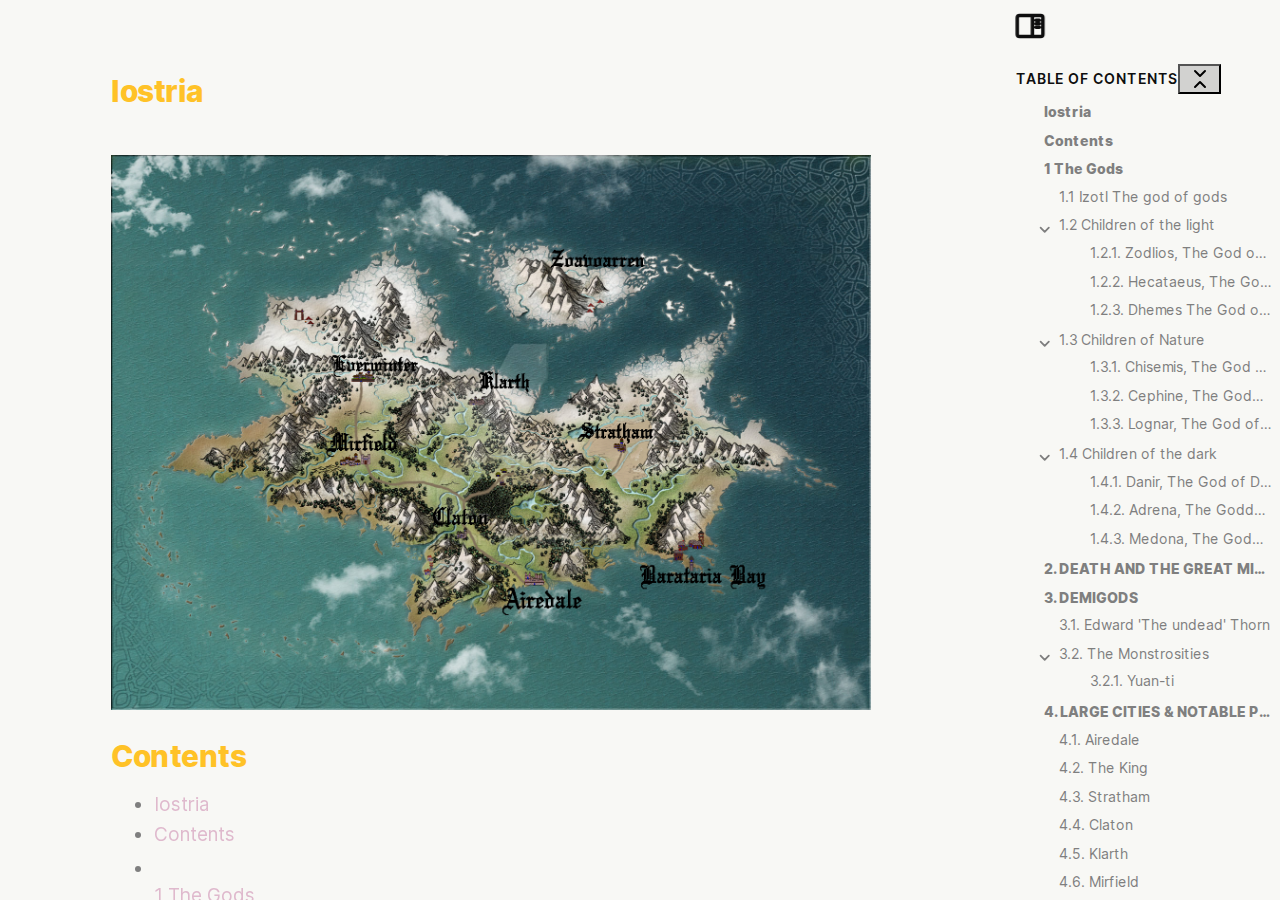
==== html/20-work-n-study/dnd/iostria/index.html @ e1e736df "asd" ====
<!DOCTYPE html> <html><head>
		<title>Iostria</title>
		<base href="..\..\../">
		<meta id="root-path" root-path="..\..\../">
		<meta name="viewport" content="width=device-width, initial-scale=1.0, user-scalable=yes, minimum-scale=1.0, maximum-scale=5.0">
		<meta charset="UTF-8">
		<meta name="description" content="Iostria - Iostria">
		<meta property="og:title" content="Iostria">
		<meta property="og:description" content="Iostria - Iostria">
		<meta property="og:type" content="website">
		<meta property="og:url" content="20-work-n-study/dnd/iostria/index.html">
		<meta property="og:image" content="20-work-n-study\dnd\iostria\dd_kartta_pohja.jpg">
		<meta property="og:site_name" content="Iostria">
		<meta name="author" content="Katacc"><script async="" id="webpage-script" src="lib/scripts/webpage.js" onload="this.onload=null;this.setAttribute(&quot;loaded&quot;, &quot;true&quot;)"></script><link rel="icon" href="lib/media/favicon.png"><style>body{--line-width:40em;--line-width-adaptive:40em;--file-line-width:40em;--sidebar-width:min(20em, 80vw);--collapse-arrow-size:11px;--tree-horizontal-spacing:0.6em;--tree-vertical-spacing:0.6em;--sidebar-margin:12px}.sidebar{height:100%;min-width:calc(var(--sidebar-width) + var(--divider-width-hover));max-width:calc(var(--sidebar-width) + var(--divider-width-hover));font-size:14px;z-index:10;position:relative;overflow:hidden;transition:min-width ease-in-out,max-width ease-in-out;transition-duration:.2s;contain:size}.sidebar-left{left:0}.sidebar-right{right:0}.sidebar.is-collapsed{min-width:0;max-width:0}body.floating-sidebars .sidebar{position:absolute}.sidebar-content{height:100%;min-width:calc(var(--sidebar-width) - var(--divider-width-hover));top:0;padding:var(--sidebar-margin);padding-top:4em;line-height:var(--line-height-tight);background-color:var(--background-secondary);transition:background-color,border-right,border-left,box-shadow;transition-duration:var(--color-fade-speed);transition-timing-function:ease-in-out;position:absolute;display:flex;flex-direction:column}.sidebar:not(.is-collapsed) .sidebar-content{min-width:calc(max(100%,var(--sidebar-width)) - 3px);max-width:calc(max(100%,var(--sidebar-width)) - 3px)}.sidebar-left .sidebar-content{left:0;border-top-right-radius:var(--radius-l);border-bottom-right-radius:var(--radius-l)}.sidebar-right .sidebar-content{right:0;border-top-left-radius:var(--radius-l);border-bottom-left-radius:var(--radius-l)}.sidebar:has(.sidebar-content:empty):has(.topbar-content:empty){display:none}.sidebar-topbar{height:2em;width:var(--sidebar-width);top:var(--sidebar-margin);padding-inline:var(--sidebar-margin);z-index:1;position:fixed;display:flex;align-items:center;transition:width ease-in-out;transition-duration:inherit}.sidebar.is-collapsed .sidebar-topbar{width:calc(2.3em + var(--sidebar-margin) * 2)}.sidebar .sidebar-topbar.is-collapsed{width:0}.sidebar-left .sidebar-topbar{left:0}.sidebar-right .sidebar-topbar{right:0}.topbar-content{overflow:hidden;overflow:clip;width:100%;height:100%;display:flex;align-items:center;transition:inherit}.sidebar.is-collapsed .topbar-content{width:0;transition:inherit}.clickable-icon.sidebar-collapse-icon{background-color:transparent;color:var(--icon-color-focused);padding:0!important;margin:0!important;height:100%!important;width:2.3em!important;margin-inline:0.14em!important;position:absolute}.sidebar-left .clickable-icon.sidebar-collapse-icon{transform:rotateY(180deg);right:var(--sidebar-margin)}.sidebar-right .clickable-icon.sidebar-collapse-icon{transform:rotateY(180deg);left:var(--sidebar-margin)}.clickable-icon.sidebar-collapse-icon svg.svg-icon{width:100%;height:100%}.sidebar-section-header{margin:0 0 1em 0;text-transform:uppercase;letter-spacing:.06em;font-weight:600}body{transition:background-color var(--color-fade-speed) ease-in-out}.webpage-container{display:flex;flex-direction:row;height:100%;width:100%;align-items:stretch;justify-content:center}.document-container{opacity:1;flex-basis:100%;max-width:100%;width:100%;height:100%;display:flex;flex-direction:column;align-items:center;transition:opacity .2s ease-in-out;contain:inline-size}.hide{opacity:0;transition:opacity .2s ease-in-out}.document-container>.markdown-preview-view{margin:var(--sidebar-margin);margin-bottom:0;width:100%;width:-webkit-fill-available;width:-moz-available;width:fill-available;background-color:var(--background-primary);transition:background-color var(--color-fade-speed) ease-in-out;border-top-right-radius:var(--window-radius,var(--radius-m));border-top-left-radius:var(--window-radius,var(--radius-m));overflow-x:hidden!important;overflow-y:auto!important;display:flex!important;flex-direction:column!important;align-items:center!important;contain:inline-size}.document-container>.markdown-preview-view>.markdown-preview-sizer{padding-bottom:80vh!important;width:100%!important;max-width:var(--line-width)!important;flex-basis:var(--line-width)!important;transition:background-color var(--color-fade-speed) ease-in-out;contain:inline-size}.markdown-rendered img:not([width]),.view-content img:not([width]){max-width:100%;outline:0}.document-container>.view-content.embed{display:flex;padding:1em;height:100%;width:100%;align-items:center;justify-content:center}.document-container>.view-content.embed>*{max-width:100%;max-height:100%;object-fit:contain}:has(> :is(.math,table)){overflow-x:auto!important}.document-container>.view-content{overflow-x:auto;contain:content;padding:0;margin:0;height:100%}.scroll-highlight{position:absolute;width:100%;height:100%;pointer-events:none;z-index:1000;background-color:hsla(var(--color-accent-hsl),.25);opacity:0;padding:1em;inset:50%;translate:-50% -50%;border-radius:var(--radius-s)}</style><script defer="">async function loadIncludes(){if("file:"!=location.protocol){let e=document.querySelectorAll("include");for(let t=0;t<e.length;t++){let o=e[t],l=o.getAttribute("src");try{const e=await fetch(l);if(!e.ok){console.log("Could not include file: "+l),o?.remove();continue}let t=await e.text(),n=document.createRange().createContextualFragment(t),i=Array.from(n.children);for(let e of i)e.classList.add("hide"),e.style.transition="opacity 0.5s ease-in-out",setTimeout((()=>{e.classList.remove("hide")}),10);o.before(n),o.remove(),console.log("Included file: "+l)}catch(e){o?.remove(),console.log("Could not include file: "+l,e);continue}}}else{if(document.querySelectorAll("include").length>0){var e=document.createElement("div");e.id="error",e.textContent="Web server exports must be hosted on an http / web server to be viewed correctly.",e.style.position="fixed",e.style.top="50%",e.style.left="50%",e.style.transform="translate(-50%, -50%)",e.style.fontSize="1.5em",e.style.fontWeight="bold",e.style.textAlign="center",document.body.appendChild(e),document.querySelector(".document-container")?.classList.remove("hide")}}}document.addEventListener("DOMContentLoaded",(()=>{loadIncludes()}));let isFileProtocol="file:"==location.protocol;function waitLoadScripts(e,t){let o=e.map((e=>document.getElementById(e+"-script"))),l=0;!function e(){let n=o[l];l++,n&&"true"!=n.getAttribute("loaded")||l<o.length&&e(),l<o.length?n.addEventListener("load",e):t()}()}</script><link rel="stylesheet" href="lib/styles/obsidian.css"><link rel="stylesheet" href="lib/styles/theme.css"><link rel="preload" href="lib/styles/global-variable-styles.css" as="style" onload="this.onload=null;this.rel='stylesheet'"><noscript><link rel="stylesheet" href="lib/styles/global-variable-styles.css"></noscript><link rel="preload" href="lib/styles/supported-plugins.css" as="style" onload="this.onload=null;this.rel='stylesheet'"><noscript><link rel="stylesheet" href="lib/styles/supported-plugins.css"></noscript><link rel="preload" href="lib/styles/main-styles.css" as="style" onload="this.onload=null;this.rel='stylesheet'"><noscript><link rel="stylesheet" href="lib/styles/main-styles.css"></noscript><link rel="preload" href="lib/styles/snippets.css" as="style" onload="this.onload=null;this.rel='stylesheet'"><noscript><link rel="stylesheet" href="lib/styles/snippets.css"></noscript></head><body class="publish css-settings-manager theme-dark show-inline-title show-ribbon color-scheme-options-honey-milk-topaz background-settings-workplace-theme-light-leaf background-settings-workplace-theme-dark-in-the-sky background-image-settings-markdown-page-random-default notebook-liked-markdown-page-grid-notebook-1 panel-page-bg-theme-dark-sea layout-style-options-default font-family-change-to-default bt-default-unordered-list default-ol-list-marker list-vertical-line-one bt-connected-indent-hover unmuted-collapsed-folder remove-file-icons folder-icons remove-arrow bt-toggle-colorful-folder folder-colorful-six table-width-100 tag-default style-options-for-admonition-plugin rainbow-checklist style-options-for-buttons-plugin dataview-list-style-pacman quiet-outline-optimize code-theme-bt-default whole-code-wrap"><script defer="">let theme=localStorage.getItem("theme")||(window.matchMedia("(prefers-color-scheme: dark)").matches?"dark":"light");"dark"==theme?(document.body.classList.add("theme-dark"),document.body.classList.remove("theme-light")):(document.body.classList.add("theme-light"),document.body.classList.remove("theme-dark")),window.innerWidth<480?document.body.classList.add("is-phone"):window.innerWidth<768?document.body.classList.add("is-tablet"):window.innerWidth<1024?document.body.classList.add("is-small-screen"):document.body.classList.add("is-large-screen")</script><div class="webpage-container workspace"><div class="sidebar-left sidebar"><div class="sidebar-handle"></div><div class="sidebar-topbar"><div class="topbar-content"></div><div class="clickable-icon sidebar-collapse-icon"><svg xmlns="http://www.w3.org/2000/svg" width="100%" height="100%" viewBox="0 0 24 24" fill="none" stroke="currentColor" stroke-width="3" stroke-linecap="round" stroke-linejoin="round" class="svg-icon"><path d="M21 3H3C1.89543 3 1 3.89543 1 5V19C1 20.1046 1.89543 21 3 21H21C22.1046 21 23 20.1046 23 19V5C23 3.89543 22.1046 3 21 3Z"></path><path d="M10 4V20"></path><path d="M4 7H7"></path><path d="M4 10H7"></path><path d="M4 13H7"></path></svg></div></div><div class="sidebar-content"></div><script defer="">let ls = document.querySelector(".sidebar-left"); ls.classList.add("is-collapsed"); if (window.innerWidth > 768) ls.classList.remove("is-collapsed"); ls.style.setProperty("--sidebar-width", localStorage.getItem("sidebar-left-width"));</script></div><div class="document-container markdown-reading-view hide"><div class="markdown-preview-view markdown-rendered allow-fold-headings allow-fold-lists is-readable-line-width"><style id="MJX-CHTML-styles"></style><div class="markdown-preview-sizer markdown-preview-section"><h1 class="page-title heading inline-title el-p" id="Iostria" data-tag-name="p"><p dir="auto">Iostria</p></h1><div data-heading="Iostria" data-tag-name="h1" class="el-h1 heading-wrapper"><div class="heading-children"><div data-is-embed="true" data-embed-type="image" class="el-embed-image el-p" data-tag-name="p"><span style="display: block; margin-block-start: var(--p-spacing); margin-block-end: var(--p-spacing);"><div alt="kartta" src="20-work-n-study/dnd/iostria/dd_kartta_pohja.jpg" class="internal-embed media-embed image-embed is-loaded"><img alt="kartta" src="20-work-n-study/dnd/iostria/dd_kartta_pohja.jpg"></div></span></div></div></div><div data-heading="Contents" data-tag-name="h1" class="el-h1 heading-wrapper"><h1 data-heading="Contents" dir="auto" class="heading" id="Contents">Contents</h1><div class="heading-children"><div data-tag-name="p" class="el-p"><p dir="auto" style="display: none;">[TOC]</p><div class="dynamic-toc el-ul" data-tag-name="ul"><ul>
<li dir="auto"><a data-href="#Iostria" href="#Iostria" class="internal-link" target="_self" rel="noopener">Iostria</a></li>
<li dir="auto"><a data-href="#Contents" href="#Contents" class="internal-link" target="_self" rel="noopener">Contents</a></li>
<li dir="auto"><div class="list-collapse-indicator collapse-indicator collapse-icon"><svg xmlns="http://www.w3.org/2000/svg" width="24" height="24" viewBox="0 0 24 24" fill="none" stroke="currentColor" stroke-width="2" stroke-linecap="round" stroke-linejoin="round" class="svg-icon right-triangle"><path d="M3 8L12 17L21 8"></path></svg></div><a data-href="#1 The Gods" href="#1_The_Gods" class="internal-link" target="_self" rel="noopener">1 The Gods</a>
<ul>
<li dir="auto"><a data-href="#1.1 Izotl The god of gods" href="#1.1_Izotl_The_god_of_gods" class="internal-link" target="_self" rel="noopener">1.1 Izotl The god of gods</a></li>
<li dir="auto"><div class="list-collapse-indicator collapse-indicator collapse-icon"><svg xmlns="http://www.w3.org/2000/svg" width="24" height="24" viewBox="0 0 24 24" fill="none" stroke="currentColor" stroke-width="2" stroke-linecap="round" stroke-linejoin="round" class="svg-icon right-triangle"><path d="M3 8L12 17L21 8"></path></svg></div><a data-href="#1.2 Children of the light" href="#1.2_Children_of_the_light" class="internal-link" target="_self" rel="noopener">1.2 Children of the light</a>
<ul>
<li dir="auto"><a data-href="#1.2.1. Zodlios, The God of Justice" href="#1.2.1._Zodlios,_The_God_of_Justice" class="internal-link" target="_self" rel="noopener">1.2.1. Zodlios, The God of Justice</a></li>
<li dir="auto"><a data-href="#1.2.2. Hecataeus, The God of wisdom" href="#1.2.2._Hecataeus,_The_God_of_wisdom" class="internal-link" target="_self" rel="noopener">1.2.2. Hecataeus, The God of wisdom</a></li>
<li dir="auto"><a data-href="#1.2.3. Dhemes The God of madness" href="#1.2.3._Dhemes_The_God_of_madness" class="internal-link" target="_self" rel="noopener">1.2.3. Dhemes The God of madness</a></li>
</ul>
</li>
<li dir="auto"><div class="list-collapse-indicator collapse-indicator collapse-icon"><svg xmlns="http://www.w3.org/2000/svg" width="24" height="24" viewBox="0 0 24 24" fill="none" stroke="currentColor" stroke-width="2" stroke-linecap="round" stroke-linejoin="round" class="svg-icon right-triangle"><path d="M3 8L12 17L21 8"></path></svg></div><a data-href="#1.3 Children of Nature" href="#1.3_Children_of_Nature" class="internal-link" target="_self" rel="noopener">1.3 Children of Nature</a>
<ul>
<li dir="auto"><a data-href="#1.3.1. Chisemis, The God of the earth (rocks, ground etc)" href="#1.3.1._Chisemis,_The_God_of_the_earth_(rocks,_ground_etc)" class="internal-link" target="_self" rel="noopener">1.3.1. Chisemis, The God of the earth (rocks, ground etc)</a></li>
<li dir="auto"><a data-href="#1.3.2. Cephine, The Goddess of the Wilderness (forests, swamps etc)" href="#1.3.2._Cephine,_The_Goddess_of_the_Wilderness_(forests,_swamps_etc)" class="internal-link" target="_self" rel="noopener">1.3.2. Cephine, The Goddess of the Wilderness (forests, swamps etc)</a></li>
<li dir="auto"><a data-href="#1.3.3. Lognar, The God of water and the seas" href="#1.3.3._Lognar,_The_God_of_water_and_the_seas" class="internal-link" target="_self" rel="noopener">1.3.3. Lognar, The God of water and the seas</a></li>
</ul>
</li>
<li dir="auto"><div class="list-collapse-indicator collapse-indicator collapse-icon"><svg xmlns="http://www.w3.org/2000/svg" width="24" height="24" viewBox="0 0 24 24" fill="none" stroke="currentColor" stroke-width="2" stroke-linecap="round" stroke-linejoin="round" class="svg-icon right-triangle"><path d="M3 8L12 17L21 8"></path></svg></div><a data-href="#1.4 Children of the dark" href="#1.4_Children_of_the_dark" class="internal-link" target="_self" rel="noopener">1.4 Children of the dark</a>
<ul>
<li dir="auto"><a data-href="#1.4.1. Danir, The God of Desire" href="#1.4.1._Danir,_The_God_of_Desire" class="internal-link" target="_self" rel="noopener">1.4.1. Danir, The God of Desire</a></li>
<li dir="auto"><a data-href="#1.4.2. Adrena, The Goddess of Kindness" href="#1.4.2._Adrena,_The_Goddess_of_Kindness" class="internal-link" target="_self" rel="noopener">1.4.2. Adrena, The Goddess of Kindness</a></li>
<li dir="auto"><a data-href="#1.4.3. Medona, The Goddess of Joy" href="#1.4.3._Medona,_The_Goddess_of_Joy" class="internal-link" target="_self" rel="noopener">1.4.3. Medona, The Goddess of Joy</a></li>
</ul>
</li>
</ul>
</li>
<li dir="auto"><a data-href="#2. DEATH AND THE GREAT MIST" href="#2._DEATH_AND_THE_GREAT_MIST" class="internal-link" target="_self" rel="noopener">2. DEATH AND THE GREAT MIST</a></li>
<li dir="auto"><div class="list-collapse-indicator collapse-indicator collapse-icon"><svg xmlns="http://www.w3.org/2000/svg" width="24" height="24" viewBox="0 0 24 24" fill="none" stroke="currentColor" stroke-width="2" stroke-linecap="round" stroke-linejoin="round" class="svg-icon right-triangle"><path d="M3 8L12 17L21 8"></path></svg></div><a data-href="#3. DEMIGODS" href="#3._DEMIGODS" class="internal-link" target="_self" rel="noopener">3. DEMIGODS</a>
<ul>
<li dir="auto"><a data-href="#3.1. Edward 'The undead' Thorn" href="#3.1._Edward_'The_undead'_Thorn" class="internal-link" target="_self" rel="noopener">3.1. Edward 'The undead' Thorn</a></li>
<li dir="auto"><div class="list-collapse-indicator collapse-indicator collapse-icon"><svg xmlns="http://www.w3.org/2000/svg" width="24" height="24" viewBox="0 0 24 24" fill="none" stroke="currentColor" stroke-width="2" stroke-linecap="round" stroke-linejoin="round" class="svg-icon right-triangle"><path d="M3 8L12 17L21 8"></path></svg></div><a data-href="#3.2. The Monstrosities" href="#3.2._The_Monstrosities" class="internal-link" target="_self" rel="noopener">3.2. The Monstrosities</a>
<ul>
<li dir="auto"><a data-href="#3.2.1. Yuan-ti" href="#3.2.1._Yuan-ti" class="internal-link" target="_self" rel="noopener">3.2.1. Yuan-ti</a></li>
</ul>
</li>
</ul>
</li>
<li dir="auto"><div class="list-collapse-indicator collapse-indicator collapse-icon"><svg xmlns="http://www.w3.org/2000/svg" width="24" height="24" viewBox="0 0 24 24" fill="none" stroke="currentColor" stroke-width="2" stroke-linecap="round" stroke-linejoin="round" class="svg-icon right-triangle"><path d="M3 8L12 17L21 8"></path></svg></div><a data-href="#4. LARGE CITIES &amp; NOTABLE PLACES" href="#4._LARGE_CITIES_&amp;_NOTABLE_PLACES" class="internal-link" target="_self" rel="noopener">4. LARGE CITIES &amp; NOTABLE PLACES</a>
<ul>
<li dir="auto"><a data-href="#4.1. Airedale" href="#4.1._Airedale" class="internal-link" target="_self" rel="noopener">4.1. Airedale</a></li>
<li dir="auto"><a data-href="#4.2. The King" href="#4.2._The_King" class="internal-link" target="_self" rel="noopener">4.2. The King</a></li>
<li dir="auto"><a data-href="#4.3. Stratham" href="#4.3._Stratham" class="internal-link" target="_self" rel="noopener">4.3. Stratham</a></li>
<li dir="auto"><a data-href="#4.4. Claton" href="#4.4._Claton" class="internal-link" target="_self" rel="noopener">4.4. Claton</a></li>
<li dir="auto"><a data-href="#4.5. Klarth" href="#4.5._Klarth" class="internal-link" target="_self" rel="noopener">4.5. Klarth</a></li>
<li dir="auto"><a data-href="#4.6. Mirfield" href="#4.6._Mirfield" class="internal-link" target="_self" rel="noopener">4.6. Mirfield</a></li>
<li dir="auto"><a data-href="#4.7. Everwinter" href="#4.7._Everwinter" class="internal-link" target="_self" rel="noopener">4.7. Everwinter</a></li>
<li dir="auto"><a data-href="#4.8. Zoavoarren" href="#4.8._Zoavoarren" class="internal-link" target="_self" rel="noopener">4.8. Zoavoarren</a></li>
<li dir="auto"><a data-href="#4.9. The traveler’s path" href="#4.9._The_traveler’s_path" class="internal-link" target="_self" rel="noopener">4.9. The traveler’s path</a></li>
<li dir="auto"><a data-href="#4.10. The phantasmal forest" href="#4.10._The_phantasmal_forest" class="internal-link" target="_self" rel="noopener">4.10. The phantasmal forest</a></li>
<li dir="auto"><a data-href="#4.11. The simmering swamp" href="#4.11._The_simmering_swamp" class="internal-link" target="_self" rel="noopener">4.11. The simmering swamp</a></li>
<li dir="auto"><a data-href="#4.12. The lost desert" href="#4.12._The_lost_desert" class="internal-link" target="_self" rel="noopener">4.12. The lost desert</a></li>
<li dir="auto"><a data-href="#4.13. The tribal valley" href="#4.13._The_tribal_valley" class="internal-link" target="_self" rel="noopener">4.13. The tribal valley</a></li>
<li dir="auto"><a data-href="#4.14. The fishermans bay" href="#4.14._The_fishermans_bay" class="internal-link" target="_self" rel="noopener">4.14. The fishermans bay</a></li>
<li dir="auto"><a data-href="#4.15. Barataria Bay" href="#4.15._Barataria_Bay" class="internal-link" target="_self" rel="noopener">4.15. Barataria Bay</a></li>
</ul>
</li>
<li dir="auto"><div class="list-collapse-indicator collapse-indicator collapse-icon"><svg xmlns="http://www.w3.org/2000/svg" width="24" height="24" viewBox="0 0 24 24" fill="none" stroke="currentColor" stroke-width="2" stroke-linecap="round" stroke-linejoin="round" class="svg-icon right-triangle"><path d="M3 8L12 17L21 8"></path></svg></div><a data-href="#5. Races" href="#5._Races" class="internal-link" target="_self" rel="noopener">5. Races</a>
<ul>
<li dir="auto"><a data-href="#5.1. Human" href="#5.1._Human" class="internal-link" target="_self" rel="noopener">5.1. Human</a></li>
<li dir="auto"><a data-href="#5.2. Hollow one" href="#5.2._Hollow_one" class="internal-link" target="_self" rel="noopener">5.2. Hollow one</a></li>
<li dir="auto"><div class="list-collapse-indicator collapse-indicator collapse-icon"><svg xmlns="http://www.w3.org/2000/svg" width="24" height="24" viewBox="0 0 24 24" fill="none" stroke="currentColor" stroke-width="2" stroke-linecap="round" stroke-linejoin="round" class="svg-icon right-triangle"><path d="M3 8L12 17L21 8"></path></svg></div><a data-href="#5.3. Ashen one" href="#5.3._Ashen_one" class="internal-link" target="_self" rel="noopener">5.3. Ashen one</a>
<ul>
<li dir="auto"><a data-href="#5.3.1. Traits" href="#5.3.1._Traits" class="internal-link" target="_self" rel="noopener">5.3.1. Traits</a></li>
<li dir="auto"><a data-href="#5.3.2. Age" href="#5.3.2._Age" class="internal-link" target="_self" rel="noopener">5.3.2. Age</a></li>
<li dir="auto"><a data-href="#5.3.3. List of abilities available for Ashen ones depending on character class:" href="#5.3.3._List_of_abilities_available_for_Ashen_ones_depending_on_character_class:" class="internal-link" target="_self" rel="noopener">5.3.3. List of abilities available for Ashen ones depending on character class:</a></li>
</ul>
</li>
<li dir="auto"><a data-href="#5.4. Tiefling of Iostria" href="#5.4._Tiefling_of_Iostria" class="internal-link" target="_self" rel="noopener">5.4. Tiefling of Iostria</a></li>
<li dir="auto"><a data-href="#5.5. Dragonborn" href="#5.5._Dragonborn" class="internal-link" target="_self" rel="noopener">5.5. Dragonborn</a></li>
<li dir="auto"><a data-href="#5.6. Warforged" href="#5.6._Warforged" class="internal-link" target="_self" rel="noopener">5.6. Warforged</a></li>
<li dir="auto"><a data-href="#5.7. Dwarf" href="#5.7._Dwarf" class="internal-link" target="_self" rel="noopener">5.7. Dwarf</a></li>
<li dir="auto"><a data-href="#5.8. Elf" href="#5.8._Elf" class="internal-link" target="_self" rel="noopener">5.8. Elf</a></li>
<li dir="auto"><a data-href="#5.9. Firbolg" href="#5.9._Firbolg" class="internal-link" target="_self" rel="noopener">5.9. Firbolg</a></li>
<li dir="auto"><a data-href="#5.10. Gnome" href="#5.10._Gnome" class="internal-link" target="_self" rel="noopener">5.10. Gnome</a></li>
<li dir="auto"><a data-href="#5.11. Goblin" href="#5.11._Goblin" class="internal-link" target="_self" rel="noopener">5.11. Goblin</a></li>
<li dir="auto"><a data-href="#5.12. Half-elf" href="#5.12._Half-elf" class="internal-link" target="_self" rel="noopener">5.12. Half-elf</a></li>
<li dir="auto"><a data-href="#5.13. Half-orc" href="#5.13._Half-orc" class="internal-link" target="_self" rel="noopener">5.13. Half-orc</a></li>
<li dir="auto"><a data-href="#5.14. Halfling" href="#5.14._Halfling" class="internal-link" target="_self" rel="noopener">5.14. Halfling</a></li>
<li dir="auto"><a data-href="#5.15. Kenku" href="#5.15._Kenku" class="internal-link" target="_self" rel="noopener">5.15. Kenku</a></li>
<li dir="auto"><a data-href="#5.16. Tabaxi" href="#5.16._Tabaxi" class="internal-link" target="_self" rel="noopener">5.16. Tabaxi</a></li>
<li dir="auto"><a data-href="#5.17. Tortle" href="#5.17._Tortle" class="internal-link" target="_self" rel="noopener">5.17. Tortle</a></li>
</ul>
</li>
<li dir="auto"><div class="list-collapse-indicator collapse-indicator collapse-icon"><svg xmlns="http://www.w3.org/2000/svg" width="24" height="24" viewBox="0 0 24 24" fill="none" stroke="currentColor" stroke-width="2" stroke-linecap="round" stroke-linejoin="round" class="svg-icon right-triangle"><path d="M3 8L12 17L21 8"></path></svg></div><a data-href="#6. Monsters" href="#6._Monsters" class="internal-link" target="_self" rel="noopener">6. Monsters</a>
<ul>
<li dir="auto"><a data-href="#6.1. Werewolf" href="#6.1._Werewolf" class="internal-link" target="_self" rel="noopener">6.1. Werewolf</a></li>
<li dir="auto"><a data-href="#6.2. Wolf" href="#6.2._Wolf" class="internal-link" target="_self" rel="noopener">6.2. Wolf</a></li>
<li dir="auto"><a data-href="#6.3. Orc" href="#6.3._Orc" class="internal-link" target="_self" rel="noopener">6.3. Orc</a></li>
</ul>
</li>
<li dir="auto"><div class="list-collapse-indicator collapse-indicator collapse-icon"><svg xmlns="http://www.w3.org/2000/svg" width="24" height="24" viewBox="0 0 24 24" fill="none" stroke="currentColor" stroke-width="2" stroke-linecap="round" stroke-linejoin="round" class="svg-icon right-triangle"><path d="M3 8L12 17L21 8"></path></svg></div><a data-href="#7. Mechanics" href="#7._Mechanics" class="internal-link" target="_self" rel="noopener">7. Mechanics</a>
<ul>
<li dir="auto"><a data-href="#7.1. Body decaying" href="#7.1._Body_decaying" class="internal-link" target="_self" rel="noopener">7.1. Body decaying</a></li>
<li dir="auto"><a data-href="#7.2. Drain" href="#7.2._Drain" class="internal-link" target="_self" rel="noopener">7.2. Drain</a></li>
<li dir="auto"><a data-href="#7.3 Marshall clash" href="#7.3_Marshall_clash" class="internal-link" target="_self" rel="noopener">7.3 Marshall clash</a></li>
<li dir="auto"><a data-href="#7.4 Healing potions" href="#7.4_Healing_potions" class="internal-link" target="_self" rel="noopener">7.4 Healing potions</a></li>
</ul>
</li>
<li dir="auto"><div class="list-collapse-indicator collapse-indicator collapse-icon"><svg xmlns="http://www.w3.org/2000/svg" width="24" height="24" viewBox="0 0 24 24" fill="none" stroke="currentColor" stroke-width="2" stroke-linecap="round" stroke-linejoin="round" class="svg-icon right-triangle"><path d="M3 8L12 17L21 8"></path></svg></div><a data-href="#8. Magic Items" href="#8._Magic_Items" class="internal-link" target="_self" rel="noopener">8. Magic Items</a>
<ul>
<li dir="auto"><a data-href="#8.1 Sword of revenance" href="#8.1_Sword_of_revenance" class="internal-link" target="_self" rel="noopener">8.1 Sword of revenance</a></li>
<li dir="auto"><a data-href="#8.2 Longbow of the fallen" href="#8.2_Longbow_of_the_fallen" class="internal-link" target="_self" rel="noopener">8.2 Longbow of the fallen</a></li>
<li dir="auto"><div class="list-collapse-indicator collapse-indicator collapse-icon"><svg xmlns="http://www.w3.org/2000/svg" width="24" height="24" viewBox="0 0 24 24" fill="none" stroke="currentColor" stroke-width="2" stroke-linecap="round" stroke-linejoin="round" class="svg-icon right-triangle"><path d="M3 8L12 17L21 8"></path></svg></div><a data-href="#8.3 Crusader modular maul" href="#8.3_Crusader_modular_maul" class="internal-link" target="_self" rel="noopener">8.3 Crusader modular maul</a>
<ul>
<li dir="auto"><div class="list-collapse-indicator collapse-indicator collapse-icon"><svg xmlns="http://www.w3.org/2000/svg" width="24" height="24" viewBox="0 0 24 24" fill="none" stroke="currentColor" stroke-width="2" stroke-linecap="round" stroke-linejoin="round" class="svg-icon right-triangle"><path d="M3 8L12 17L21 8"></path></svg></div><a data-href="#8.3.1 Maul modules" href="#8.3.1_Maul_modules" class="internal-link" target="_self" rel="noopener">8.3.1 Maul modules</a>
<ul>
<li dir="auto"><a data-href="#8.3.1.1 Heads" href="#8.3.1.1_Heads" class="internal-link" target="_self" rel="noopener">8.3.1.1 Heads</a></li>
<li dir="auto"><a data-href="#8.3.1.2 Engines" href="#8.3.1.2_Engines" class="internal-link" target="_self" rel="noopener">8.3.1.2 Engines</a></li>
</ul>
</li>
</ul>
</li>
</ul>
</li>
<li dir="auto"><div class="list-collapse-indicator collapse-indicator collapse-icon"><svg xmlns="http://www.w3.org/2000/svg" width="24" height="24" viewBox="0 0 24 24" fill="none" stroke="currentColor" stroke-width="2" stroke-linecap="round" stroke-linejoin="round" class="svg-icon right-triangle"><path d="M3 8L12 17L21 8"></path></svg></div><a data-href="#9. Battles and politics" href="#9._Battles_and_politics" class="internal-link" target="_self" rel="noopener">9. Battles and politics</a>
<ul>
<li dir="auto"><a data-href="#9.1 Control of the Traveler's path" href="#9.1_Control_of_the_Traveler's_path" class="internal-link" target="_self" rel="noopener">9.1 Control of the Traveler's path</a></li>
</ul>
</li>
<li dir="auto"><div class="list-collapse-indicator collapse-indicator collapse-icon"><svg xmlns="http://www.w3.org/2000/svg" width="24" height="24" viewBox="0 0 24 24" fill="none" stroke="currentColor" stroke-width="2" stroke-linecap="round" stroke-linejoin="round" class="svg-icon right-triangle"><path d="M3 8L12 17L21 8"></path></svg></div><a data-href="#12. Custom Classes" href="#12._Custom_Classes" class="internal-link" target="_self" rel="noopener">12. Custom Classes</a>
<ul>
<li dir="auto"><div class="list-collapse-indicator collapse-indicator collapse-icon"><svg xmlns="http://www.w3.org/2000/svg" width="24" height="24" viewBox="0 0 24 24" fill="none" stroke="currentColor" stroke-width="2" stroke-linecap="round" stroke-linejoin="round" class="svg-icon right-triangle"><path d="M3 8L12 17L21 8"></path></svg></div><a data-href="#12.1. Elemental Fighter (5e Class)" href="#12.1._Elemental_Fighter_(5e_Class)" class="internal-link" target="_self" rel="noopener">12.1. Elemental Fighter (5e Class)</a>
<ul>
<li dir="auto"><a data-href="#12.1.1. Elemental Fighter" href="#12.1.1._Elemental_Fighter" class="internal-link" target="_self" rel="noopener">12.1.1. Elemental Fighter</a></li>
<li dir="auto"><div class="list-collapse-indicator collapse-indicator collapse-icon"><svg xmlns="http://www.w3.org/2000/svg" width="24" height="24" viewBox="0 0 24 24" fill="none" stroke="currentColor" stroke-width="2" stroke-linecap="round" stroke-linejoin="round" class="svg-icon right-triangle"><path d="M3 8L12 17L21 8"></path></svg></div><a data-href="#12.1.2. Creating an Elemental Fighter" href="#12.1.2._Creating_an_Elemental_Fighter" class="internal-link" target="_self" rel="noopener">12.1.2. Creating an Elemental Fighter</a>
<ul>
<li dir="auto"><a data-href="#12.1.2.1. Quick Build" href="#12.1.2.1._Quick_Build" class="internal-link" target="_self" rel="noopener">12.1.2.1. Quick Build</a></li>
</ul>
</li>
<li dir="auto"><div class="list-collapse-indicator collapse-indicator collapse-icon"><svg xmlns="http://www.w3.org/2000/svg" width="24" height="24" viewBox="0 0 24 24" fill="none" stroke="currentColor" stroke-width="2" stroke-linecap="round" stroke-linejoin="round" class="svg-icon right-triangle"><path d="M3 8L12 17L21 8"></path></svg></div><a data-href="#12.1.3. Class Features" href="#12.1.3._Class_Features" class="internal-link" target="_self" rel="noopener">12.1.3. Class Features</a>
<ul>
<li dir="auto"><a data-href="#12.1.3.1. Hit Points" href="#12.1.3.1._Hit_Points" class="internal-link" target="_self" rel="noopener">12.1.3.1. Hit Points</a></li>
<li dir="auto"><a data-href="#12.1.3.2. Proficiencies" href="#12.1.3.2._Proficiencies" class="internal-link" target="_self" rel="noopener">12.1.3.2. Proficiencies</a></li>
<li dir="auto"><a data-href="#12.1.3.3. Equipment" href="#12.1.3.3._Equipment" class="internal-link" target="_self" rel="noopener">12.1.3.3. Equipment</a></li>
<li dir="auto"><a data-href="#12.1.3.4. Elemental Affinity" href="#12.1.3.4._Elemental_Affinity" class="internal-link" target="_self" rel="noopener">12.1.3.4. Elemental Affinity</a></li>
</ul>
</li>
</ul>
</li>
</ul>
</li>
</ul></div></div></div></div><div data-heading="1 The Gods" data-tag-name="h1" class="el-h1 heading-wrapper"><h1 data-heading="1 The Gods" dir="auto" class="heading" id="1_The_Gods">1 The Gods</h1><div class="heading-children"><div data-tag-name="p" class="el-p"><p dir="auto"><a class="internal-link" data-href="#Contents" href="#Contents" target="_self" rel="noopener">Contents</a></p></div><div data-heading="1.1 Izotl The god of gods" data-tag-name="h2" class="el-h2 heading-wrapper"><h2 data-heading="1.1 Izotl The god of gods" dir="auto" class="heading" id="1.1_Izotl_The_god_of_gods"><div class="heading-collapse-indicator collapse-indicator collapse-icon"><svg xmlns="http://www.w3.org/2000/svg" width="24" height="24" viewBox="0 0 24 24" fill="none" stroke="currentColor" stroke-width="2" stroke-linecap="round" stroke-linejoin="round" class="svg-icon right-triangle"><path d="M3 8L12 17L21 8"></path></svg></div>1.1 Izotl The god of gods</h2><div class="heading-children"><div data-tag-name="p" class="el-p"><p dir="auto">other names: The one above all, The creator<br>
He is the Father of all the other gods.<br>
He ruled Iostria for millennia but has recently dissapeared leaving his seat as the supreme god.<br>
Causing a sort of cold war between the lower gods. These gods are now making alliances and vying for power over each other.</p></div></div></div><div data-heading="1.2 Children of the light" data-tag-name="h2" class="el-h2 heading-wrapper"><h2 data-heading="1.2 Children of the light" dir="auto" class="heading" id="1.2_Children_of_the_light"><div class="heading-collapse-indicator collapse-indicator collapse-icon"><svg xmlns="http://www.w3.org/2000/svg" width="24" height="24" viewBox="0 0 24 24" fill="none" stroke="currentColor" stroke-width="2" stroke-linecap="round" stroke-linejoin="round" class="svg-icon right-triangle"><path d="M3 8L12 17L21 8"></path></svg></div>1.2 Children of the light</h2><div class="heading-children"><div data-tag-name="p" class="el-p"><p dir="auto"><a class="internal-link" data-href="#Contents" href="#Contents" target="_self" rel="noopener">Contents</a></p></div><div data-heading="1.2.1. Zodlios, The God of Justice" data-tag-name="h3" class="el-h3 heading-wrapper"><h3 data-heading="1.2.1. Zodlios, The God of Justice" dir="auto" class="heading" id="1.2.1._Zodlios,_The_God_of_Justice"><div class="heading-collapse-indicator collapse-indicator collapse-icon"><svg xmlns="http://www.w3.org/2000/svg" width="24" height="24" viewBox="0 0 24 24" fill="none" stroke="currentColor" stroke-width="2" stroke-linecap="round" stroke-linejoin="round" class="svg-icon right-triangle"><path d="M3 8L12 17L21 8"></path></svg></div>1.2.1. Zodlios, The God of Justice</h3><div class="heading-children"><div data-tag-name="p" class="el-p"><p dir="auto">Other names: The god of cruelty, The god of strength<br>
Worshipped by the king and is the god of the great kingdom based in Airedale. As such his main temple is also located there.<br>
Holy symbol is the sun held over on the tip of a sword.<br>
He is one of the frontrunners among the gods to attain Izotls old position as a supreme deity.  </p></div><div data-tag-name="p" class="el-p"><p dir="auto">Main codes of conduct;<br>
- The law is absolute.<br>
- You don't get a second chance, once a criminal allways a criminal.<br>
- Be wary of strangers, don't trust people of other faiths.<br>
- Strenght through law &amp; order.<br>
- Creatures with no laws or gods should be treated as subhuman.  </p></div></div></div><div data-heading="1.2.2. Hecataeus, The God of wisdom" data-tag-name="h3" class="el-h3 heading-wrapper"><h3 data-heading="1.2.2. Hecataeus, The God of wisdom" dir="auto" class="heading" id="1.2.2._Hecataeus,_The_God_of_wisdom"><div class="heading-collapse-indicator collapse-indicator collapse-icon"><svg xmlns="http://www.w3.org/2000/svg" width="24" height="24" viewBox="0 0 24 24" fill="none" stroke="currentColor" stroke-width="2" stroke-linecap="round" stroke-linejoin="round" class="svg-icon right-triangle"><path d="M3 8L12 17L21 8"></path></svg></div>1.2.2. Hecataeus, The God of wisdom</h3><div class="heading-children"><div data-tag-name="p" class="el-p"><p dir="auto">Other names: The wise one, The enlightened one<br>
worshipped by most scholars and wizards<br>
Holy symbol is an owl<br>
Most of his worshippers and the main temple of Hecateus are located in Stratham.  </p></div><div data-tag-name="p" class="el-p"><p dir="auto">Main codes of conduct;<br>
- Strive for enlightenment through academics.<br>
- We exist within the boundaries of nature, as such those boundaries should be respected.<br>
- Some things are beyond the understanding of mortals, such things lead a mortal mind to corruption.<br>
- Respect other creatures cultures and their faith.   </p></div></div></div><div data-heading="1.2.3. Dhemes The God of madness" data-tag-name="h3" class="el-h3 heading-wrapper"><h3 data-heading="1.2.3. Dhemes The God of madness" dir="auto" class="heading" id="1.2.3._Dhemes_The_God_of_madness"><div class="heading-collapse-indicator collapse-indicator collapse-icon"><svg xmlns="http://www.w3.org/2000/svg" width="24" height="24" viewBox="0 0 24 24" fill="none" stroke="currentColor" stroke-width="2" stroke-linecap="round" stroke-linejoin="round" class="svg-icon right-triangle"><path d="M3 8L12 17L21 8"></path></svg></div>1.2.3. Dhemes The God of madness</h3><div class="heading-children"><div data-tag-name="p" class="el-p"><p dir="auto">Other names: The mad one, The all knowing one, The father of monsters<br>
Worshipped by those who are obsessed with the acquisition of knowledge to the point of madness and Necromancers<br>
Holy symbol is a celtic kraken<br>
People driven to the brink of their sanity are said to start hearing wispers and voices in their head, this is Dhemes taking advantage of mentally unstable beings to do his bidding.<br>
The exact location of his main temple is not known, but it is said to be located somewhere in the desert surrounding Stratham.  </p></div><div data-tag-name="p" class="el-p"><p dir="auto">Main codes of conduct;<br>
- No such thing as forbidden knowlegde<br>
- Nothing should be treated as an absolute not even death.<br>
- The natural state of the world is chaos, as such strive to create chaos where ever possible.<br>
- Organized civilication is the death of free thinking.  </p></div></div></div></div></div><div data-heading="1.3 Children of Nature" data-tag-name="h2" class="el-h2 heading-wrapper"><h2 data-heading="1.3 Children of Nature" dir="auto" class="heading" id="1.3_Children_of_Nature"><div class="heading-collapse-indicator collapse-indicator collapse-icon"><svg xmlns="http://www.w3.org/2000/svg" width="24" height="24" viewBox="0 0 24 24" fill="none" stroke="currentColor" stroke-width="2" stroke-linecap="round" stroke-linejoin="round" class="svg-icon right-triangle"><path d="M3 8L12 17L21 8"></path></svg></div>1.3 Children of Nature</h2><div class="heading-children"><div data-tag-name="p" class="el-p"><p dir="auto"><a class="internal-link" data-href="#Contents" href="#Contents" target="_self" rel="noopener">Contents</a></p></div><div data-heading="1.3.1. Chisemis, The God of the earth (rocks, ground etc)" data-tag-name="h3" class="el-h3 heading-wrapper"><h3 data-heading="1.3.1. Chisemis, The God of the earth (rocks, ground etc)" dir="auto" class="heading" id="1.3.1._Chisemis,_The_God_of_the_earth_(rocks,_ground_etc)"><div class="heading-collapse-indicator collapse-indicator collapse-icon"><svg xmlns="http://www.w3.org/2000/svg" width="24" height="24" viewBox="0 0 24 24" fill="none" stroke="currentColor" stroke-width="2" stroke-linecap="round" stroke-linejoin="round" class="svg-icon right-triangle"><path d="M3 8L12 17L21 8"></path></svg></div>1.3.1. Chisemis, The God of the earth (rocks, ground etc)</h3><div class="heading-children"><div data-tag-name="p" class="el-p"><p dir="auto">Other names: Father earth<br>
worshipped by the dwarves, rock gnomes and the people of klarth<br>
Holy symbol is a shield with a picture of a mountain.<br>
Main temple is located deep inside a mountain, accesible from Klarth.  </p></div><div data-tag-name="p" class="el-p"><p dir="auto">Main codes of conduct;<br>
-...  </p></div></div></div><div data-heading="1.3.2. Cephine, The Goddess of the Wilderness (forests, swamps etc)" data-tag-name="h3" class="el-h3 heading-wrapper"><h3 data-heading="1.3.2. Cephine, The Goddess of the Wilderness (forests, swamps etc)" dir="auto" class="heading" id="1.3.2._Cephine,_The_Goddess_of_the_Wilderness_(forests,_swamps_etc)"><div class="heading-collapse-indicator collapse-indicator collapse-icon"><svg xmlns="http://www.w3.org/2000/svg" width="24" height="24" viewBox="0 0 24 24" fill="none" stroke="currentColor" stroke-width="2" stroke-linecap="round" stroke-linejoin="round" class="svg-icon right-triangle"><path d="M3 8L12 17L21 8"></path></svg></div>1.3.2. Cephine, The Goddess of the Wilderness (forests, swamps etc)</h3><div class="heading-children"><div data-tag-name="p" class="el-p"><p dir="auto">Other names: Mother nature, Goddess of harvest<br>
worshipped by the wood elves, tree gnomes and the people within The Phantasmal forest and the Simmering swamp.<br>
Holy symbol is a scythe and a stack of hay<br>
Her main temples location is also somewhat a mystery, but it is known that it lies somewhere deep within the Phantasmal forest.  </p></div><div data-tag-name="p" class="el-p"><p dir="auto">Main codes of conduct;<br>
- All things can exist together in harmony  </p></div></div></div><div data-heading="1.3.3. Lognar, The God of water and the seas" data-tag-name="h3" class="el-h3 heading-wrapper"><h3 data-heading="1.3.3. Lognar, The God of water and the seas" dir="auto" class="heading" id="1.3.3._Lognar,_The_God_of_water_and_the_seas"><div class="heading-collapse-indicator collapse-indicator collapse-icon"><svg xmlns="http://www.w3.org/2000/svg" width="24" height="24" viewBox="0 0 24 24" fill="none" stroke="currentColor" stroke-width="2" stroke-linecap="round" stroke-linejoin="round" class="svg-icon right-triangle"><path d="M3 8L12 17L21 8"></path></svg></div>1.3.3. Lognar, The God of water and the seas</h3><div class="heading-children"><div data-tag-name="p" class="el-p"><p dir="auto">Other names: Master of the sea<br>
worshipped by sailors and fishermen.<br>
Holy symbol is a Trident<br>
His main temple is located on an island near the shores of Barataria bay.  </p></div><div data-tag-name="p" class="el-p"><p dir="auto">Main codes of conduct;<br>
-...  </p></div></div></div></div></div><div data-heading="1.4 Children of the dark" data-tag-name="h2" class="el-h2 heading-wrapper"><h2 data-heading="1.4 Children of the dark" dir="auto" class="heading" id="1.4_Children_of_the_dark"><div class="heading-collapse-indicator collapse-indicator collapse-icon"><svg xmlns="http://www.w3.org/2000/svg" width="24" height="24" viewBox="0 0 24 24" fill="none" stroke="currentColor" stroke-width="2" stroke-linecap="round" stroke-linejoin="round" class="svg-icon right-triangle"><path d="M3 8L12 17L21 8"></path></svg></div>1.4 Children of the dark</h2><div class="heading-children"><div data-tag-name="p" class="el-p"><p dir="auto"><a class="internal-link" data-href="#Contents" href="#Contents" target="_self" rel="noopener">Contents</a></p></div><div data-heading="1.4.1. Danir, The God of Desire" data-tag-name="h3" class="el-h3 heading-wrapper"><h3 data-heading="1.4.1. Danir, The God of Desire" dir="auto" class="heading" id="1.4.1._Danir,_The_God_of_Desire"><div class="heading-collapse-indicator collapse-indicator collapse-icon"><svg xmlns="http://www.w3.org/2000/svg" width="24" height="24" viewBox="0 0 24 24" fill="none" stroke="currentColor" stroke-width="2" stroke-linecap="round" stroke-linejoin="round" class="svg-icon right-triangle"><path d="M3 8L12 17L21 8"></path></svg></div>1.4.1. Danir, The God of Desire</h3><div class="heading-children"><div data-tag-name="p" class="el-p"><p dir="auto">Other names:  The god of envy, The god of greed<br>
Mainly worshipped by people that place themselves infront of others, as such most of his followers are Merchants, criminals and others seeking power through wealth.<br>
Holy symbol is a dagger with fancy inlays and jewels<br>
Main temple lies within the city of Mirfield.  </p></div><div data-tag-name="p" class="el-p"><p dir="auto">Main codes of conduct;<br>
- Allways place your own needs above others.<br>
- Gold is power.<br>
- Promises &amp; honor mean nothing if you are dead.<br>
- Don't give people the opportunity to betray you.  </p></div></div></div><div data-heading="1.4.2. Adrena, The Goddess of Kindness" data-tag-name="h3" class="el-h3 heading-wrapper"><h3 data-heading="1.4.2. Adrena, The Goddess of Kindness" dir="auto" class="heading" id="1.4.2._Adrena,_The_Goddess_of_Kindness"><div class="heading-collapse-indicator collapse-indicator collapse-icon"><svg xmlns="http://www.w3.org/2000/svg" width="24" height="24" viewBox="0 0 24 24" fill="none" stroke="currentColor" stroke-width="2" stroke-linecap="round" stroke-linejoin="round" class="svg-icon right-triangle"><path d="M3 8L12 17L21 8"></path></svg></div>1.4.2. Adrena, The Goddess of Kindness</h3><div class="heading-children"><div data-tag-name="p" class="el-p"><p dir="auto">Other names: The goddess of the unwanted, The goddess of charity, The kind one<br>
Worshipped by the poor, the unfortunate and pacifists<br>
Holy symbol is a crescent moon<br>
Main temple is located within the walls of Everwinter  </p></div><div data-tag-name="p" class="el-p"><p dir="auto">Main codes of conduct;<br>
- Never turn your back on someone in need of help<br>
- Everyone deserves a second chance<br>
- Violence is the last option<br>
- Too much of anything is a way to corruption so do not desire what you don’t need<br>
- It is the duty of the strong to protect those weaker then themselves  </p></div></div></div><div data-heading="1.4.3. Medona, The Goddess of Joy" data-tag-name="h3" class="el-h3 heading-wrapper"><h3 data-heading="1.4.3. Medona, The Goddess of Joy" dir="auto" class="heading" id="1.4.3._Medona,_The_Goddess_of_Joy"><div class="heading-collapse-indicator collapse-indicator collapse-icon"><svg xmlns="http://www.w3.org/2000/svg" width="24" height="24" viewBox="0 0 24 24" fill="none" stroke="currentColor" stroke-width="2" stroke-linecap="round" stroke-linejoin="round" class="svg-icon right-triangle"><path d="M3 8L12 17L21 8"></path></svg></div>1.4.3. Medona, The Goddess of Joy</h3><div class="heading-children"><div data-tag-name="p" class="el-p"><p dir="auto">Other names: The goddess of alcohol, goddess of art<br>
Worshipped by most bards, drunks and other performers<br>
Holy symbol is a bottle pouring wine into a chalice<br>
Main temple is located in Mirfield.  </p></div><div data-tag-name="p" class="el-p"><p dir="auto">Main codes of conduct;<br>
- Follow your instincts &amp; do whatever you feel like.<br>
- The show must allways go on.<br>
- Life is better when you are a bit tipsy.  </p></div></div></div></div></div></div></div><div data-heading="2. DEATH AND THE GREAT MIST" data-tag-name="h1" class="el-h1 heading-wrapper"><h1 data-heading="2. DEATH AND THE GREAT MIST" dir="auto" class="heading" id="2._DEATH_AND_THE_GREAT_MIST">2. DEATH AND THE GREAT MIST</h1><div class="heading-children"><div data-tag-name="p" class="el-p"><p dir="auto"><a class="internal-link" data-href="#Contents" href="#Contents" target="_self" rel="noopener">Contents</a></p></div><div data-tag-name="p" class="el-p"><p dir="auto">When a person dies their soul will either be called upon by one of the gods or if none of them accept it, it will wake up and linger in a realm called the Great mist until Death reaps it for himself.</p></div><div data-tag-name="p" class="el-p"><p dir="auto">The great mist is a realm that to the normal soul seems like a vast grey emptiness filled with a thick mist, a sort of purgatory. It is said that the mist is so dense that even the flow of time lost its way, and so it is that time doesn’t flow naturally within the mist, instead it flows randomly in different directions.</p></div><div data-tag-name="p" class="el-p"><p dir="auto">Once a soul is sent there it is destined to wander around aimlessly until it is reaped by Death. There are however other beings that travel the mist for their own reasons, such beings are called “mist walkers” and they are able to interact with these wandering souls. They are usually creatures that have trained their whole life to be able to walk in the mist without getting lost. They are powerful mages and druids.</p></div><div data-tag-name="p" class="el-p"><p dir="auto">Usually mist walkers are wise and careful and manage to return to the realm of the living but sometimes they get lost in the Great mist and become trapped there and once you are lost it is nearly impossible to find a way back. These creatures are forced to travel the mist for eternity's looking for a way out and hiding from Death who also travels in the mist claiming lost souls.</p></div><div data-tag-name="p" class="el-p"><p dir="auto">In Iostria Death is not a god per say but they do possess some god-like powers.<br>
Some call Death a “curse” but some realize that they are a necessity.</p></div><div data-tag-name="p" class="el-p"><p dir="auto">Izotl created Death from the first mortal eons ago. He commanded them to reap the unworthy of their souls until someone strong enough relieved Death of their duties. He made it so that Death is unphased by the passing of time and is not affected by mortal disease, but he is not immortal Death can be killed by means of steel or magic, though only by mortals. Izotl created Death to not be affected by any of the other gods and vice versa Death cannot harm any being of divine origin and they can’t harm him. </p></div><div data-tag-name="p" class="el-p"><p dir="auto">The person to defeat Death in combat will become Death and absorb not only his powers but also the knowledge of all the Deaths that came before. And only by being relieved of their duties can the old Death's soul be released to the great beyond.</p></div><div data-tag-name="p" class="el-p"><p dir="auto">Why someone would want to become Death is for reasons of their own, maybe they seek to free the soul of a loved one or maybe they seek eternal life. </p></div><div data-tag-name="p" class="el-p"><p dir="auto">A person's soul will end up in Death’s realm if it has wandered the great mist for long enough and none of the gods called upon it. Or if it was killed through unnatural ways such as a necromantic ritual which will make the soul invisible to the gods making it impossible for them to see it.</p></div><div data-tag-name="p" class="el-p"><p dir="auto">Once a person is sent to Death’s realm their soul will become apart of the great monstrosity that guards Death and their realm and the only one that can  save a soul that has become one with the monstrosity is Death themselves.</p></div><div data-tag-name="p" class="el-p"><p dir="auto">If a soul is strong enough they might be able to catch Death’s attention before they are consumed by the monstrosity and they  can try to bargain with Death  for their soul, Death can send them back in to the living realm as a hollow one to complete a task for him and upon the completion he can return their soul or grant them power. This is how the great pirate legend Edward 'The undead' Thorn got his status as a sort of demigod.</p></div><div data-tag-name="p" class="el-p"><p dir="auto">The “better” afterlife</p></div><div data-tag-name="p" class="el-p"><p dir="auto">If a person has lived a life that the gods deem worthy, their soul will be called upon after its death to become one with their god's soul. a god's power and their character is defined by the souls they absorb. The more powerful the soul the more impact it has on the gods.</p></div></div></div><div data-heading="3. DEMIGODS" data-tag-name="h1" class="el-h1 heading-wrapper"><h1 data-heading="3. DEMIGODS" dir="auto" class="heading" id="3._DEMIGODS">3. DEMIGODS</h1><div class="heading-children"><div data-tag-name="p" class="el-p"><p dir="auto"><a class="internal-link" data-href="#Contents" href="#Contents" target="_self" rel="noopener">Contents</a></p></div><div data-heading="3.1. Edward 'The undead' Thorn" data-tag-name="h2" class="el-h2 heading-wrapper"><h2 data-heading="3.1. Edward 'The undead' Thorn" dir="auto" class="heading" id="3.1._Edward_'The_undead'_Thorn"><div class="heading-collapse-indicator collapse-indicator collapse-icon"><svg xmlns="http://www.w3.org/2000/svg" width="24" height="24" viewBox="0 0 24 24" fill="none" stroke="currentColor" stroke-width="2" stroke-linecap="round" stroke-linejoin="round" class="svg-icon right-triangle"><path d="M3 8L12 17L21 8"></path></svg></div>3.1. Edward 'The undead' Thorn</h2><div class="heading-children"><div data-tag-name="p" class="el-p"><p dir="auto">Edward was a great pirate lord before he drowned with his ship in a massive storm. He died and was sent to Death’s realm where he was able to strike a deal with death to go back to the living realm and defeat sea monstrosities created by Dhemes. Sherborn was able to complete his mission so in return Death gave him his soul back and he was given immense power making him a “demigod” df<br>
He is worshipped by the pirates of Barataria bay and according to legend he sails the seas even today hunting sea monsters.</p></div></div></div><div data-heading="3.2. The Monstrosities" data-tag-name="h2" class="el-h2 heading-wrapper"><h2 data-heading="3.2. The Monstrosities" dir="auto" class="heading" id="3.2._The_Monstrosities"><div class="heading-collapse-indicator collapse-indicator collapse-icon"><svg xmlns="http://www.w3.org/2000/svg" width="24" height="24" viewBox="0 0 24 24" fill="none" stroke="currentColor" stroke-width="2" stroke-linecap="round" stroke-linejoin="round" class="svg-icon right-triangle"><path d="M3 8L12 17L21 8"></path></svg></div>3.2. The Monstrosities</h2><div class="heading-children"><div data-tag-name="p" class="el-p"><p dir="auto">The monstrosities created by Dhemes are beings of great strength and size, they are unintelligent beings mostly driven by their basic instinct of hunger, they were made by the mad one in some sort of  experiment for unknown reasons.</p></div><div data-tag-name="p" class="el-p"><p dir="auto">It is not known exactly how many of these creatures still exist in Iostria, but every now and then there are stories told in inns across the continent about great beasts wandering the wilderness wreaking havoc on unsuspecting settlements.<br>
Some consider these monstrosities "demigods” because of their raw strength they are worshipped by some orc tribes and barbarians. Killing one of these monstrosities is nearly impossible and is considered a test to becoming a true legend in Iostria.</p></div><div data-heading="3.2.1. Yuan-ti" data-tag-name="h3" class="el-h3 heading-wrapper"><h3 data-heading="3.2.1. Yuan-ti" dir="auto" class="heading" id="3.2.1._Yuan-ti"><div class="heading-collapse-indicator collapse-indicator collapse-icon"><svg xmlns="http://www.w3.org/2000/svg" width="24" height="24" viewBox="0 0 24 24" fill="none" stroke="currentColor" stroke-width="2" stroke-linecap="round" stroke-linejoin="round" class="svg-icon right-triangle"><path d="M3 8L12 17L21 8"></path></svg></div>3.2.1. Yuan-ti</h3><div class="heading-children"><div data-tag-name="p" class="el-p"><p dir="auto">Yuan-ti is a gigantic serpent that's said to live somewhere deep within the phantasmal forest.  It used to wander around devouring entire villages until it took residence in a cave that has now became its lair, some tribes within the phantasmal forest started worshipping the serpent as a god of primal nature unknowing of its true origins.</p></div><div data-tag-name="p" class="el-p"><p dir="auto">These tribes bring sacrifices to the serpent's lair to keep his hunger in check, so that it doesn’t start rampaging once more. These tribes have been worshipping the serpent for many millenium and they have been affected by its powers. Modern tribesmen have been physically deformed by Yuan-ti’s power. They are  somewhere in between human and serpent, they have also lost most of their humanity, mostly acting on their animalistic instincts. They still live in tribes where most of them hunt food and bring it to Yuan-ti’s lair.</p></div><div data-tag-name="p" class="el-p"><p dir="auto"> It is very rare to see one of these tribes' people but they have sometimes been seen on the edges of the phantasmal forest. They are very aggressive towards other creatures and will try to kill and bring back anything living they find.<br>
Tribesman: <a rel="noopener" class="external-link" href="https://www.dndbeyond.com/monsters/17122-yuan-ti-malison" target="_blank">https://www.dndbeyond.com/monsters/17122-yuan-ti-malison</a></p></div></div></div></div></div></div></div><div data-heading="4. LARGE CITIES &amp; NOTABLE PLACES" data-tag-name="h1" class="el-h1 heading-wrapper"><h1 data-heading="4. LARGE CITIES &amp; NOTABLE PLACES" dir="auto" class="heading" id="4._LARGE_CITIES_&amp;_NOTABLE_PLACES">4. LARGE CITIES &amp; NOTABLE PLACES</h1><div class="heading-children"><div data-tag-name="p" class="el-p"><p dir="auto"><a class="internal-link" data-href="#Contents" href="#Contents" target="_self" rel="noopener">Contents</a></p></div><div data-heading="4.1. Airedale" data-tag-name="h2" class="el-h2 heading-wrapper"><h2 data-heading="4.1. Airedale" dir="auto" class="heading" id="4.1._Airedale"><div class="heading-collapse-indicator collapse-indicator collapse-icon"><svg xmlns="http://www.w3.org/2000/svg" width="24" height="24" viewBox="0 0 24 24" fill="none" stroke="currentColor" stroke-width="2" stroke-linecap="round" stroke-linejoin="round" class="svg-icon right-triangle"><path d="M3 8L12 17L21 8"></path></svg></div>4.1. Airedale</h2><div class="heading-children"><div data-tag-name="p" class="el-p"><p dir="auto"><a class="internal-link" data-href="#Contents" href="#Contents" target="_self" rel="noopener">Contents</a></p></div><div data-tag-name="p" class="el-p"><p dir="auto">Is the largest city in Iostria and is the capital of the Kingdom of Oceiros its population is roughly:  30 000, 70% human, around 10% dwarf, 5% elf, 5% halfling and 10% mixed of all the other races. </p></div><div data-tag-name="p" class="el-p"><p dir="auto">Airedale consist of five official districts:<br>
8The inner castle where the extremely wealthy and the important live with the King and the ones near him. The central garrison is also inside the inner castle</p></div><div data-tag-name="p" class="el-p"><p dir="auto">The upper class district (name pending) where the wealthy merchants and other successful business owners live.</p></div><div data-tag-name="p" class="el-p"><p dir="auto">The market district  (name pending) consists of huge market squares, large shop houses and many high quality inns.</p></div><div data-tag-name="p" class="el-p"><p dir="auto">The docks are a massive part of Airedales economy so there are many garrisons filled with guards there. The dock itself is also very large, fitting dozens of massive ships filled with goods. Many nice inns and brothels also exist within the dock district mostly filled with travellers and newcomers and from the other continents.</p></div><div data-tag-name="p" class="el-p"><p dir="auto">The middle class district (name pending) Is mostly full of large buildings with housing for the working class citizens, and some cheap low level taverns and inns.</p></div><div data-tag-name="p" class="el-p"><p dir="auto">The slums exist outside the city walls consisting of many large campsites that move around because settlements outside the city walls are illegal. The people within are largely beggars, workers too poor to afford housing inside the walls or criminals. For obvious reasons the slums are a very dangerous area with little to none city guard presence, so a large part of the city's crime is based here. Once a campsite gets large enough the city guards will come and tear it down trying to get rid of the people that live there, but overtime the people of the slums have learned to keep the campsite moving in the city's surroundings to avoid getting caught.</p></div><div data-tag-name="p" class="el-p"><p dir="auto">The city’s main entrances are either through the docks or the main gate. Both of these ways are always full of travellers and merchants trying to either leave or enter. Both of the official entrances  have heavy guard presence and security checkpoints. There are however other riskier ways into the city through the smugglers that live in the slums outside of the city.</p></div><div data-tag-name="p" class="el-p"><p dir="auto">Airedales economy is based mostly on its large dock district and the exports and imports to and from the other continents. There are also heavy taxes on all sorts of businesses within the city.</p></div><div data-tag-name="p" class="el-p"><p dir="auto">Airedales and the whole kingdom's official religion is to the light pantheon of gods and mostly to Zodlios. Other religions aren’t banned in the kingdom but they are often frowned upon and vandalism of churches and other places of worship to the other gods is not uncommon, also there have been rumours that famous supporters of the dark pantheon have been disappearing without trace. Despite this many underground communities of worship to the other gods exist within Airedale and the whole kingdom.</p></div></div></div><div data-heading="4.2. The King" data-tag-name="h2" class="el-h2 heading-wrapper"><h2 data-heading="4.2. The King" dir="auto" class="heading" id="4.2._The_King"><div class="heading-collapse-indicator collapse-indicator collapse-icon"><svg xmlns="http://www.w3.org/2000/svg" width="24" height="24" viewBox="0 0 24 24" fill="none" stroke="currentColor" stroke-width="2" stroke-linecap="round" stroke-linejoin="round" class="svg-icon right-triangle"><path d="M3 8L12 17L21 8"></path></svg></div>4.2. The King</h2><div class="heading-children"><div data-tag-name="p" class="el-p"><p dir="auto"><a class="internal-link" data-href="#Contents" href="#Contents" target="_self" rel="noopener">Contents</a></p></div><div data-tag-name="p" class="el-p"><p dir="auto">The kingdom was ruled by the old King Artorias V, who was a wise and mostly peaceful ruler. The royal family consisted of King Artorias, Queen Priscilla and their son Prince Artorias VI. When the prince was only four years old the Queen became severely ill and after six months of struggle died of her illness. After a while the King got remarried to Queen Sylvia, and had a second son Prince Oceiros. Things were mostly good and the two Princes grew up together. Prince Artorias grew up a fierce warrior who had the respect of the people and of his father the king. Prince Oceiros grew up living in the shadow of his older half-brother and slowly got tired of his brother always getting all the attention and he started to despise him. People called Artorias the future king and this only helped fuel Oceiros’s  secret hatred for him. The Queen also secretly hated Prince Artorias as he was first in line for the throne but she wanted her son to take the throne instead. </p></div><div data-tag-name="p" class="el-p"><p dir="auto">Once Prince Artorias was around 21 years of age and Oceiros was around 16, The king along with Prince Artorias went on a business trip to Stratham. Seeing the opportunity arise the Queen and the younger Prince decided to act. They hired a group of mercenaries to ambush the King's escort near the entrance of the Phantasmal forest. The mercenaries killed everyone but Prince Artorias who was left alive. When the Prince returned to Airedale to tell the news about the King’s death, he found that the Queen and Prince Oceiros both accused him of murdering his father the King. After the news of the Kings death were out, the Queen temperarily gained control of the throne, and used the power to have Prince Artorias publicly accused and shamed for the murder of the King. After this Prince Artorias was exiled for life and Prince Oceiros was declared the new King.</p></div><div data-tag-name="p" class="el-p"><p dir="auto">Currently King Oceiros has ruled the kingdom for around a year with his mother Sylvia working as his right hand. They have already started making plans to increase the kingdom's influence all over the continent. Unless they are stopped the continent could be consumed by war.</p></div><div data-tag-name="p" class="el-p"><p dir="auto">After Prince Artorias and the men few loyal to him were exiled they have set up a camp near Mirfield and are gathering loyal soldiers to try and overthrow his half-brother. And reclaim his seat as the rightful ruler of the Kingdom. Currently Artorias’s camp is around 500 warriors strong. </p></div></div></div><div data-heading="4.3. Stratham" data-tag-name="h2" class="el-h2 heading-wrapper"><h2 data-heading="4.3. Stratham" dir="auto" class="heading" id="4.3._Stratham"><div class="heading-collapse-indicator collapse-indicator collapse-icon"><svg xmlns="http://www.w3.org/2000/svg" width="24" height="24" viewBox="0 0 24 24" fill="none" stroke="currentColor" stroke-width="2" stroke-linecap="round" stroke-linejoin="round" class="svg-icon right-triangle"><path d="M3 8L12 17L21 8"></path></svg></div>4.3. Stratham</h2><div class="heading-children"><div data-tag-name="p" class="el-p"><p dir="auto"><a class="internal-link" data-href="#Contents" href="#Contents" target="_self" rel="noopener">Contents</a></p></div><div data-tag-name="p" class="el-p"><p dir="auto">Population:<br>
9 000</p></div><div data-tag-name="p" class="el-p"><p dir="auto">Stratham resides in the middle of The lost desert. The city’s population consists mostly of Mages and Sorcerers, but there are some scientists and nobles that live there. Stratham does not have one common god. Everybody believes in what they try to achieve from Magic. Many scientists choose not to believe in any god. Some of them even try to prove that gods don't exist.</p></div><div data-tag-name="p" class="el-p"><p dir="auto">Stratham is led by Arch Mages of Iostria. And their base of operations is Stratham Magic Academy, where Mages, Sorcerers and Scholars study their own arts.</p></div><div data-tag-name="p" class="el-p"><p dir="auto">The city has its own Guard, consisting of mages and sorcerers, which is the reason there are hardly any criminals. </p></div><div data-tag-name="p" class="el-p"><p dir="auto">Stratham does not seize “wrong believers”. There are lots of other scientists that try to bend the laws of physics.</p></div><div data-tag-name="p" class="el-p"><p dir="auto">There are lots of shops and inns in Stratham and you can find every basic equipment. There are some special magic shops and identifiers where you can shop and explore large vast amounts of different magical items and spells.</p></div><div data-tag-name="p" class="el-p"><p dir="auto">Stratham Magic Academy is a large stone castle on the outskirts of the city, with 4 different buildings for magic wielders, all connected to the big main hall where the leaders reside.</p></div><div data-tag-name="p" class="el-p"><p dir="auto">Main Hall<br>
Consist of big catering area, Main hall, Arch mage hall, Big library<br>
Buildings for mages, sorcerers and scholars<br>
Each of them consists of Main hall, Library optimised for their corresponding arts, Lots of classrooms, multiple Training halls and rooms for students.<br>
Research hall and tower<br>
Consists of multiple floors of different kinds of experimenting zones, classrooms, training hall and on top of the tower there is a teleportation experimenting zone.</p></div><div data-tag-name="p" class="el-p"><p dir="auto">The road to Stratham isn’t the easiest. If  you wish to travel to Stratham the only real way is to take one of the many river boats and travel to the edge of the desert. But the hardship doesn't end there. Along the long desert roads there are monsters lurking on the road, trying to survive in the heat of the desert, as well as scammers and robbers trying to get rich, and of course the sandstorms induced by the strong desert winds are easy to get lost in.</p></div></div></div><div data-heading="4.4. Claton" data-tag-name="h2" class="el-h2 heading-wrapper"><h2 data-heading="4.4. Claton" dir="auto" class="heading" id="4.4._Claton"><div class="heading-collapse-indicator collapse-indicator collapse-icon"><svg xmlns="http://www.w3.org/2000/svg" width="24" height="24" viewBox="0 0 24 24" fill="none" stroke="currentColor" stroke-width="2" stroke-linecap="round" stroke-linejoin="round" class="svg-icon right-triangle"><path d="M3 8L12 17L21 8"></path></svg></div>4.4. Claton</h2><div class="heading-children"><div data-tag-name="p" class="el-p"><p dir="auto"><a class="internal-link" data-href="#Contents" href="#Contents" target="_self" rel="noopener">Contents</a></p></div><div data-tag-name="p" class="el-p"><p dir="auto">Is the Kingdom's trade centre and it consists of many towns and villages built around a central city that is a hub for trade. Claton is under the Kingdom's direct command and follows laws set by the Kingdom and pay’s taxes to the Kingdom. Because of this the city guards are a part of the Kingdom's army and there are many garrisons of soldiers in and around Claton.</p></div><div data-tag-name="p" class="el-p"><p dir="auto">Claton’s population is around 16 000 of which 45% are Humans, 10% Halflings, 12% Elves, 5% Tabaxis, 3% Firbolgs, 25% other creatures from the woods.</p></div><div data-tag-name="p" class="el-p"><p dir="auto">Claton is located north-west from Airedale near a crossing point in the traveller’s path in between The phantasmal forest and The fishermans bay, and so it is a place where the kingdom sells its goods to the rest of the continent. It also serves as a waypoint for travellers during their journey.</p></div><div data-tag-name="p" class="el-p"><p dir="auto">Claton is also the largest agricultural city of Iostria with most of the nearby villages consisting of farms growing crops from wheat &amp; barley to cotton &amp; hemp, and everything in between. It is also the closest city to the fishermans bay and so most of the fishermen from the numerous fishing villages come to Claton to sell their catch. Thus the central market square of Claton is the second largest in Iostria losing only to the market located in Mirfield. </p></div><div data-tag-name="p" class="el-p"><p dir="auto">Unlike the capital of Airedale, Claton is not surrounded by walls, so the passage in and out of town is much easier and doesn’t have checkpoints. But still all the merchants that seek to sell their goods in the grand market are required to get a permit from the town hall and pay a percentage of their earnings selling at the market to the Kingdom as tax, also their goods are checked by the city guard every time when they open their stalls.</p></div><div data-tag-name="p" class="el-p"><p dir="auto">Claton’s economy is based mostly on the sales of crops from the farms and the fish sold by the fishermen. It also sells forward the goods imported by the kingdom from other continents, in the market</p></div><div data-tag-name="p" class="el-p"><p dir="auto">Everything basic and less basic can be bought from the numerous shops and stalls around the market square. </p></div></div></div><div data-heading="4.5. Klarth" data-tag-name="h2" class="el-h2 heading-wrapper"><h2 data-heading="4.5. Klarth" dir="auto" class="heading" id="4.5._Klarth"><div class="heading-collapse-indicator collapse-indicator collapse-icon"><svg xmlns="http://www.w3.org/2000/svg" width="24" height="24" viewBox="0 0 24 24" fill="none" stroke="currentColor" stroke-width="2" stroke-linecap="round" stroke-linejoin="round" class="svg-icon right-triangle"><path d="M3 8L12 17L21 8"></path></svg></div>4.5. Klarth</h2><div class="heading-children"><div data-tag-name="p" class="el-p"><p dir="auto"><a class="internal-link" data-href="#Contents" href="#Contents" target="_self" rel="noopener">Contents</a></p></div><div data-tag-name="p" class="el-p"><p dir="auto">Is an ancient city built by dwarves millenia ago. It’s located in northern central Iostria just beyond The tribal valley. Klarth was originally built as a dwarven fortress during ancient times and so half of the city has been carved into the mountainside. Klarth is famous across all the continents for their master smithing work, they forge the best equipment in iostria built from one of the most sought after materials: Dragonium. </p></div><div data-tag-name="p" class="el-p"><p dir="auto">Klarth is the home of around 7000 people of which 80% are dwarves and 20% are other races, most of them being merchants and sailors that export goods from the docks to other parts of Iostria.</p></div><div data-tag-name="p" class="el-p"><p dir="auto">Inside the mountain itself the city has been constructed to dwarven dimensions so the roofs are only about 5 feet high. Most of the city's scholars and the more wealthy live within the mountain as well as the royal family of Klarth. </p></div><div data-tag-name="p" class="el-p"><p dir="auto">Nearly all of Klarth’s economy is based on the export of weapons, armor and other equipment. Though it is well known that the already high price of Klarth forged steel is brought even higher by the fact that the only trading routes to Klarth are either through The tribal valley or by sailing all around Iostria and risking pirates. Both extremely risky and dangerous, but there is a lot of coin to be made, so some merchants still take their chances.</p></div><div data-tag-name="p" class="el-p"><p dir="auto">Getting into Klarth itself is another problem if you even manage to get there. The city is walled off and the entrances are guarded by the royal dwarf army. To get into the city you must have a good reason or a merchants pass. All illegal contraband is seized at the city’s gate, and you are also searched when leaving the city. Once you are inside the city walls Klarth is mostly an accepting place for travellers and merchants. There are even many inns and taverns built for human sized creatures. Getting into the inner city located in the mountainside is nearly impossible if you don’t live there or have an invitation from someone that does. Security at the inner gates is even tighter and civilians aren’t allowed to bring weapons inside the inner city.</p></div></div></div><div data-heading="4.6. Mirfield" data-tag-name="h2" class="el-h2 heading-wrapper"><h2 data-heading="4.6. Mirfield" dir="auto" class="heading" id="4.6._Mirfield"><div class="heading-collapse-indicator collapse-indicator collapse-icon"><svg xmlns="http://www.w3.org/2000/svg" width="24" height="24" viewBox="0 0 24 24" fill="none" stroke="currentColor" stroke-width="2" stroke-linecap="round" stroke-linejoin="round" class="svg-icon right-triangle"><path d="M3 8L12 17L21 8"></path></svg></div>4.6. Mirfield</h2><div class="heading-children"><div data-tag-name="p" class="el-p"><p dir="auto"><a class="internal-link" data-href="#Contents" href="#Contents" target="_self" rel="noopener">Contents</a></p></div><div data-tag-name="p" class="el-p"><p dir="auto">Is the single largest trading post in all of Iostria. Around 11 000 people live within Mirfield and thousands more in the smaller towns around it.</p></div><div data-tag-name="p" class="el-p"><p dir="auto"> Mirfield is the most diverse city in Iostria with around 22% humans, 15% dwarves, 10% halflings, 8% elves,  5% gnomes, 5% tabaxi, 5% tortles, 3% kenkus, 2% tieflings, and the remaining 25% being a mixture of all the other races in Iostria, Mirfield is one of the only large cities where orcs aren’t treated with open hostility and even some orc adventurers can be found in Mirfield.</p></div><div data-tag-name="p" class="el-p"><p dir="auto"> Nearly all of its economy is based on trade and the large corporations that call Mirfield their home. Unlike the other cities Mirfield isn’t confined behind walls or legislations, it is a sort of tax haven where many have made a lot of gold through somewhat shady means.  </p></div><div data-tag-name="p" class="el-p"><p dir="auto">Mirfield is run by a council that consist of the leaders of the largest companies that’s headquarters are within Mirfield. It's not a lawless place by any means, the city guard is a formidable group of mercenaries that defend the city as well as enforce the laws that are set by the council.</p></div><div data-tag-name="p" class="el-p"><p dir="auto">The council rules from the top floor of the largest building in the center of Mirfield. It's a massive trading house with hundreds of different size shops inside it. And just outside is the biggest market square in the continent, with countless rotating merchants from all over Iostria selling goods from their stands. Pretty much anything can be bought here from armor and artifacts to fine wine and childrens toys.</p></div><div data-tag-name="p" class="el-p"><p dir="auto"> Around Mirfield there are many towns both up and down on the traveler's path.</p></div></div></div><div data-heading="4.7. Everwinter" data-tag-name="h2" class="el-h2 heading-wrapper"><h2 data-heading="4.7. Everwinter" dir="auto" class="heading" id="4.7._Everwinter"><div class="heading-collapse-indicator collapse-indicator collapse-icon"><svg xmlns="http://www.w3.org/2000/svg" width="24" height="24" viewBox="0 0 24 24" fill="none" stroke="currentColor" stroke-width="2" stroke-linecap="round" stroke-linejoin="round" class="svg-icon right-triangle"><path d="M3 8L12 17L21 8"></path></svg></div>4.7. Everwinter</h2><div class="heading-children"><div data-tag-name="p" class="el-p"><p dir="auto"><a class="internal-link" data-href="#Contents" href="#Contents" target="_self" rel="noopener">Contents</a></p></div><div data-tag-name="p" class="el-p"><p dir="auto">This scarce and snowy place is the most northern city on the continent. It guards the entrance to the mountains and the wilderness in the north. Everwinter is a mining town with nearly all of its economy being based on the exports of resources.</p></div><div data-tag-name="p" class="el-p"><p dir="auto">The mountains around Everwinter are the most ore rich ground that has been found in Iostria and it contains many rare elements including Dragonium the most sought after metal in Iostria. Other ores can be found in the mountains such as  Iron, copper, Gold, Nickel, Electrum, Silver. Even some gemstones have been found in the mountains.  </p></div><div data-tag-name="p" class="el-p"><p dir="auto">Everwinter has around 12,000 inhabitants, 42% humans, 16% dwarves, 9% half-orcs, 8% thieflings, 5% gnomes, 2% dragonborns, and 18% other races. It has the largest concentration of tieflings and dragonborn on the continent.</p></div></div></div><div data-heading="4.8. Zoavoarren" data-tag-name="h2" class="el-h2 heading-wrapper"><h2 data-heading="4.8. Zoavoarren" dir="auto" class="heading" id="4.8._Zoavoarren"><div class="heading-collapse-indicator collapse-indicator collapse-icon"><svg xmlns="http://www.w3.org/2000/svg" width="24" height="24" viewBox="0 0 24 24" fill="none" stroke="currentColor" stroke-width="2" stroke-linecap="round" stroke-linejoin="round" class="svg-icon right-triangle"><path d="M3 8L12 17L21 8"></path></svg></div>4.8. Zoavoarren</h2><div class="heading-children"><div data-tag-name="p" class="el-p"><p dir="auto"><a class="internal-link" data-href="#Contents" href="#Contents" target="_self" rel="noopener">Contents</a></p></div><div data-tag-name="p" class="el-p"><p dir="auto">City of dragonborn, hidden from everything inside the mountains of the island of the dragons. The mountains hide around 1,300 dragonborn and their ancient civilization runs on the very foundation of our world, magma. The Mountains hide a lot of Dragonium, the rarest metal in the continent.</p></div><div data-tag-name="p" class="el-p"><p dir="auto">The depths of the mountais hides a massive portal between worlds, The portal to <strong>underworld</strong>. A magical barrier splits the over- and underworld and can be clearly seen through. The barriers keeps visitors away from both of the dimensions, but some beings have found a way to go through. One of the heroe's of the overworld, Wrarith, came thought the portal to save the world from a calamity.</p></div></div></div><div data-heading="4.9. The traveler’s path" data-tag-name="h2" class="el-h2 heading-wrapper"><h2 data-heading="4.9. The traveler’s path" dir="auto" class="heading" id="4.9._The_traveler’s_path"><div class="heading-collapse-indicator collapse-indicator collapse-icon"><svg xmlns="http://www.w3.org/2000/svg" width="24" height="24" viewBox="0 0 24 24" fill="none" stroke="currentColor" stroke-width="2" stroke-linecap="round" stroke-linejoin="round" class="svg-icon right-triangle"><path d="M3 8L12 17L21 8"></path></svg></div>4.9. The traveler’s path</h2><div class="heading-children"><div data-tag-name="p" class="el-p"><p dir="auto"><a class="internal-link" data-href="#Contents" href="#Contents" target="_self" rel="noopener">Contents</a></p></div><div data-tag-name="p" class="el-p"><p dir="auto">Is the main road connecting most of Iostria with itself. The name comes from the builders who are believed to have been ancient travelers exploring the continent.  </p></div><div data-tag-name="p" class="el-p"><p dir="auto">Today the path is the busiest trading route in Iostria with many merchants traveling to and from all the major cities and towns. </p></div><div data-tag-name="p" class="el-p"><p dir="auto">Some cities fights for the control of the route.</p></div></div></div><div data-heading="4.10. The phantasmal forest" data-tag-name="h2" class="el-h2 heading-wrapper"><h2 data-heading="4.10. The phantasmal forest" dir="auto" class="heading" id="4.10._The_phantasmal_forest"><div class="heading-collapse-indicator collapse-indicator collapse-icon"><svg xmlns="http://www.w3.org/2000/svg" width="24" height="24" viewBox="0 0 24 24" fill="none" stroke="currentColor" stroke-width="2" stroke-linecap="round" stroke-linejoin="round" class="svg-icon right-triangle"><path d="M3 8L12 17L21 8"></path></svg></div>4.10. The phantasmal forest</h2><div class="heading-children"><div data-tag-name="p" class="el-p"><p dir="auto"><a class="internal-link" data-href="#Contents" href="#Contents" target="_self" rel="noopener">Contents</a></p></div><div data-tag-name="p" class="el-p"><p dir="auto">Is the largest single forest in Iostria, located just north-east of Claton. It's the home to many small villages and even some towns lay hidden in the trees, most of them are “normal” settlements with travelers and merchants visiting the inns and trading with the locals. But some of the villages deep within the woods have no contact with the outside world. They live off the forest eating the many edible plants and the berries or by hunting some of the many animals in the forest.  </p></div><div data-tag-name="p" class="el-p"><p dir="auto">Many races hail from the phantasmal forest such as the Tabaxi, the Firbolgs, the wood elves, and the forest gnomes. Its total population is unknown but at least some thousands of creatures live there. </p></div><div data-tag-name="p" class="el-p"><p dir="auto">A large problem in recent years has been that groups of bandits that hide in the trees in  the forest ambush lone travelers and merchants that walk on the Traveler’s path.</p></div><div data-tag-name="p" class="el-p"><p dir="auto">The phantasmal forest is said to be a magical place with many forest druids practicing their magic there, it's also said to be the home of the first mist walkers.</p></div><div data-tag-name="blockquote" class="el-blockquote"><blockquote dir="auto">
<p>Legend says, that there lies hidden portal to another plane of existence, somewhere deep within Phantasmal Forest</p>
</blockquote></div></div></div><div data-heading="4.11. The simmering swamp" data-tag-name="h2" class="el-h2 heading-wrapper"><h2 data-heading="4.11. The simmering swamp" dir="auto" class="heading" id="4.11._The_simmering_swamp"><div class="heading-collapse-indicator collapse-indicator collapse-icon"><svg xmlns="http://www.w3.org/2000/svg" width="24" height="24" viewBox="0 0 24 24" fill="none" stroke="currentColor" stroke-width="2" stroke-linecap="round" stroke-linejoin="round" class="svg-icon right-triangle"><path d="M3 8L12 17L21 8"></path></svg></div>4.11. The simmering swamp</h2><div class="heading-children"><div data-tag-name="p" class="el-p"><p dir="auto"><a class="internal-link" data-href="#Contents" href="#Contents" target="_self" rel="noopener">Contents</a></p></div><div data-tag-name="p" class="el-p"><p dir="auto">Located in a volcanically active part of  Iostria the simmering swamp lies in between the lost desert and the mountains north of Barataria Bay.</p></div><div data-tag-name="p" class="el-p"><p dir="auto"> Because of its location the waters of the simmering swamp are heated through geothermal geysers. The unfortunate side-effect is that the whole swamp, besides smelling like a swamp, also reeks of sulfur and volcanic fumes. One can get used to the smell as proved by the inhabitants of the simmering swamp. There are many small floating villages that are built on rafts, and they can float around the swamp area if need be. Most of the creatures living in the swamp are tortles but there are also many other races that live among them.</p></div></div></div><div data-heading="4.12. The lost desert" data-tag-name="h2" class="el-h2 heading-wrapper"><h2 data-heading="4.12. The lost desert" dir="auto" class="heading" id="4.12._The_lost_desert"><div class="heading-collapse-indicator collapse-indicator collapse-icon"><svg xmlns="http://www.w3.org/2000/svg" width="24" height="24" viewBox="0 0 24 24" fill="none" stroke="currentColor" stroke-width="2" stroke-linecap="round" stroke-linejoin="round" class="svg-icon right-triangle"><path d="M3 8L12 17L21 8"></path></svg></div>4.12. The lost desert</h2><div class="heading-children"><div data-tag-name="p" class="el-p"><p dir="auto"><a class="internal-link" data-href="#Contents" href="#Contents" target="_self" rel="noopener">Contents</a></p></div><div data-tag-name="p" class="el-p"><p dir="auto">Is known for its many magical treasures found in the many ruins and ancient tombs scattered around the desert. It’s considered the most magically sensitive place in Iostria and so the mage capital of Stratham was built there. </p></div></div></div><div data-heading="4.13. The tribal valley" data-tag-name="h2" class="el-h2 heading-wrapper"><h2 data-heading="4.13. The tribal valley" dir="auto" class="heading" id="4.13._The_tribal_valley"><div class="heading-collapse-indicator collapse-indicator collapse-icon"><svg xmlns="http://www.w3.org/2000/svg" width="24" height="24" viewBox="0 0 24 24" fill="none" stroke="currentColor" stroke-width="2" stroke-linecap="round" stroke-linejoin="round" class="svg-icon right-triangle"><path d="M3 8L12 17L21 8"></path></svg></div>4.13. The tribal valley</h2><div class="heading-children"><div data-tag-name="p" class="el-p"><p dir="auto"><a class="internal-link" data-href="#Contents" href="#Contents" target="_self" rel="noopener">Contents</a></p></div><div data-tag-name="p" class="el-p"><p dir="auto">Is a giant valley in central Iostria that stands before the entrance to Klarth. Most of Iostria’s orcs, giants, goblins and barbarian clans live there, thus most people steer clear of it. </p></div><div data-tag-name="p" class="el-p"><p dir="auto">Many armies have tried to conquer the tribal valley, all of them have failed. Many travellers every year go missing there never to be seen again, most of them searching for the same thing, a safe trade route to Klarth. Every merchant in the continent wants to get their hands on an easier trading route to Klarth, so they could sell the equipment forged by the dwarven master smiths. The only known trade route to Klarth today is by sea and even then you have to risk sailing through pirate waters.</p></div></div></div><div data-heading="4.14. The fishermans bay" data-tag-name="h2" class="el-h2 heading-wrapper"><h2 data-heading="4.14. The fishermans bay" dir="auto" class="heading" id="4.14._The_fishermans_bay"><div class="heading-collapse-indicator collapse-indicator collapse-icon"><svg xmlns="http://www.w3.org/2000/svg" width="24" height="24" viewBox="0 0 24 24" fill="none" stroke="currentColor" stroke-width="2" stroke-linecap="round" stroke-linejoin="round" class="svg-icon right-triangle"><path d="M3 8L12 17L21 8"></path></svg></div>4.14. The fishermans bay</h2><div class="heading-children"><div data-tag-name="p" class="el-p"><p dir="auto"><a class="internal-link" data-href="#Contents" href="#Contents" target="_self" rel="noopener">Contents</a></p></div><div data-tag-name="p" class="el-p"><p dir="auto">Is the bay area located south-west of Claton. It is the most sea life rich place in Iostria. Thus there are numerous towns and villages along the shoreline that live off fishing in these waters.</p></div><div data-tag-name="p" class="el-p"><p dir="auto">Most of the fishermen in these towns travel to Claton to sell their catch. These towns and villages happily accept travelers and most of them have inns and places to spend the night. Some of the other villages along the coast however refuse to trade with the rest of the continent and live a self-sustained life  by fishing and farming for themselves. They are unwelcoming to all travellers and some even might be openly hostile to outsiders.</p></div><div data-tag-name="p" class="el-p"><p dir="auto">It is legend that the reason for the abnormally large amount of fish in these waters is that the remains of one of the sea monstrosities slain by Edward 'The undead' Thorn are located somewhere in the depths of the bay, and all of the sea life thrives either by eating the remains itself, or by hunting the smaller fish that do. This story is unconfirmed however and so it is unknown if it is the actual reason for the rich sea life in the area.</p></div></div></div><div data-heading="4.15. Barataria Bay" data-tag-name="h2" class="el-h2 heading-wrapper"><h2 data-heading="4.15. Barataria Bay" dir="auto" class="heading" id="4.15._Barataria_Bay"><div class="heading-collapse-indicator collapse-indicator collapse-icon"><svg xmlns="http://www.w3.org/2000/svg" width="24" height="24" viewBox="0 0 24 24" fill="none" stroke="currentColor" stroke-width="2" stroke-linecap="round" stroke-linejoin="round" class="svg-icon right-triangle"><path d="M3 8L12 17L21 8"></path></svg></div>4.15. Barataria Bay</h2><div class="heading-children"><div data-tag-name="p" class="el-p"><p dir="auto"><a class="internal-link" data-href="#Contents" href="#Contents" target="_self" rel="noopener">Contents</a></p></div><div data-tag-name="p" class="el-p"><p dir="auto">Barataria Bay is not recognized by the kingdom of Airedale as an official city, but rather as a rebel camp of pirates and outlaws, but in reality it is far from it. Barataria Bay is a collection of large towns and villages with a population of around 9000. It is a semi “lawless place” ruled by a council of democratically elected pirate lords who set the laws and collect taxes.</p></div><div data-tag-name="p" class="el-p"><p dir="auto">There is no limit to how long a person can sit on the council, but whenever a respected member of the community feels that someone on the council is unworthy of the seat they can challenge them to a re-election, where in everyone who is eligible to vote does so, and the winner gets the seat on the council that runs Barataria Bay. Everyone who owns a ship or a business in Barataria Bay has a voting right. </p></div><div data-tag-name="p" class="el-p"><p dir="auto">Barataria Bay is the most diverse place in Iostria since creatures from all walks of life find themselves there for many different reasons. It’s population is 15% human, 15% tortle, 10% dwarf, 10% gnomes, 5% halfling, 5% elf, 5% tabaxi, 3% kenku, 2% tiefling, and the rest 30% of all the other races in Iostria. </p></div><div data-tag-name="p" class="el-p"><p dir="auto">There is no official town guard or police force, since it’s more of a place of passersby, merchants and pirates. But don’t think it’s a place where you can do as you please, while it is true that certain laws are a bit more loose in Barataria Bay the laws set by the council are heavily enforced by everyone that lives there, also pretty much everyone here is armed and knows how to fight with a few exceptions of merchants and other folk.</p></div><div data-tag-name="p" class="el-p"><p dir="auto"> Most of Barataria Bay’s economy is based on piracy and the trade of stolen goods but also the exports of strong liquor made by breweries located in the Barataria Bay area, which are famous across Iostria. Although exports of hard liquor to the Kingdom can be a bit tricky because the Kingdom has banned all trade with the pirate towns. Some merchants get around this by setting up shop in Mirfield or other towns outside the Kingdom and acting as a third party to get the liquors into the cities and towns of the Kingdom.</p></div></div></div></div></div><div data-heading="5. Races" data-tag-name="h1" class="el-h1 heading-wrapper"><h1 data-heading="5. Races" dir="auto" class="heading" id="5._Races">5. Races</h1><div class="heading-children"><div data-tag-name="p" class="el-p"><p dir="auto"><a class="internal-link" data-href="#Contents" href="#Contents" target="_self" rel="noopener">Contents</a></p></div><div data-heading="5.1. Human" data-tag-name="h2" class="el-h2 heading-wrapper"><h2 data-heading="5.1. Human" dir="auto" class="heading" id="5.1._Human"><div class="heading-collapse-indicator collapse-indicator collapse-icon"><svg xmlns="http://www.w3.org/2000/svg" width="24" height="24" viewBox="0 0 24 24" fill="none" stroke="currentColor" stroke-width="2" stroke-linecap="round" stroke-linejoin="round" class="svg-icon right-triangle"><path d="M3 8L12 17L21 8"></path></svg></div>5.1. Human</h2><div class="heading-children"><div data-tag-name="p" class="el-p"><p dir="auto">Humans are the most common race in Iostria being about 40% of the total population. They can be found in most parts of the continent with a few exceptions.</p></div></div></div><div data-heading="5.2. Hollow one" data-tag-name="h2" class="el-h2 heading-wrapper"><h2 data-heading="5.2. Hollow one" dir="auto" class="heading" id="5.2._Hollow_one"><div class="heading-collapse-indicator collapse-indicator collapse-icon"><svg xmlns="http://www.w3.org/2000/svg" width="24" height="24" viewBox="0 0 24 24" fill="none" stroke="currentColor" stroke-width="2" stroke-linecap="round" stroke-linejoin="round" class="svg-icon right-triangle"><path d="M3 8L12 17L21 8"></path></svg></div>5.2. Hollow one</h2><div class="heading-children"><div data-tag-name="p" class="el-p"><p dir="auto">Dead characters may become Hollow ones by attracting Death’s attention and striking themselves a bargain to be freed. If they succeed in time, they might be able to return to their old body. If they take too long or their body is destroyed in the living realm they will return as an Ashen one.<br>
Hollow ones have a shadowy demonic appearance.</p></div><div data-tag-name="p" class="el-p"><p dir="auto">At the end of every month, Roll a d20. If you rolled under 14, add one “Dead” counter. </p></div><div data-tag-name="p" class="el-p"><p dir="auto">Shadowy, Mixture of your previous appearance and demonic appearance<br>
Doesn’t age<br>
Horns  </p></div><div data-tag-name="p" class="el-p"><p dir="auto"><em><strong>Ageless.</strong></em> You don’t age, and effects that would cause you to age don’t work on you.</p></div><div data-tag-name="p" class="el-p"><p dir="auto"><em><strong>Cling to Life.</strong></em> When you make a death saving throw and roll 16 or higher, you regain 1 hit point.</p></div><div data-tag-name="p" class="el-p"><p dir="auto"><em><strong>Revenance.</strong></em> You retain your creature type, yet you register as undead to spells and other effects that detect the presence of the undead creature type.</p></div><div data-tag-name="p" class="el-p"><p dir="auto"><em><strong>Unsettling Presence.</strong></em> As an action, you can unsettle a creature you can see within 15 feet of you. The target rolls Wisdom saving throw, If they fail, you have advantage on the next roll against Unsettled creature in the next minute. Constructs, undead, and creatures that can’t be frightened are immune to this feature. Once you use this feature, you can’t use it again until you finish a long rest.</p></div></div></div><div data-heading="5.3. Ashen one" data-tag-name="h2" class="el-h2 heading-wrapper"><h2 data-heading="5.3. Ashen one" dir="auto" class="heading" id="5.3._Ashen_one"><div class="heading-collapse-indicator collapse-indicator collapse-icon"><svg xmlns="http://www.w3.org/2000/svg" width="24" height="24" viewBox="0 0 24 24" fill="none" stroke="currentColor" stroke-width="2" stroke-linecap="round" stroke-linejoin="round" class="svg-icon right-triangle"><path d="M3 8L12 17L21 8"></path></svg></div>5.3. Ashen one</h2><div class="heading-children"><div data-tag-name="p" class="el-p"><p dir="auto"><a class="internal-link" data-href="#Contents" href="#Contents" target="_self" rel="noopener">Contents</a><br>
An Ashen one is a soul freed from Death's realm that had no body to go to so it manifested itself as a demonic figure, largely recembelling the appearance of a hollow one but more complete and not shadowy.</p></div><div data-heading="5.3.1. Traits" data-tag-name="h3" class="el-h3 heading-wrapper"><h3 data-heading="5.3.1. Traits" dir="auto" class="heading" id="5.3.1._Traits"><div class="heading-collapse-indicator collapse-indicator collapse-icon"><svg xmlns="http://www.w3.org/2000/svg" width="24" height="24" viewBox="0 0 24 24" fill="none" stroke="currentColor" stroke-width="2" stroke-linecap="round" stroke-linejoin="round" class="svg-icon right-triangle"><path d="M3 8L12 17L21 8"></path></svg></div>5.3.1. Traits</h3><div class="heading-children"><div data-tag-name="p" class="el-p"><p dir="auto">Black/purple like demonic appearance<br>
Horns<br>
skin emits ash<br>
Ages normally, but Ashen one can live up to 860 years old.<br>
<em>1d4 + 1d20</em> makes the colour of Ashen one  </p></div><div data-tag-name="ol" class="el-ol"><ol>
<li data-line="0" dir="auto">Black  </li>
<li data-line="1" dir="auto">Black-Purple  (<em>+ 1d20</em>)</li>
<li data-line="2" dir="auto">Purple  </li>
<li data-line="3" dir="auto">Gray<br>
<em>d20</em> is added to let the player decide how much purple will be in black-purple Ashen one<br>
If rolled natural 20 ⇒ Red Ashen one</li>
</ol></div><div data-tag-name="p" class="el-p"><p dir="auto">Overrides your current race. Your stats and knowledge does not change. Ashen One isn’t necessarily Undead, but will be counted as an undead when casting spells against Ashen one (Inspiration can be sacrificed to negate Undead status against one (1) spell or effect).</p></div></div></div><div data-heading="5.3.2. Age" data-tag-name="h3" class="el-h3 heading-wrapper"><h3 data-heading="5.3.2. Age" dir="auto" class="heading" id="5.3.2._Age"><div class="heading-collapse-indicator collapse-indicator collapse-icon"><svg xmlns="http://www.w3.org/2000/svg" width="24" height="24" viewBox="0 0 24 24" fill="none" stroke="currentColor" stroke-width="2" stroke-linecap="round" stroke-linejoin="round" class="svg-icon right-triangle"><path d="M3 8L12 17L21 8"></path></svg></div>5.3.2. Age</h3><div class="heading-children"><div data-tag-name="p" class="el-p"><p dir="auto">Your age at the moment you died + (Roll a d20 at the end of every month you were a hollow one, If under 14 add one “dead” counter) 2 x months spent “dead”</p></div><div data-tag-name="p" class="el-p"><p dir="auto"><em><strong>Cling to Life.</strong></em> When you make a death saving throw and roll 16 or higher, you regain 1 hit point.</p></div><div data-tag-name="p" class="el-p"><p dir="auto"><em><strong>Wish to Death.</strong></em> When becoming Ashen One, Death grants you one (1) special ability depending on your class and slightly upgrades your Unsettling Presence. </p></div><div data-tag-name="p" class="el-p"><p dir="auto"><em><strong>Unsettling Presence.</strong></em> As an action, you can unsettle a creature you can see within 15 feet of you. The target rolls Wisdom saving throw, If they fail, you have advantage on all the rolls against the Unsettled creature for one round. Constructs, undead, and creatures that can’t be frightened are immune to this feature. Once you use this feature, you can’t use it again until you finish a long rest.</p></div></div></div><div data-heading="5.3.3. List of abilities available for Ashen ones depending on character class:" data-tag-name="h3" class="el-h3 heading-wrapper"><h3 data-heading="5.3.3. List of abilities available for Ashen ones depending on character class:" dir="auto" class="heading" id="5.3.3._List_of_abilities_available_for_Ashen_ones_depending_on_character_class:"><div class="heading-collapse-indicator collapse-indicator collapse-icon"><svg xmlns="http://www.w3.org/2000/svg" width="24" height="24" viewBox="0 0 24 24" fill="none" stroke="currentColor" stroke-width="2" stroke-linecap="round" stroke-linejoin="round" class="svg-icon right-triangle"><path d="M3 8L12 17L21 8"></path></svg></div>5.3.3. List of abilities available for Ashen ones depending on character class:</h3><div class="heading-children"><div data-tag-name="ul" class="el-ul"><ul>
<li data-line="0" dir="auto">
<p>Barbarian<br>
<em><strong>Demonic Fury.</strong></em> As a bonus action, you unleash the demonic properties within you and gain +2 attack modifier, +5ft movement speed and your opponent’s gain disadvantage on the attack rolls against you. This effect lasts 2 rounds. Once you use this feature, you can’t use it again until you finish a long rest.</p>
</li>
<li data-line="3" dir="auto">
<p>Bard</p>
</li>
<li data-line="6" dir="auto"><div class="list-collapse-indicator collapse-indicator collapse-icon"><svg xmlns="http://www.w3.org/2000/svg" width="24" height="24" viewBox="0 0 24 24" fill="none" stroke="currentColor" stroke-width="2" stroke-linecap="round" stroke-linejoin="round" class="svg-icon right-triangle"><path d="M3 8L12 17L21 8"></path></svg></div>
<p>Cleric</p>
<ul>
<li data-line="7" dir="auto"><div class="list-collapse-indicator collapse-indicator collapse-icon"><svg xmlns="http://www.w3.org/2000/svg" width="24" height="24" viewBox="0 0 24 24" fill="none" stroke="currentColor" stroke-width="2" stroke-linecap="round" stroke-linejoin="round" class="svg-icon right-triangle"><path d="M3 8L12 17L21 8"></path></svg></div>
<p>If you are a cleric of <strong>Death</strong>.  </p>
<ul>
<li data-line="8" dir="auto"><em><strong>Death us apart.</strong></em> You have made a pact with the Death. Once per week, you can see the way a target creature dies. This does come with consequences. If you try to alter the death of the creature, death will claim something from you... (DM Chooses). You canno't tell anybody of the future of any creature you check. "As you begin to utter the words, you feel death grasp your breath away and torment you untill you stop speaking. Nobody can hear you at this time" .</li>
</ul>
</li>
<li data-line="10" dir="auto">
<p>If you are a cleric of the <strong>Gods</strong>.<br>
<em><strong>Infernal Conflict.</strong></em> Passive ability. As a cleric you have devoted your life to the gods and you have felt their warm embrace, still as an Ashen one you have died and felt the cold hand of death. Because of this you can naturally sense other creature’s alignment.</p>
</li>
</ul>
</li>
<li data-line="14" dir="auto">
<p>Druid<br>
<em><strong>From Ash You Were Born…</strong></em> As an action you commune with nature and target a creature that is downed or has been dead for less than 10 minutes and turn their body into ash. Heal a party member for (x)d4+10, where x is your level. This ability can be used twice per long rest</p>
</li>
<li data-line="17" dir="auto">
<p>Fighter<br>
<em><strong>Rip &amp; Tear.</strong></em> As a bonus action you draw strength from Death itself and give yourself haste. Haste is cast as a concentration spell so any time you take damage roll either a strength or a <em>dexterity</em> saving throw <em>DC 14</em> if you fail you lose haste and can't move or take actions until after your next turn, as a wave of lethargy sweeps over you. This ability can be used once per long rest.</p>
</li>
<li data-line="20" dir="auto">
<p>Monk<br>
<em><strong>One with Death.</strong></em> You meditate on your death and all the experiences that have come after, you feel like you are at peace with death, and you feel this isn’t their time. As an action grant protection from death to one of your party members (the next time they would go down they will instead remain at <em>1hp</em>). This ability will last <em>2 rounds</em>. One with Death can be used once per week.</p>
</li>
<li data-line="23" dir="auto">
<p>Paladin<br>
<em><strong>Death’s chain.</strong></em> As an action, Attach a faint aetherial chain to an enemy you see within 30ft, the linked enemy cannot go 45ft. from you. Link redirects 50% of dmg done to you to the linked enemy. Lasts 2 rounds. 2 stacks, that cannot be active simultaneously. Also there must be at least 1hr between links. Charges recharges when offering lvl/2 x 1d4 hp upon longrest.</p>
</li>
<li data-line="26" dir="auto">
<p>Ranger<br>
<em><strong>Death’s scent.</strong></em> As a bonus action, you can attach death’s scent to anything you touch (can be transferred to target on arrows or weapons). When the target is under this, they cannot conceal themselves from you (You can attack without disadvantage even when the target is hiding). If the target escapes from you, you can track it without additional ability rolls even through difficult terrain or weather. Effect lasts 2 days. Can be used once between rests.</p>
</li>
<li data-line="29" dir="auto">
<p>Rogue</p>
</li>
<li data-line="32" dir="auto">
<p>Sorcerer<br>
<em><strong>You are no match.</strong></em> As a sorcerer you have gained unfathomable strength. You have danced with death and you lived to tell the tale. These weak creatures aren’t worth your time nor effort. As an action choose up to three targets that you can see with less than (Your maxHP/2)  they must make a successful constitution save against your spell dc, should they fail their bodies will be incinerated into ash (Their HP will be reduced to 0). This ability can be used once per long rest</p>
</li>
<li data-line="35" dir="auto">
<p>Warlock</p>
</li>
<li data-line="37" dir="auto">
<p>Wizard<br>
<em><strong>Unholy heal</strong>.</em> As an action, Unleash a red stream of light that seems like blood. Drain (lvl) x 1d6 hp from target enemy. Any overhealing, you can distribute to one (1) nearby target within 15ft.</p>
</li>
<li data-line="40" dir="auto">
<p>Blood hunter</p>
</li>
</ul></div></div></div></div></div><div data-heading="5.4. Tiefling of Iostria" data-tag-name="h2" class="el-h2 heading-wrapper"><h2 data-heading="5.4. Tiefling of Iostria" dir="auto" class="heading" id="5.4._Tiefling_of_Iostria"><div class="heading-collapse-indicator collapse-indicator collapse-icon"><svg xmlns="http://www.w3.org/2000/svg" width="24" height="24" viewBox="0 0 24 24" fill="none" stroke="currentColor" stroke-width="2" stroke-linecap="round" stroke-linejoin="round" class="svg-icon right-triangle"><path d="M3 8L12 17L21 8"></path></svg></div>5.4. Tiefling of Iostria</h2><div class="heading-children"><div data-tag-name="p" class="el-p"><p dir="auto"><a class="internal-link" data-href="#Contents" href="#Contents" target="_self" rel="noopener">Contents</a></p></div><div data-tag-name="p" class="el-p"><p dir="auto">A Tiefling of Iostria is a mixture between a human and an Ashen one. They are considered rare in Iostria and most of them live in Everwinter, but small amounts of Tieflings can be found all over the continent.</p></div><div data-tag-name="p" class="el-p"><p dir="auto">In modern Tieflings there is only a small percentage of ashen one left because of cross breeding. Most Tieflings are colored either: black, grey, purple or black purple, Also a very small % of tieflings are also Red, but they are so rare that most people have only heard of them through stories. It is believed that a tieflings color is based on the color of their ancestral Ashen ones. This has caused some Tieflings to group up based on color and has even led to wars being fought amongst Tieflings of different “races” claiming superiority.</p></div><div data-tag-name="p" class="el-p"><p dir="auto">Shares the stats and traits with Tiefling.</p></div></div></div><div data-heading="5.5. Dragonborn" data-tag-name="h2" class="el-h2 heading-wrapper"><h2 data-heading="5.5. Dragonborn" dir="auto" class="heading" id="5.5._Dragonborn"><div class="heading-collapse-indicator collapse-indicator collapse-icon"><svg xmlns="http://www.w3.org/2000/svg" width="24" height="24" viewBox="0 0 24 24" fill="none" stroke="currentColor" stroke-width="2" stroke-linecap="round" stroke-linejoin="round" class="svg-icon right-triangle"><path d="M3 8L12 17L21 8"></path></svg></div>5.5. Dragonborn</h2><div class="heading-children"><div data-tag-name="p" class="el-p"><p dir="auto"><a class="internal-link" data-href="#Contents" href="#Contents" target="_self" rel="noopener">Contents</a></p></div><div data-tag-name="p" class="el-p"><p dir="auto">Big, standing, Dragon-like creatures, Born from original dragons, Resides on an isolated island called Zoavoarren. They live deep inside the volcanoes, harnessing the power of lava. </p></div></div></div><div data-heading="5.6. Warforged" data-tag-name="h2" class="el-h2 heading-wrapper"><h2 data-heading="5.6. Warforged" dir="auto" class="heading" id="5.6._Warforged"><div class="heading-collapse-indicator collapse-indicator collapse-icon"><svg xmlns="http://www.w3.org/2000/svg" width="24" height="24" viewBox="0 0 24 24" fill="none" stroke="currentColor" stroke-width="2" stroke-linecap="round" stroke-linejoin="round" class="svg-icon right-triangle"><path d="M3 8L12 17L21 8"></path></svg></div>5.6. Warforged</h2><div class="heading-children"><div data-tag-name="p" class="el-p"><p dir="auto"><a class="internal-link" data-href="#Contents" href="#Contents" target="_self" rel="noopener">Contents</a></p></div><div data-tag-name="p" class="el-p"><p dir="auto">Warforged come's from a neighbouring continent and are pretty rare in Iostria. Some old warforged have retired from battling and put up shops and offer services to other warforged.</p></div><div data-tag-name="p" class="el-p"><p dir="auto">Some warforged smiths has acquired the rank of <strong>master of arms</strong>. They can sell and install modules for warforged armoury.</p></div></div></div><div data-heading="5.7. Dwarf" data-tag-name="h2" class="el-h2 heading-wrapper"><h2 data-heading="5.7. Dwarf" dir="auto" class="heading" id="5.7._Dwarf"><div class="heading-collapse-indicator collapse-indicator collapse-icon"><svg xmlns="http://www.w3.org/2000/svg" width="24" height="24" viewBox="0 0 24 24" fill="none" stroke="currentColor" stroke-width="2" stroke-linecap="round" stroke-linejoin="round" class="svg-icon right-triangle"><path d="M3 8L12 17L21 8"></path></svg></div>5.7. Dwarf</h2><div class="heading-children"><div data-tag-name="p" class="el-p"><p dir="auto">Dwarves mostly live in the Klarth, but lot of drawes has come to trading cities.</p></div></div></div><div data-heading="5.8. Elf" data-tag-name="h2" class="el-h2 heading-wrapper"><h2 data-heading="5.8. Elf" dir="auto" class="heading" id="5.8._Elf"><div class="heading-collapse-indicator collapse-indicator collapse-icon"><svg xmlns="http://www.w3.org/2000/svg" width="24" height="24" viewBox="0 0 24 24" fill="none" stroke="currentColor" stroke-width="2" stroke-linecap="round" stroke-linejoin="round" class="svg-icon right-triangle"><path d="M3 8L12 17L21 8"></path></svg></div>5.8. Elf</h2><div class="heading-children"><div data-tag-name="p" class="el-p"><p dir="auto">Most elves lives in the forest right of Claton</p></div></div></div><div data-heading="5.9. Firbolg" data-tag-name="h2" class="el-h2 heading-wrapper"><h2 data-heading="5.9. Firbolg" dir="auto" class="heading" id="5.9._Firbolg"><div class="heading-collapse-indicator collapse-indicator collapse-icon"><svg xmlns="http://www.w3.org/2000/svg" width="24" height="24" viewBox="0 0 24 24" fill="none" stroke="currentColor" stroke-width="2" stroke-linecap="round" stroke-linejoin="round" class="svg-icon right-triangle"><path d="M3 8L12 17L21 8"></path></svg></div>5.9. Firbolg</h2><div class="heading-children"></div></div><div data-heading="5.10. Gnome" data-tag-name="h2" class="el-h2 heading-wrapper"><h2 data-heading="5.10. Gnome" dir="auto" class="heading" id="5.10._Gnome"><div class="heading-collapse-indicator collapse-indicator collapse-icon"><svg xmlns="http://www.w3.org/2000/svg" width="24" height="24" viewBox="0 0 24 24" fill="none" stroke="currentColor" stroke-width="2" stroke-linecap="round" stroke-linejoin="round" class="svg-icon right-triangle"><path d="M3 8L12 17L21 8"></path></svg></div>5.10. Gnome</h2><div class="heading-children"><div data-tag-name="p" class="el-p"><p dir="auto">Gnomes lives in vast majority of places depending on their subrace.</p></div></div></div><div data-heading="5.11. Goblin" data-tag-name="h2" class="el-h2 heading-wrapper"><h2 data-heading="5.11. Goblin" dir="auto" class="heading" id="5.11._Goblin"><div class="heading-collapse-indicator collapse-indicator collapse-icon"><svg xmlns="http://www.w3.org/2000/svg" width="24" height="24" viewBox="0 0 24 24" fill="none" stroke="currentColor" stroke-width="2" stroke-linecap="round" stroke-linejoin="round" class="svg-icon right-triangle"><path d="M3 8L12 17L21 8"></path></svg></div>5.11. Goblin</h2><div class="heading-children"></div></div><div data-heading="5.12. Half-elf" data-tag-name="h2" class="el-h2 heading-wrapper"><h2 data-heading="5.12. Half-elf" dir="auto" class="heading" id="5.12._Half-elf"><div class="heading-collapse-indicator collapse-indicator collapse-icon"><svg xmlns="http://www.w3.org/2000/svg" width="24" height="24" viewBox="0 0 24 24" fill="none" stroke="currentColor" stroke-width="2" stroke-linecap="round" stroke-linejoin="round" class="svg-icon right-triangle"><path d="M3 8L12 17L21 8"></path></svg></div>5.12. Half-elf</h2><div class="heading-children"></div></div><div data-heading="5.13. Half-orc" data-tag-name="h2" class="el-h2 heading-wrapper"><h2 data-heading="5.13. Half-orc" dir="auto" class="heading" id="5.13._Half-orc"><div class="heading-collapse-indicator collapse-indicator collapse-icon"><svg xmlns="http://www.w3.org/2000/svg" width="24" height="24" viewBox="0 0 24 24" fill="none" stroke="currentColor" stroke-width="2" stroke-linecap="round" stroke-linejoin="round" class="svg-icon right-triangle"><path d="M3 8L12 17L21 8"></path></svg></div>5.13. Half-orc</h2><div class="heading-children"></div></div><div data-heading="5.14. Halfling" data-tag-name="h2" class="el-h2 heading-wrapper"><h2 data-heading="5.14. Halfling" dir="auto" class="heading" id="5.14._Halfling"><div class="heading-collapse-indicator collapse-indicator collapse-icon"><svg xmlns="http://www.w3.org/2000/svg" width="24" height="24" viewBox="0 0 24 24" fill="none" stroke="currentColor" stroke-width="2" stroke-linecap="round" stroke-linejoin="round" class="svg-icon right-triangle"><path d="M3 8L12 17L21 8"></path></svg></div>5.14. Halfling</h2><div class="heading-children"></div></div><div data-heading="5.15. Kenku" data-tag-name="h2" class="el-h2 heading-wrapper"><h2 data-heading="5.15. Kenku" dir="auto" class="heading" id="5.15._Kenku"><div class="heading-collapse-indicator collapse-indicator collapse-icon"><svg xmlns="http://www.w3.org/2000/svg" width="24" height="24" viewBox="0 0 24 24" fill="none" stroke="currentColor" stroke-width="2" stroke-linecap="round" stroke-linejoin="round" class="svg-icon right-triangle"><path d="M3 8L12 17L21 8"></path></svg></div>5.15. Kenku</h2><div class="heading-children"></div></div><div data-heading="5.16. Tabaxi" data-tag-name="h2" class="el-h2 heading-wrapper"><h2 data-heading="5.16. Tabaxi" dir="auto" class="heading" id="5.16._Tabaxi"><div class="heading-collapse-indicator collapse-indicator collapse-icon"><svg xmlns="http://www.w3.org/2000/svg" width="24" height="24" viewBox="0 0 24 24" fill="none" stroke="currentColor" stroke-width="2" stroke-linecap="round" stroke-linejoin="round" class="svg-icon right-triangle"><path d="M3 8L12 17L21 8"></path></svg></div>5.16. Tabaxi</h2><div class="heading-children"></div></div><div data-heading="5.17. Tortle" data-tag-name="h2" class="el-h2 heading-wrapper"><h2 data-heading="5.17. Tortle" dir="auto" class="heading" id="5.17._Tortle"><div class="heading-collapse-indicator collapse-indicator collapse-icon"><svg xmlns="http://www.w3.org/2000/svg" width="24" height="24" viewBox="0 0 24 24" fill="none" stroke="currentColor" stroke-width="2" stroke-linecap="round" stroke-linejoin="round" class="svg-icon right-triangle"><path d="M3 8L12 17L21 8"></path></svg></div>5.17. Tortle</h2><div class="heading-children"></div></div></div></div><div data-heading="6. Monsters" data-tag-name="h1" class="el-h1 heading-wrapper"><h1 data-heading="6. Monsters" dir="auto" class="heading" id="6._Monsters">6. Monsters</h1><div class="heading-children"><div data-tag-name="p" class="el-p"><p dir="auto"><a class="internal-link" data-href="#Contents" href="#Contents" target="_self" rel="noopener">Contents</a></p></div><div data-heading="6.1. Werewolf" data-tag-name="h2" class="el-h2 heading-wrapper"><h2 data-heading="6.1. Werewolf" dir="auto" class="heading" id="6.1._Werewolf"><div class="heading-collapse-indicator collapse-indicator collapse-icon"><svg xmlns="http://www.w3.org/2000/svg" width="24" height="24" viewBox="0 0 24 24" fill="none" stroke="currentColor" stroke-width="2" stroke-linecap="round" stroke-linejoin="round" class="svg-icon right-triangle"><path d="M3 8L12 17L21 8"></path></svg></div>6.1. Werewolf</h2><div class="heading-children"></div></div><div data-heading="6.2. Wolf" data-tag-name="h2" class="el-h2 heading-wrapper"><h2 data-heading="6.2. Wolf" dir="auto" class="heading" id="6.2._Wolf"><div class="heading-collapse-indicator collapse-indicator collapse-icon"><svg xmlns="http://www.w3.org/2000/svg" width="24" height="24" viewBox="0 0 24 24" fill="none" stroke="currentColor" stroke-width="2" stroke-linecap="round" stroke-linejoin="round" class="svg-icon right-triangle"><path d="M3 8L12 17L21 8"></path></svg></div>6.2. Wolf</h2><div class="heading-children"></div></div><div data-heading="6.3. Orc" data-tag-name="h2" class="el-h2 heading-wrapper"><h2 data-heading="6.3. Orc" dir="auto" class="heading" id="6.3._Orc"><div class="heading-collapse-indicator collapse-indicator collapse-icon"><svg xmlns="http://www.w3.org/2000/svg" width="24" height="24" viewBox="0 0 24 24" fill="none" stroke="currentColor" stroke-width="2" stroke-linecap="round" stroke-linejoin="round" class="svg-icon right-triangle"><path d="M3 8L12 17L21 8"></path></svg></div>6.3. Orc</h2><div class="heading-children"></div></div></div></div><div data-heading="7. Mechanics" data-tag-name="h1" class="el-h1 heading-wrapper"><h1 data-heading="7. Mechanics" dir="auto" class="heading" id="7._Mechanics">7. Mechanics</h1><div class="heading-children"><div data-tag-name="p" class="el-p"><p dir="auto"><a class="internal-link" data-href="#Contents" href="#Contents" target="_self" rel="noopener">Contents</a></p></div><div data-heading="7.1. Body decaying" data-tag-name="h2" class="el-h2 heading-wrapper"><h2 data-heading="7.1. Body decaying" dir="auto" class="heading" id="7.1._Body_decaying"><div class="heading-collapse-indicator collapse-indicator collapse-icon"><svg xmlns="http://www.w3.org/2000/svg" width="24" height="24" viewBox="0 0 24 24" fill="none" stroke="currentColor" stroke-width="2" stroke-linecap="round" stroke-linejoin="round" class="svg-icon right-triangle"><path d="M3 8L12 17L21 8"></path></svg></div>7.1. Body decaying</h2><div class="heading-children"><div data-tag-name="p" class="el-p"><p dir="auto">Dead body will decay 1d12 (1d6 if the body is stored in cold) % (where the result of the dice is the %) each day. You can restore a body if it remains 10% intact. </p></div></div></div><div data-heading="7.2. Drain" data-tag-name="h2" class="el-h2 heading-wrapper"><h2 data-heading="7.2. Drain" dir="auto" class="heading" id="7.2._Drain"><div class="heading-collapse-indicator collapse-indicator collapse-icon"><svg xmlns="http://www.w3.org/2000/svg" width="24" height="24" viewBox="0 0 24 24" fill="none" stroke="currentColor" stroke-width="2" stroke-linecap="round" stroke-linejoin="round" class="svg-icon right-triangle"><path d="M3 8L12 17L21 8"></path></svg></div>7.2. Drain</h2><div class="heading-children"><div data-tag-name="p" class="el-p"><p dir="auto">When afflicting drain damage, restore the amount of damage done to enemies, as HP for yourself.</p></div></div></div><div data-heading="7.3 Marshall clash" data-tag-name="h2" class="el-h2 heading-wrapper"><h2 data-heading="7.3 Marshall clash" dir="auto" class="heading" id="7.3_Marshall_clash"><div class="heading-collapse-indicator collapse-indicator collapse-icon"><svg xmlns="http://www.w3.org/2000/svg" width="24" height="24" viewBox="0 0 24 24" fill="none" stroke="currentColor" stroke-width="2" stroke-linecap="round" stroke-linejoin="round" class="svg-icon right-triangle"><path d="M3 8L12 17L21 8"></path></svg></div>7.3 Marshall clash</h2><div class="heading-children"><div data-tag-name="p" class="el-p"><p dir="auto">During your attack action, after hitting the target, you may challenge the target to a clash, where both combatants gather all their strenght into one blow and try to down each other. Both comabatants roll <em>1D20</em> without any modifiers. If tied, the attack has no effect. The losing combatant takes permanent damage(debuff) while taking increased amount of damage. This scales with the difference between the dices, were larger difference equals to more damage and more severe after effects. </p></div><div data-tag-name="p" class="el-p"><p dir="auto">You may for example, disable boss abilities or take away enemies body parts. This may happen to you too if you lose.</p></div></div></div><div data-heading="7.4 Healing potions" data-tag-name="h2" class="el-h2 heading-wrapper"><h2 data-heading="7.4 Healing potions" dir="auto" class="heading" id="7.4_Healing_potions"><div class="heading-collapse-indicator collapse-indicator collapse-icon"><svg xmlns="http://www.w3.org/2000/svg" width="24" height="24" viewBox="0 0 24 24" fill="none" stroke="currentColor" stroke-width="2" stroke-linecap="round" stroke-linejoin="round" class="svg-icon right-triangle"><path d="M3 8L12 17L21 8"></path></svg></div>7.4 Healing potions</h2><div class="heading-children"><div data-tag-name="p" class="el-p"><p dir="auto">You have 2 options for using healing potions in combat</p></div><div data-tag-name="ol" class="el-ol"><ol>
<li data-line="0" dir="auto">Take a full action and heal the maximum amount the potion can heal</li>
<li data-line="1" dir="auto">Chug the potion fast using bonus action. Roll healing normally.</li>
</ol></div></div></div></div></div><div data-heading="8. Magic Items" data-tag-name="h1" class="el-h1 heading-wrapper"><h1 data-heading="8. Magic Items" dir="auto" class="heading" id="8._Magic_Items">8. Magic Items</h1><div class="heading-children"><div data-tag-name="p" class="el-p"><p dir="auto"><a class="internal-link" data-href="#Contents" href="#Contents" target="_self" rel="noopener">Contents</a></p></div><div data-heading="8.1 Sword of revenance" data-tag-name="h2" class="el-h2 heading-wrapper"><h2 data-heading="8.1 Sword of revenance" dir="auto" class="heading" id="8.1_Sword_of_revenance"><div class="heading-collapse-indicator collapse-indicator collapse-icon"><svg xmlns="http://www.w3.org/2000/svg" width="24" height="24" viewBox="0 0 24 24" fill="none" stroke="currentColor" stroke-width="2" stroke-linecap="round" stroke-linejoin="round" class="svg-icon right-triangle"><path d="M3 8L12 17L21 8"></path></svg></div>8.1 Sword of revenance</h2><div class="heading-children"><div data-tag-name="p" class="el-p"><p dir="auto">A black longsword-greatsword hybrid, uses the stat sheet of a longsword+1</p></div><div data-tag-name="p" class="el-p"><p dir="auto">Description:<br>
A long, black blade made of unknown material, the hilt is ornate and longer than typical longsword. The guard has a blue gemstone embedded and the guard wraps around the handle like thorns. The long blade emits dim blue light and has a something written in it. Nobody has been able to translate the meaning and the language is unknown. Said to reside in the mountains of Everwinter</p></div><div data-tag-name="p" class="el-p"><p dir="auto">The sword acts as a +1 longsword with special ability:<br>
<em><strong>Revenant glory</strong></em>  the sword has 3 charges that charge during the night, if under the moonlight. You may use charges up to 3 on a attack performed with a sword. The stacks need to be used before the attack is rolled. - Add +1 to attack roll per stack. Allso deal 1d4 per stack extra damage and heal yourself the same amount</p></div></div></div><div data-heading="8.2 Longbow of the fallen" data-tag-name="h2" class="el-h2 heading-wrapper"><h2 data-heading="8.2 Longbow of the fallen" dir="auto" class="heading" id="8.2_Longbow_of_the_fallen"><div class="heading-collapse-indicator collapse-indicator collapse-icon"><svg xmlns="http://www.w3.org/2000/svg" width="24" height="24" viewBox="0 0 24 24" fill="none" stroke="currentColor" stroke-width="2" stroke-linecap="round" stroke-linejoin="round" class="svg-icon right-triangle"><path d="M3 8L12 17L21 8"></path></svg></div>8.2 Longbow of the fallen</h2><div class="heading-children"><div data-tag-name="p" class="el-p"><p dir="auto">Old, ornate longbow. Shares statsheet of +1 longbow</p></div><div data-tag-name="p" class="el-p"><p dir="auto">Description:<br>
Wooden longbow made of oak. The bow is so old that the text and ornating has allready faded a bit and there is strips of cloth hanging from it. The ends of the bow is recurved and has a green stick in the tops.</p></div><div data-tag-name="p" class="el-p"><p dir="auto">The bow acts as a +1 longbow and has a special ability:<br>
<em><strong>Fallen angel</strong></em> Once per longrest, you may call down the angel of Zodlios, igniting your arrow with divine radiance. Your bow grows angel wings and you feel your like someone is helping you draw the bowstring. Add +5 to your next attack action to hit with the bow and deal <em>1d6</em> extra radiant damage and <em>mark</em> your target.</p></div><div data-tag-name="p" class="el-p"><p dir="auto">Marked enemies can be seen through a wall the effect lasts 2 rounds.</p></div></div></div><div data-heading="8.3 Crusader modular maul" data-tag-name="h2" class="el-h2 heading-wrapper"><h2 data-heading="8.3 Crusader modular maul" dir="auto" class="heading" id="8.3_Crusader_modular_maul"><div class="heading-collapse-indicator collapse-indicator collapse-icon"><svg xmlns="http://www.w3.org/2000/svg" width="24" height="24" viewBox="0 0 24 24" fill="none" stroke="currentColor" stroke-width="2" stroke-linecap="round" stroke-linejoin="round" class="svg-icon right-triangle"><path d="M3 8L12 17L21 8"></path></svg></div>8.3 Crusader modular maul</h2><div class="heading-children"><div data-tag-name="p" class="el-p"><p dir="auto"><strong>Damage:</strong> <em>2d6</em> bludgeonin<br>
<strong>Property:</strong> Heavy, two-handed<br>
<strong>weight:</strong> 40 lbs.<br>
<strong>Magic item:</strong> +1  </p></div><div data-tag-name="p" class="el-p"><p dir="auto">Mechanical, made by warforged master (master of arms). +1 maul. Modular maul that can be upgraded with modules made by master warforged smiths. Installing one requires a visit to a master of arms.</p></div><div data-tag-name="p" class="el-p"><p dir="auto"><strong>Max charges:</strong> <em>3</em> charges<br>
<strong>Regain:</strong> <em>1d3</em> charges at dawn  </p></div><div data-tag-name="p" class="el-p"><p dir="auto"><strong>Base model:</strong><br>
Has a impact head and a small jet engine.  </p></div><div data-tag-name="p" class="el-p"><p dir="auto"><strong>Slash:</strong> As an action, expand one charge.<br>
You swing your maul sideways with the help of the jet engine.<br>
each creature in a 5ft cone in front of you takes <em>1d6 impact damage</em>.</p></div><div data-tag-name="p" class="el-p"><p dir="auto"><strong>Uppercut:</strong> As an action, expand one charge.<br>
You swing your maul upwards with the help of the jet engine.<br>
Target creature within 5 feet of you, takes <em>2d8 impact damage</em> and has to succeed a constitution 13 save throw. Failing save stuns the target for one round.</p></div><div data-heading="8.3.1 Maul modules" data-tag-name="h3" class="el-h3 heading-wrapper"><h3 data-heading="8.3.1 Maul modules" dir="auto" class="heading" id="8.3.1_Maul_modules"><div class="heading-collapse-indicator collapse-indicator collapse-icon"><svg xmlns="http://www.w3.org/2000/svg" width="24" height="24" viewBox="0 0 24 24" fill="none" stroke="currentColor" stroke-width="2" stroke-linecap="round" stroke-linejoin="round" class="svg-icon right-triangle"><path d="M3 8L12 17L21 8"></path></svg></div>8.3.1 Maul modules</h3><div class="heading-children"><div data-heading="8.3.1.1 Heads" data-tag-name="h4" class="el-h4 heading-wrapper"><h4 data-heading="8.3.1.1 Heads" dir="auto" class="heading" id="8.3.1.1_Heads"><div class="heading-collapse-indicator collapse-indicator collapse-icon"><svg xmlns="http://www.w3.org/2000/svg" width="24" height="24" viewBox="0 0 24 24" fill="none" stroke="currentColor" stroke-width="2" stroke-linecap="round" stroke-linejoin="round" class="svg-icon right-triangle"><path d="M3 8L12 17L21 8"></path></svg></div>8.3.1.1 Heads</h4><div class="heading-children"><div data-tag-name="p" class="el-p"><p dir="auto"><strong>Impact head:</strong> Base head, turn the damage into impact.<br>
<strong>Slasher head:</strong> A scythe like blade for your maul, turn the damage type into slashing<br>
<strong>Spear head:</strong> A spear head, turns your damage type into piercing<br>
<strong>Molten core:</strong> Changes your head to molten core. changes your melee attack damage to <em>1d6</em>. Additionally: You may attack from range. <em>Attacks hurl a arc made of molten lava towards and enemy</em></p></div><div data-tag-name="p" class="el-p"><p dir="auto"><strong>Ranged stats:</strong><br>
<strong>Range:</strong> 50ft.<br>
<strong>Damage:</strong> <em>2d4</em> magic, single target<br>
Cannot do ranged attack to a target on melee range</p></div></div></div><div data-heading="8.3.1.2 Engines" data-tag-name="h4" class="el-h4 heading-wrapper"><h4 data-heading="8.3.1.2 Engines" dir="auto" class="heading" id="8.3.1.2_Engines"><div class="heading-collapse-indicator collapse-indicator collapse-icon"><svg xmlns="http://www.w3.org/2000/svg" width="24" height="24" viewBox="0 0 24 24" fill="none" stroke="currentColor" stroke-width="2" stroke-linecap="round" stroke-linejoin="round" class="svg-icon right-triangle"><path d="M3 8L12 17L21 8"></path></svg></div>8.3.1.2 Engines</h4><div class="heading-children"><div data-tag-name="p" class="el-p"><p dir="auto"><strong>Small jet engine:</strong> Base engine, capable of assisting swings with the maul.</p></div><div data-tag-name="p" class="el-p"><p dir="auto"><strong>Medium jet engine:</strong> Capable of providing more thrust, you can now attack twice with half of the damage on the second swing.</p></div><div data-tag-name="p" class="el-p"><p dir="auto"><strong>High-powered jet engine:</strong> Allows your maul to thrust you forward and perform an high impact attack.</p></div></div></div></div></div></div></div></div></div><div data-heading="9. Battles and politics" data-tag-name="h1" class="el-h1 heading-wrapper"><h1 data-heading="9. Battles and politics" dir="auto" class="heading" id="9._Battles_and_politics">9. Battles and politics</h1><div class="heading-children"><div data-tag-name="p" class="el-p"><p dir="auto"><a class="internal-link" data-href="#Contents" href="#Contents" target="_self" rel="noopener">Contents</a></p></div><div data-heading="9.1 Control of the Traveler's path" data-tag-name="h2" class="el-h2 heading-wrapper"><h2 data-heading="9.1 Control of the Traveler's path" dir="auto" class="heading" id="9.1_Control_of_the_Traveler's_path"><div class="heading-collapse-indicator collapse-indicator collapse-icon"><svg xmlns="http://www.w3.org/2000/svg" width="24" height="24" viewBox="0 0 24 24" fill="none" stroke="currentColor" stroke-width="2" stroke-linecap="round" stroke-linejoin="round" class="svg-icon right-triangle"><path d="M3 8L12 17L21 8"></path></svg></div>9.1 Control of the Traveler's path</h2><div class="heading-children"><div data-tag-name="p" class="el-p"><p dir="auto">The biggest political fight over territory in Iostria. For decades, Airedale have been trying to get taxation on the whole traveler's path, and Everwinter has been trying to allso get hold of the northern part of the path wich has led to many wars between the cities. Nowadays the direct battling has ceased, but there is still assasinations and tries to destroy the other one by other means. Mirfield has gotten some backslash bc it resides in the middle of the battle</p></div></div></div></div></div><div data-heading="12. Custom Classes" data-tag-name="h1" class="el-h1 heading-wrapper"><h1 data-heading="12. Custom Classes" dir="auto" class="heading" id="12._Custom_Classes">12. Custom Classes</h1><div class="heading-children"><div data-tag-name="p" class="el-p"><p dir="auto"><a class="internal-link" data-href="#Contents" href="#Contents" target="_self" rel="noopener">Contents</a></p></div><div data-heading="12.1. Elemental Fighter (5e Class)" data-tag-name="h2" class="el-h2 heading-wrapper"><h2 data-heading="12.1. Elemental Fighter (5e Class)" dir="auto" class="heading" id="12.1._Elemental_Fighter_(5e_Class)"><div class="heading-collapse-indicator collapse-indicator collapse-icon"><svg xmlns="http://www.w3.org/2000/svg" width="24" height="24" viewBox="0 0 24 24" fill="none" stroke="currentColor" stroke-width="2" stroke-linecap="round" stroke-linejoin="round" class="svg-icon right-triangle"><path d="M3 8L12 17L21 8"></path></svg></div>12.1. Elemental Fighter (5e Class)</h2><div class="heading-children"><div data-heading="12.1.1. Elemental Fighter" data-tag-name="h3" class="el-h3 heading-wrapper"><h3 data-heading="12.1.1. Elemental Fighter" dir="auto" class="heading" id="12.1.1._Elemental_Fighter"><div class="heading-collapse-indicator collapse-indicator collapse-icon"><svg xmlns="http://www.w3.org/2000/svg" width="24" height="24" viewBox="0 0 24 24" fill="none" stroke="currentColor" stroke-width="2" stroke-linecap="round" stroke-linejoin="round" class="svg-icon right-triangle"><path d="M3 8L12 17L21 8"></path></svg></div>12.1.1. Elemental Fighter</h3><div class="heading-children"><div data-tag-name="p" class="el-p"><p dir="auto">Elemental fighters are warriors capable of channeling the power of the elemental planes to enhance their own martial abilities, engulfing weapons in primordial energy and unleashing them onto their opponents.</p></div><div data-tag-name="p" class="el-p"><p dir="auto">The training of Elemental Fighters require an adept understanding of the elements and have a firm grasp on controlling them. Most users and their elements are linked, since each elemental discipline utilities the strengths of different parts of the body more than others and a different personality, leading some to be more tuned to certain elements than other.</p></div></div></div><div data-heading="12.1.2. Creating an Elemental Fighter" data-tag-name="h3" class="el-h3 heading-wrapper"><h3 data-heading="12.1.2. Creating an Elemental Fighter" dir="auto" class="heading" id="12.1.2._Creating_an_Elemental_Fighter"><div class="heading-collapse-indicator collapse-indicator collapse-icon"><svg xmlns="http://www.w3.org/2000/svg" width="24" height="24" viewBox="0 0 24 24" fill="none" stroke="currentColor" stroke-width="2" stroke-linecap="round" stroke-linejoin="round" class="svg-icon right-triangle"><path d="M3 8L12 17L21 8"></path></svg></div>12.1.2. Creating an Elemental Fighter</h3><div class="heading-children"><div data-tag-name="p" class="el-p"><p dir="auto">When creating your elemental fighter, ask yourself how did you developed your ability to control the elements. Have you been touched by an elemental plane and have the power of controlling it tied to your lineage, or is your ability the result of years of study and training to find the connection to the elemental planes?</p></div><div data-heading="12.1.2.1. Quick Build" data-tag-name="h4" class="el-h4 heading-wrapper"><h4 data-heading="12.1.2.1. Quick Build" dir="auto" class="heading" id="12.1.2.1._Quick_Build"><div class="heading-collapse-indicator collapse-indicator collapse-icon"><svg xmlns="http://www.w3.org/2000/svg" width="24" height="24" viewBox="0 0 24 24" fill="none" stroke="currentColor" stroke-width="2" stroke-linecap="round" stroke-linejoin="round" class="svg-icon right-triangle"><path d="M3 8L12 17L21 8"></path></svg></div>12.1.2.1. Quick Build</h4><div class="heading-children"><div data-tag-name="p" class="el-p"><p dir="auto">You can make an Elemental Fighter quickly by following these suggestions. First, make Strength or Dexterity your highest ability score, depending on whether you want to focus on melee weapons or on archery (or finesse weapons). Your next-highest score should be Constitution and Charisma, to enhance the power of some of your class features. Second, choose the Hermit background.</p></div></div></div></div></div><div data-heading="12.1.3. Class Features" data-tag-name="h3" class="el-h3 heading-wrapper"><h3 data-heading="12.1.3. Class Features" dir="auto" class="heading" id="12.1.3._Class_Features"><div class="heading-collapse-indicator collapse-indicator collapse-icon"><svg xmlns="http://www.w3.org/2000/svg" width="24" height="24" viewBox="0 0 24 24" fill="none" stroke="currentColor" stroke-width="2" stroke-linecap="round" stroke-linejoin="round" class="svg-icon right-triangle"><path d="M3 8L12 17L21 8"></path></svg></div>12.1.3. Class Features</h3><div class="heading-children"><div data-tag-name="p" class="el-p"><p dir="auto">As a Elemental Fighter you gain the following class features.</p></div><div data-heading="12.1.3.1. Hit Points" data-tag-name="h4" class="el-h4 heading-wrapper"><h4 data-heading="12.1.3.1. Hit Points" dir="auto" class="heading" id="12.1.3.1._Hit_Points"><div class="heading-collapse-indicator collapse-indicator collapse-icon"><svg xmlns="http://www.w3.org/2000/svg" width="24" height="24" viewBox="0 0 24 24" fill="none" stroke="currentColor" stroke-width="2" stroke-linecap="round" stroke-linejoin="round" class="svg-icon right-triangle"><path d="M3 8L12 17L21 8"></path></svg></div>12.1.3.1. Hit Points</h4><div class="heading-children"><div data-tag-name="p" class="el-p"><p dir="auto">Hit Dice: 1d8 per Elemental Fighter level<br>
Hit Points at 1st Level: 8 + Constitution modifier<br>
Hit Points at Higher Levels: 1d8 (or 5) + Constitution modifier per Elemental Fighter level after 1st</p></div></div></div><div data-heading="12.1.3.2. Proficiencies" data-tag-name="h4" class="el-h4 heading-wrapper"><h4 data-heading="12.1.3.2. Proficiencies" dir="auto" class="heading" id="12.1.3.2._Proficiencies"><div class="heading-collapse-indicator collapse-indicator collapse-icon"><svg xmlns="http://www.w3.org/2000/svg" width="24" height="24" viewBox="0 0 24 24" fill="none" stroke="currentColor" stroke-width="2" stroke-linecap="round" stroke-linejoin="round" class="svg-icon right-triangle"><path d="M3 8L12 17L21 8"></path></svg></div>12.1.3.2. Proficiencies</h4><div class="heading-children"><div data-tag-name="p" class="el-p"><p dir="auto">Armor: Light armor, medium armor<br>
Weapons: All melee weapons<br>
Tools: None<br>
Saving Throws: Strength, Dexterity<br>
Skills: Choose two skills from Acrobatics, Animal Handling, Athletics, History, Insight, Intimidation, Perception, and Survival</p></div></div></div><div data-heading="12.1.3.3. Equipment" data-tag-name="h4" class="el-h4 heading-wrapper"><h4 data-heading="12.1.3.3. Equipment" dir="auto" class="heading" id="12.1.3.3._Equipment"><div class="heading-collapse-indicator collapse-indicator collapse-icon"><svg xmlns="http://www.w3.org/2000/svg" width="24" height="24" viewBox="0 0 24 24" fill="none" stroke="currentColor" stroke-width="2" stroke-linecap="round" stroke-linejoin="round" class="svg-icon right-triangle"><path d="M3 8L12 17L21 8"></path></svg></div>12.1.3.3. Equipment</h4><div class="heading-children"><div data-tag-name="p" class="el-p"><p dir="auto">You start with the following equipment, in addition to the equipment granted by your background:</p></div><div data-tag-name="p" class="el-p"><p dir="auto">(a) Breastplate or (b) Studded leather<br>
(a) A martial weapon and a shield or (b) Two martial weapons<br>
(a) A light crossbow and 20 bolts or (b) Two handaxes<br>
(a) A dungeoneer's pack or (b) An explorer's pack<br>
Table: The Elemental Fighter<br>
Level	Proficiency<br>
Bonus	Features	Harness Element<br>
1st	+2	Primordial Circle	-<br>
2nd	+2	Enhance Energy, Harness Element	1d6<br>
3rd	+2	Primordial Circle	2d6<br>
4th	+2	Ability Score Improvement	2d6<br>
5th	+3	Extra Attack	3d6<br>
6th	+3	Primordial Circle	3d6<br>
7th	+3	Primordial Shield	4d6<br>
8th	+3	Ability Score Improvement	4d6<br>
9th	+4	Outlandish Physiology	5d6<br>
10th	+4	Primordial Circle	5d6<br>
11th	+4	Elemental Strike	6d6<br>
12th	+4	Ability Score Improvement	6d6<br>
13th	+5	Planar Resistance	7d6<br>
14th	+5	Primordial Circle	7d6<br>
15th	+5	Primordial Shield	8d6<br>
16th	+5	Ability Score Improvement	8d6<br>
17th	+6	Piercing Energy	9d6<br>
18th	+6	Primordial Circle	9d6<br>
19th	+6	Ability Score Improvement	10d6<br>
20th	+6	Elemental Mastery	10d6<br>
Primordial Circle<br>
Starting at 1st level, you must choose the planar circle from were you draw your elemental power. You can choose between Fire, Water, Earth and Air circles.</p></div><div data-tag-name="p" class="el-p"><p dir="auto">Your choice grants you features at 1st, 3rd, 6th, 10th, 14th and 18th levels.</p></div></div></div><div data-heading="12.1.3.4. Elemental Affinity" data-tag-name="h4" class="el-h4 heading-wrapper"><h4 data-heading="12.1.3.4. Elemental Affinity" dir="auto" class="heading" id="12.1.3.4._Elemental_Affinity"><div class="heading-collapse-indicator collapse-indicator collapse-icon"><svg xmlns="http://www.w3.org/2000/svg" width="24" height="24" viewBox="0 0 24 24" fill="none" stroke="currentColor" stroke-width="2" stroke-linecap="round" stroke-linejoin="round" class="svg-icon right-triangle"><path d="M3 8L12 17L21 8"></path></svg></div>12.1.3.4. Elemental Affinity</h4><div class="heading-children"><div data-tag-name="p" class="el-p"><p dir="auto">Each circle have a specific elemental affinity attached to it. These are the following:</p></div><div data-tag-name="p" class="el-p"><p dir="auto">Fire: fire damage<br>
Earth: bludgeoning damage<br>
Air: thunder damage<br>
Water: cold damage<br>
Enhance Energy<br>
At 2nd level, you can empower the elemental destruction you deliver. Once in each of your turns when you hit a creature with a acid, cold, fire, lightning, thunder, radiant or necrotic damage, you deal additional 1d4 damage from the chosen type. This damage increases to 1d6 at 5th level and 1d8 at 13th level.</p></div><div data-tag-name="p" class="el-p"><p dir="auto">Harness Element<br>
Also at 2nd level, you learn how to engulf your weapon with elemental power.</p></div><div data-tag-name="p" class="el-p"><p dir="auto">When you roll initiative, your weapon is engulfed by elemental energy. For 1 minute, or until you hit a creature with an attack from the chosen weapon (whichever happens first), you deal additional damage equal to 1d6. The damage type is the same of the damage type on your Primordial Circle. As you gain levels in this class, your additional damage increases as shown on the harness element column on the class table.</p></div><div data-tag-name="p" class="el-p"><p dir="auto">Each turn of combat after that in which you take damage or attack a hostile creature, roll a d6. On a roll of 5 or 6, your the elemental energy recharges.</p></div><div data-tag-name="p" class="el-p"><p dir="auto">Ability Score Improvement<br>
When you reach 4th level, and again at 8th, 12th, 16th, and 19th level, you can increase one ability score of your choice by 2, or you can increase two ability scores of your choice by 1. As normal, you can't increase an ability score above 20 using this feature.</p></div><div data-tag-name="p" class="el-p"><p dir="auto">Extra Attack<br>
Also at 5th level, you can attack twice, instead of once, whenever you take the Attack action on your turn.</p></div><div data-tag-name="p" class="el-p"><p dir="auto">Elemental Hurler<br>
Beginning at 5th level, you can project the elemental energy from your melee attacks. Whenever you add Elemental damage with your Harness Element feature, you gain reach with that attack. All the damage caused is from the same type of your Primordial Circle chosen element.</p></div><div data-tag-name="p" class="el-p"><p dir="auto">In addition, you ignore resistance to the damage type from your chosen Primordial Circle.</p></div><div data-tag-name="p" class="el-p"><p dir="auto">Primordial Shield<br>
At 7th level, whenever you take damage from an elemental attack, you can protect yourself by absorbing that energy. Whenever you take damage from acid, cold, fire, lightning, thunder, necrotic or radiant, you can reduce that damage by half.</p></div><div data-tag-name="p" class="el-p"><p dir="auto">You can use this feature a number of times equal to your proficiency bonus, and regain your uses after a long rest. You can also spend your Harness Energy as a bonus action to recharge this ability.</p></div><div data-tag-name="p" class="el-p"><p dir="auto">Starting at 15th level, whenever you reduce damage in that manner, your Harness Energy recharges.</p></div><div data-tag-name="p" class="el-p"><p dir="auto">Outlandish Physiology<br>
At 9th level, you become immune to poison and disease and to poison damage.</p></div><div data-tag-name="p" class="el-p"><p dir="auto">Elemental Strike<br>
Starting at 11th level, whenever you hit a creature with an attack with a weapon made as part of your Attack action, that creature takes 1d8 additional damage from the type you have affinity with.</p></div><div data-tag-name="p" class="el-p"><p dir="auto">Planar Resistance<br>
At 13th level, you become resistant to the damage type you have affinity with.</p></div><div data-tag-name="p" class="el-p"><p dir="auto">Piercing Energy<br>
Starting at 17th level, your elemental attacks related to the damage type you have affinity with ignore immunity to damage.</p></div><div data-tag-name="p" class="el-p"><p dir="auto">Elemental Mastery<br>
Starting 20th level, whenever you hit a creature with an attack with a weapon made as part of your Attack action, you deal additional damage equal to your Charisma modifier. The damage type is the same from the one you have affinity with.</p></div><div data-tag-name="p" class="el-p"><p dir="auto">Fire<br>
Blazing Trail<br>
At 1st level when you choose this circle, you move trough the battlefield like fire on a dry land. When you roll initiative, you can add your Charisma modifier to the roll.</p></div><div data-tag-name="p" class="el-p"><p dir="auto">Additionally, while you are not wearing any armor, your Armor Class equals 10 + your Dexterity modifier + your Charisma modifier. You can use a shield and still gain this benefit.</p></div><div data-tag-name="p" class="el-p"><p dir="auto">Fiery Personality<br>
At 1st level, your abrasive temperament is the fuel for your flame powers. As a bonus action, you can conduct your inner flames trough a weapon you are wielding. You can use your Charisma, instead of Strength or Dexterity, when making attack and damage rolls with this weapon, if it lacks the heavy or two handed property. Doing so causes wood weapons to burn and be destroyed by your touch, and metal weapons to heat, causing the damage caused by your modifier to be fire, instead of the normal damage for that weapon.</p></div><div data-tag-name="p" class="el-p"><p dir="auto">Immolation<br>
Starting at 3rd level, when you cause fire damage with your Harness Element feature, you set your target on fire. On the start of each of your turns, the target takes additional 1d6 fire damage. This damage lasts for a number of turns equal to your proficiency bonus, ending earlier if your target use its action to put the fires off or if it uses water to douse the flames.</p></div><div data-tag-name="p" class="el-p"><p dir="auto">Burning Hate<br>
At 3rd level, your passions feed the flames you control. Whenever you take damage from an attack or after failing a save, you can choose to let your weapon ignite in flames, recharging your Harness Element.</p></div><div data-tag-name="p" class="el-p"><p dir="auto">You can use this feature a number of times equal to your proficiency bonus, and regain all expended uses when you finish a short or long rest.</p></div><div data-tag-name="p" class="el-p"><p dir="auto">Melting Cut<br>
Starting at 6th level, the flames of your blade make it easier for you to cut trough your opponents flesh and protections. Whenever you deal fire damage with a weapon attack, you score a critical hit on a roll of 19 or 20 on the d20.</p></div><div data-tag-name="p" class="el-p"><p dir="auto">Inferno<br>
At 10th level, whenever you use your Immolation feature, you can also target any creatures of your choice within 5 feet of your target.</p></div><div data-tag-name="p" class="el-p"><p dir="auto">Fiery Surge<br>
At 14th level, whenever you roll initiative, you can force creatures of your choice in a 30-foot radius to make a Dexterity saving throw, or take fire damage equal to your level in this class.</p></div><div data-tag-name="p" class="el-p"><p dir="auto">Controlled Explosion<br>
At 18th level, when you deal you deal additional damage with your Harness Element feature, you can choose to deal the same amount of damage against another creature within 10 feet. You can use this feature a number of times equal to 1 + your Charisma modifier (minimum of twice) and regain your uses of this feature after a short or a long rest.</p></div><div data-tag-name="p" class="el-p"><p dir="auto">Earth<br>
Earthen Toughness<br>
Starting at 1st level, you gain a number of hit points equal to 1, plus 1 for each level you gain in this class.</p></div><div data-tag-name="p" class="el-p"><p dir="auto">In addition, you add your Constitution modifier, instead of your Dexterity, to your AC.</p></div><div data-tag-name="p" class="el-p"><p dir="auto">Bone Shattering<br>
At 1st level, whenever you deal damage to a creature with a weapon attack, you can choose to convert that damage into bludgeoning damage, instead of the normal damage for that weapon.</p></div><div data-tag-name="p" class="el-p"><p dir="auto">Stone Armor<br>
At 3rd level, when you roll initiative, instead of harnessing the elemental energy to a weapon, you can choose to protect a creature with it. Choose one creature, including yourself, that you can see within 30 feet and who is in contact to the ground. Earth and stone from the area raise and engulf that creature, forming a barrier that grants it a number of temporary hit points equal to your Harness Element dice.</p></div><div data-tag-name="p" class="el-p"><p dir="auto">Whenever you recharge your Harness Element, you can choose to give these temporary hit points to a creature, as a bonus action. You must choose in the turn in which you have recharged, or else the armor is formed around you.</p></div><div data-tag-name="p" class="el-p"><p dir="auto">Elemental Channeling<br>
At 6th level, you can use your bonus action to channel the power of the earth elemental on a creature you touch. For 1 minute, the touched creature becomes resistant to bludgeoning, piercing and slashing damage.</p></div><div data-tag-name="p" class="el-p"><p dir="auto">Once you use this ability, you cannot use it again until you finish a short or long rest.</p></div><div data-tag-name="p" class="el-p"><p dir="auto">Spiked Armor<br>
At 10th level, whenever the Stone Armor reduce damage from a melee weapon attack, the attacker takes piercing damage equal to the damage reduced.</p></div><div data-tag-name="p" class="el-p"><p dir="auto">Vital Defense<br>
At 14th level, whenever a creature you can see within 30 feet takes a critical hit, you can cause it to become a normal hit instead, as a reaction.</p></div><div data-tag-name="p" class="el-p"><p dir="auto">Once you use this feature, you can't use it again until you finish a short or long rest.</p></div><div data-tag-name="p" class="el-p"><p dir="auto">Shared Protection<br>
At 18th level, whenever you use your Stone Armor or Elemental Channeling feature to protect another creature, you are also affected by it.</p></div><div data-tag-name="p" class="el-p"><p dir="auto">Water<br>
Flowing River<br>
At 1st level, you gain swimming speed equal to your movement speed and the ability to breathe underwater.</p></div><div data-tag-name="p" class="el-p"><p dir="auto">In addition, your body is coated by a layer of frost, that grants you AC equal to 13 + your Dexterity modifier.</p></div><div data-tag-name="p" class="el-p"><p dir="auto">Biting Ice<br>
When you hit a creature with a weapon attack, you can forgo adding your ability modifier to the damage to, instead, reduce the movement speed of your target in 10 feet until the start of your next turn.</p></div><div data-tag-name="p" class="el-p"><p dir="auto">Freeze<br>
Starting at 3rd level, whenever you deal additional damage with your Harness Element feature, you can use your bonus action to encase that creature in ice. The target must succeed on a Strength saving throw, or is restrained for a number of turns equal to your proficiency bonus. The creature can try again the saving throw at the end of each subsequent turn.</p></div><div data-tag-name="p" class="el-p"><p dir="auto">Font of Life<br>
Also at 3rd level, you can use water to mend the wounds of your allies. If you have a recipient with water on a free hand, you can use your bonus action to pour onto a creature within 5 feet of you. You restore 2d4 + your {{5a|cha}] modifier hit points of the chosen creature. The amount of dice rolled increase to 3d4 at 9th level and 4d4 at 15th level.</p></div><div data-tag-name="p" class="el-p"><p dir="auto">You have a number of uses of this feature equal to your proficiency bonus (rounded up). You regain all expended uses when you finish a short or long rest.</p></div><div data-tag-name="p" class="el-p"><p dir="auto">Control Water<br>
At 6th level, you can control the water present on the environment and even on your enemies, to perform powerful abilities. As a bonus action, you can use one of the following controls:</p></div><div data-tag-name="p" class="el-p"><p dir="auto">Water Lash: If you have a source of water large enough (DM's decision) that you can see within 30 feet, you can raise a lash of water. Make an melee spell attack with this lash, using your Charisma modifier as your spellcasting ability. On a hit, you deal damage equal to 1d6 + your Charisma modifier, and you move the target 10 feet in any direction. The water lash the vanishes in a splash of water.<br>
Water Puppet: You can try to control the water on the body of a creature to control its movements. You can cast command as a bonus action, without the verbal components (but needing somatic components), using your Charisma as your spellcasting ability to calculate DC.<br>
You can use this ability twice, regaining your uses after a short or a long rest.</p></div><div data-tag-name="p" class="el-p"><p dir="auto">Tomb of Frost<br>
At 10th level, whenever a freezed creature with your Freeze ability makes a saving throw, you can use your reaction to impose Disadvantage to it.</p></div><div data-tag-name="p" class="el-p"><p dir="auto">Water Master<br>
Starting at 14th, whenever you roll initiative and have no uses of your Control Water feature, you regain two uses.</p></div><div data-tag-name="p" class="el-p"><p dir="auto">Water Form<br>
At 18th level, you can use your action to assume the shape of water, assuming the form of a Water Elemental for 1 minute. This works as the True Polymorph spell, don't requiring concentration and for the aforementioned duration.</p></div><div data-tag-name="p" class="el-p"><p dir="auto">Once you use this ability, you can't use it again until you finish a short or a long rest.</p></div><div data-tag-name="p" class="el-p"><p dir="auto">Air<br>
Speed of the Wind<br>
At 1st level, you float like wind trough the battlefield. Your movement speed increases in 10 feet while you are in combat.</p></div><div data-tag-name="p" class="el-p"><p dir="auto">In addition, whenever you are hit by a ranged attack, you can reduce the damage taken by an amount equal 1d10 + your Dexterity modifier + your level in this class, as a reaction.</p></div><div data-tag-name="p" class="el-p"><p dir="auto">Windy Strikes<br>
Also at 1st level, whenever you make an attack with a weapon as an action, you can use your bonus action to shove a creature within 30 feet of you.</p></div><div data-tag-name="p" class="el-p"><p dir="auto">In addition, you can use your Dexterity, instead of Strength for your attack rolls with weapons that lack the heavy or two handed properties.</p></div><div data-tag-name="p" class="el-p"><p dir="auto">Storm Blade<br>
At 3rd level, when you roll initiative and wield a metal weapon, you can provoke a thunderous explosion on a target you can see within 30 feet. That target and any creature within 5 feet of it take 1d6 thunder damage.</p></div><div data-tag-name="p" class="el-p"><p dir="auto">Wind Step<br>
Also at 3rd level, you can make yourself lighter than air. You can take the Dash action as a bonus action and your jump distance doubles.</p></div><div data-tag-name="p" class="el-p"><p dir="auto">Shattering Strike<br>
At 6th level, you can make the power of thunder reverberate inside your target's body. When you hit a creature with a weapon attack, you can choose to deal additional thunder damage equal to your Harness Element dice.</p></div><div data-tag-name="p" class="el-p"><p dir="auto">Once you use this feature, you can't use it again until you finish a long rest.</p></div><div data-tag-name="p" class="el-p"><p dir="auto">Gust<br>
At 10th level, whenever you cause damage with your Harness Element feature, you can control the wind around you to move that creature 10 feet to any direction.</p></div><div data-tag-name="p" class="el-p"><p dir="auto">Wind Rider<br>
Starting at 14th level, you can storm trough the battlefield with ease. On your first turn of combat, you can fly with a movement speed equal to twice your movement speed. You must end this movement on the ground, or else you fall aloft.</p></div><div data-tag-name="p" class="el-p"><p dir="auto">In addition, you can cast feather fall on yourself, at will.</p></div><div data-tag-name="p" class="el-p"><p dir="auto">Primordial Self<br>
At 18th level, you can use a bonus action, Dash and Disengage action. When you do so, your jump height is tripled.</p></div><div data-tag-name="p" class="el-p"><p dir="auto">In addition, when you are under the effects of Harness Element, you can choose to be surrounded by violent winds, imposing disadvantage on any attacks made against you until the start of your next turn. You can use this ability a number of times equal to your Charisma modifier, regaining its uses with a short or long rest.</p></div><div class="mod-footer"></div></div></div></div></div></div></div></div></div></div></div></div><div class="sidebar-right sidebar"><div class="sidebar-handle"></div><div class="sidebar-topbar"><div class="topbar-content"></div><div class="clickable-icon sidebar-collapse-icon"><svg xmlns="http://www.w3.org/2000/svg" width="100%" height="100%" viewBox="0 0 24 24" fill="none" stroke="currentColor" stroke-width="3" stroke-linecap="round" stroke-linejoin="round" class="svg-icon"><path d="M21 3H3C1.89543 3 1 3.89543 1 5V19C1 20.1046 1.89543 21 3 21H21C22.1046 21 23 20.1046 23 19V5C23 3.89543 22.1046 3 21 3Z"></path><path d="M10 4V20"></path><path d="M4 7H7"></path><path d="M4 10H7"></path><path d="M4 13H7"></path></svg></div></div><div class="sidebar-content"><div class="tree-container mod-root nav-folder tree-item outline-tree" data-depth="0"><div class="tree-header"><span class="sidebar-section-header">Table Of Contents</span><button class="clickable-icon collapse-tree-button" aria-label="Collapse All"><svg xmlns="http://www.w3.org/2000/svg" width="24" height="24" viewBox="0 0 24 24" fill="none" stroke="currentColor" stroke-width="2" stroke-linecap="round" stroke-linejoin="round"></svg></button></div><div class="tree-scroll-area tree-item-children nav-folder-children"><div class="tree-item mod-tree-folder nav-folder mod-collapsible is-collapsed" style="display: none;"></div><div class="tree-item" data-depth="1"><a class="tree-link" href="20-work-n-study\dnd\iostria\iostria.html#Iostria"><div class="tree-item-contents heading-link" heading-name="Iostria"><span class="tree-item-title el-p" data-tag-name="p">Iostria</span></div></a><div class="tree-item-children nav-folder-children"></div></div><div class="tree-item" data-depth="1"><a class="tree-link" href="20-work-n-study\dnd\iostria\iostria.html#Contents"><div class="tree-item-contents heading-link" heading-name="Contents"><span class="tree-item-title el-p" data-tag-name="p">Contents</span></div></a><div class="tree-item-children nav-folder-children"></div></div><div class="tree-item" data-depth="1"><a class="tree-link" href="20-work-n-study\dnd\iostria\iostria.html#1_The_Gods"><div class="tree-item-contents heading-link" heading-name="1 The Gods"><span class="tree-item-title el-p" data-tag-name="p">1 The Gods</span></div></a><div class="tree-item-children nav-folder-children"><div class="tree-item" data-depth="2"><a class="tree-link" href="20-work-n-study\dnd\iostria\iostria.html#1.1_Izotl_The_god_of_gods"><div class="tree-item-contents heading-link" heading-name="1.1 Izotl The god of gods"><span class="tree-item-title el-p" data-tag-name="p">1.1 Izotl The god of gods</span></div></a><div class="tree-item-children nav-folder-children"></div></div><div class="tree-item mod-collapsible" data-depth="2"><a class="tree-link" href="20-work-n-study\dnd\iostria\iostria.html#1.2_Children_of_the_light"><div class="tree-item-contents heading-link" heading-name="1.2 Children of the light"><div class="collapse-icon"><svg xmlns="http://www.w3.org/2000/svg" width="24" height="24" viewBox="0 0 24 24" fill="none" stroke="currentColor" stroke-width="2" stroke-linecap="round" stroke-linejoin="round" class="svg-icon right-triangle"><path d="M3 8L12 17L21 8"></path></svg></div><span class="tree-item-title el-p" data-tag-name="p">1.2 Children of the light</span></div></a><div class="tree-item-children nav-folder-children"><div class="tree-item" data-depth="3"><a class="tree-link" href="20-work-n-study\dnd\iostria\iostria.html#1.2.1._Zodlios,_The_God_of_Justice"><div class="tree-item-contents heading-link" heading-name="1.2.1. Zodlios, The God of Justice"><span class="tree-item-title el-p" data-tag-name="p">1.2.1. Zodlios, The God of Justice</span></div></a><div class="tree-item-children nav-folder-children"></div></div><div class="tree-item" data-depth="3"><a class="tree-link" href="20-work-n-study\dnd\iostria\iostria.html#1.2.2._Hecataeus,_The_God_of_wisdom"><div class="tree-item-contents heading-link" heading-name="1.2.2. Hecataeus, The God of wisdom"><span class="tree-item-title el-p" data-tag-name="p">1.2.2. Hecataeus, The God of wisdom</span></div></a><div class="tree-item-children nav-folder-children"></div></div><div class="tree-item" data-depth="3"><a class="tree-link" href="20-work-n-study\dnd\iostria\iostria.html#1.2.3._Dhemes_The_God_of_madness"><div class="tree-item-contents heading-link" heading-name="1.2.3. Dhemes The God of madness"><span class="tree-item-title el-p" data-tag-name="p">1.2.3. Dhemes The God of madness</span></div></a><div class="tree-item-children nav-folder-children"></div></div></div></div><div class="tree-item mod-collapsible" data-depth="2"><a class="tree-link" href="20-work-n-study\dnd\iostria\iostria.html#1.3_Children_of_Nature"><div class="tree-item-contents heading-link" heading-name="1.3 Children of Nature"><div class="collapse-icon"><svg xmlns="http://www.w3.org/2000/svg" width="24" height="24" viewBox="0 0 24 24" fill="none" stroke="currentColor" stroke-width="2" stroke-linecap="round" stroke-linejoin="round" class="svg-icon right-triangle"><path d="M3 8L12 17L21 8"></path></svg></div><span class="tree-item-title el-p" data-tag-name="p">1.3 Children of Nature</span></div></a><div class="tree-item-children nav-folder-children"><div class="tree-item" data-depth="3"><a class="tree-link" href="20-work-n-study\dnd\iostria\iostria.html#1.3.1._Chisemis,_The_God_of_the_earth_(rocks,_ground_etc)"><div class="tree-item-contents heading-link" heading-name="1.3.1. Chisemis, The God of the earth (rocks, ground etc)"><span class="tree-item-title el-p" data-tag-name="p">1.3.1. Chisemis, The God of the earth (rocks, ground etc)</span></div></a><div class="tree-item-children nav-folder-children"></div></div><div class="tree-item" data-depth="3"><a class="tree-link" href="20-work-n-study\dnd\iostria\iostria.html#1.3.2._Cephine,_The_Goddess_of_the_Wilderness_(forests,_swamps_etc)"><div class="tree-item-contents heading-link" heading-name="1.3.2. Cephine, The Goddess of the Wilderness (forests, swamps etc)"><span class="tree-item-title el-p" data-tag-name="p">1.3.2. Cephine, The Goddess of the Wilderness (forests, swamps etc)</span></div></a><div class="tree-item-children nav-folder-children"></div></div><div class="tree-item" data-depth="3"><a class="tree-link" href="20-work-n-study\dnd\iostria\iostria.html#1.3.3._Lognar,_The_God_of_water_and_the_seas"><div class="tree-item-contents heading-link" heading-name="1.3.3. Lognar, The God of water and the seas"><span class="tree-item-title el-p" data-tag-name="p">1.3.3. Lognar, The God of water and the seas</span></div></a><div class="tree-item-children nav-folder-children"></div></div></div></div><div class="tree-item mod-collapsible" data-depth="2"><a class="tree-link" href="20-work-n-study\dnd\iostria\iostria.html#1.4_Children_of_the_dark"><div class="tree-item-contents heading-link" heading-name="1.4 Children of the dark"><div class="collapse-icon"><svg xmlns="http://www.w3.org/2000/svg" width="24" height="24" viewBox="0 0 24 24" fill="none" stroke="currentColor" stroke-width="2" stroke-linecap="round" stroke-linejoin="round" class="svg-icon right-triangle"><path d="M3 8L12 17L21 8"></path></svg></div><span class="tree-item-title el-p" data-tag-name="p">1.4 Children of the dark</span></div></a><div class="tree-item-children nav-folder-children"><div class="tree-item" data-depth="3"><a class="tree-link" href="20-work-n-study\dnd\iostria\iostria.html#1.4.1._Danir,_The_God_of_Desire"><div class="tree-item-contents heading-link" heading-name="1.4.1. Danir, The God of Desire"><span class="tree-item-title el-p" data-tag-name="p">1.4.1. Danir, The God of Desire</span></div></a><div class="tree-item-children nav-folder-children"></div></div><div class="tree-item" data-depth="3"><a class="tree-link" href="20-work-n-study\dnd\iostria\iostria.html#1.4.2._Adrena,_The_Goddess_of_Kindness"><div class="tree-item-contents heading-link" heading-name="1.4.2. Adrena, The Goddess of Kindness"><span class="tree-item-title el-p" data-tag-name="p">1.4.2. Adrena, The Goddess of Kindness</span></div></a><div class="tree-item-children nav-folder-children"></div></div><div class="tree-item" data-depth="3"><a class="tree-link" href="20-work-n-study\dnd\iostria\iostria.html#1.4.3._Medona,_The_Goddess_of_Joy"><div class="tree-item-contents heading-link" heading-name="1.4.3. Medona, The Goddess of Joy"><span class="tree-item-title el-p" data-tag-name="p">1.4.3. Medona, The Goddess of Joy</span></div></a><div class="tree-item-children nav-folder-children"></div></div></div></div></div></div><div class="tree-item" data-depth="1"><a class="tree-link" href="20-work-n-study\dnd\iostria\iostria.html#2._DEATH_AND_THE_GREAT_MIST"><div class="tree-item-contents heading-link" heading-name="2. DEATH AND THE GREAT MIST"><span class="tree-item-title el-ol" data-tag-name="ol">2. 
DEATH AND THE GREAT MIST
</span></div></a><div class="tree-item-children nav-folder-children"></div></div><div class="tree-item" data-depth="1"><a class="tree-link" href="20-work-n-study\dnd\iostria\iostria.html#3._DEMIGODS"><div class="tree-item-contents heading-link" heading-name="3. DEMIGODS"><span class="tree-item-title el-ol" data-tag-name="ol">3. 
DEMIGODS
</span></div></a><div class="tree-item-children nav-folder-children"><div class="tree-item" data-depth="2"><a class="tree-link" href="20-work-n-study\dnd\iostria\iostria.html#3.1._Edward_'The_undead'_Thorn"><div class="tree-item-contents heading-link" heading-name="3.1. Edward 'The undead' Thorn"><span class="tree-item-title el-p" data-tag-name="p">3.1. Edward 'The undead' Thorn</span></div></a><div class="tree-item-children nav-folder-children"></div></div><div class="tree-item mod-collapsible" data-depth="2"><a class="tree-link" href="20-work-n-study\dnd\iostria\iostria.html#3.2._The_Monstrosities"><div class="tree-item-contents heading-link" heading-name="3.2. The Monstrosities"><div class="collapse-icon"><svg xmlns="http://www.w3.org/2000/svg" width="24" height="24" viewBox="0 0 24 24" fill="none" stroke="currentColor" stroke-width="2" stroke-linecap="round" stroke-linejoin="round" class="svg-icon right-triangle"><path d="M3 8L12 17L21 8"></path></svg></div><span class="tree-item-title el-p" data-tag-name="p">3.2. The Monstrosities</span></div></a><div class="tree-item-children nav-folder-children"><div class="tree-item" data-depth="3"><a class="tree-link" href="20-work-n-study\dnd\iostria\iostria.html#3.2.1._Yuan-ti"><div class="tree-item-contents heading-link" heading-name="3.2.1. Yuan-ti"><span class="tree-item-title el-p" data-tag-name="p">3.2.1. Yuan-ti</span></div></a><div class="tree-item-children nav-folder-children"></div></div></div></div></div></div><div class="tree-item" data-depth="1"><a class="tree-link" href="20-work-n-study\dnd\iostria\iostria.html#4._LARGE_CITIES_&amp;_NOTABLE_PLACES"><div class="tree-item-contents heading-link" heading-name="4. LARGE CITIES &amp; NOTABLE PLACES"><span class="tree-item-title el-ol" data-tag-name="ol">4. 
LARGE CITIES &amp; NOTABLE PLACES
</span></div></a><div class="tree-item-children nav-folder-children"><div class="tree-item" data-depth="2"><a class="tree-link" href="20-work-n-study\dnd\iostria\iostria.html#4.1._Airedale"><div class="tree-item-contents heading-link" heading-name="4.1. Airedale"><span class="tree-item-title el-p" data-tag-name="p">4.1. Airedale</span></div></a><div class="tree-item-children nav-folder-children"></div></div><div class="tree-item" data-depth="2"><a class="tree-link" href="20-work-n-study\dnd\iostria\iostria.html#4.2._The_King"><div class="tree-item-contents heading-link" heading-name="4.2. The King"><span class="tree-item-title el-p" data-tag-name="p">4.2. The King</span></div></a><div class="tree-item-children nav-folder-children"></div></div><div class="tree-item" data-depth="2"><a class="tree-link" href="20-work-n-study\dnd\iostria\iostria.html#4.3._Stratham"><div class="tree-item-contents heading-link" heading-name="4.3. Stratham"><span class="tree-item-title el-p" data-tag-name="p">4.3. Stratham</span></div></a><div class="tree-item-children nav-folder-children"></div></div><div class="tree-item" data-depth="2"><a class="tree-link" href="20-work-n-study\dnd\iostria\iostria.html#4.4._Claton"><div class="tree-item-contents heading-link" heading-name="4.4. Claton"><span class="tree-item-title el-p" data-tag-name="p">4.4. Claton</span></div></a><div class="tree-item-children nav-folder-children"></div></div><div class="tree-item" data-depth="2"><a class="tree-link" href="20-work-n-study\dnd\iostria\iostria.html#4.5._Klarth"><div class="tree-item-contents heading-link" heading-name="4.5. Klarth"><span class="tree-item-title el-p" data-tag-name="p">4.5. Klarth</span></div></a><div class="tree-item-children nav-folder-children"></div></div><div class="tree-item" data-depth="2"><a class="tree-link" href="20-work-n-study\dnd\iostria\iostria.html#4.6._Mirfield"><div class="tree-item-contents heading-link" heading-name="4.6. Mirfield"><span class="tree-item-title el-p" data-tag-name="p">4.6. Mirfield</span></div></a><div class="tree-item-children nav-folder-children"></div></div><div class="tree-item" data-depth="2"><a class="tree-link" href="20-work-n-study\dnd\iostria\iostria.html#4.7._Everwinter"><div class="tree-item-contents heading-link" heading-name="4.7. Everwinter"><span class="tree-item-title el-p" data-tag-name="p">4.7. Everwinter</span></div></a><div class="tree-item-children nav-folder-children"></div></div><div class="tree-item" data-depth="2"><a class="tree-link" href="20-work-n-study\dnd\iostria\iostria.html#4.8._Zoavoarren"><div class="tree-item-contents heading-link" heading-name="4.8. Zoavoarren"><span class="tree-item-title el-p" data-tag-name="p">4.8. Zoavoarren</span></div></a><div class="tree-item-children nav-folder-children"></div></div><div class="tree-item" data-depth="2"><a class="tree-link" href="20-work-n-study\dnd\iostria\iostria.html#4.9._The_traveler’s_path"><div class="tree-item-contents heading-link" heading-name="4.9. The traveler’s path"><span class="tree-item-title el-p" data-tag-name="p">4.9. The traveler’s path</span></div></a><div class="tree-item-children nav-folder-children"></div></div><div class="tree-item" data-depth="2"><a class="tree-link" href="20-work-n-study\dnd\iostria\iostria.html#4.10._The_phantasmal_forest"><div class="tree-item-contents heading-link" heading-name="4.10. The phantasmal forest"><span class="tree-item-title el-p" data-tag-name="p">4.10. The phantasmal forest</span></div></a><div class="tree-item-children nav-folder-children"></div></div><div class="tree-item" data-depth="2"><a class="tree-link" href="20-work-n-study\dnd\iostria\iostria.html#4.11._The_simmering_swamp"><div class="tree-item-contents heading-link" heading-name="4.11. The simmering swamp"><span class="tree-item-title el-p" data-tag-name="p">4.11. The simmering swamp</span></div></a><div class="tree-item-children nav-folder-children"></div></div><div class="tree-item" data-depth="2"><a class="tree-link" href="20-work-n-study\dnd\iostria\iostria.html#4.12._The_lost_desert"><div class="tree-item-contents heading-link" heading-name="4.12. The lost desert"><span class="tree-item-title el-p" data-tag-name="p">4.12. The lost desert</span></div></a><div class="tree-item-children nav-folder-children"></div></div><div class="tree-item" data-depth="2"><a class="tree-link" href="20-work-n-study\dnd\iostria\iostria.html#4.13._The_tribal_valley"><div class="tree-item-contents heading-link" heading-name="4.13. The tribal valley"><span class="tree-item-title el-p" data-tag-name="p">4.13. The tribal valley</span></div></a><div class="tree-item-children nav-folder-children"></div></div><div class="tree-item" data-depth="2"><a class="tree-link" href="20-work-n-study\dnd\iostria\iostria.html#4.14._The_fishermans_bay"><div class="tree-item-contents heading-link" heading-name="4.14. The fishermans bay"><span class="tree-item-title el-p" data-tag-name="p">4.14. The fishermans bay</span></div></a><div class="tree-item-children nav-folder-children"></div></div><div class="tree-item" data-depth="2"><a class="tree-link" href="20-work-n-study\dnd\iostria\iostria.html#4.15._Barataria_Bay"><div class="tree-item-contents heading-link" heading-name="4.15. Barataria Bay"><span class="tree-item-title el-p" data-tag-name="p">4.15. Barataria Bay</span></div></a><div class="tree-item-children nav-folder-children"></div></div></div></div><div class="tree-item" data-depth="1"><a class="tree-link" href="20-work-n-study\dnd\iostria\iostria.html#5._Races"><div class="tree-item-contents heading-link" heading-name="5. Races"><span class="tree-item-title el-ol" data-tag-name="ol">5. 
Races
</span></div></a><div class="tree-item-children nav-folder-children"><div class="tree-item" data-depth="2"><a class="tree-link" href="20-work-n-study\dnd\iostria\iostria.html#5.1._Human"><div class="tree-item-contents heading-link" heading-name="5.1. Human"><span class="tree-item-title el-p" data-tag-name="p">5.1. Human</span></div></a><div class="tree-item-children nav-folder-children"></div></div><div class="tree-item" data-depth="2"><a class="tree-link" href="20-work-n-study\dnd\iostria\iostria.html#5.2._Hollow_one"><div class="tree-item-contents heading-link" heading-name="5.2. Hollow one"><span class="tree-item-title el-p" data-tag-name="p">5.2. Hollow one</span></div></a><div class="tree-item-children nav-folder-children"></div></div><div class="tree-item mod-collapsible" data-depth="2"><a class="tree-link" href="20-work-n-study\dnd\iostria\iostria.html#5.3._Ashen_one"><div class="tree-item-contents heading-link" heading-name="5.3. Ashen one"><div class="collapse-icon"><svg xmlns="http://www.w3.org/2000/svg" width="24" height="24" viewBox="0 0 24 24" fill="none" stroke="currentColor" stroke-width="2" stroke-linecap="round" stroke-linejoin="round" class="svg-icon right-triangle"><path d="M3 8L12 17L21 8"></path></svg></div><span class="tree-item-title el-p" data-tag-name="p">5.3. Ashen one</span></div></a><div class="tree-item-children nav-folder-children"><div class="tree-item" data-depth="3"><a class="tree-link" href="20-work-n-study\dnd\iostria\iostria.html#5.3.1._Traits"><div class="tree-item-contents heading-link" heading-name="5.3.1. Traits"><span class="tree-item-title el-p" data-tag-name="p">5.3.1. Traits</span></div></a><div class="tree-item-children nav-folder-children"></div></div><div class="tree-item" data-depth="3"><a class="tree-link" href="20-work-n-study\dnd\iostria\iostria.html#5.3.2._Age"><div class="tree-item-contents heading-link" heading-name="5.3.2. Age"><span class="tree-item-title el-p" data-tag-name="p">5.3.2. Age</span></div></a><div class="tree-item-children nav-folder-children"></div></div><div class="tree-item" data-depth="3"><a class="tree-link" href="20-work-n-study\dnd\iostria\iostria.html#5.3.3._List_of_abilities_available_for_Ashen_ones_depending_on_character_class:"><div class="tree-item-contents heading-link" heading-name="5.3.3. List of abilities available for Ashen ones depending on character class:"><span class="tree-item-title el-p" data-tag-name="p">5.3.3. List of abilities available for Ashen ones depending on character class:</span></div></a><div class="tree-item-children nav-folder-children"></div></div></div></div><div class="tree-item" data-depth="2"><a class="tree-link" href="20-work-n-study\dnd\iostria\iostria.html#5.4._Tiefling_of_Iostria"><div class="tree-item-contents heading-link" heading-name="5.4. Tiefling of Iostria"><span class="tree-item-title el-p" data-tag-name="p">5.4. Tiefling of Iostria</span></div></a><div class="tree-item-children nav-folder-children"></div></div><div class="tree-item" data-depth="2"><a class="tree-link" href="20-work-n-study\dnd\iostria\iostria.html#5.5._Dragonborn"><div class="tree-item-contents heading-link" heading-name="5.5. Dragonborn"><span class="tree-item-title el-p" data-tag-name="p">5.5. Dragonborn</span></div></a><div class="tree-item-children nav-folder-children"></div></div><div class="tree-item" data-depth="2"><a class="tree-link" href="20-work-n-study\dnd\iostria\iostria.html#5.6._Warforged"><div class="tree-item-contents heading-link" heading-name="5.6. Warforged"><span class="tree-item-title el-p" data-tag-name="p">5.6. Warforged</span></div></a><div class="tree-item-children nav-folder-children"></div></div><div class="tree-item" data-depth="2"><a class="tree-link" href="20-work-n-study\dnd\iostria\iostria.html#5.7._Dwarf"><div class="tree-item-contents heading-link" heading-name="5.7. Dwarf"><span class="tree-item-title el-p" data-tag-name="p">5.7. Dwarf</span></div></a><div class="tree-item-children nav-folder-children"></div></div><div class="tree-item" data-depth="2"><a class="tree-link" href="20-work-n-study\dnd\iostria\iostria.html#5.8._Elf"><div class="tree-item-contents heading-link" heading-name="5.8. Elf"><span class="tree-item-title el-p" data-tag-name="p">5.8. Elf</span></div></a><div class="tree-item-children nav-folder-children"></div></div><div class="tree-item" data-depth="2"><a class="tree-link" href="20-work-n-study\dnd\iostria\iostria.html#5.9._Firbolg"><div class="tree-item-contents heading-link" heading-name="5.9. Firbolg"><span class="tree-item-title el-p" data-tag-name="p">5.9. Firbolg</span></div></a><div class="tree-item-children nav-folder-children"></div></div><div class="tree-item" data-depth="2"><a class="tree-link" href="20-work-n-study\dnd\iostria\iostria.html#5.10._Gnome"><div class="tree-item-contents heading-link" heading-name="5.10. Gnome"><span class="tree-item-title el-p" data-tag-name="p">5.10. Gnome</span></div></a><div class="tree-item-children nav-folder-children"></div></div><div class="tree-item" data-depth="2"><a class="tree-link" href="20-work-n-study\dnd\iostria\iostria.html#5.11._Goblin"><div class="tree-item-contents heading-link" heading-name="5.11. Goblin"><span class="tree-item-title el-p" data-tag-name="p">5.11. Goblin</span></div></a><div class="tree-item-children nav-folder-children"></div></div><div class="tree-item" data-depth="2"><a class="tree-link" href="20-work-n-study\dnd\iostria\iostria.html#5.12._Half-elf"><div class="tree-item-contents heading-link" heading-name="5.12. Half-elf"><span class="tree-item-title el-p" data-tag-name="p">5.12. Half-elf</span></div></a><div class="tree-item-children nav-folder-children"></div></div><div class="tree-item" data-depth="2"><a class="tree-link" href="20-work-n-study\dnd\iostria\iostria.html#5.13._Half-orc"><div class="tree-item-contents heading-link" heading-name="5.13. Half-orc"><span class="tree-item-title el-p" data-tag-name="p">5.13. Half-orc</span></div></a><div class="tree-item-children nav-folder-children"></div></div><div class="tree-item" data-depth="2"><a class="tree-link" href="20-work-n-study\dnd\iostria\iostria.html#5.14._Halfling"><div class="tree-item-contents heading-link" heading-name="5.14. Halfling"><span class="tree-item-title el-p" data-tag-name="p">5.14. Halfling</span></div></a><div class="tree-item-children nav-folder-children"></div></div><div class="tree-item" data-depth="2"><a class="tree-link" href="20-work-n-study\dnd\iostria\iostria.html#5.15._Kenku"><div class="tree-item-contents heading-link" heading-name="5.15. Kenku"><span class="tree-item-title el-p" data-tag-name="p">5.15. Kenku</span></div></a><div class="tree-item-children nav-folder-children"></div></div><div class="tree-item" data-depth="2"><a class="tree-link" href="20-work-n-study\dnd\iostria\iostria.html#5.16._Tabaxi"><div class="tree-item-contents heading-link" heading-name="5.16. Tabaxi"><span class="tree-item-title el-p" data-tag-name="p">5.16. Tabaxi</span></div></a><div class="tree-item-children nav-folder-children"></div></div><div class="tree-item" data-depth="2"><a class="tree-link" href="20-work-n-study\dnd\iostria\iostria.html#5.17._Tortle"><div class="tree-item-contents heading-link" heading-name="5.17. Tortle"><span class="tree-item-title el-p" data-tag-name="p">5.17. Tortle</span></div></a><div class="tree-item-children nav-folder-children"></div></div></div></div><div class="tree-item" data-depth="1"><a class="tree-link" href="20-work-n-study\dnd\iostria\iostria.html#6._Monsters"><div class="tree-item-contents heading-link" heading-name="6. Monsters"><span class="tree-item-title el-ol" data-tag-name="ol">6. 
Monsters
</span></div></a><div class="tree-item-children nav-folder-children"><div class="tree-item" data-depth="2"><a class="tree-link" href="20-work-n-study\dnd\iostria\iostria.html#6.1._Werewolf"><div class="tree-item-contents heading-link" heading-name="6.1. Werewolf"><span class="tree-item-title el-p" data-tag-name="p">6.1. Werewolf</span></div></a><div class="tree-item-children nav-folder-children"></div></div><div class="tree-item" data-depth="2"><a class="tree-link" href="20-work-n-study\dnd\iostria\iostria.html#6.2._Wolf"><div class="tree-item-contents heading-link" heading-name="6.2. Wolf"><span class="tree-item-title el-p" data-tag-name="p">6.2. Wolf</span></div></a><div class="tree-item-children nav-folder-children"></div></div><div class="tree-item" data-depth="2"><a class="tree-link" href="20-work-n-study\dnd\iostria\iostria.html#6.3._Orc"><div class="tree-item-contents heading-link" heading-name="6.3. Orc"><span class="tree-item-title el-p" data-tag-name="p">6.3. Orc</span></div></a><div class="tree-item-children nav-folder-children"></div></div></div></div><div class="tree-item" data-depth="1"><a class="tree-link" href="20-work-n-study\dnd\iostria\iostria.html#7._Mechanics"><div class="tree-item-contents heading-link" heading-name="7. Mechanics"><span class="tree-item-title el-ol" data-tag-name="ol">7. 
Mechanics
</span></div></a><div class="tree-item-children nav-folder-children"><div class="tree-item" data-depth="2"><a class="tree-link" href="20-work-n-study\dnd\iostria\iostria.html#7.1._Body_decaying"><div class="tree-item-contents heading-link" heading-name="7.1. Body decaying"><span class="tree-item-title el-p" data-tag-name="p">7.1. Body decaying</span></div></a><div class="tree-item-children nav-folder-children"></div></div><div class="tree-item" data-depth="2"><a class="tree-link" href="20-work-n-study\dnd\iostria\iostria.html#7.2._Drain"><div class="tree-item-contents heading-link" heading-name="7.2. Drain"><span class="tree-item-title el-p" data-tag-name="p">7.2. Drain</span></div></a><div class="tree-item-children nav-folder-children"></div></div><div class="tree-item" data-depth="2"><a class="tree-link" href="20-work-n-study\dnd\iostria\iostria.html#7.3_Marshall_clash"><div class="tree-item-contents heading-link" heading-name="7.3 Marshall clash"><span class="tree-item-title el-p" data-tag-name="p">7.3 Marshall clash</span></div></a><div class="tree-item-children nav-folder-children"></div></div><div class="tree-item" data-depth="2"><a class="tree-link" href="20-work-n-study\dnd\iostria\iostria.html#7.4_Healing_potions"><div class="tree-item-contents heading-link" heading-name="7.4 Healing potions"><span class="tree-item-title el-p" data-tag-name="p">7.4 Healing potions</span></div></a><div class="tree-item-children nav-folder-children"></div></div></div></div><div class="tree-item" data-depth="1"><a class="tree-link" href="20-work-n-study\dnd\iostria\iostria.html#8._Magic_Items"><div class="tree-item-contents heading-link" heading-name="8. Magic Items"><span class="tree-item-title el-ol" data-tag-name="ol">8. 
Magic Items
</span></div></a><div class="tree-item-children nav-folder-children"><div class="tree-item" data-depth="2"><a class="tree-link" href="20-work-n-study\dnd\iostria\iostria.html#8.1_Sword_of_revenance"><div class="tree-item-contents heading-link" heading-name="8.1 Sword of revenance"><span class="tree-item-title el-p" data-tag-name="p">8.1 Sword of revenance</span></div></a><div class="tree-item-children nav-folder-children"></div></div><div class="tree-item" data-depth="2"><a class="tree-link" href="20-work-n-study\dnd\iostria\iostria.html#8.2_Longbow_of_the_fallen"><div class="tree-item-contents heading-link" heading-name="8.2 Longbow of the fallen"><span class="tree-item-title el-p" data-tag-name="p">8.2 Longbow of the fallen</span></div></a><div class="tree-item-children nav-folder-children"></div></div><div class="tree-item mod-collapsible" data-depth="2"><a class="tree-link" href="20-work-n-study\dnd\iostria\iostria.html#8.3_Crusader_modular_maul"><div class="tree-item-contents heading-link" heading-name="8.3 Crusader modular maul"><div class="collapse-icon"><svg xmlns="http://www.w3.org/2000/svg" width="24" height="24" viewBox="0 0 24 24" fill="none" stroke="currentColor" stroke-width="2" stroke-linecap="round" stroke-linejoin="round" class="svg-icon right-triangle"><path d="M3 8L12 17L21 8"></path></svg></div><span class="tree-item-title el-p" data-tag-name="p">8.3 Crusader modular maul</span></div></a><div class="tree-item-children nav-folder-children"><div class="tree-item mod-collapsible" data-depth="3"><a class="tree-link" href="20-work-n-study\dnd\iostria\iostria.html#8.3.1_Maul_modules"><div class="tree-item-contents heading-link" heading-name="8.3.1 Maul modules"><div class="collapse-icon"><svg xmlns="http://www.w3.org/2000/svg" width="24" height="24" viewBox="0 0 24 24" fill="none" stroke="currentColor" stroke-width="2" stroke-linecap="round" stroke-linejoin="round" class="svg-icon right-triangle"><path d="M3 8L12 17L21 8"></path></svg></div><span class="tree-item-title el-p" data-tag-name="p">8.3.1 Maul modules</span></div></a><div class="tree-item-children nav-folder-children"><div class="tree-item" data-depth="4"><a class="tree-link" href="20-work-n-study\dnd\iostria\iostria.html#8.3.1.1_Heads"><div class="tree-item-contents heading-link" heading-name="8.3.1.1 Heads"><span class="tree-item-title el-p" data-tag-name="p">8.3.1.1 Heads</span></div></a><div class="tree-item-children nav-folder-children"></div></div><div class="tree-item" data-depth="4"><a class="tree-link" href="20-work-n-study\dnd\iostria\iostria.html#8.3.1.2_Engines"><div class="tree-item-contents heading-link" heading-name="8.3.1.2 Engines"><span class="tree-item-title el-p" data-tag-name="p">8.3.1.2 Engines</span></div></a><div class="tree-item-children nav-folder-children"></div></div></div></div></div></div></div></div><div class="tree-item" data-depth="1"><a class="tree-link" href="20-work-n-study\dnd\iostria\iostria.html#9._Battles_and_politics"><div class="tree-item-contents heading-link" heading-name="9. Battles and politics"><span class="tree-item-title el-ol" data-tag-name="ol">9. 
Battles and politics
</span></div></a><div class="tree-item-children nav-folder-children"><div class="tree-item" data-depth="2"><a class="tree-link" href="20-work-n-study\dnd\iostria\iostria.html#9.1_Control_of_the_Traveler's_path"><div class="tree-item-contents heading-link" heading-name="9.1 Control of the Traveler's path"><span class="tree-item-title el-p" data-tag-name="p">9.1 Control of the Traveler's path</span></div></a><div class="tree-item-children nav-folder-children"></div></div></div></div><div class="tree-item" data-depth="1"><a class="tree-link" href="20-work-n-study\dnd\iostria\iostria.html#12._Custom_Classes"><div class="tree-item-contents heading-link" heading-name="12. Custom Classes"><span class="tree-item-title el-ol" data-tag-name="ol">12. 
Custom Classes
</span></div></a><div class="tree-item-children nav-folder-children"><div class="tree-item mod-collapsible" data-depth="2"><a class="tree-link" href="20-work-n-study\dnd\iostria\iostria.html#12.1._Elemental_Fighter_(5e_Class)"><div class="tree-item-contents heading-link" heading-name="12.1. Elemental Fighter (5e Class)"><div class="collapse-icon"><svg xmlns="http://www.w3.org/2000/svg" width="24" height="24" viewBox="0 0 24 24" fill="none" stroke="currentColor" stroke-width="2" stroke-linecap="round" stroke-linejoin="round" class="svg-icon right-triangle"><path d="M3 8L12 17L21 8"></path></svg></div><span class="tree-item-title el-p" data-tag-name="p">12.1. Elemental Fighter (5e Class)</span></div></a><div class="tree-item-children nav-folder-children"><div class="tree-item" data-depth="3"><a class="tree-link" href="20-work-n-study\dnd\iostria\iostria.html#12.1.1._Elemental_Fighter"><div class="tree-item-contents heading-link" heading-name="12.1.1. Elemental Fighter"><span class="tree-item-title el-p" data-tag-name="p">12.1.1. Elemental Fighter</span></div></a><div class="tree-item-children nav-folder-children"></div></div><div class="tree-item mod-collapsible" data-depth="3"><a class="tree-link" href="20-work-n-study\dnd\iostria\iostria.html#12.1.2._Creating_an_Elemental_Fighter"><div class="tree-item-contents heading-link" heading-name="12.1.2. Creating an Elemental Fighter"><div class="collapse-icon"><svg xmlns="http://www.w3.org/2000/svg" width="24" height="24" viewBox="0 0 24 24" fill="none" stroke="currentColor" stroke-width="2" stroke-linecap="round" stroke-linejoin="round" class="svg-icon right-triangle"><path d="M3 8L12 17L21 8"></path></svg></div><span class="tree-item-title el-p" data-tag-name="p">12.1.2. Creating an Elemental Fighter</span></div></a><div class="tree-item-children nav-folder-children"><div class="tree-item" data-depth="4"><a class="tree-link" href="20-work-n-study\dnd\iostria\iostria.html#12.1.2.1._Quick_Build"><div class="tree-item-contents heading-link" heading-name="12.1.2.1. Quick Build"><span class="tree-item-title el-p" data-tag-name="p">12.1.2.1. Quick Build</span></div></a><div class="tree-item-children nav-folder-children"></div></div></div></div><div class="tree-item mod-collapsible" data-depth="3"><a class="tree-link" href="20-work-n-study\dnd\iostria\iostria.html#12.1.3._Class_Features"><div class="tree-item-contents heading-link" heading-name="12.1.3. Class Features"><div class="collapse-icon"><svg xmlns="http://www.w3.org/2000/svg" width="24" height="24" viewBox="0 0 24 24" fill="none" stroke="currentColor" stroke-width="2" stroke-linecap="round" stroke-linejoin="round" class="svg-icon right-triangle"><path d="M3 8L12 17L21 8"></path></svg></div><span class="tree-item-title el-p" data-tag-name="p">12.1.3. Class Features</span></div></a><div class="tree-item-children nav-folder-children"><div class="tree-item" data-depth="4"><a class="tree-link" href="20-work-n-study\dnd\iostria\iostria.html#12.1.3.1._Hit_Points"><div class="tree-item-contents heading-link" heading-name="12.1.3.1. Hit Points"><span class="tree-item-title el-p" data-tag-name="p">12.1.3.1. Hit Points</span></div></a><div class="tree-item-children nav-folder-children"></div></div><div class="tree-item" data-depth="4"><a class="tree-link" href="20-work-n-study\dnd\iostria\iostria.html#12.1.3.2._Proficiencies"><div class="tree-item-contents heading-link" heading-name="12.1.3.2. Proficiencies"><span class="tree-item-title el-p" data-tag-name="p">12.1.3.2. Proficiencies</span></div></a><div class="tree-item-children nav-folder-children"></div></div><div class="tree-item" data-depth="4"><a class="tree-link" href="20-work-n-study\dnd\iostria\iostria.html#12.1.3.3._Equipment"><div class="tree-item-contents heading-link" heading-name="12.1.3.3. Equipment"><span class="tree-item-title el-p" data-tag-name="p">12.1.3.3. Equipment</span></div></a><div class="tree-item-children nav-folder-children"></div></div><div class="tree-item" data-depth="4"><a class="tree-link" href="20-work-n-study\dnd\iostria\iostria.html#12.1.3.4._Elemental_Affinity"><div class="tree-item-contents heading-link" heading-name="12.1.3.4. Elemental Affinity"><span class="tree-item-title el-p" data-tag-name="p">12.1.3.4. Elemental Affinity</span></div></a><div class="tree-item-children nav-folder-children"></div></div></div></div></div></div></div></div></div></div></div><script defer="">let rs = document.querySelector(".sidebar-right"); rs.classList.add("is-collapsed"); if (window.innerWidth > 768) rs.classList.remove("is-collapsed"); rs.style.setProperty("--sidebar-width", localStorage.getItem("sidebar-right-width"));</script></div></div></body></html>
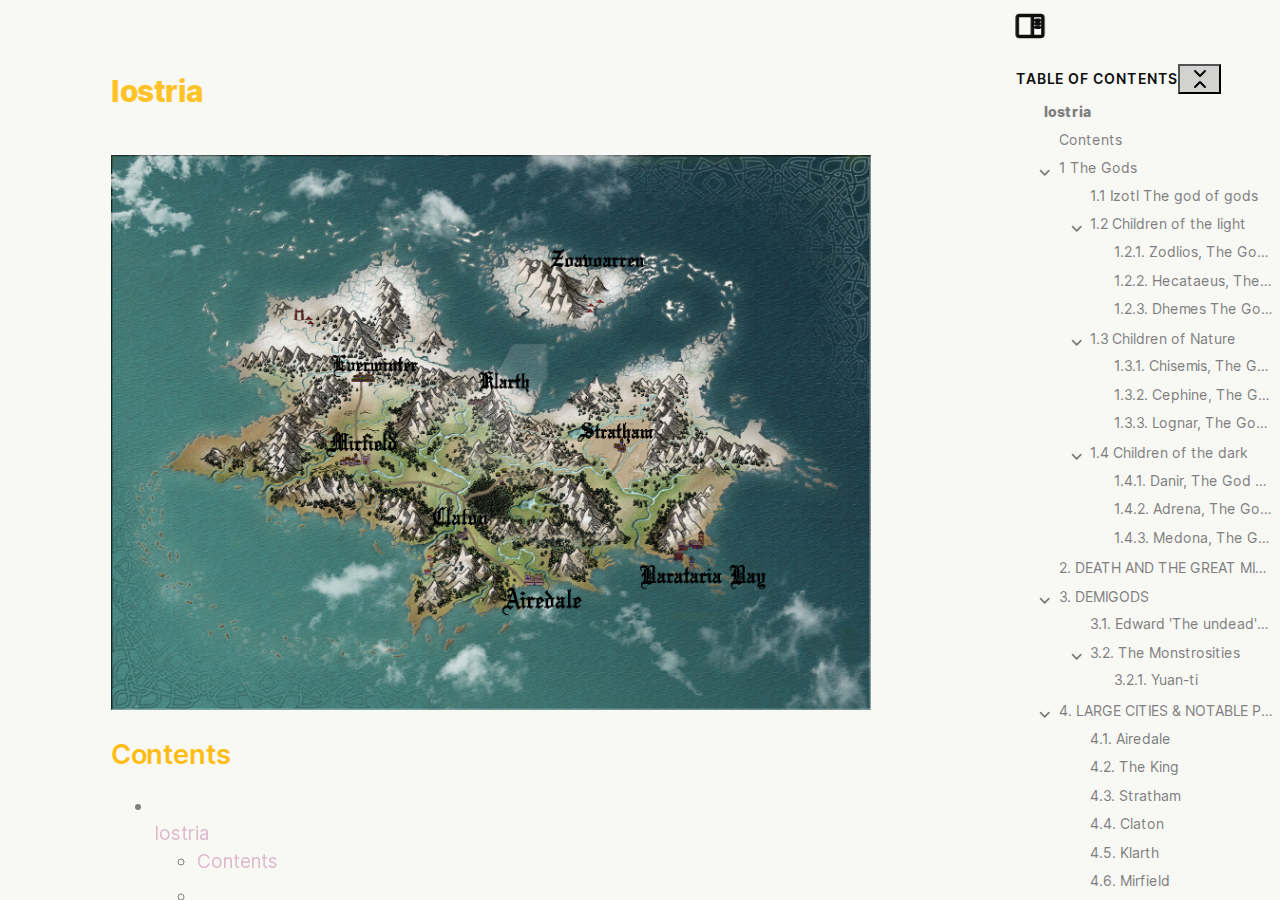
==== commit fd5a1c41: "asd" ====
--- a/html/20-work-n-study/dnd/iostria/index.html
+++ b/html/20-work-n-study/dnd/iostria/index.html
@@ -8,11 +8,12 @@
 		<meta property="og:title" content="Iostria">
 		<meta property="og:description" content="Iostria - Iostria">
 		<meta property="og:type" content="website">
-		<meta property="og:url" content="20-work-n-study/dnd/iostria/index.html">
+		<meta property="og:url" content="20-work-n-study/dnd/iostria/iostria.html">
 		<meta property="og:image" content="20-work-n-study\dnd\iostria\dd_kartta_pohja.jpg">
 		<meta property="og:site_name" content="Iostria">
-		<meta name="author" content="Katacc"><script async="" id="webpage-script" src="lib/scripts/webpage.js" onload="this.onload=null;this.setAttribute(&quot;loaded&quot;, &quot;true&quot;)"></script><link rel="icon" href="lib/media/favicon.png"><style>body{--line-width:40em;--line-width-adaptive:40em;--file-line-width:40em;--sidebar-width:min(20em, 80vw);--collapse-arrow-size:11px;--tree-horizontal-spacing:0.6em;--tree-vertical-spacing:0.6em;--sidebar-margin:12px}.sidebar{height:100%;min-width:calc(var(--sidebar-width) + var(--divider-width-hover));max-width:calc(var(--sidebar-width) + var(--divider-width-hover));font-size:14px;z-index:10;position:relative;overflow:hidden;transition:min-width ease-in-out,max-width ease-in-out;transition-duration:.2s;contain:size}.sidebar-left{left:0}.sidebar-right{right:0}.sidebar.is-collapsed{min-width:0;max-width:0}body.floating-sidebars .sidebar{position:absolute}.sidebar-content{height:100%;min-width:calc(var(--sidebar-width) - var(--divider-width-hover));top:0;padding:var(--sidebar-margin);padding-top:4em;line-height:var(--line-height-tight);background-color:var(--background-secondary);transition:background-color,border-right,border-left,box-shadow;transition-duration:var(--color-fade-speed);transition-timing-function:ease-in-out;position:absolute;display:flex;flex-direction:column}.sidebar:not(.is-collapsed) .sidebar-content{min-width:calc(max(100%,var(--sidebar-width)) - 3px);max-width:calc(max(100%,var(--sidebar-width)) - 3px)}.sidebar-left .sidebar-content{left:0;border-top-right-radius:var(--radius-l);border-bottom-right-radius:var(--radius-l)}.sidebar-right .sidebar-content{right:0;border-top-left-radius:var(--radius-l);border-bottom-left-radius:var(--radius-l)}.sidebar:has(.sidebar-content:empty):has(.topbar-content:empty){display:none}.sidebar-topbar{height:2em;width:var(--sidebar-width);top:var(--sidebar-margin);padding-inline:var(--sidebar-margin);z-index:1;position:fixed;display:flex;align-items:center;transition:width ease-in-out;transition-duration:inherit}.sidebar.is-collapsed .sidebar-topbar{width:calc(2.3em + var(--sidebar-margin) * 2)}.sidebar .sidebar-topbar.is-collapsed{width:0}.sidebar-left .sidebar-topbar{left:0}.sidebar-right .sidebar-topbar{right:0}.topbar-content{overflow:hidden;overflow:clip;width:100%;height:100%;display:flex;align-items:center;transition:inherit}.sidebar.is-collapsed .topbar-content{width:0;transition:inherit}.clickable-icon.sidebar-collapse-icon{background-color:transparent;color:var(--icon-color-focused);padding:0!important;margin:0!important;height:100%!important;width:2.3em!important;margin-inline:0.14em!important;position:absolute}.sidebar-left .clickable-icon.sidebar-collapse-icon{transform:rotateY(180deg);right:var(--sidebar-margin)}.sidebar-right .clickable-icon.sidebar-collapse-icon{transform:rotateY(180deg);left:var(--sidebar-margin)}.clickable-icon.sidebar-collapse-icon svg.svg-icon{width:100%;height:100%}.sidebar-section-header{margin:0 0 1em 0;text-transform:uppercase;letter-spacing:.06em;font-weight:600}body{transition:background-color var(--color-fade-speed) ease-in-out}.webpage-container{display:flex;flex-direction:row;height:100%;width:100%;align-items:stretch;justify-content:center}.document-container{opacity:1;flex-basis:100%;max-width:100%;width:100%;height:100%;display:flex;flex-direction:column;align-items:center;transition:opacity .2s ease-in-out;contain:inline-size}.hide{opacity:0;transition:opacity .2s ease-in-out}.document-container>.markdown-preview-view{margin:var(--sidebar-margin);margin-bottom:0;width:100%;width:-webkit-fill-available;width:-moz-available;width:fill-available;background-color:var(--background-primary);transition:background-color var(--color-fade-speed) ease-in-out;border-top-right-radius:var(--window-radius,var(--radius-m));border-top-left-radius:var(--window-radius,var(--radius-m));overflow-x:hidden!important;overflow-y:auto!important;display:flex!important;flex-direction:column!important;align-items:center!important;contain:inline-size}.document-container>.markdown-preview-view>.markdown-preview-sizer{padding-bottom:80vh!important;width:100%!important;max-width:var(--line-width)!important;flex-basis:var(--line-width)!important;transition:background-color var(--color-fade-speed) ease-in-out;contain:inline-size}.markdown-rendered img:not([width]),.view-content img:not([width]){max-width:100%;outline:0}.document-container>.view-content.embed{display:flex;padding:1em;height:100%;width:100%;align-items:center;justify-content:center}.document-container>.view-content.embed>*{max-width:100%;max-height:100%;object-fit:contain}:has(> :is(.math,table)){overflow-x:auto!important}.document-container>.view-content{overflow-x:auto;contain:content;padding:0;margin:0;height:100%}.scroll-highlight{position:absolute;width:100%;height:100%;pointer-events:none;z-index:1000;background-color:hsla(var(--color-accent-hsl),.25);opacity:0;padding:1em;inset:50%;translate:-50% -50%;border-radius:var(--radius-s)}</style><script defer="">async function loadIncludes(){if("file:"!=location.protocol){let e=document.querySelectorAll("include");for(let t=0;t<e.length;t++){let o=e[t],l=o.getAttribute("src");try{const e=await fetch(l);if(!e.ok){console.log("Could not include file: "+l),o?.remove();continue}let t=await e.text(),n=document.createRange().createContextualFragment(t),i=Array.from(n.children);for(let e of i)e.classList.add("hide"),e.style.transition="opacity 0.5s ease-in-out",setTimeout((()=>{e.classList.remove("hide")}),10);o.before(n),o.remove(),console.log("Included file: "+l)}catch(e){o?.remove(),console.log("Could not include file: "+l,e);continue}}}else{if(document.querySelectorAll("include").length>0){var e=document.createElement("div");e.id="error",e.textContent="Web server exports must be hosted on an http / web server to be viewed correctly.",e.style.position="fixed",e.style.top="50%",e.style.left="50%",e.style.transform="translate(-50%, -50%)",e.style.fontSize="1.5em",e.style.fontWeight="bold",e.style.textAlign="center",document.body.appendChild(e),document.querySelector(".document-container")?.classList.remove("hide")}}}document.addEventListener("DOMContentLoaded",(()=>{loadIncludes()}));let isFileProtocol="file:"==location.protocol;function waitLoadScripts(e,t){let o=e.map((e=>document.getElementById(e+"-script"))),l=0;!function e(){let n=o[l];l++,n&&"true"!=n.getAttribute("loaded")||l<o.length&&e(),l<o.length?n.addEventListener("load",e):t()}()}</script><link rel="stylesheet" href="lib/styles/obsidian.css"><link rel="stylesheet" href="lib/styles/theme.css"><link rel="preload" href="lib/styles/global-variable-styles.css" as="style" onload="this.onload=null;this.rel='stylesheet'"><noscript><link rel="stylesheet" href="lib/styles/global-variable-styles.css"></noscript><link rel="preload" href="lib/styles/supported-plugins.css" as="style" onload="this.onload=null;this.rel='stylesheet'"><noscript><link rel="stylesheet" href="lib/styles/supported-plugins.css"></noscript><link rel="preload" href="lib/styles/main-styles.css" as="style" onload="this.onload=null;this.rel='stylesheet'"><noscript><link rel="stylesheet" href="lib/styles/main-styles.css"></noscript><link rel="preload" href="lib/styles/snippets.css" as="style" onload="this.onload=null;this.rel='stylesheet'"><noscript><link rel="stylesheet" href="lib/styles/snippets.css"></noscript></head><body class="publish css-settings-manager theme-dark show-inline-title show-ribbon color-scheme-options-honey-milk-topaz background-settings-workplace-theme-light-leaf background-settings-workplace-theme-dark-in-the-sky background-image-settings-markdown-page-random-default notebook-liked-markdown-page-grid-notebook-1 panel-page-bg-theme-dark-sea layout-style-options-default font-family-change-to-default bt-default-unordered-list default-ol-list-marker list-vertical-line-one bt-connected-indent-hover unmuted-collapsed-folder remove-file-icons folder-icons remove-arrow bt-toggle-colorful-folder folder-colorful-six table-width-100 tag-default style-options-for-admonition-plugin rainbow-checklist style-options-for-buttons-plugin dataview-list-style-pacman quiet-outline-optimize code-theme-bt-default whole-code-wrap"><script defer="">let theme=localStorage.getItem("theme")||(window.matchMedia("(prefers-color-scheme: dark)").matches?"dark":"light");"dark"==theme?(document.body.classList.add("theme-dark"),document.body.classList.remove("theme-light")):(document.body.classList.add("theme-light"),document.body.classList.remove("theme-dark")),window.innerWidth<480?document.body.classList.add("is-phone"):window.innerWidth<768?document.body.classList.add("is-tablet"):window.innerWidth<1024?document.body.classList.add("is-small-screen"):document.body.classList.add("is-large-screen")</script><div class="webpage-container workspace"><div class="sidebar-left sidebar"><div class="sidebar-handle"></div><div class="sidebar-topbar"><div class="topbar-content"></div><div class="clickable-icon sidebar-collapse-icon"><svg xmlns="http://www.w3.org/2000/svg" width="100%" height="100%" viewBox="0 0 24 24" fill="none" stroke="currentColor" stroke-width="3" stroke-linecap="round" stroke-linejoin="round" class="svg-icon"><path d="M21 3H3C1.89543 3 1 3.89543 1 5V19C1 20.1046 1.89543 21 3 21H21C22.1046 21 23 20.1046 23 19V5C23 3.89543 22.1046 3 21 3Z"></path><path d="M10 4V20"></path><path d="M4 7H7"></path><path d="M4 10H7"></path><path d="M4 13H7"></path></svg></div></div><div class="sidebar-content"></div><script defer="">let ls = document.querySelector(".sidebar-left"); ls.classList.add("is-collapsed"); if (window.innerWidth > 768) ls.classList.remove("is-collapsed"); ls.style.setProperty("--sidebar-width", localStorage.getItem("sidebar-left-width"));</script></div><div class="document-container markdown-reading-view hide"><div class="markdown-preview-view markdown-rendered allow-fold-headings allow-fold-lists is-readable-line-width"><style id="MJX-CHTML-styles"></style><div class="markdown-preview-sizer markdown-preview-section"><h1 class="page-title heading inline-title el-p" id="Iostria" data-tag-name="p"><p dir="auto">Iostria</p></h1><div data-heading="Iostria" data-tag-name="h1" class="el-h1 heading-wrapper"><div class="heading-children"><div data-is-embed="true" data-embed-type="image" class="el-embed-image el-p" data-tag-name="p"><span style="display: block; margin-block-start: var(--p-spacing); margin-block-end: var(--p-spacing);"><div alt="kartta" src="20-work-n-study/dnd/iostria/dd_kartta_pohja.jpg" class="internal-embed media-embed image-embed is-loaded"><img alt="kartta" src="20-work-n-study/dnd/iostria/dd_kartta_pohja.jpg"></div></span></div></div></div><div data-heading="Contents" data-tag-name="h1" class="el-h1 heading-wrapper"><h1 data-heading="Contents" dir="auto" class="heading" id="Contents">Contents</h1><div class="heading-children"><div data-tag-name="p" class="el-p"><p dir="auto" style="display: none;">[TOC]</p><div class="dynamic-toc el-ul" data-tag-name="ul"><ul>
-<li dir="auto"><a data-href="#Iostria" href="#Iostria" class="internal-link" target="_self" rel="noopener">Iostria</a></li>
+		<meta name="author" content="Katacc"><script async="" id="webpage-script" src="lib/scripts/webpage.js" onload="this.onload=null;this.setAttribute(&quot;loaded&quot;, &quot;true&quot;)"></script><link rel="icon" href="lib/media/favicon.png"><style>body{--line-width:40em;--line-width-adaptive:40em;--file-line-width:40em;--sidebar-width:min(20em, 80vw);--collapse-arrow-size:11px;--tree-horizontal-spacing:0.6em;--tree-vertical-spacing:0.6em;--sidebar-margin:12px}.sidebar{height:100%;min-width:calc(var(--sidebar-width) + var(--divider-width-hover));max-width:calc(var(--sidebar-width) + var(--divider-width-hover));font-size:14px;z-index:10;position:relative;overflow:hidden;transition:min-width ease-in-out,max-width ease-in-out;transition-duration:.2s;contain:size}.sidebar-left{left:0}.sidebar-right{right:0}.sidebar.is-collapsed{min-width:0;max-width:0}body.floating-sidebars .sidebar{position:absolute}.sidebar-content{height:100%;min-width:calc(var(--sidebar-width) - var(--divider-width-hover));top:0;padding:var(--sidebar-margin);padding-top:4em;line-height:var(--line-height-tight);background-color:var(--background-secondary);transition:background-color,border-right,border-left,box-shadow;transition-duration:var(--color-fade-speed);transition-timing-function:ease-in-out;position:absolute;display:flex;flex-direction:column}.sidebar:not(.is-collapsed) .sidebar-content{min-width:calc(max(100%,var(--sidebar-width)) - 3px);max-width:calc(max(100%,var(--sidebar-width)) - 3px)}.sidebar-left .sidebar-content{left:0;border-top-right-radius:var(--radius-l);border-bottom-right-radius:var(--radius-l)}.sidebar-right .sidebar-content{right:0;border-top-left-radius:var(--radius-l);border-bottom-left-radius:var(--radius-l)}.sidebar:has(.sidebar-content:empty):has(.topbar-content:empty){display:none}.sidebar-topbar{height:2em;width:var(--sidebar-width);top:var(--sidebar-margin);padding-inline:var(--sidebar-margin);z-index:1;position:fixed;display:flex;align-items:center;transition:width ease-in-out;transition-duration:inherit}.sidebar.is-collapsed .sidebar-topbar{width:calc(2.3em + var(--sidebar-margin) * 2)}.sidebar .sidebar-topbar.is-collapsed{width:0}.sidebar-left .sidebar-topbar{left:0}.sidebar-right .sidebar-topbar{right:0}.topbar-content{overflow:hidden;overflow:clip;width:100%;height:100%;display:flex;align-items:center;transition:inherit}.sidebar.is-collapsed .topbar-content{width:0;transition:inherit}.clickable-icon.sidebar-collapse-icon{background-color:transparent;color:var(--icon-color-focused);padding:0!important;margin:0!important;height:100%!important;width:2.3em!important;margin-inline:0.14em!important;position:absolute}.sidebar-left .clickable-icon.sidebar-collapse-icon{transform:rotateY(180deg);right:var(--sidebar-margin)}.sidebar-right .clickable-icon.sidebar-collapse-icon{transform:rotateY(180deg);left:var(--sidebar-margin)}.clickable-icon.sidebar-collapse-icon svg.svg-icon{width:100%;height:100%}.sidebar-section-header{margin:0 0 1em 0;text-transform:uppercase;letter-spacing:.06em;font-weight:600}body{transition:background-color var(--color-fade-speed) ease-in-out}.webpage-container{display:flex;flex-direction:row;height:100%;width:100%;align-items:stretch;justify-content:center}.document-container{opacity:1;flex-basis:100%;max-width:100%;width:100%;height:100%;display:flex;flex-direction:column;align-items:center;transition:opacity .2s ease-in-out;contain:inline-size}.hide{opacity:0;transition:opacity .2s ease-in-out}.document-container>.markdown-preview-view{margin:var(--sidebar-margin);margin-bottom:0;width:100%;width:-webkit-fill-available;width:-moz-available;width:fill-available;background-color:var(--background-primary);transition:background-color var(--color-fade-speed) ease-in-out;border-top-right-radius:var(--window-radius,var(--radius-m));border-top-left-radius:var(--window-radius,var(--radius-m));overflow-x:hidden!important;overflow-y:auto!important;display:flex!important;flex-direction:column!important;align-items:center!important;contain:inline-size}.document-container>.markdown-preview-view>.markdown-preview-sizer{padding-bottom:80vh!important;width:100%!important;max-width:var(--line-width)!important;flex-basis:var(--line-width)!important;transition:background-color var(--color-fade-speed) ease-in-out;contain:inline-size}.markdown-rendered img:not([width]),.view-content img:not([width]){max-width:100%;outline:0}.document-container>.view-content.embed{display:flex;padding:1em;height:100%;width:100%;align-items:center;justify-content:center}.document-container>.view-content.embed>*{max-width:100%;max-height:100%;object-fit:contain}:has(> :is(.math,table)){overflow-x:auto!important}.document-container>.view-content{overflow-x:auto;contain:content;padding:0;margin:0;height:100%}.scroll-highlight{position:absolute;width:100%;height:100%;pointer-events:none;z-index:1000;background-color:hsla(var(--color-accent-hsl),.25);opacity:0;padding:1em;inset:50%;translate:-50% -50%;border-radius:var(--radius-s)}</style><script defer="">async function loadIncludes(){if("file:"!=location.protocol){let e=document.querySelectorAll("include");for(let t=0;t<e.length;t++){let o=e[t],l=o.getAttribute("src");try{const e=await fetch(l);if(!e.ok){console.log("Could not include file: "+l),o?.remove();continue}let t=await e.text(),n=document.createRange().createContextualFragment(t),i=Array.from(n.children);for(let e of i)e.classList.add("hide"),e.style.transition="opacity 0.5s ease-in-out",setTimeout((()=>{e.classList.remove("hide")}),10);o.before(n),o.remove(),console.log("Included file: "+l)}catch(e){o?.remove(),console.log("Could not include file: "+l,e);continue}}}else{if(document.querySelectorAll("include").length>0){var e=document.createElement("div");e.id="error",e.textContent="Web server exports must be hosted on an http / web server to be viewed correctly.",e.style.position="fixed",e.style.top="50%",e.style.left="50%",e.style.transform="translate(-50%, -50%)",e.style.fontSize="1.5em",e.style.fontWeight="bold",e.style.textAlign="center",document.body.appendChild(e),document.querySelector(".document-container")?.classList.remove("hide")}}}document.addEventListener("DOMContentLoaded",(()=>{loadIncludes()}));let isFileProtocol="file:"==location.protocol;function waitLoadScripts(e,t){let o=e.map((e=>document.getElementById(e+"-script"))),l=0;!function e(){let n=o[l];l++,n&&"true"!=n.getAttribute("loaded")||l<o.length&&e(),l<o.length?n.addEventListener("load",e):t()}()}</script><link rel="stylesheet" href="lib/styles/obsidian.css"><link rel="stylesheet" href="lib/styles/theme.css"><link rel="preload" href="lib/styles/global-variable-styles.css" as="style" onload="this.onload=null;this.rel='stylesheet'"><noscript><link rel="stylesheet" href="lib/styles/global-variable-styles.css"></noscript><link rel="preload" href="lib/styles/supported-plugins.css" as="style" onload="this.onload=null;this.rel='stylesheet'"><noscript><link rel="stylesheet" href="lib/styles/supported-plugins.css"></noscript><link rel="preload" href="lib/styles/main-styles.css" as="style" onload="this.onload=null;this.rel='stylesheet'"><noscript><link rel="stylesheet" href="lib/styles/main-styles.css"></noscript><link rel="preload" href="lib/styles/snippets.css" as="style" onload="this.onload=null;this.rel='stylesheet'"><noscript><link rel="stylesheet" href="lib/styles/snippets.css"></noscript></head><body class="publish css-settings-manager theme-dark show-inline-title show-ribbon color-scheme-options-honey-milk-topaz background-settings-workplace-theme-light-leaf background-settings-workplace-theme-dark-in-the-sky background-image-settings-markdown-page-random-default notebook-liked-markdown-page-grid-notebook-1 panel-page-bg-theme-dark-sea layout-style-options-default font-family-change-to-default bt-default-unordered-list default-ol-list-marker list-vertical-line-one bt-connected-indent-hover unmuted-collapsed-folder remove-file-icons folder-icons remove-arrow bt-toggle-colorful-folder folder-colorful-six table-width-100 tag-default style-options-for-admonition-plugin rainbow-checklist style-options-for-buttons-plugin dataview-list-style-pacman quiet-outline-optimize code-theme-bt-default whole-code-wrap"><script defer="">let theme=localStorage.getItem("theme")||(window.matchMedia("(prefers-color-scheme: dark)").matches?"dark":"light");"dark"==theme?(document.body.classList.add("theme-dark"),document.body.classList.remove("theme-light")):(document.body.classList.add("theme-light"),document.body.classList.remove("theme-dark")),window.innerWidth<480?document.body.classList.add("is-phone"):window.innerWidth<768?document.body.classList.add("is-tablet"):window.innerWidth<1024?document.body.classList.add("is-small-screen"):document.body.classList.add("is-large-screen")</script><div class="webpage-container workspace"><div class="sidebar-left sidebar"><div class="sidebar-handle"></div><div class="sidebar-topbar"><div class="topbar-content"></div><div class="clickable-icon sidebar-collapse-icon"><svg xmlns="http://www.w3.org/2000/svg" width="100%" height="100%" viewBox="0 0 24 24" fill="none" stroke="currentColor" stroke-width="3" stroke-linecap="round" stroke-linejoin="round" class="svg-icon"><path d="M21 3H3C1.89543 3 1 3.89543 1 5V19C1 20.1046 1.89543 21 3 21H21C22.1046 21 23 20.1046 23 19V5C23 3.89543 22.1046 3 21 3Z"></path><path d="M10 4V20"></path><path d="M4 7H7"></path><path d="M4 10H7"></path><path d="M4 13H7"></path></svg></div></div><div class="sidebar-content"></div><script defer="">let ls = document.querySelector(".sidebar-left"); ls.classList.add("is-collapsed"); if (window.innerWidth > 768) ls.classList.remove("is-collapsed"); ls.style.setProperty("--sidebar-width", localStorage.getItem("sidebar-left-width"));</script></div><div class="document-container markdown-reading-view hide"><div class="markdown-preview-view markdown-rendered allow-fold-headings allow-fold-lists is-readable-line-width"><style id="MJX-CHTML-styles"></style><div class="markdown-preview-sizer markdown-preview-section"><h1 class="page-title heading inline-title el-p" id="Iostria" data-tag-name="p"><p dir="auto">Iostria</p></h1><div data-heading="Iostria" data-tag-name="h1" class="el-h1 heading-wrapper"><div class="heading-children"><div data-is-embed="true" data-embed-type="image" class="el-embed-image el-p" data-tag-name="p"><span style="display: block; margin-block-start: var(--p-spacing); margin-block-end: var(--p-spacing);"><div alt="kartta" src="20-work-n-study/dnd/iostria/dd_kartta_pohja.jpg" class="internal-embed media-embed image-embed is-loaded"><img alt="kartta" src="20-work-n-study/dnd/iostria/dd_kartta_pohja.jpg"></div></span></div><div data-heading="Contents" data-tag-name="h2" class="el-h2 heading-wrapper"><h2 data-heading="Contents" dir="auto" class="heading" id="Contents"><div class="heading-collapse-indicator collapse-indicator collapse-icon"><svg xmlns="http://www.w3.org/2000/svg" width="24" height="24" viewBox="0 0 24 24" fill="none" stroke="currentColor" stroke-width="2" stroke-linecap="round" stroke-linejoin="round" class="svg-icon right-triangle"><path d="M3 8L12 17L21 8"></path></svg></div>Contents</h2><div class="heading-children"><div data-tag-name="p" class="el-p"><p dir="auto" style="display: none;">[TOC]</p><div class="dynamic-toc el-ul" data-tag-name="ul"><ul>
+<li dir="auto"><div class="list-collapse-indicator collapse-indicator collapse-icon"><svg xmlns="http://www.w3.org/2000/svg" width="24" height="24" viewBox="0 0 24 24" fill="none" stroke="currentColor" stroke-width="2" stroke-linecap="round" stroke-linejoin="round" class="svg-icon right-triangle"><path d="M3 8L12 17L21 8"></path></svg></div><a data-href="#Iostria" href="#Iostria" class="internal-link" target="_self" rel="noopener">Iostria</a>
+<ul>
 <li dir="auto"><a data-href="#Contents" href="#Contents" class="internal-link" target="_self" rel="noopener">Contents</a></li>
 <li dir="auto"><div class="list-collapse-indicator collapse-indicator collapse-icon"><svg xmlns="http://www.w3.org/2000/svg" width="24" height="24" viewBox="0 0 24 24" fill="none" stroke="currentColor" stroke-width="2" stroke-linecap="round" stroke-linejoin="round" class="svg-icon right-triangle"><path d="M3 8L12 17L21 8"></path></svg></div><a data-href="#1 The Gods" href="#1_The_Gods" class="internal-link" target="_self" rel="noopener">1 The Gods</a>
 <ul>
@@ -133,32 +134,13 @@
 <li dir="auto"><a data-href="#9.1 Control of the Traveler's path" href="#9.1_Control_of_the_Traveler's_path" class="internal-link" target="_self" rel="noopener">9.1 Control of the Traveler's path</a></li>
 </ul>
 </li>
-<li dir="auto"><div class="list-collapse-indicator collapse-indicator collapse-icon"><svg xmlns="http://www.w3.org/2000/svg" width="24" height="24" viewBox="0 0 24 24" fill="none" stroke="currentColor" stroke-width="2" stroke-linecap="round" stroke-linejoin="round" class="svg-icon right-triangle"><path d="M3 8L12 17L21 8"></path></svg></div><a data-href="#12. Custom Classes" href="#12._Custom_Classes" class="internal-link" target="_self" rel="noopener">12. Custom Classes</a>
-<ul>
-<li dir="auto"><div class="list-collapse-indicator collapse-indicator collapse-icon"><svg xmlns="http://www.w3.org/2000/svg" width="24" height="24" viewBox="0 0 24 24" fill="none" stroke="currentColor" stroke-width="2" stroke-linecap="round" stroke-linejoin="round" class="svg-icon right-triangle"><path d="M3 8L12 17L21 8"></path></svg></div><a data-href="#12.1. Elemental Fighter (5e Class)" href="#12.1._Elemental_Fighter_(5e_Class)" class="internal-link" target="_self" rel="noopener">12.1. Elemental Fighter (5e Class)</a>
-<ul>
-<li dir="auto"><a data-href="#12.1.1. Elemental Fighter" href="#12.1.1._Elemental_Fighter" class="internal-link" target="_self" rel="noopener">12.1.1. Elemental Fighter</a></li>
-<li dir="auto"><div class="list-collapse-indicator collapse-indicator collapse-icon"><svg xmlns="http://www.w3.org/2000/svg" width="24" height="24" viewBox="0 0 24 24" fill="none" stroke="currentColor" stroke-width="2" stroke-linecap="round" stroke-linejoin="round" class="svg-icon right-triangle"><path d="M3 8L12 17L21 8"></path></svg></div><a data-href="#12.1.2. Creating an Elemental Fighter" href="#12.1.2._Creating_an_Elemental_Fighter" class="internal-link" target="_self" rel="noopener">12.1.2. Creating an Elemental Fighter</a>
-<ul>
-<li dir="auto"><a data-href="#12.1.2.1. Quick Build" href="#12.1.2.1._Quick_Build" class="internal-link" target="_self" rel="noopener">12.1.2.1. Quick Build</a></li>
-</ul>
-</li>
-<li dir="auto"><div class="list-collapse-indicator collapse-indicator collapse-icon"><svg xmlns="http://www.w3.org/2000/svg" width="24" height="24" viewBox="0 0 24 24" fill="none" stroke="currentColor" stroke-width="2" stroke-linecap="round" stroke-linejoin="round" class="svg-icon right-triangle"><path d="M3 8L12 17L21 8"></path></svg></div><a data-href="#12.1.3. Class Features" href="#12.1.3._Class_Features" class="internal-link" target="_self" rel="noopener">12.1.3. Class Features</a>
-<ul>
-<li dir="auto"><a data-href="#12.1.3.1. Hit Points" href="#12.1.3.1._Hit_Points" class="internal-link" target="_self" rel="noopener">12.1.3.1. Hit Points</a></li>
-<li dir="auto"><a data-href="#12.1.3.2. Proficiencies" href="#12.1.3.2._Proficiencies" class="internal-link" target="_self" rel="noopener">12.1.3.2. Proficiencies</a></li>
-<li dir="auto"><a data-href="#12.1.3.3. Equipment" href="#12.1.3.3._Equipment" class="internal-link" target="_self" rel="noopener">12.1.3.3. Equipment</a></li>
-<li dir="auto"><a data-href="#12.1.3.4. Elemental Affinity" href="#12.1.3.4._Elemental_Affinity" class="internal-link" target="_self" rel="noopener">12.1.3.4. Elemental Affinity</a></li>
-</ul>
-</li>
-</ul>
-</li>
-</ul>
-</li>
-</ul></div></div></div></div><div data-heading="1 The Gods" data-tag-name="h1" class="el-h1 heading-wrapper"><h1 data-heading="1 The Gods" dir="auto" class="heading" id="1_The_Gods">1 The Gods</h1><div class="heading-children"><div data-tag-name="p" class="el-p"><p dir="auto"><a class="internal-link" data-href="#Contents" href="#Contents" target="_self" rel="noopener">Contents</a></p></div><div data-heading="1.1 Izotl The god of gods" data-tag-name="h2" class="el-h2 heading-wrapper"><h2 data-heading="1.1 Izotl The god of gods" dir="auto" class="heading" id="1.1_Izotl_The_god_of_gods"><div class="heading-collapse-indicator collapse-indicator collapse-icon"><svg xmlns="http://www.w3.org/2000/svg" width="24" height="24" viewBox="0 0 24 24" fill="none" stroke="currentColor" stroke-width="2" stroke-linecap="round" stroke-linejoin="round" class="svg-icon right-triangle"><path d="M3 8L12 17L21 8"></path></svg></div>1.1 Izotl The god of gods</h2><div class="heading-children"><div data-tag-name="p" class="el-p"><p dir="auto">other names: The one above all, The creator<br>
+<li dir="auto"><a data-href="#12. Custom Classes" href="#12._Custom_Classes" class="internal-link" target="_self" rel="noopener">12. Custom Classes</a></li>
+</ul>
+</li>
+</ul></div></div></div></div><div data-heading="1 The Gods" data-tag-name="h2" class="el-h2 heading-wrapper"><h2 data-heading="1 The Gods" dir="auto" class="heading" id="1_The_Gods"><div class="heading-collapse-indicator collapse-indicator collapse-icon"><svg xmlns="http://www.w3.org/2000/svg" width="24" height="24" viewBox="0 0 24 24" fill="none" stroke="currentColor" stroke-width="2" stroke-linecap="round" stroke-linejoin="round" class="svg-icon right-triangle"><path d="M3 8L12 17L21 8"></path></svg></div>1 The Gods</h2><div class="heading-children"><div data-tag-name="p" class="el-p"><p dir="auto"><a class="internal-link" data-href="#Contents" href="#Contents" target="_self" rel="noopener">Contents</a></p></div><div data-heading="1.1 Izotl The god of gods" data-tag-name="h3" class="el-h3 heading-wrapper"><h3 data-heading="1.1 Izotl The god of gods" dir="auto" class="heading" id="1.1_Izotl_The_god_of_gods"><div class="heading-collapse-indicator collapse-indicator collapse-icon"><svg xmlns="http://www.w3.org/2000/svg" width="24" height="24" viewBox="0 0 24 24" fill="none" stroke="currentColor" stroke-width="2" stroke-linecap="round" stroke-linejoin="round" class="svg-icon right-triangle"><path d="M3 8L12 17L21 8"></path></svg></div>1.1 Izotl The god of gods</h3><div class="heading-children"><div data-tag-name="p" class="el-p"><p dir="auto">other names: The one above all, The creator<br>
 He is the Father of all the other gods.<br>
 He ruled Iostria for millennia but has recently dissapeared leaving his seat as the supreme god.<br>
-Causing a sort of cold war between the lower gods. These gods are now making alliances and vying for power over each other.</p></div></div></div><div data-heading="1.2 Children of the light" data-tag-name="h2" class="el-h2 heading-wrapper"><h2 data-heading="1.2 Children of the light" dir="auto" class="heading" id="1.2_Children_of_the_light"><div class="heading-collapse-indicator collapse-indicator collapse-icon"><svg xmlns="http://www.w3.org/2000/svg" width="24" height="24" viewBox="0 0 24 24" fill="none" stroke="currentColor" stroke-width="2" stroke-linecap="round" stroke-linejoin="round" class="svg-icon right-triangle"><path d="M3 8L12 17L21 8"></path></svg></div>1.2 Children of the light</h2><div class="heading-children"><div data-tag-name="p" class="el-p"><p dir="auto"><a class="internal-link" data-href="#Contents" href="#Contents" target="_self" rel="noopener">Contents</a></p></div><div data-heading="1.2.1. Zodlios, The God of Justice" data-tag-name="h3" class="el-h3 heading-wrapper"><h3 data-heading="1.2.1. Zodlios, The God of Justice" dir="auto" class="heading" id="1.2.1._Zodlios,_The_God_of_Justice"><div class="heading-collapse-indicator collapse-indicator collapse-icon"><svg xmlns="http://www.w3.org/2000/svg" width="24" height="24" viewBox="0 0 24 24" fill="none" stroke="currentColor" stroke-width="2" stroke-linecap="round" stroke-linejoin="round" class="svg-icon right-triangle"><path d="M3 8L12 17L21 8"></path></svg></div>1.2.1. Zodlios, The God of Justice</h3><div class="heading-children"><div data-tag-name="p" class="el-p"><p dir="auto">Other names: The god of cruelty, The god of strength<br>
+Causing a sort of cold war between the lower gods. These gods are now making alliances and vying for power over each other.</p></div></div></div><div data-heading="1.2 Children of the light" data-tag-name="h3" class="el-h3 heading-wrapper"><h3 data-heading="1.2 Children of the light" dir="auto" class="heading" id="1.2_Children_of_the_light"><div class="heading-collapse-indicator collapse-indicator collapse-icon"><svg xmlns="http://www.w3.org/2000/svg" width="24" height="24" viewBox="0 0 24 24" fill="none" stroke="currentColor" stroke-width="2" stroke-linecap="round" stroke-linejoin="round" class="svg-icon right-triangle"><path d="M3 8L12 17L21 8"></path></svg></div>1.2 Children of the light</h3><div class="heading-children"><div data-tag-name="p" class="el-p"><p dir="auto"><a class="internal-link" data-href="#Contents" href="#Contents" target="_self" rel="noopener">Contents</a></p></div><div data-heading="1.2.1. Zodlios, The God of Justice" data-tag-name="h4" class="el-h4 heading-wrapper"><h4 data-heading="1.2.1. Zodlios, The God of Justice" dir="auto" class="heading" id="1.2.1._Zodlios,_The_God_of_Justice"><div class="heading-collapse-indicator collapse-indicator collapse-icon"><svg xmlns="http://www.w3.org/2000/svg" width="24" height="24" viewBox="0 0 24 24" fill="none" stroke="currentColor" stroke-width="2" stroke-linecap="round" stroke-linejoin="round" class="svg-icon right-triangle"><path d="M3 8L12 17L21 8"></path></svg></div>1.2.1. Zodlios, The God of Justice</h4><div class="heading-children"><div data-tag-name="p" class="el-p"><p dir="auto">Other names: The god of cruelty, The god of strength<br>
 Worshipped by the king and is the god of the great kingdom based in Airedale. As such his main temple is also located there.<br>
 Holy symbol is the sun held over on the tip of a sword.<br>
 He is one of the frontrunners among the gods to attain Izotls old position as a supreme deity.  </p></div><div data-tag-name="p" class="el-p"><p dir="auto">Main codes of conduct;<br>
@@ -166,14 +148,14 @@
 - You don't get a second chance, once a criminal allways a criminal.<br>
 - Be wary of strangers, don't trust people of other faiths.<br>
 - Strenght through law &amp; order.<br>
-- Creatures with no laws or gods should be treated as subhuman.  </p></div></div></div><div data-heading="1.2.2. Hecataeus, The God of wisdom" data-tag-name="h3" class="el-h3 heading-wrapper"><h3 data-heading="1.2.2. Hecataeus, The God of wisdom" dir="auto" class="heading" id="1.2.2._Hecataeus,_The_God_of_wisdom"><div class="heading-collapse-indicator collapse-indicator collapse-icon"><svg xmlns="http://www.w3.org/2000/svg" width="24" height="24" viewBox="0 0 24 24" fill="none" stroke="currentColor" stroke-width="2" stroke-linecap="round" stroke-linejoin="round" class="svg-icon right-triangle"><path d="M3 8L12 17L21 8"></path></svg></div>1.2.2. Hecataeus, The God of wisdom</h3><div class="heading-children"><div data-tag-name="p" class="el-p"><p dir="auto">Other names: The wise one, The enlightened one<br>
+- Creatures with no laws or gods should be treated as subhuman.  </p></div></div></div><div data-heading="1.2.2. Hecataeus, The God of wisdom" data-tag-name="h4" class="el-h4 heading-wrapper"><h4 data-heading="1.2.2. Hecataeus, The God of wisdom" dir="auto" class="heading" id="1.2.2._Hecataeus,_The_God_of_wisdom"><div class="heading-collapse-indicator collapse-indicator collapse-icon"><svg xmlns="http://www.w3.org/2000/svg" width="24" height="24" viewBox="0 0 24 24" fill="none" stroke="currentColor" stroke-width="2" stroke-linecap="round" stroke-linejoin="round" class="svg-icon right-triangle"><path d="M3 8L12 17L21 8"></path></svg></div>1.2.2. Hecataeus, The God of wisdom</h4><div class="heading-children"><div data-tag-name="p" class="el-p"><p dir="auto">Other names: The wise one, The enlightened one<br>
 worshipped by most scholars and wizards<br>
 Holy symbol is an owl<br>
 Most of his worshippers and the main temple of Hecateus are located in Stratham.  </p></div><div data-tag-name="p" class="el-p"><p dir="auto">Main codes of conduct;<br>
 - Strive for enlightenment through academics.<br>
 - We exist within the boundaries of nature, as such those boundaries should be respected.<br>
 - Some things are beyond the understanding of mortals, such things lead a mortal mind to corruption.<br>
-- Respect other creatures cultures and their faith.   </p></div></div></div><div data-heading="1.2.3. Dhemes The God of madness" data-tag-name="h3" class="el-h3 heading-wrapper"><h3 data-heading="1.2.3. Dhemes The God of madness" dir="auto" class="heading" id="1.2.3._Dhemes_The_God_of_madness"><div class="heading-collapse-indicator collapse-indicator collapse-icon"><svg xmlns="http://www.w3.org/2000/svg" width="24" height="24" viewBox="0 0 24 24" fill="none" stroke="currentColor" stroke-width="2" stroke-linecap="round" stroke-linejoin="round" class="svg-icon right-triangle"><path d="M3 8L12 17L21 8"></path></svg></div>1.2.3. Dhemes The God of madness</h3><div class="heading-children"><div data-tag-name="p" class="el-p"><p dir="auto">Other names: The mad one, The all knowing one, The father of monsters<br>
+- Respect other creatures cultures and their faith.   </p></div></div></div><div data-heading="1.2.3. Dhemes The God of madness" data-tag-name="h4" class="el-h4 heading-wrapper"><h4 data-heading="1.2.3. Dhemes The God of madness" dir="auto" class="heading" id="1.2.3._Dhemes_The_God_of_madness"><div class="heading-collapse-indicator collapse-indicator collapse-icon"><svg xmlns="http://www.w3.org/2000/svg" width="24" height="24" viewBox="0 0 24 24" fill="none" stroke="currentColor" stroke-width="2" stroke-linecap="round" stroke-linejoin="round" class="svg-icon right-triangle"><path d="M3 8L12 17L21 8"></path></svg></div>1.2.3. Dhemes The God of madness</h4><div class="heading-children"><div data-tag-name="p" class="el-p"><p dir="auto">Other names: The mad one, The all knowing one, The father of monsters<br>
 Worshipped by those who are obsessed with the acquisition of knowledge to the point of madness and Necromancers<br>
 Holy symbol is a celtic kraken<br>
 People driven to the brink of their sanity are said to start hearing wispers and voices in their head, this is Dhemes taking advantage of mentally unstable beings to do his bidding.<br>
@@ -181,26 +163,26 @@
 - No such thing as forbidden knowlegde<br>
 - Nothing should be treated as an absolute not even death.<br>
 - The natural state of the world is chaos, as such strive to create chaos where ever possible.<br>
-- Organized civilication is the death of free thinking.  </p></div></div></div></div></div><div data-heading="1.3 Children of Nature" data-tag-name="h2" class="el-h2 heading-wrapper"><h2 data-heading="1.3 Children of Nature" dir="auto" class="heading" id="1.3_Children_of_Nature"><div class="heading-collapse-indicator collapse-indicator collapse-icon"><svg xmlns="http://www.w3.org/2000/svg" width="24" height="24" viewBox="0 0 24 24" fill="none" stroke="currentColor" stroke-width="2" stroke-linecap="round" stroke-linejoin="round" class="svg-icon right-triangle"><path d="M3 8L12 17L21 8"></path></svg></div>1.3 Children of Nature</h2><div class="heading-children"><div data-tag-name="p" class="el-p"><p dir="auto"><a class="internal-link" data-href="#Contents" href="#Contents" target="_self" rel="noopener">Contents</a></p></div><div data-heading="1.3.1. Chisemis, The God of the earth (rocks, ground etc)" data-tag-name="h3" class="el-h3 heading-wrapper"><h3 data-heading="1.3.1. Chisemis, The God of the earth (rocks, ground etc)" dir="auto" class="heading" id="1.3.1._Chisemis,_The_God_of_the_earth_(rocks,_ground_etc)"><div class="heading-collapse-indicator collapse-indicator collapse-icon"><svg xmlns="http://www.w3.org/2000/svg" width="24" height="24" viewBox="0 0 24 24" fill="none" stroke="currentColor" stroke-width="2" stroke-linecap="round" stroke-linejoin="round" class="svg-icon right-triangle"><path d="M3 8L12 17L21 8"></path></svg></div>1.3.1. Chisemis, The God of the earth (rocks, ground etc)</h3><div class="heading-children"><div data-tag-name="p" class="el-p"><p dir="auto">Other names: Father earth<br>
+- Organized civilication is the death of free thinking.  </p></div></div></div></div></div><div data-heading="1.3 Children of Nature" data-tag-name="h3" class="el-h3 heading-wrapper"><h3 data-heading="1.3 Children of Nature" dir="auto" class="heading" id="1.3_Children_of_Nature"><div class="heading-collapse-indicator collapse-indicator collapse-icon"><svg xmlns="http://www.w3.org/2000/svg" width="24" height="24" viewBox="0 0 24 24" fill="none" stroke="currentColor" stroke-width="2" stroke-linecap="round" stroke-linejoin="round" class="svg-icon right-triangle"><path d="M3 8L12 17L21 8"></path></svg></div>1.3 Children of Nature</h3><div class="heading-children"><div data-tag-name="p" class="el-p"><p dir="auto"><a class="internal-link" data-href="#Contents" href="#Contents" target="_self" rel="noopener">Contents</a></p></div><div data-heading="1.3.1. Chisemis, The God of the earth (rocks, ground etc)" data-tag-name="h4" class="el-h4 heading-wrapper"><h4 data-heading="1.3.1. Chisemis, The God of the earth (rocks, ground etc)" dir="auto" class="heading" id="1.3.1._Chisemis,_The_God_of_the_earth_(rocks,_ground_etc)"><div class="heading-collapse-indicator collapse-indicator collapse-icon"><svg xmlns="http://www.w3.org/2000/svg" width="24" height="24" viewBox="0 0 24 24" fill="none" stroke="currentColor" stroke-width="2" stroke-linecap="round" stroke-linejoin="round" class="svg-icon right-triangle"><path d="M3 8L12 17L21 8"></path></svg></div>1.3.1. Chisemis, The God of the earth (rocks, ground etc)</h4><div class="heading-children"><div data-tag-name="p" class="el-p"><p dir="auto">Other names: Father earth<br>
 worshipped by the dwarves, rock gnomes and the people of klarth<br>
 Holy symbol is a shield with a picture of a mountain.<br>
 Main temple is located deep inside a mountain, accesible from Klarth.  </p></div><div data-tag-name="p" class="el-p"><p dir="auto">Main codes of conduct;<br>
--...  </p></div></div></div><div data-heading="1.3.2. Cephine, The Goddess of the Wilderness (forests, swamps etc)" data-tag-name="h3" class="el-h3 heading-wrapper"><h3 data-heading="1.3.2. Cephine, The Goddess of the Wilderness (forests, swamps etc)" dir="auto" class="heading" id="1.3.2._Cephine,_The_Goddess_of_the_Wilderness_(forests,_swamps_etc)"><div class="heading-collapse-indicator collapse-indicator collapse-icon"><svg xmlns="http://www.w3.org/2000/svg" width="24" height="24" viewBox="0 0 24 24" fill="none" stroke="currentColor" stroke-width="2" stroke-linecap="round" stroke-linejoin="round" class="svg-icon right-triangle"><path d="M3 8L12 17L21 8"></path></svg></div>1.3.2. Cephine, The Goddess of the Wilderness (forests, swamps etc)</h3><div class="heading-children"><div data-tag-name="p" class="el-p"><p dir="auto">Other names: Mother nature, Goddess of harvest<br>
+-...  </p></div></div></div><div data-heading="1.3.2. Cephine, The Goddess of the Wilderness (forests, swamps etc)" data-tag-name="h4" class="el-h4 heading-wrapper"><h4 data-heading="1.3.2. Cephine, The Goddess of the Wilderness (forests, swamps etc)" dir="auto" class="heading" id="1.3.2._Cephine,_The_Goddess_of_the_Wilderness_(forests,_swamps_etc)"><div class="heading-collapse-indicator collapse-indicator collapse-icon"><svg xmlns="http://www.w3.org/2000/svg" width="24" height="24" viewBox="0 0 24 24" fill="none" stroke="currentColor" stroke-width="2" stroke-linecap="round" stroke-linejoin="round" class="svg-icon right-triangle"><path d="M3 8L12 17L21 8"></path></svg></div>1.3.2. Cephine, The Goddess of the Wilderness (forests, swamps etc)</h4><div class="heading-children"><div data-tag-name="p" class="el-p"><p dir="auto">Other names: Mother nature, Goddess of harvest<br>
 worshipped by the wood elves, tree gnomes and the people within The Phantasmal forest and the Simmering swamp.<br>
 Holy symbol is a scythe and a stack of hay<br>
 Her main temples location is also somewhat a mystery, but it is known that it lies somewhere deep within the Phantasmal forest.  </p></div><div data-tag-name="p" class="el-p"><p dir="auto">Main codes of conduct;<br>
-- All things can exist together in harmony  </p></div></div></div><div data-heading="1.3.3. Lognar, The God of water and the seas" data-tag-name="h3" class="el-h3 heading-wrapper"><h3 data-heading="1.3.3. Lognar, The God of water and the seas" dir="auto" class="heading" id="1.3.3._Lognar,_The_God_of_water_and_the_seas"><div class="heading-collapse-indicator collapse-indicator collapse-icon"><svg xmlns="http://www.w3.org/2000/svg" width="24" height="24" viewBox="0 0 24 24" fill="none" stroke="currentColor" stroke-width="2" stroke-linecap="round" stroke-linejoin="round" class="svg-icon right-triangle"><path d="M3 8L12 17L21 8"></path></svg></div>1.3.3. Lognar, The God of water and the seas</h3><div class="heading-children"><div data-tag-name="p" class="el-p"><p dir="auto">Other names: Master of the sea<br>
+- All things can exist together in harmony  </p></div></div></div><div data-heading="1.3.3. Lognar, The God of water and the seas" data-tag-name="h4" class="el-h4 heading-wrapper"><h4 data-heading="1.3.3. Lognar, The God of water and the seas" dir="auto" class="heading" id="1.3.3._Lognar,_The_God_of_water_and_the_seas"><div class="heading-collapse-indicator collapse-indicator collapse-icon"><svg xmlns="http://www.w3.org/2000/svg" width="24" height="24" viewBox="0 0 24 24" fill="none" stroke="currentColor" stroke-width="2" stroke-linecap="round" stroke-linejoin="round" class="svg-icon right-triangle"><path d="M3 8L12 17L21 8"></path></svg></div>1.3.3. Lognar, The God of water and the seas</h4><div class="heading-children"><div data-tag-name="p" class="el-p"><p dir="auto">Other names: Master of the sea<br>
 worshipped by sailors and fishermen.<br>
 Holy symbol is a Trident<br>
 His main temple is located on an island near the shores of Barataria bay.  </p></div><div data-tag-name="p" class="el-p"><p dir="auto">Main codes of conduct;<br>
--...  </p></div></div></div></div></div><div data-heading="1.4 Children of the dark" data-tag-name="h2" class="el-h2 heading-wrapper"><h2 data-heading="1.4 Children of the dark" dir="auto" class="heading" id="1.4_Children_of_the_dark"><div class="heading-collapse-indicator collapse-indicator collapse-icon"><svg xmlns="http://www.w3.org/2000/svg" width="24" height="24" viewBox="0 0 24 24" fill="none" stroke="currentColor" stroke-width="2" stroke-linecap="round" stroke-linejoin="round" class="svg-icon right-triangle"><path d="M3 8L12 17L21 8"></path></svg></div>1.4 Children of the dark</h2><div class="heading-children"><div data-tag-name="p" class="el-p"><p dir="auto"><a class="internal-link" data-href="#Contents" href="#Contents" target="_self" rel="noopener">Contents</a></p></div><div data-heading="1.4.1. Danir, The God of Desire" data-tag-name="h3" class="el-h3 heading-wrapper"><h3 data-heading="1.4.1. Danir, The God of Desire" dir="auto" class="heading" id="1.4.1._Danir,_The_God_of_Desire"><div class="heading-collapse-indicator collapse-indicator collapse-icon"><svg xmlns="http://www.w3.org/2000/svg" width="24" height="24" viewBox="0 0 24 24" fill="none" stroke="currentColor" stroke-width="2" stroke-linecap="round" stroke-linejoin="round" class="svg-icon right-triangle"><path d="M3 8L12 17L21 8"></path></svg></div>1.4.1. Danir, The God of Desire</h3><div class="heading-children"><div data-tag-name="p" class="el-p"><p dir="auto">Other names:  The god of envy, The god of greed<br>
+-...  </p></div></div></div></div></div><div data-heading="1.4 Children of the dark" data-tag-name="h3" class="el-h3 heading-wrapper"><h3 data-heading="1.4 Children of the dark" dir="auto" class="heading" id="1.4_Children_of_the_dark"><div class="heading-collapse-indicator collapse-indicator collapse-icon"><svg xmlns="http://www.w3.org/2000/svg" width="24" height="24" viewBox="0 0 24 24" fill="none" stroke="currentColor" stroke-width="2" stroke-linecap="round" stroke-linejoin="round" class="svg-icon right-triangle"><path d="M3 8L12 17L21 8"></path></svg></div>1.4 Children of the dark</h3><div class="heading-children"><div data-tag-name="p" class="el-p"><p dir="auto"><a class="internal-link" data-href="#Contents" href="#Contents" target="_self" rel="noopener">Contents</a></p></div><div data-heading="1.4.1. Danir, The God of Desire" data-tag-name="h4" class="el-h4 heading-wrapper"><h4 data-heading="1.4.1. Danir, The God of Desire" dir="auto" class="heading" id="1.4.1._Danir,_The_God_of_Desire"><div class="heading-collapse-indicator collapse-indicator collapse-icon"><svg xmlns="http://www.w3.org/2000/svg" width="24" height="24" viewBox="0 0 24 24" fill="none" stroke="currentColor" stroke-width="2" stroke-linecap="round" stroke-linejoin="round" class="svg-icon right-triangle"><path d="M3 8L12 17L21 8"></path></svg></div>1.4.1. Danir, The God of Desire</h4><div class="heading-children"><div data-tag-name="p" class="el-p"><p dir="auto">Other names:  The god of envy, The god of greed<br>
 Mainly worshipped by people that place themselves infront of others, as such most of his followers are Merchants, criminals and others seeking power through wealth.<br>
 Holy symbol is a dagger with fancy inlays and jewels<br>
 Main temple lies within the city of Mirfield.  </p></div><div data-tag-name="p" class="el-p"><p dir="auto">Main codes of conduct;<br>
 - Allways place your own needs above others.<br>
 - Gold is power.<br>
 - Promises &amp; honor mean nothing if you are dead.<br>
-- Don't give people the opportunity to betray you.  </p></div></div></div><div data-heading="1.4.2. Adrena, The Goddess of Kindness" data-tag-name="h3" class="el-h3 heading-wrapper"><h3 data-heading="1.4.2. Adrena, The Goddess of Kindness" dir="auto" class="heading" id="1.4.2._Adrena,_The_Goddess_of_Kindness"><div class="heading-collapse-indicator collapse-indicator collapse-icon"><svg xmlns="http://www.w3.org/2000/svg" width="24" height="24" viewBox="0 0 24 24" fill="none" stroke="currentColor" stroke-width="2" stroke-linecap="round" stroke-linejoin="round" class="svg-icon right-triangle"><path d="M3 8L12 17L21 8"></path></svg></div>1.4.2. Adrena, The Goddess of Kindness</h3><div class="heading-children"><div data-tag-name="p" class="el-p"><p dir="auto">Other names: The goddess of the unwanted, The goddess of charity, The kind one<br>
+- Don't give people the opportunity to betray you.  </p></div></div></div><div data-heading="1.4.2. Adrena, The Goddess of Kindness" data-tag-name="h4" class="el-h4 heading-wrapper"><h4 data-heading="1.4.2. Adrena, The Goddess of Kindness" dir="auto" class="heading" id="1.4.2._Adrena,_The_Goddess_of_Kindness"><div class="heading-collapse-indicator collapse-indicator collapse-icon"><svg xmlns="http://www.w3.org/2000/svg" width="24" height="24" viewBox="0 0 24 24" fill="none" stroke="currentColor" stroke-width="2" stroke-linecap="round" stroke-linejoin="round" class="svg-icon right-triangle"><path d="M3 8L12 17L21 8"></path></svg></div>1.4.2. Adrena, The Goddess of Kindness</h4><div class="heading-children"><div data-tag-name="p" class="el-p"><p dir="auto">Other names: The goddess of the unwanted, The goddess of charity, The kind one<br>
 Worshipped by the poor, the unfortunate and pacifists<br>
 Holy symbol is a crescent moon<br>
 Main temple is located within the walls of Everwinter  </p></div><div data-tag-name="p" class="el-p"><p dir="auto">Main codes of conduct;<br>
@@ -208,30 +190,30 @@
 - Everyone deserves a second chance<br>
 - Violence is the last option<br>
 - Too much of anything is a way to corruption so do not desire what you don’t need<br>
-- It is the duty of the strong to protect those weaker then themselves  </p></div></div></div><div data-heading="1.4.3. Medona, The Goddess of Joy" data-tag-name="h3" class="el-h3 heading-wrapper"><h3 data-heading="1.4.3. Medona, The Goddess of Joy" dir="auto" class="heading" id="1.4.3._Medona,_The_Goddess_of_Joy"><div class="heading-collapse-indicator collapse-indicator collapse-icon"><svg xmlns="http://www.w3.org/2000/svg" width="24" height="24" viewBox="0 0 24 24" fill="none" stroke="currentColor" stroke-width="2" stroke-linecap="round" stroke-linejoin="round" class="svg-icon right-triangle"><path d="M3 8L12 17L21 8"></path></svg></div>1.4.3. Medona, The Goddess of Joy</h3><div class="heading-children"><div data-tag-name="p" class="el-p"><p dir="auto">Other names: The goddess of alcohol, goddess of art<br>
+- It is the duty of the strong to protect those weaker then themselves  </p></div></div></div><div data-heading="1.4.3. Medona, The Goddess of Joy" data-tag-name="h4" class="el-h4 heading-wrapper"><h4 data-heading="1.4.3. Medona, The Goddess of Joy" dir="auto" class="heading" id="1.4.3._Medona,_The_Goddess_of_Joy"><div class="heading-collapse-indicator collapse-indicator collapse-icon"><svg xmlns="http://www.w3.org/2000/svg" width="24" height="24" viewBox="0 0 24 24" fill="none" stroke="currentColor" stroke-width="2" stroke-linecap="round" stroke-linejoin="round" class="svg-icon right-triangle"><path d="M3 8L12 17L21 8"></path></svg></div>1.4.3. Medona, The Goddess of Joy</h4><div class="heading-children"><div data-tag-name="p" class="el-p"><p dir="auto">Other names: The goddess of alcohol, goddess of art<br>
 Worshipped by most bards, drunks and other performers<br>
 Holy symbol is a bottle pouring wine into a chalice<br>
 Main temple is located in Mirfield.  </p></div><div data-tag-name="p" class="el-p"><p dir="auto">Main codes of conduct;<br>
 - Follow your instincts &amp; do whatever you feel like.<br>
 - The show must allways go on.<br>
-- Life is better when you are a bit tipsy.  </p></div></div></div></div></div></div></div><div data-heading="2. DEATH AND THE GREAT MIST" data-tag-name="h1" class="el-h1 heading-wrapper"><h1 data-heading="2. DEATH AND THE GREAT MIST" dir="auto" class="heading" id="2._DEATH_AND_THE_GREAT_MIST">2. DEATH AND THE GREAT MIST</h1><div class="heading-children"><div data-tag-name="p" class="el-p"><p dir="auto"><a class="internal-link" data-href="#Contents" href="#Contents" target="_self" rel="noopener">Contents</a></p></div><div data-tag-name="p" class="el-p"><p dir="auto">When a person dies their soul will either be called upon by one of the gods or if none of them accept it, it will wake up and linger in a realm called the Great mist until Death reaps it for himself.</p></div><div data-tag-name="p" class="el-p"><p dir="auto">The great mist is a realm that to the normal soul seems like a vast grey emptiness filled with a thick mist, a sort of purgatory. It is said that the mist is so dense that even the flow of time lost its way, and so it is that time doesn’t flow naturally within the mist, instead it flows randomly in different directions.</p></div><div data-tag-name="p" class="el-p"><p dir="auto">Once a soul is sent there it is destined to wander around aimlessly until it is reaped by Death. There are however other beings that travel the mist for their own reasons, such beings are called “mist walkers” and they are able to interact with these wandering souls. They are usually creatures that have trained their whole life to be able to walk in the mist without getting lost. They are powerful mages and druids.</p></div><div data-tag-name="p" class="el-p"><p dir="auto">Usually mist walkers are wise and careful and manage to return to the realm of the living but sometimes they get lost in the Great mist and become trapped there and once you are lost it is nearly impossible to find a way back. These creatures are forced to travel the mist for eternity's looking for a way out and hiding from Death who also travels in the mist claiming lost souls.</p></div><div data-tag-name="p" class="el-p"><p dir="auto">In Iostria Death is not a god per say but they do possess some god-like powers.<br>
-Some call Death a “curse” but some realize that they are a necessity.</p></div><div data-tag-name="p" class="el-p"><p dir="auto">Izotl created Death from the first mortal eons ago. He commanded them to reap the unworthy of their souls until someone strong enough relieved Death of their duties. He made it so that Death is unphased by the passing of time and is not affected by mortal disease, but he is not immortal Death can be killed by means of steel or magic, though only by mortals. Izotl created Death to not be affected by any of the other gods and vice versa Death cannot harm any being of divine origin and they can’t harm him. </p></div><div data-tag-name="p" class="el-p"><p dir="auto">The person to defeat Death in combat will become Death and absorb not only his powers but also the knowledge of all the Deaths that came before. And only by being relieved of their duties can the old Death's soul be released to the great beyond.</p></div><div data-tag-name="p" class="el-p"><p dir="auto">Why someone would want to become Death is for reasons of their own, maybe they seek to free the soul of a loved one or maybe they seek eternal life. </p></div><div data-tag-name="p" class="el-p"><p dir="auto">A person's soul will end up in Death’s realm if it has wandered the great mist for long enough and none of the gods called upon it. Or if it was killed through unnatural ways such as a necromantic ritual which will make the soul invisible to the gods making it impossible for them to see it.</p></div><div data-tag-name="p" class="el-p"><p dir="auto">Once a person is sent to Death’s realm their soul will become apart of the great monstrosity that guards Death and their realm and the only one that can  save a soul that has become one with the monstrosity is Death themselves.</p></div><div data-tag-name="p" class="el-p"><p dir="auto">If a soul is strong enough they might be able to catch Death’s attention before they are consumed by the monstrosity and they  can try to bargain with Death  for their soul, Death can send them back in to the living realm as a hollow one to complete a task for him and upon the completion he can return their soul or grant them power. This is how the great pirate legend Edward 'The undead' Thorn got his status as a sort of demigod.</p></div><div data-tag-name="p" class="el-p"><p dir="auto">The “better” afterlife</p></div><div data-tag-name="p" class="el-p"><p dir="auto">If a person has lived a life that the gods deem worthy, their soul will be called upon after its death to become one with their god's soul. a god's power and their character is defined by the souls they absorb. The more powerful the soul the more impact it has on the gods.</p></div></div></div><div data-heading="3. DEMIGODS" data-tag-name="h1" class="el-h1 heading-wrapper"><h1 data-heading="3. DEMIGODS" dir="auto" class="heading" id="3._DEMIGODS">3. DEMIGODS</h1><div class="heading-children"><div data-tag-name="p" class="el-p"><p dir="auto"><a class="internal-link" data-href="#Contents" href="#Contents" target="_self" rel="noopener">Contents</a></p></div><div data-heading="3.1. Edward 'The undead' Thorn" data-tag-name="h2" class="el-h2 heading-wrapper"><h2 data-heading="3.1. Edward 'The undead' Thorn" dir="auto" class="heading" id="3.1._Edward_'The_undead'_Thorn"><div class="heading-collapse-indicator collapse-indicator collapse-icon"><svg xmlns="http://www.w3.org/2000/svg" width="24" height="24" viewBox="0 0 24 24" fill="none" stroke="currentColor" stroke-width="2" stroke-linecap="round" stroke-linejoin="round" class="svg-icon right-triangle"><path d="M3 8L12 17L21 8"></path></svg></div>3.1. Edward 'The undead' Thorn</h2><div class="heading-children"><div data-tag-name="p" class="el-p"><p dir="auto">Edward was a great pirate lord before he drowned with his ship in a massive storm. He died and was sent to Death’s realm where he was able to strike a deal with death to go back to the living realm and defeat sea monstrosities created by Dhemes. Sherborn was able to complete his mission so in return Death gave him his soul back and he was given immense power making him a “demigod” df<br>
-He is worshipped by the pirates of Barataria bay and according to legend he sails the seas even today hunting sea monsters.</p></div></div></div><div data-heading="3.2. The Monstrosities" data-tag-name="h2" class="el-h2 heading-wrapper"><h2 data-heading="3.2. The Monstrosities" dir="auto" class="heading" id="3.2._The_Monstrosities"><div class="heading-collapse-indicator collapse-indicator collapse-icon"><svg xmlns="http://www.w3.org/2000/svg" width="24" height="24" viewBox="0 0 24 24" fill="none" stroke="currentColor" stroke-width="2" stroke-linecap="round" stroke-linejoin="round" class="svg-icon right-triangle"><path d="M3 8L12 17L21 8"></path></svg></div>3.2. The Monstrosities</h2><div class="heading-children"><div data-tag-name="p" class="el-p"><p dir="auto">The monstrosities created by Dhemes are beings of great strength and size, they are unintelligent beings mostly driven by their basic instinct of hunger, they were made by the mad one in some sort of  experiment for unknown reasons.</p></div><div data-tag-name="p" class="el-p"><p dir="auto">It is not known exactly how many of these creatures still exist in Iostria, but every now and then there are stories told in inns across the continent about great beasts wandering the wilderness wreaking havoc on unsuspecting settlements.<br>
-Some consider these monstrosities "demigods” because of their raw strength they are worshipped by some orc tribes and barbarians. Killing one of these monstrosities is nearly impossible and is considered a test to becoming a true legend in Iostria.</p></div><div data-heading="3.2.1. Yuan-ti" data-tag-name="h3" class="el-h3 heading-wrapper"><h3 data-heading="3.2.1. Yuan-ti" dir="auto" class="heading" id="3.2.1._Yuan-ti"><div class="heading-collapse-indicator collapse-indicator collapse-icon"><svg xmlns="http://www.w3.org/2000/svg" width="24" height="24" viewBox="0 0 24 24" fill="none" stroke="currentColor" stroke-width="2" stroke-linecap="round" stroke-linejoin="round" class="svg-icon right-triangle"><path d="M3 8L12 17L21 8"></path></svg></div>3.2.1. Yuan-ti</h3><div class="heading-children"><div data-tag-name="p" class="el-p"><p dir="auto">Yuan-ti is a gigantic serpent that's said to live somewhere deep within the phantasmal forest.  It used to wander around devouring entire villages until it took residence in a cave that has now became its lair, some tribes within the phantasmal forest started worshipping the serpent as a god of primal nature unknowing of its true origins.</p></div><div data-tag-name="p" class="el-p"><p dir="auto">These tribes bring sacrifices to the serpent's lair to keep his hunger in check, so that it doesn’t start rampaging once more. These tribes have been worshipping the serpent for many millenium and they have been affected by its powers. Modern tribesmen have been physically deformed by Yuan-ti’s power. They are  somewhere in between human and serpent, they have also lost most of their humanity, mostly acting on their animalistic instincts. They still live in tribes where most of them hunt food and bring it to Yuan-ti’s lair.</p></div><div data-tag-name="p" class="el-p"><p dir="auto"> It is very rare to see one of these tribes' people but they have sometimes been seen on the edges of the phantasmal forest. They are very aggressive towards other creatures and will try to kill and bring back anything living they find.<br>
-Tribesman: <a rel="noopener" class="external-link" href="https://www.dndbeyond.com/monsters/17122-yuan-ti-malison" target="_blank">https://www.dndbeyond.com/monsters/17122-yuan-ti-malison</a></p></div></div></div></div></div></div></div><div data-heading="4. LARGE CITIES &amp; NOTABLE PLACES" data-tag-name="h1" class="el-h1 heading-wrapper"><h1 data-heading="4. LARGE CITIES &amp; NOTABLE PLACES" dir="auto" class="heading" id="4._LARGE_CITIES_&amp;_NOTABLE_PLACES">4. LARGE CITIES &amp; NOTABLE PLACES</h1><div class="heading-children"><div data-tag-name="p" class="el-p"><p dir="auto"><a class="internal-link" data-href="#Contents" href="#Contents" target="_self" rel="noopener">Contents</a></p></div><div data-heading="4.1. Airedale" data-tag-name="h2" class="el-h2 heading-wrapper"><h2 data-heading="4.1. Airedale" dir="auto" class="heading" id="4.1._Airedale"><div class="heading-collapse-indicator collapse-indicator collapse-icon"><svg xmlns="http://www.w3.org/2000/svg" width="24" height="24" viewBox="0 0 24 24" fill="none" stroke="currentColor" stroke-width="2" stroke-linecap="round" stroke-linejoin="round" class="svg-icon right-triangle"><path d="M3 8L12 17L21 8"></path></svg></div>4.1. Airedale</h2><div class="heading-children"><div data-tag-name="p" class="el-p"><p dir="auto"><a class="internal-link" data-href="#Contents" href="#Contents" target="_self" rel="noopener">Contents</a></p></div><div data-tag-name="p" class="el-p"><p dir="auto">Is the largest city in Iostria and is the capital of the Kingdom of Oceiros its population is roughly:  30 000, 70% human, around 10% dwarf, 5% elf, 5% halfling and 10% mixed of all the other races. </p></div><div data-tag-name="p" class="el-p"><p dir="auto">Airedale consist of five official districts:<br>
-8The inner castle where the extremely wealthy and the important live with the King and the ones near him. The central garrison is also inside the inner castle</p></div><div data-tag-name="p" class="el-p"><p dir="auto">The upper class district (name pending) where the wealthy merchants and other successful business owners live.</p></div><div data-tag-name="p" class="el-p"><p dir="auto">The market district  (name pending) consists of huge market squares, large shop houses and many high quality inns.</p></div><div data-tag-name="p" class="el-p"><p dir="auto">The docks are a massive part of Airedales economy so there are many garrisons filled with guards there. The dock itself is also very large, fitting dozens of massive ships filled with goods. Many nice inns and brothels also exist within the dock district mostly filled with travellers and newcomers and from the other continents.</p></div><div data-tag-name="p" class="el-p"><p dir="auto">The middle class district (name pending) Is mostly full of large buildings with housing for the working class citizens, and some cheap low level taverns and inns.</p></div><div data-tag-name="p" class="el-p"><p dir="auto">The slums exist outside the city walls consisting of many large campsites that move around because settlements outside the city walls are illegal. The people within are largely beggars, workers too poor to afford housing inside the walls or criminals. For obvious reasons the slums are a very dangerous area with little to none city guard presence, so a large part of the city's crime is based here. Once a campsite gets large enough the city guards will come and tear it down trying to get rid of the people that live there, but overtime the people of the slums have learned to keep the campsite moving in the city's surroundings to avoid getting caught.</p></div><div data-tag-name="p" class="el-p"><p dir="auto">The city’s main entrances are either through the docks or the main gate. Both of these ways are always full of travellers and merchants trying to either leave or enter. Both of the official entrances  have heavy guard presence and security checkpoints. There are however other riskier ways into the city through the smugglers that live in the slums outside of the city.</p></div><div data-tag-name="p" class="el-p"><p dir="auto">Airedales economy is based mostly on its large dock district and the exports and imports to and from the other continents. There are also heavy taxes on all sorts of businesses within the city.</p></div><div data-tag-name="p" class="el-p"><p dir="auto">Airedales and the whole kingdom's official religion is to the light pantheon of gods and mostly to Zodlios. Other religions aren’t banned in the kingdom but they are often frowned upon and vandalism of churches and other places of worship to the other gods is not uncommon, also there have been rumours that famous supporters of the dark pantheon have been disappearing without trace. Despite this many underground communities of worship to the other gods exist within Airedale and the whole kingdom.</p></div></div></div><div data-heading="4.2. The King" data-tag-name="h2" class="el-h2 heading-wrapper"><h2 data-heading="4.2. The King" dir="auto" class="heading" id="4.2._The_King"><div class="heading-collapse-indicator collapse-indicator collapse-icon"><svg xmlns="http://www.w3.org/2000/svg" width="24" height="24" viewBox="0 0 24 24" fill="none" stroke="currentColor" stroke-width="2" stroke-linecap="round" stroke-linejoin="round" class="svg-icon right-triangle"><path d="M3 8L12 17L21 8"></path></svg></div>4.2. The King</h2><div class="heading-children"><div data-tag-name="p" class="el-p"><p dir="auto"><a class="internal-link" data-href="#Contents" href="#Contents" target="_self" rel="noopener">Contents</a></p></div><div data-tag-name="p" class="el-p"><p dir="auto">The kingdom was ruled by the old King Artorias V, who was a wise and mostly peaceful ruler. The royal family consisted of King Artorias, Queen Priscilla and their son Prince Artorias VI. When the prince was only four years old the Queen became severely ill and after six months of struggle died of her illness. After a while the King got remarried to Queen Sylvia, and had a second son Prince Oceiros. Things were mostly good and the two Princes grew up together. Prince Artorias grew up a fierce warrior who had the respect of the people and of his father the king. Prince Oceiros grew up living in the shadow of his older half-brother and slowly got tired of his brother always getting all the attention and he started to despise him. People called Artorias the future king and this only helped fuel Oceiros’s  secret hatred for him. The Queen also secretly hated Prince Artorias as he was first in line for the throne but she wanted her son to take the throne instead. </p></div><div data-tag-name="p" class="el-p"><p dir="auto">Once Prince Artorias was around 21 years of age and Oceiros was around 16, The king along with Prince Artorias went on a business trip to Stratham. Seeing the opportunity arise the Queen and the younger Prince decided to act. They hired a group of mercenaries to ambush the King's escort near the entrance of the Phantasmal forest. The mercenaries killed everyone but Prince Artorias who was left alive. When the Prince returned to Airedale to tell the news about the King’s death, he found that the Queen and Prince Oceiros both accused him of murdering his father the King. After the news of the Kings death were out, the Queen temperarily gained control of the throne, and used the power to have Prince Artorias publicly accused and shamed for the murder of the King. After this Prince Artorias was exiled for life and Prince Oceiros was declared the new King.</p></div><div data-tag-name="p" class="el-p"><p dir="auto">Currently King Oceiros has ruled the kingdom for around a year with his mother Sylvia working as his right hand. They have already started making plans to increase the kingdom's influence all over the continent. Unless they are stopped the continent could be consumed by war.</p></div><div data-tag-name="p" class="el-p"><p dir="auto">After Prince Artorias and the men few loyal to him were exiled they have set up a camp near Mirfield and are gathering loyal soldiers to try and overthrow his half-brother. And reclaim his seat as the rightful ruler of the Kingdom. Currently Artorias’s camp is around 500 warriors strong. </p></div></div></div><div data-heading="4.3. Stratham" data-tag-name="h2" class="el-h2 heading-wrapper"><h2 data-heading="4.3. Stratham" dir="auto" class="heading" id="4.3._Stratham"><div class="heading-collapse-indicator collapse-indicator collapse-icon"><svg xmlns="http://www.w3.org/2000/svg" width="24" height="24" viewBox="0 0 24 24" fill="none" stroke="currentColor" stroke-width="2" stroke-linecap="round" stroke-linejoin="round" class="svg-icon right-triangle"><path d="M3 8L12 17L21 8"></path></svg></div>4.3. Stratham</h2><div class="heading-children"><div data-tag-name="p" class="el-p"><p dir="auto"><a class="internal-link" data-href="#Contents" href="#Contents" target="_self" rel="noopener">Contents</a></p></div><div data-tag-name="p" class="el-p"><p dir="auto">Population:<br>
+- Life is better when you are a bit tipsy.  </p></div></div></div></div></div></div></div><div data-heading="2. DEATH AND THE GREAT MIST" data-tag-name="h2" class="el-h2 heading-wrapper"><h2 data-heading="2. DEATH AND THE GREAT MIST" dir="auto" class="heading" id="2._DEATH_AND_THE_GREAT_MIST"><div class="heading-collapse-indicator collapse-indicator collapse-icon"><svg xmlns="http://www.w3.org/2000/svg" width="24" height="24" viewBox="0 0 24 24" fill="none" stroke="currentColor" stroke-width="2" stroke-linecap="round" stroke-linejoin="round" class="svg-icon right-triangle"><path d="M3 8L12 17L21 8"></path></svg></div>2. DEATH AND THE GREAT MIST</h2><div class="heading-children"><div data-tag-name="p" class="el-p"><p dir="auto"><a class="internal-link" data-href="#Contents" href="#Contents" target="_self" rel="noopener">Contents</a></p></div><div data-tag-name="p" class="el-p"><p dir="auto">When a person dies their soul will either be called upon by one of the gods or if none of them accept it, it will wake up and linger in a realm called the Great mist until Death reaps it for himself.</p></div><div data-tag-name="p" class="el-p"><p dir="auto">The great mist is a realm that to the normal soul seems like a vast grey emptiness filled with a thick mist, a sort of purgatory. It is said that the mist is so dense that even the flow of time lost its way, and so it is that time doesn’t flow naturally within the mist, instead it flows randomly in different directions.</p></div><div data-tag-name="p" class="el-p"><p dir="auto">Once a soul is sent there it is destined to wander around aimlessly until it is reaped by Death. There are however other beings that travel the mist for their own reasons, such beings are called “mist walkers” and they are able to interact with these wandering souls. They are usually creatures that have trained their whole life to be able to walk in the mist without getting lost. They are powerful mages and druids.</p></div><div data-tag-name="p" class="el-p"><p dir="auto">Usually mist walkers are wise and careful and manage to return to the realm of the living but sometimes they get lost in the Great mist and become trapped there and once you are lost it is nearly impossible to find a way back. These creatures are forced to travel the mist for eternity's looking for a way out and hiding from Death who also travels in the mist claiming lost souls.</p></div><div data-tag-name="p" class="el-p"><p dir="auto">In Iostria Death is not a god per say but they do possess some god-like powers.<br>
+Some call Death a “curse” but some realize that they are a necessity.</p></div><div data-tag-name="p" class="el-p"><p dir="auto">Izotl created Death from the first mortal eons ago. He commanded them to reap the unworthy of their souls until someone strong enough relieved Death of their duties. He made it so that Death is unphased by the passing of time and is not affected by mortal disease, but he is not immortal Death can be killed by means of steel or magic, though only by mortals. Izotl created Death to not be affected by any of the other gods and vice versa Death cannot harm any being of divine origin and they can’t harm him. </p></div><div data-tag-name="p" class="el-p"><p dir="auto">The person to defeat Death in combat will become Death and absorb not only his powers but also the knowledge of all the Deaths that came before. And only by being relieved of their duties can the old Death's soul be released to the great beyond.</p></div><div data-tag-name="p" class="el-p"><p dir="auto">Why someone would want to become Death is for reasons of their own, maybe they seek to free the soul of a loved one or maybe they seek eternal life. </p></div><div data-tag-name="p" class="el-p"><p dir="auto">A person's soul will end up in Death’s realm if it has wandered the great mist for long enough and none of the gods called upon it. Or if it was killed through unnatural ways such as a necromantic ritual which will make the soul invisible to the gods making it impossible for them to see it.</p></div><div data-tag-name="p" class="el-p"><p dir="auto">Once a person is sent to Death’s realm their soul will become apart of the great monstrosity that guards Death and their realm and the only one that can  save a soul that has become one with the monstrosity is Death themselves.</p></div><div data-tag-name="p" class="el-p"><p dir="auto">If a soul is strong enough they might be able to catch Death’s attention before they are consumed by the monstrosity and they  can try to bargain with Death  for their soul, Death can send them back in to the living realm as a hollow one to complete a task for him and upon the completion he can return their soul or grant them power. This is how the great pirate legend Edward 'The undead' Thorn got his status as a sort of demigod.</p></div><div data-tag-name="p" class="el-p"><p dir="auto">The “better” afterlife</p></div><div data-tag-name="p" class="el-p"><p dir="auto">If a person has lived a life that the gods deem worthy, their soul will be called upon after its death to become one with their god's soul. a god's power and their character is defined by the souls they absorb. The more powerful the soul the more impact it has on the gods.</p></div></div></div><div data-heading="3. DEMIGODS" data-tag-name="h2" class="el-h2 heading-wrapper"><h2 data-heading="3. DEMIGODS" dir="auto" class="heading" id="3._DEMIGODS"><div class="heading-collapse-indicator collapse-indicator collapse-icon"><svg xmlns="http://www.w3.org/2000/svg" width="24" height="24" viewBox="0 0 24 24" fill="none" stroke="currentColor" stroke-width="2" stroke-linecap="round" stroke-linejoin="round" class="svg-icon right-triangle"><path d="M3 8L12 17L21 8"></path></svg></div>3. DEMIGODS</h2><div class="heading-children"><div data-tag-name="p" class="el-p"><p dir="auto"><a class="internal-link" data-href="#Contents" href="#Contents" target="_self" rel="noopener">Contents</a></p></div><div data-heading="3.1. Edward 'The undead' Thorn" data-tag-name="h3" class="el-h3 heading-wrapper"><h3 data-heading="3.1. Edward 'The undead' Thorn" dir="auto" class="heading" id="3.1._Edward_'The_undead'_Thorn"><div class="heading-collapse-indicator collapse-indicator collapse-icon"><svg xmlns="http://www.w3.org/2000/svg" width="24" height="24" viewBox="0 0 24 24" fill="none" stroke="currentColor" stroke-width="2" stroke-linecap="round" stroke-linejoin="round" class="svg-icon right-triangle"><path d="M3 8L12 17L21 8"></path></svg></div>3.1. Edward 'The undead' Thorn</h3><div class="heading-children"><div data-tag-name="p" class="el-p"><p dir="auto">Edward was a great pirate lord before he drowned with his ship in a massive storm. He died and was sent to Death’s realm where he was able to strike a deal with death to go back to the living realm and defeat sea monstrosities created by Dhemes. Sherborn was able to complete his mission so in return Death gave him his soul back and he was given immense power making him a “demigod” df<br>
+He is worshipped by the pirates of Barataria bay and according to legend he sails the seas even today hunting sea monsters.</p></div></div></div><div data-heading="3.2. The Monstrosities" data-tag-name="h3" class="el-h3 heading-wrapper"><h3 data-heading="3.2. The Monstrosities" dir="auto" class="heading" id="3.2._The_Monstrosities"><div class="heading-collapse-indicator collapse-indicator collapse-icon"><svg xmlns="http://www.w3.org/2000/svg" width="24" height="24" viewBox="0 0 24 24" fill="none" stroke="currentColor" stroke-width="2" stroke-linecap="round" stroke-linejoin="round" class="svg-icon right-triangle"><path d="M3 8L12 17L21 8"></path></svg></div>3.2. The Monstrosities</h3><div class="heading-children"><div data-tag-name="p" class="el-p"><p dir="auto">The monstrosities created by Dhemes are beings of great strength and size, they are unintelligent beings mostly driven by their basic instinct of hunger, they were made by the mad one in some sort of  experiment for unknown reasons.</p></div><div data-tag-name="p" class="el-p"><p dir="auto">It is not known exactly how many of these creatures still exist in Iostria, but every now and then there are stories told in inns across the continent about great beasts wandering the wilderness wreaking havoc on unsuspecting settlements.<br>
+Some consider these monstrosities "demigods” because of their raw strength they are worshipped by some orc tribes and barbarians. Killing one of these monstrosities is nearly impossible and is considered a test to becoming a true legend in Iostria.</p></div><div data-heading="3.2.1. Yuan-ti" data-tag-name="h4" class="el-h4 heading-wrapper"><h4 data-heading="3.2.1. Yuan-ti" dir="auto" class="heading" id="3.2.1._Yuan-ti"><div class="heading-collapse-indicator collapse-indicator collapse-icon"><svg xmlns="http://www.w3.org/2000/svg" width="24" height="24" viewBox="0 0 24 24" fill="none" stroke="currentColor" stroke-width="2" stroke-linecap="round" stroke-linejoin="round" class="svg-icon right-triangle"><path d="M3 8L12 17L21 8"></path></svg></div>3.2.1. Yuan-ti</h4><div class="heading-children"><div data-tag-name="p" class="el-p"><p dir="auto">Yuan-ti is a gigantic serpent that's said to live somewhere deep within the phantasmal forest.  It used to wander around devouring entire villages until it took residence in a cave that has now became its lair, some tribes within the phantasmal forest started worshipping the serpent as a god of primal nature unknowing of its true origins.</p></div><div data-tag-name="p" class="el-p"><p dir="auto">These tribes bring sacrifices to the serpent's lair to keep his hunger in check, so that it doesn’t start rampaging once more. These tribes have been worshipping the serpent for many millenium and they have been affected by its powers. Modern tribesmen have been physically deformed by Yuan-ti’s power. They are  somewhere in between human and serpent, they have also lost most of their humanity, mostly acting on their animalistic instincts. They still live in tribes where most of them hunt food and bring it to Yuan-ti’s lair.</p></div><div data-tag-name="p" class="el-p"><p dir="auto"> It is very rare to see one of these tribes' people but they have sometimes been seen on the edges of the phantasmal forest. They are very aggressive towards other creatures and will try to kill and bring back anything living they find.<br>
+Tribesman: <a rel="noopener" class="external-link" href="https://www.dndbeyond.com/monsters/17122-yuan-ti-malison" target="_blank">https://www.dndbeyond.com/monsters/17122-yuan-ti-malison</a></p></div></div></div></div></div></div></div><div data-heading="4. LARGE CITIES &amp; NOTABLE PLACES" data-tag-name="h2" class="el-h2 heading-wrapper"><h2 data-heading="4. LARGE CITIES &amp; NOTABLE PLACES" dir="auto" class="heading" id="4._LARGE_CITIES_&amp;_NOTABLE_PLACES"><div class="heading-collapse-indicator collapse-indicator collapse-icon"><svg xmlns="http://www.w3.org/2000/svg" width="24" height="24" viewBox="0 0 24 24" fill="none" stroke="currentColor" stroke-width="2" stroke-linecap="round" stroke-linejoin="round" class="svg-icon right-triangle"><path d="M3 8L12 17L21 8"></path></svg></div>4. LARGE CITIES &amp; NOTABLE PLACES</h2><div class="heading-children"><div data-tag-name="p" class="el-p"><p dir="auto"><a class="internal-link" data-href="#Contents" href="#Contents" target="_self" rel="noopener">Contents</a></p></div><div data-heading="4.1. Airedale" data-tag-name="h3" class="el-h3 heading-wrapper"><h3 data-heading="4.1. Airedale" dir="auto" class="heading" id="4.1._Airedale"><div class="heading-collapse-indicator collapse-indicator collapse-icon"><svg xmlns="http://www.w3.org/2000/svg" width="24" height="24" viewBox="0 0 24 24" fill="none" stroke="currentColor" stroke-width="2" stroke-linecap="round" stroke-linejoin="round" class="svg-icon right-triangle"><path d="M3 8L12 17L21 8"></path></svg></div>4.1. Airedale</h3><div class="heading-children"><div data-tag-name="p" class="el-p"><p dir="auto"><a class="internal-link" data-href="#Contents" href="#Contents" target="_self" rel="noopener">Contents</a></p></div><div data-tag-name="p" class="el-p"><p dir="auto">Is the largest city in Iostria and is the capital of the Kingdom of Oceiros its population is roughly:  30 000, 70% human, around 10% dwarf, 5% elf, 5% halfling and 10% mixed of all the other races. </p></div><div data-tag-name="p" class="el-p"><p dir="auto">Airedale consist of five official districts:<br>
+8The inner castle where the extremely wealthy and the important live with the King and the ones near him. The central garrison is also inside the inner castle</p></div><div data-tag-name="p" class="el-p"><p dir="auto">The upper class district (name pending) where the wealthy merchants and other successful business owners live.</p></div><div data-tag-name="p" class="el-p"><p dir="auto">The market district  (name pending) consists of huge market squares, large shop houses and many high quality inns.</p></div><div data-tag-name="p" class="el-p"><p dir="auto">The docks are a massive part of Airedales economy so there are many garrisons filled with guards there. The dock itself is also very large, fitting dozens of massive ships filled with goods. Many nice inns and brothels also exist within the dock district mostly filled with travellers and newcomers and from the other continents.</p></div><div data-tag-name="p" class="el-p"><p dir="auto">The middle class district (name pending) Is mostly full of large buildings with housing for the working class citizens, and some cheap low level taverns and inns.</p></div><div data-tag-name="p" class="el-p"><p dir="auto">The slums exist outside the city walls consisting of many large campsites that move around because settlements outside the city walls are illegal. The people within are largely beggars, workers too poor to afford housing inside the walls or criminals. For obvious reasons the slums are a very dangerous area with little to none city guard presence, so a large part of the city's crime is based here. Once a campsite gets large enough the city guards will come and tear it down trying to get rid of the people that live there, but overtime the people of the slums have learned to keep the campsite moving in the city's surroundings to avoid getting caught.</p></div><div data-tag-name="p" class="el-p"><p dir="auto">The city’s main entrances are either through the docks or the main gate. Both of these ways are always full of travellers and merchants trying to either leave or enter. Both of the official entrances  have heavy guard presence and security checkpoints. There are however other riskier ways into the city through the smugglers that live in the slums outside of the city.</p></div><div data-tag-name="p" class="el-p"><p dir="auto">Airedales economy is based mostly on its large dock district and the exports and imports to and from the other continents. There are also heavy taxes on all sorts of businesses within the city.</p></div><div data-tag-name="p" class="el-p"><p dir="auto">Airedales and the whole kingdom's official religion is to the light pantheon of gods and mostly to Zodlios. Other religions aren’t banned in the kingdom but they are often frowned upon and vandalism of churches and other places of worship to the other gods is not uncommon, also there have been rumours that famous supporters of the dark pantheon have been disappearing without trace. Despite this many underground communities of worship to the other gods exist within Airedale and the whole kingdom.</p></div></div></div><div data-heading="4.2. The King" data-tag-name="h3" class="el-h3 heading-wrapper"><h3 data-heading="4.2. The King" dir="auto" class="heading" id="4.2._The_King"><div class="heading-collapse-indicator collapse-indicator collapse-icon"><svg xmlns="http://www.w3.org/2000/svg" width="24" height="24" viewBox="0 0 24 24" fill="none" stroke="currentColor" stroke-width="2" stroke-linecap="round" stroke-linejoin="round" class="svg-icon right-triangle"><path d="M3 8L12 17L21 8"></path></svg></div>4.2. The King</h3><div class="heading-children"><div data-tag-name="p" class="el-p"><p dir="auto"><a class="internal-link" data-href="#Contents" href="#Contents" target="_self" rel="noopener">Contents</a></p></div><div data-tag-name="p" class="el-p"><p dir="auto">The kingdom was ruled by the old King Artorias V, who was a wise and mostly peaceful ruler. The royal family consisted of King Artorias, Queen Priscilla and their son Prince Artorias VI. When the prince was only four years old the Queen became severely ill and after six months of struggle died of her illness. After a while the King got remarried to Queen Sylvia, and had a second son Prince Oceiros. Things were mostly good and the two Princes grew up together. Prince Artorias grew up a fierce warrior who had the respect of the people and of his father the king. Prince Oceiros grew up living in the shadow of his older half-brother and slowly got tired of his brother always getting all the attention and he started to despise him. People called Artorias the future king and this only helped fuel Oceiros’s  secret hatred for him. The Queen also secretly hated Prince Artorias as he was first in line for the throne but she wanted her son to take the throne instead. </p></div><div data-tag-name="p" class="el-p"><p dir="auto">Once Prince Artorias was around 21 years of age and Oceiros was around 16, The king along with Prince Artorias went on a business trip to Stratham. Seeing the opportunity arise the Queen and the younger Prince decided to act. They hired a group of mercenaries to ambush the King's escort near the entrance of the Phantasmal forest. The mercenaries killed everyone but Prince Artorias who was left alive. When the Prince returned to Airedale to tell the news about the King’s death, he found that the Queen and Prince Oceiros both accused him of murdering his father the King. After the news of the Kings death were out, the Queen temperarily gained control of the throne, and used the power to have Prince Artorias publicly accused and shamed for the murder of the King. After this Prince Artorias was exiled for life and Prince Oceiros was declared the new King.</p></div><div data-tag-name="p" class="el-p"><p dir="auto">Currently King Oceiros has ruled the kingdom for around a year with his mother Sylvia working as his right hand. They have already started making plans to increase the kingdom's influence all over the continent. Unless they are stopped the continent could be consumed by war.</p></div><div data-tag-name="p" class="el-p"><p dir="auto">After Prince Artorias and the men few loyal to him were exiled they have set up a camp near Mirfield and are gathering loyal soldiers to try and overthrow his half-brother. And reclaim his seat as the rightful ruler of the Kingdom. Currently Artorias’s camp is around 500 warriors strong. </p></div></div></div><div data-heading="4.3. Stratham" data-tag-name="h3" class="el-h3 heading-wrapper"><h3 data-heading="4.3. Stratham" dir="auto" class="heading" id="4.3._Stratham"><div class="heading-collapse-indicator collapse-indicator collapse-icon"><svg xmlns="http://www.w3.org/2000/svg" width="24" height="24" viewBox="0 0 24 24" fill="none" stroke="currentColor" stroke-width="2" stroke-linecap="round" stroke-linejoin="round" class="svg-icon right-triangle"><path d="M3 8L12 17L21 8"></path></svg></div>4.3. Stratham</h3><div class="heading-children"><div data-tag-name="p" class="el-p"><p dir="auto"><a class="internal-link" data-href="#Contents" href="#Contents" target="_self" rel="noopener">Contents</a></p></div><div data-tag-name="p" class="el-p"><p dir="auto">Population:<br>
 9 000</p></div><div data-tag-name="p" class="el-p"><p dir="auto">Stratham resides in the middle of The lost desert. The city’s population consists mostly of Mages and Sorcerers, but there are some scientists and nobles that live there. Stratham does not have one common god. Everybody believes in what they try to achieve from Magic. Many scientists choose not to believe in any god. Some of them even try to prove that gods don't exist.</p></div><div data-tag-name="p" class="el-p"><p dir="auto">Stratham is led by Arch Mages of Iostria. And their base of operations is Stratham Magic Academy, where Mages, Sorcerers and Scholars study their own arts.</p></div><div data-tag-name="p" class="el-p"><p dir="auto">The city has its own Guard, consisting of mages and sorcerers, which is the reason there are hardly any criminals. </p></div><div data-tag-name="p" class="el-p"><p dir="auto">Stratham does not seize “wrong believers”. There are lots of other scientists that try to bend the laws of physics.</p></div><div data-tag-name="p" class="el-p"><p dir="auto">There are lots of shops and inns in Stratham and you can find every basic equipment. There are some special magic shops and identifiers where you can shop and explore large vast amounts of different magical items and spells.</p></div><div data-tag-name="p" class="el-p"><p dir="auto">Stratham Magic Academy is a large stone castle on the outskirts of the city, with 4 different buildings for magic wielders, all connected to the big main hall where the leaders reside.</p></div><div data-tag-name="p" class="el-p"><p dir="auto">Main Hall<br>
 Consist of big catering area, Main hall, Arch mage hall, Big library<br>
 Buildings for mages, sorcerers and scholars<br>
 Each of them consists of Main hall, Library optimised for their corresponding arts, Lots of classrooms, multiple Training halls and rooms for students.<br>
 Research hall and tower<br>
-Consists of multiple floors of different kinds of experimenting zones, classrooms, training hall and on top of the tower there is a teleportation experimenting zone.</p></div><div data-tag-name="p" class="el-p"><p dir="auto">The road to Stratham isn’t the easiest. If  you wish to travel to Stratham the only real way is to take one of the many river boats and travel to the edge of the desert. But the hardship doesn't end there. Along the long desert roads there are monsters lurking on the road, trying to survive in the heat of the desert, as well as scammers and robbers trying to get rich, and of course the sandstorms induced by the strong desert winds are easy to get lost in.</p></div></div></div><div data-heading="4.4. Claton" data-tag-name="h2" class="el-h2 heading-wrapper"><h2 data-heading="4.4. Claton" dir="auto" class="heading" id="4.4._Claton"><div class="heading-collapse-indicator collapse-indicator collapse-icon"><svg xmlns="http://www.w3.org/2000/svg" width="24" height="24" viewBox="0 0 24 24" fill="none" stroke="currentColor" stroke-width="2" stroke-linecap="round" stroke-linejoin="round" class="svg-icon right-triangle"><path d="M3 8L12 17L21 8"></path></svg></div>4.4. Claton</h2><div class="heading-children"><div data-tag-name="p" class="el-p"><p dir="auto"><a class="internal-link" data-href="#Contents" href="#Contents" target="_self" rel="noopener">Contents</a></p></div><div data-tag-name="p" class="el-p"><p dir="auto">Is the Kingdom's trade centre and it consists of many towns and villages built around a central city that is a hub for trade. Claton is under the Kingdom's direct command and follows laws set by the Kingdom and pay’s taxes to the Kingdom. Because of this the city guards are a part of the Kingdom's army and there are many garrisons of soldiers in and around Claton.</p></div><div data-tag-name="p" class="el-p"><p dir="auto">Claton’s population is around 16 000 of which 45% are Humans, 10% Halflings, 12% Elves, 5% Tabaxis, 3% Firbolgs, 25% other creatures from the woods.</p></div><div data-tag-name="p" class="el-p"><p dir="auto">Claton is located north-west from Airedale near a crossing point in the traveller’s path in between The phantasmal forest and The fishermans bay, and so it is a place where the kingdom sells its goods to the rest of the continent. It also serves as a waypoint for travellers during their journey.</p></div><div data-tag-name="p" class="el-p"><p dir="auto">Claton is also the largest agricultural city of Iostria with most of the nearby villages consisting of farms growing crops from wheat &amp; barley to cotton &amp; hemp, and everything in between. It is also the closest city to the fishermans bay and so most of the fishermen from the numerous fishing villages come to Claton to sell their catch. Thus the central market square of Claton is the second largest in Iostria losing only to the market located in Mirfield. </p></div><div data-tag-name="p" class="el-p"><p dir="auto">Unlike the capital of Airedale, Claton is not surrounded by walls, so the passage in and out of town is much easier and doesn’t have checkpoints. But still all the merchants that seek to sell their goods in the grand market are required to get a permit from the town hall and pay a percentage of their earnings selling at the market to the Kingdom as tax, also their goods are checked by the city guard every time when they open their stalls.</p></div><div data-tag-name="p" class="el-p"><p dir="auto">Claton’s economy is based mostly on the sales of crops from the farms and the fish sold by the fishermen. It also sells forward the goods imported by the kingdom from other continents, in the market</p></div><div data-tag-name="p" class="el-p"><p dir="auto">Everything basic and less basic can be bought from the numerous shops and stalls around the market square. </p></div></div></div><div data-heading="4.5. Klarth" data-tag-name="h2" class="el-h2 heading-wrapper"><h2 data-heading="4.5. Klarth" dir="auto" class="heading" id="4.5._Klarth"><div class="heading-collapse-indicator collapse-indicator collapse-icon"><svg xmlns="http://www.w3.org/2000/svg" width="24" height="24" viewBox="0 0 24 24" fill="none" stroke="currentColor" stroke-width="2" stroke-linecap="round" stroke-linejoin="round" class="svg-icon right-triangle"><path d="M3 8L12 17L21 8"></path></svg></div>4.5. Klarth</h2><div class="heading-children"><div data-tag-name="p" class="el-p"><p dir="auto"><a class="internal-link" data-href="#Contents" href="#Contents" target="_self" rel="noopener">Contents</a></p></div><div data-tag-name="p" class="el-p"><p dir="auto">Is an ancient city built by dwarves millenia ago. It’s located in northern central Iostria just beyond The tribal valley. Klarth was originally built as a dwarven fortress during ancient times and so half of the city has been carved into the mountainside. Klarth is famous across all the continents for their master smithing work, they forge the best equipment in iostria built from one of the most sought after materials: Dragonium. </p></div><div data-tag-name="p" class="el-p"><p dir="auto">Klarth is the home of around 7000 people of which 80% are dwarves and 20% are other races, most of them being merchants and sailors that export goods from the docks to other parts of Iostria.</p></div><div data-tag-name="p" class="el-p"><p dir="auto">Inside the mountain itself the city has been constructed to dwarven dimensions so the roofs are only about 5 feet high. Most of the city's scholars and the more wealthy live within the mountain as well as the royal family of Klarth. </p></div><div data-tag-name="p" class="el-p"><p dir="auto">Nearly all of Klarth’s economy is based on the export of weapons, armor and other equipment. Though it is well known that the already high price of Klarth forged steel is brought even higher by the fact that the only trading routes to Klarth are either through The tribal valley or by sailing all around Iostria and risking pirates. Both extremely risky and dangerous, but there is a lot of coin to be made, so some merchants still take their chances.</p></div><div data-tag-name="p" class="el-p"><p dir="auto">Getting into Klarth itself is another problem if you even manage to get there. The city is walled off and the entrances are guarded by the royal dwarf army. To get into the city you must have a good reason or a merchants pass. All illegal contraband is seized at the city’s gate, and you are also searched when leaving the city. Once you are inside the city walls Klarth is mostly an accepting place for travellers and merchants. There are even many inns and taverns built for human sized creatures. Getting into the inner city located in the mountainside is nearly impossible if you don’t live there or have an invitation from someone that does. Security at the inner gates is even tighter and civilians aren’t allowed to bring weapons inside the inner city.</p></div></div></div><div data-heading="4.6. Mirfield" data-tag-name="h2" class="el-h2 heading-wrapper"><h2 data-heading="4.6. Mirfield" dir="auto" class="heading" id="4.6._Mirfield"><div class="heading-collapse-indicator collapse-indicator collapse-icon"><svg xmlns="http://www.w3.org/2000/svg" width="24" height="24" viewBox="0 0 24 24" fill="none" stroke="currentColor" stroke-width="2" stroke-linecap="round" stroke-linejoin="round" class="svg-icon right-triangle"><path d="M3 8L12 17L21 8"></path></svg></div>4.6. Mirfield</h2><div class="heading-children"><div data-tag-name="p" class="el-p"><p dir="auto"><a class="internal-link" data-href="#Contents" href="#Contents" target="_self" rel="noopener">Contents</a></p></div><div data-tag-name="p" class="el-p"><p dir="auto">Is the single largest trading post in all of Iostria. Around 11 000 people live within Mirfield and thousands more in the smaller towns around it.</p></div><div data-tag-name="p" class="el-p"><p dir="auto"> Mirfield is the most diverse city in Iostria with around 22% humans, 15% dwarves, 10% halflings, 8% elves,  5% gnomes, 5% tabaxi, 5% tortles, 3% kenkus, 2% tieflings, and the remaining 25% being a mixture of all the other races in Iostria, Mirfield is one of the only large cities where orcs aren’t treated with open hostility and even some orc adventurers can be found in Mirfield.</p></div><div data-tag-name="p" class="el-p"><p dir="auto"> Nearly all of its economy is based on trade and the large corporations that call Mirfield their home. Unlike the other cities Mirfield isn’t confined behind walls or legislations, it is a sort of tax haven where many have made a lot of gold through somewhat shady means.  </p></div><div data-tag-name="p" class="el-p"><p dir="auto">Mirfield is run by a council that consist of the leaders of the largest companies that’s headquarters are within Mirfield. It's not a lawless place by any means, the city guard is a formidable group of mercenaries that defend the city as well as enforce the laws that are set by the council.</p></div><div data-tag-name="p" class="el-p"><p dir="auto">The council rules from the top floor of the largest building in the center of Mirfield. It's a massive trading house with hundreds of different size shops inside it. And just outside is the biggest market square in the continent, with countless rotating merchants from all over Iostria selling goods from their stands. Pretty much anything can be bought here from armor and artifacts to fine wine and childrens toys.</p></div><div data-tag-name="p" class="el-p"><p dir="auto"> Around Mirfield there are many towns both up and down on the traveler's path.</p></div></div></div><div data-heading="4.7. Everwinter" data-tag-name="h2" class="el-h2 heading-wrapper"><h2 data-heading="4.7. Everwinter" dir="auto" class="heading" id="4.7._Everwinter"><div class="heading-collapse-indicator collapse-indicator collapse-icon"><svg xmlns="http://www.w3.org/2000/svg" width="24" height="24" viewBox="0 0 24 24" fill="none" stroke="currentColor" stroke-width="2" stroke-linecap="round" stroke-linejoin="round" class="svg-icon right-triangle"><path d="M3 8L12 17L21 8"></path></svg></div>4.7. Everwinter</h2><div class="heading-children"><div data-tag-name="p" class="el-p"><p dir="auto"><a class="internal-link" data-href="#Contents" href="#Contents" target="_self" rel="noopener">Contents</a></p></div><div data-tag-name="p" class="el-p"><p dir="auto">This scarce and snowy place is the most northern city on the continent. It guards the entrance to the mountains and the wilderness in the north. Everwinter is a mining town with nearly all of its economy being based on the exports of resources.</p></div><div data-tag-name="p" class="el-p"><p dir="auto">The mountains around Everwinter are the most ore rich ground that has been found in Iostria and it contains many rare elements including Dragonium the most sought after metal in Iostria. Other ores can be found in the mountains such as  Iron, copper, Gold, Nickel, Electrum, Silver. Even some gemstones have been found in the mountains.  </p></div><div data-tag-name="p" class="el-p"><p dir="auto">Everwinter has around 12,000 inhabitants, 42% humans, 16% dwarves, 9% half-orcs, 8% thieflings, 5% gnomes, 2% dragonborns, and 18% other races. It has the largest concentration of tieflings and dragonborn on the continent.</p></div></div></div><div data-heading="4.8. Zoavoarren" data-tag-name="h2" class="el-h2 heading-wrapper"><h2 data-heading="4.8. Zoavoarren" dir="auto" class="heading" id="4.8._Zoavoarren"><div class="heading-collapse-indicator collapse-indicator collapse-icon"><svg xmlns="http://www.w3.org/2000/svg" width="24" height="24" viewBox="0 0 24 24" fill="none" stroke="currentColor" stroke-width="2" stroke-linecap="round" stroke-linejoin="round" class="svg-icon right-triangle"><path d="M3 8L12 17L21 8"></path></svg></div>4.8. Zoavoarren</h2><div class="heading-children"><div data-tag-name="p" class="el-p"><p dir="auto"><a class="internal-link" data-href="#Contents" href="#Contents" target="_self" rel="noopener">Contents</a></p></div><div data-tag-name="p" class="el-p"><p dir="auto">City of dragonborn, hidden from everything inside the mountains of the island of the dragons. The mountains hide around 1,300 dragonborn and their ancient civilization runs on the very foundation of our world, magma. The Mountains hide a lot of Dragonium, the rarest metal in the continent.</p></div><div data-tag-name="p" class="el-p"><p dir="auto">The depths of the mountais hides a massive portal between worlds, The portal to <strong>underworld</strong>. A magical barrier splits the over- and underworld and can be clearly seen through. The barriers keeps visitors away from both of the dimensions, but some beings have found a way to go through. One of the heroe's of the overworld, Wrarith, came thought the portal to save the world from a calamity.</p></div></div></div><div data-heading="4.9. The traveler’s path" data-tag-name="h2" class="el-h2 heading-wrapper"><h2 data-heading="4.9. The traveler’s path" dir="auto" class="heading" id="4.9._The_traveler’s_path"><div class="heading-collapse-indicator collapse-indicator collapse-icon"><svg xmlns="http://www.w3.org/2000/svg" width="24" height="24" viewBox="0 0 24 24" fill="none" stroke="currentColor" stroke-width="2" stroke-linecap="round" stroke-linejoin="round" class="svg-icon right-triangle"><path d="M3 8L12 17L21 8"></path></svg></div>4.9. The traveler’s path</h2><div class="heading-children"><div data-tag-name="p" class="el-p"><p dir="auto"><a class="internal-link" data-href="#Contents" href="#Contents" target="_self" rel="noopener">Contents</a></p></div><div data-tag-name="p" class="el-p"><p dir="auto">Is the main road connecting most of Iostria with itself. The name comes from the builders who are believed to have been ancient travelers exploring the continent.  </p></div><div data-tag-name="p" class="el-p"><p dir="auto">Today the path is the busiest trading route in Iostria with many merchants traveling to and from all the major cities and towns. </p></div><div data-tag-name="p" class="el-p"><p dir="auto">Some cities fights for the control of the route.</p></div></div></div><div data-heading="4.10. The phantasmal forest" data-tag-name="h2" class="el-h2 heading-wrapper"><h2 data-heading="4.10. The phantasmal forest" dir="auto" class="heading" id="4.10._The_phantasmal_forest"><div class="heading-collapse-indicator collapse-indicator collapse-icon"><svg xmlns="http://www.w3.org/2000/svg" width="24" height="24" viewBox="0 0 24 24" fill="none" stroke="currentColor" stroke-width="2" stroke-linecap="round" stroke-linejoin="round" class="svg-icon right-triangle"><path d="M3 8L12 17L21 8"></path></svg></div>4.10. The phantasmal forest</h2><div class="heading-children"><div data-tag-name="p" class="el-p"><p dir="auto"><a class="internal-link" data-href="#Contents" href="#Contents" target="_self" rel="noopener">Contents</a></p></div><div data-tag-name="p" class="el-p"><p dir="auto">Is the largest single forest in Iostria, located just north-east of Claton. It's the home to many small villages and even some towns lay hidden in the trees, most of them are “normal” settlements with travelers and merchants visiting the inns and trading with the locals. But some of the villages deep within the woods have no contact with the outside world. They live off the forest eating the many edible plants and the berries or by hunting some of the many animals in the forest.  </p></div><div data-tag-name="p" class="el-p"><p dir="auto">Many races hail from the phantasmal forest such as the Tabaxi, the Firbolgs, the wood elves, and the forest gnomes. Its total population is unknown but at least some thousands of creatures live there. </p></div><div data-tag-name="p" class="el-p"><p dir="auto">A large problem in recent years has been that groups of bandits that hide in the trees in  the forest ambush lone travelers and merchants that walk on the Traveler’s path.</p></div><div data-tag-name="p" class="el-p"><p dir="auto">The phantasmal forest is said to be a magical place with many forest druids practicing their magic there, it's also said to be the home of the first mist walkers.</p></div><div data-tag-name="blockquote" class="el-blockquote"><blockquote dir="auto">
+Consists of multiple floors of different kinds of experimenting zones, classrooms, training hall and on top of the tower there is a teleportation experimenting zone.</p></div><div data-tag-name="p" class="el-p"><p dir="auto">The road to Stratham isn’t the easiest. If  you wish to travel to Stratham the only real way is to take one of the many river boats and travel to the edge of the desert. But the hardship doesn't end there. Along the long desert roads there are monsters lurking on the road, trying to survive in the heat of the desert, as well as scammers and robbers trying to get rich, and of course the sandstorms induced by the strong desert winds are easy to get lost in.</p></div></div></div><div data-heading="4.4. Claton" data-tag-name="h3" class="el-h3 heading-wrapper"><h3 data-heading="4.4. Claton" dir="auto" class="heading" id="4.4._Claton"><div class="heading-collapse-indicator collapse-indicator collapse-icon"><svg xmlns="http://www.w3.org/2000/svg" width="24" height="24" viewBox="0 0 24 24" fill="none" stroke="currentColor" stroke-width="2" stroke-linecap="round" stroke-linejoin="round" class="svg-icon right-triangle"><path d="M3 8L12 17L21 8"></path></svg></div>4.4. Claton</h3><div class="heading-children"><div data-tag-name="p" class="el-p"><p dir="auto"><a class="internal-link" data-href="#Contents" href="#Contents" target="_self" rel="noopener">Contents</a></p></div><div data-tag-name="p" class="el-p"><p dir="auto">Is the Kingdom's trade centre and it consists of many towns and villages built around a central city that is a hub for trade. Claton is under the Kingdom's direct command and follows laws set by the Kingdom and pay’s taxes to the Kingdom. Because of this the city guards are a part of the Kingdom's army and there are many garrisons of soldiers in and around Claton.</p></div><div data-tag-name="p" class="el-p"><p dir="auto">Claton’s population is around 16 000 of which 45% are Humans, 10% Halflings, 12% Elves, 5% Tabaxis, 3% Firbolgs, 25% other creatures from the woods.</p></div><div data-tag-name="p" class="el-p"><p dir="auto">Claton is located north-west from Airedale near a crossing point in the traveller’s path in between The phantasmal forest and The fishermans bay, and so it is a place where the kingdom sells its goods to the rest of the continent. It also serves as a waypoint for travellers during their journey.</p></div><div data-tag-name="p" class="el-p"><p dir="auto">Claton is also the largest agricultural city of Iostria with most of the nearby villages consisting of farms growing crops from wheat &amp; barley to cotton &amp; hemp, and everything in between. It is also the closest city to the fishermans bay and so most of the fishermen from the numerous fishing villages come to Claton to sell their catch. Thus the central market square of Claton is the second largest in Iostria losing only to the market located in Mirfield. </p></div><div data-tag-name="p" class="el-p"><p dir="auto">Unlike the capital of Airedale, Claton is not surrounded by walls, so the passage in and out of town is much easier and doesn’t have checkpoints. But still all the merchants that seek to sell their goods in the grand market are required to get a permit from the town hall and pay a percentage of their earnings selling at the market to the Kingdom as tax, also their goods are checked by the city guard every time when they open their stalls.</p></div><div data-tag-name="p" class="el-p"><p dir="auto">Claton’s economy is based mostly on the sales of crops from the farms and the fish sold by the fishermen. It also sells forward the goods imported by the kingdom from other continents, in the market</p></div><div data-tag-name="p" class="el-p"><p dir="auto">Everything basic and less basic can be bought from the numerous shops and stalls around the market square. </p></div></div></div><div data-heading="4.5. Klarth" data-tag-name="h3" class="el-h3 heading-wrapper"><h3 data-heading="4.5. Klarth" dir="auto" class="heading" id="4.5._Klarth"><div class="heading-collapse-indicator collapse-indicator collapse-icon"><svg xmlns="http://www.w3.org/2000/svg" width="24" height="24" viewBox="0 0 24 24" fill="none" stroke="currentColor" stroke-width="2" stroke-linecap="round" stroke-linejoin="round" class="svg-icon right-triangle"><path d="M3 8L12 17L21 8"></path></svg></div>4.5. Klarth</h3><div class="heading-children"><div data-tag-name="p" class="el-p"><p dir="auto"><a class="internal-link" data-href="#Contents" href="#Contents" target="_self" rel="noopener">Contents</a></p></div><div data-tag-name="p" class="el-p"><p dir="auto">Is an ancient city built by dwarves millenia ago. It’s located in northern central Iostria just beyond The tribal valley. Klarth was originally built as a dwarven fortress during ancient times and so half of the city has been carved into the mountainside. Klarth is famous across all the continents for their master smithing work, they forge the best equipment in iostria built from one of the most sought after materials: Dragonium. </p></div><div data-tag-name="p" class="el-p"><p dir="auto">Klarth is the home of around 7000 people of which 80% are dwarves and 20% are other races, most of them being merchants and sailors that export goods from the docks to other parts of Iostria.</p></div><div data-tag-name="p" class="el-p"><p dir="auto">Inside the mountain itself the city has been constructed to dwarven dimensions so the roofs are only about 5 feet high. Most of the city's scholars and the more wealthy live within the mountain as well as the royal family of Klarth. </p></div><div data-tag-name="p" class="el-p"><p dir="auto">Nearly all of Klarth’s economy is based on the export of weapons, armor and other equipment. Though it is well known that the already high price of Klarth forged steel is brought even higher by the fact that the only trading routes to Klarth are either through The tribal valley or by sailing all around Iostria and risking pirates. Both extremely risky and dangerous, but there is a lot of coin to be made, so some merchants still take their chances.</p></div><div data-tag-name="p" class="el-p"><p dir="auto">Getting into Klarth itself is another problem if you even manage to get there. The city is walled off and the entrances are guarded by the royal dwarf army. To get into the city you must have a good reason or a merchants pass. All illegal contraband is seized at the city’s gate, and you are also searched when leaving the city. Once you are inside the city walls Klarth is mostly an accepting place for travellers and merchants. There are even many inns and taverns built for human sized creatures. Getting into the inner city located in the mountainside is nearly impossible if you don’t live there or have an invitation from someone that does. Security at the inner gates is even tighter and civilians aren’t allowed to bring weapons inside the inner city.</p></div></div></div><div data-heading="4.6. Mirfield" data-tag-name="h3" class="el-h3 heading-wrapper"><h3 data-heading="4.6. Mirfield" dir="auto" class="heading" id="4.6._Mirfield"><div class="heading-collapse-indicator collapse-indicator collapse-icon"><svg xmlns="http://www.w3.org/2000/svg" width="24" height="24" viewBox="0 0 24 24" fill="none" stroke="currentColor" stroke-width="2" stroke-linecap="round" stroke-linejoin="round" class="svg-icon right-triangle"><path d="M3 8L12 17L21 8"></path></svg></div>4.6. Mirfield</h3><div class="heading-children"><div data-tag-name="p" class="el-p"><p dir="auto"><a class="internal-link" data-href="#Contents" href="#Contents" target="_self" rel="noopener">Contents</a></p></div><div data-tag-name="p" class="el-p"><p dir="auto">Is the single largest trading post in all of Iostria. Around 11 000 people live within Mirfield and thousands more in the smaller towns around it.</p></div><div data-tag-name="p" class="el-p"><p dir="auto"> Mirfield is the most diverse city in Iostria with around 22% humans, 15% dwarves, 10% halflings, 8% elves,  5% gnomes, 5% tabaxi, 5% tortles, 3% kenkus, 2% tieflings, and the remaining 25% being a mixture of all the other races in Iostria, Mirfield is one of the only large cities where orcs aren’t treated with open hostility and even some orc adventurers can be found in Mirfield.</p></div><div data-tag-name="p" class="el-p"><p dir="auto"> Nearly all of its economy is based on trade and the large corporations that call Mirfield their home. Unlike the other cities Mirfield isn’t confined behind walls or legislations, it is a sort of tax haven where many have made a lot of gold through somewhat shady means.  </p></div><div data-tag-name="p" class="el-p"><p dir="auto">Mirfield is run by a council that consist of the leaders of the largest companies that’s headquarters are within Mirfield. It's not a lawless place by any means, the city guard is a formidable group of mercenaries that defend the city as well as enforce the laws that are set by the council.</p></div><div data-tag-name="p" class="el-p"><p dir="auto">The council rules from the top floor of the largest building in the center of Mirfield. It's a massive trading house with hundreds of different size shops inside it. And just outside is the biggest market square in the continent, with countless rotating merchants from all over Iostria selling goods from their stands. Pretty much anything can be bought here from armor and artifacts to fine wine and childrens toys.</p></div><div data-tag-name="p" class="el-p"><p dir="auto"> Around Mirfield there are many towns both up and down on the traveler's path.</p></div></div></div><div data-heading="4.7. Everwinter" data-tag-name="h3" class="el-h3 heading-wrapper"><h3 data-heading="4.7. Everwinter" dir="auto" class="heading" id="4.7._Everwinter"><div class="heading-collapse-indicator collapse-indicator collapse-icon"><svg xmlns="http://www.w3.org/2000/svg" width="24" height="24" viewBox="0 0 24 24" fill="none" stroke="currentColor" stroke-width="2" stroke-linecap="round" stroke-linejoin="round" class="svg-icon right-triangle"><path d="M3 8L12 17L21 8"></path></svg></div>4.7. Everwinter</h3><div class="heading-children"><div data-tag-name="p" class="el-p"><p dir="auto"><a class="internal-link" data-href="#Contents" href="#Contents" target="_self" rel="noopener">Contents</a></p></div><div data-tag-name="p" class="el-p"><p dir="auto">This scarce and snowy place is the most northern city on the continent. It guards the entrance to the mountains and the wilderness in the north. Everwinter is a mining town with nearly all of its economy being based on the exports of resources.</p></div><div data-tag-name="p" class="el-p"><p dir="auto">The mountains around Everwinter are the most ore rich ground that has been found in Iostria and it contains many rare elements including Dragonium the most sought after metal in Iostria. Other ores can be found in the mountains such as  Iron, copper, Gold, Nickel, Electrum, Silver. Even some gemstones have been found in the mountains.  </p></div><div data-tag-name="p" class="el-p"><p dir="auto">Everwinter has around 12,000 inhabitants, 42% humans, 16% dwarves, 9% half-orcs, 8% thieflings, 5% gnomes, 2% dragonborns, and 18% other races. It has the largest concentration of tieflings and dragonborn on the continent.</p></div></div></div><div data-heading="4.8. Zoavoarren" data-tag-name="h3" class="el-h3 heading-wrapper"><h3 data-heading="4.8. Zoavoarren" dir="auto" class="heading" id="4.8._Zoavoarren"><div class="heading-collapse-indicator collapse-indicator collapse-icon"><svg xmlns="http://www.w3.org/2000/svg" width="24" height="24" viewBox="0 0 24 24" fill="none" stroke="currentColor" stroke-width="2" stroke-linecap="round" stroke-linejoin="round" class="svg-icon right-triangle"><path d="M3 8L12 17L21 8"></path></svg></div>4.8. Zoavoarren</h3><div class="heading-children"><div data-tag-name="p" class="el-p"><p dir="auto"><a class="internal-link" data-href="#Contents" href="#Contents" target="_self" rel="noopener">Contents</a></p></div><div data-tag-name="p" class="el-p"><p dir="auto">City of dragonborn, hidden from everything inside the mountains of the island of the dragons. The mountains hide around 1,300 dragonborn and their ancient civilization runs on the very foundation of our world, magma. The Mountains hide a lot of Dragonium, the rarest metal in the continent.</p></div><div data-tag-name="p" class="el-p"><p dir="auto">The depths of the mountais hides a massive portal between worlds, The portal to <strong>underworld</strong>. A magical barrier splits the over- and underworld and can be clearly seen through. The barriers keeps visitors away from both of the dimensions, but some beings have found a way to go through. One of the heroe's of the overworld, Wrarith, came thought the portal to save the world from a calamity.</p></div></div></div><div data-heading="4.9. The traveler’s path" data-tag-name="h3" class="el-h3 heading-wrapper"><h3 data-heading="4.9. The traveler’s path" dir="auto" class="heading" id="4.9._The_traveler’s_path"><div class="heading-collapse-indicator collapse-indicator collapse-icon"><svg xmlns="http://www.w3.org/2000/svg" width="24" height="24" viewBox="0 0 24 24" fill="none" stroke="currentColor" stroke-width="2" stroke-linecap="round" stroke-linejoin="round" class="svg-icon right-triangle"><path d="M3 8L12 17L21 8"></path></svg></div>4.9. The traveler’s path</h3><div class="heading-children"><div data-tag-name="p" class="el-p"><p dir="auto"><a class="internal-link" data-href="#Contents" href="#Contents" target="_self" rel="noopener">Contents</a></p></div><div data-tag-name="p" class="el-p"><p dir="auto">Is the main road connecting most of Iostria with itself. The name comes from the builders who are believed to have been ancient travelers exploring the continent.  </p></div><div data-tag-name="p" class="el-p"><p dir="auto">Today the path is the busiest trading route in Iostria with many merchants traveling to and from all the major cities and towns. </p></div><div data-tag-name="p" class="el-p"><p dir="auto">Some cities fights for the control of the route.</p></div></div></div><div data-heading="4.10. The phantasmal forest" data-tag-name="h3" class="el-h3 heading-wrapper"><h3 data-heading="4.10. The phantasmal forest" dir="auto" class="heading" id="4.10._The_phantasmal_forest"><div class="heading-collapse-indicator collapse-indicator collapse-icon"><svg xmlns="http://www.w3.org/2000/svg" width="24" height="24" viewBox="0 0 24 24" fill="none" stroke="currentColor" stroke-width="2" stroke-linecap="round" stroke-linejoin="round" class="svg-icon right-triangle"><path d="M3 8L12 17L21 8"></path></svg></div>4.10. The phantasmal forest</h3><div class="heading-children"><div data-tag-name="p" class="el-p"><p dir="auto"><a class="internal-link" data-href="#Contents" href="#Contents" target="_self" rel="noopener">Contents</a></p></div><div data-tag-name="p" class="el-p"><p dir="auto">Is the largest single forest in Iostria, located just north-east of Claton. It's the home to many small villages and even some towns lay hidden in the trees, most of them are “normal” settlements with travelers and merchants visiting the inns and trading with the locals. But some of the villages deep within the woods have no contact with the outside world. They live off the forest eating the many edible plants and the berries or by hunting some of the many animals in the forest.  </p></div><div data-tag-name="p" class="el-p"><p dir="auto">Many races hail from the phantasmal forest such as the Tabaxi, the Firbolgs, the wood elves, and the forest gnomes. Its total population is unknown but at least some thousands of creatures live there. </p></div><div data-tag-name="p" class="el-p"><p dir="auto">A large problem in recent years has been that groups of bandits that hide in the trees in  the forest ambush lone travelers and merchants that walk on the Traveler’s path.</p></div><div data-tag-name="p" class="el-p"><p dir="auto">The phantasmal forest is said to be a magical place with many forest druids practicing their magic there, it's also said to be the home of the first mist walkers.</p></div><div data-tag-name="blockquote" class="el-blockquote"><blockquote dir="auto">
 <p>Legend says, that there lies hidden portal to another plane of existence, somewhere deep within Phantasmal Forest</p>
-</blockquote></div></div></div><div data-heading="4.11. The simmering swamp" data-tag-name="h2" class="el-h2 heading-wrapper"><h2 data-heading="4.11. The simmering swamp" dir="auto" class="heading" id="4.11._The_simmering_swamp"><div class="heading-collapse-indicator collapse-indicator collapse-icon"><svg xmlns="http://www.w3.org/2000/svg" width="24" height="24" viewBox="0 0 24 24" fill="none" stroke="currentColor" stroke-width="2" stroke-linecap="round" stroke-linejoin="round" class="svg-icon right-triangle"><path d="M3 8L12 17L21 8"></path></svg></div>4.11. The simmering swamp</h2><div class="heading-children"><div data-tag-name="p" class="el-p"><p dir="auto"><a class="internal-link" data-href="#Contents" href="#Contents" target="_self" rel="noopener">Contents</a></p></div><div data-tag-name="p" class="el-p"><p dir="auto">Located in a volcanically active part of  Iostria the simmering swamp lies in between the lost desert and the mountains north of Barataria Bay.</p></div><div data-tag-name="p" class="el-p"><p dir="auto"> Because of its location the waters of the simmering swamp are heated through geothermal geysers. The unfortunate side-effect is that the whole swamp, besides smelling like a swamp, also reeks of sulfur and volcanic fumes. One can get used to the smell as proved by the inhabitants of the simmering swamp. There are many small floating villages that are built on rafts, and they can float around the swamp area if need be. Most of the creatures living in the swamp are tortles but there are also many other races that live among them.</p></div></div></div><div data-heading="4.12. The lost desert" data-tag-name="h2" class="el-h2 heading-wrapper"><h2 data-heading="4.12. The lost desert" dir="auto" class="heading" id="4.12._The_lost_desert"><div class="heading-collapse-indicator collapse-indicator collapse-icon"><svg xmlns="http://www.w3.org/2000/svg" width="24" height="24" viewBox="0 0 24 24" fill="none" stroke="currentColor" stroke-width="2" stroke-linecap="round" stroke-linejoin="round" class="svg-icon right-triangle"><path d="M3 8L12 17L21 8"></path></svg></div>4.12. The lost desert</h2><div class="heading-children"><div data-tag-name="p" class="el-p"><p dir="auto"><a class="internal-link" data-href="#Contents" href="#Contents" target="_self" rel="noopener">Contents</a></p></div><div data-tag-name="p" class="el-p"><p dir="auto">Is known for its many magical treasures found in the many ruins and ancient tombs scattered around the desert. It’s considered the most magically sensitive place in Iostria and so the mage capital of Stratham was built there. </p></div></div></div><div data-heading="4.13. The tribal valley" data-tag-name="h2" class="el-h2 heading-wrapper"><h2 data-heading="4.13. The tribal valley" dir="auto" class="heading" id="4.13._The_tribal_valley"><div class="heading-collapse-indicator collapse-indicator collapse-icon"><svg xmlns="http://www.w3.org/2000/svg" width="24" height="24" viewBox="0 0 24 24" fill="none" stroke="currentColor" stroke-width="2" stroke-linecap="round" stroke-linejoin="round" class="svg-icon right-triangle"><path d="M3 8L12 17L21 8"></path></svg></div>4.13. The tribal valley</h2><div class="heading-children"><div data-tag-name="p" class="el-p"><p dir="auto"><a class="internal-link" data-href="#Contents" href="#Contents" target="_self" rel="noopener">Contents</a></p></div><div data-tag-name="p" class="el-p"><p dir="auto">Is a giant valley in central Iostria that stands before the entrance to Klarth. Most of Iostria’s orcs, giants, goblins and barbarian clans live there, thus most people steer clear of it. </p></div><div data-tag-name="p" class="el-p"><p dir="auto">Many armies have tried to conquer the tribal valley, all of them have failed. Many travellers every year go missing there never to be seen again, most of them searching for the same thing, a safe trade route to Klarth. Every merchant in the continent wants to get their hands on an easier trading route to Klarth, so they could sell the equipment forged by the dwarven master smiths. The only known trade route to Klarth today is by sea and even then you have to risk sailing through pirate waters.</p></div></div></div><div data-heading="4.14. The fishermans bay" data-tag-name="h2" class="el-h2 heading-wrapper"><h2 data-heading="4.14. The fishermans bay" dir="auto" class="heading" id="4.14._The_fishermans_bay"><div class="heading-collapse-indicator collapse-indicator collapse-icon"><svg xmlns="http://www.w3.org/2000/svg" width="24" height="24" viewBox="0 0 24 24" fill="none" stroke="currentColor" stroke-width="2" stroke-linecap="round" stroke-linejoin="round" class="svg-icon right-triangle"><path d="M3 8L12 17L21 8"></path></svg></div>4.14. The fishermans bay</h2><div class="heading-children"><div data-tag-name="p" class="el-p"><p dir="auto"><a class="internal-link" data-href="#Contents" href="#Contents" target="_self" rel="noopener">Contents</a></p></div><div data-tag-name="p" class="el-p"><p dir="auto">Is the bay area located south-west of Claton. It is the most sea life rich place in Iostria. Thus there are numerous towns and villages along the shoreline that live off fishing in these waters.</p></div><div data-tag-name="p" class="el-p"><p dir="auto">Most of the fishermen in these towns travel to Claton to sell their catch. These towns and villages happily accept travelers and most of them have inns and places to spend the night. Some of the other villages along the coast however refuse to trade with the rest of the continent and live a self-sustained life  by fishing and farming for themselves. They are unwelcoming to all travellers and some even might be openly hostile to outsiders.</p></div><div data-tag-name="p" class="el-p"><p dir="auto">It is legend that the reason for the abnormally large amount of fish in these waters is that the remains of one of the sea monstrosities slain by Edward 'The undead' Thorn are located somewhere in the depths of the bay, and all of the sea life thrives either by eating the remains itself, or by hunting the smaller fish that do. This story is unconfirmed however and so it is unknown if it is the actual reason for the rich sea life in the area.</p></div></div></div><div data-heading="4.15. Barataria Bay" data-tag-name="h2" class="el-h2 heading-wrapper"><h2 data-heading="4.15. Barataria Bay" dir="auto" class="heading" id="4.15._Barataria_Bay"><div class="heading-collapse-indicator collapse-indicator collapse-icon"><svg xmlns="http://www.w3.org/2000/svg" width="24" height="24" viewBox="0 0 24 24" fill="none" stroke="currentColor" stroke-width="2" stroke-linecap="round" stroke-linejoin="round" class="svg-icon right-triangle"><path d="M3 8L12 17L21 8"></path></svg></div>4.15. Barataria Bay</h2><div class="heading-children"><div data-tag-name="p" class="el-p"><p dir="auto"><a class="internal-link" data-href="#Contents" href="#Contents" target="_self" rel="noopener">Contents</a></p></div><div data-tag-name="p" class="el-p"><p dir="auto">Barataria Bay is not recognized by the kingdom of Airedale as an official city, but rather as a rebel camp of pirates and outlaws, but in reality it is far from it. Barataria Bay is a collection of large towns and villages with a population of around 9000. It is a semi “lawless place” ruled by a council of democratically elected pirate lords who set the laws and collect taxes.</p></div><div data-tag-name="p" class="el-p"><p dir="auto">There is no limit to how long a person can sit on the council, but whenever a respected member of the community feels that someone on the council is unworthy of the seat they can challenge them to a re-election, where in everyone who is eligible to vote does so, and the winner gets the seat on the council that runs Barataria Bay. Everyone who owns a ship or a business in Barataria Bay has a voting right. </p></div><div data-tag-name="p" class="el-p"><p dir="auto">Barataria Bay is the most diverse place in Iostria since creatures from all walks of life find themselves there for many different reasons. It’s population is 15% human, 15% tortle, 10% dwarf, 10% gnomes, 5% halfling, 5% elf, 5% tabaxi, 3% kenku, 2% tiefling, and the rest 30% of all the other races in Iostria. </p></div><div data-tag-name="p" class="el-p"><p dir="auto">There is no official town guard or police force, since it’s more of a place of passersby, merchants and pirates. But don’t think it’s a place where you can do as you please, while it is true that certain laws are a bit more loose in Barataria Bay the laws set by the council are heavily enforced by everyone that lives there, also pretty much everyone here is armed and knows how to fight with a few exceptions of merchants and other folk.</p></div><div data-tag-name="p" class="el-p"><p dir="auto"> Most of Barataria Bay’s economy is based on piracy and the trade of stolen goods but also the exports of strong liquor made by breweries located in the Barataria Bay area, which are famous across Iostria. Although exports of hard liquor to the Kingdom can be a bit tricky because the Kingdom has banned all trade with the pirate towns. Some merchants get around this by setting up shop in Mirfield or other towns outside the Kingdom and acting as a third party to get the liquors into the cities and towns of the Kingdom.</p></div></div></div></div></div><div data-heading="5. Races" data-tag-name="h1" class="el-h1 heading-wrapper"><h1 data-heading="5. Races" dir="auto" class="heading" id="5._Races">5. Races</h1><div class="heading-children"><div data-tag-name="p" class="el-p"><p dir="auto"><a class="internal-link" data-href="#Contents" href="#Contents" target="_self" rel="noopener">Contents</a></p></div><div data-heading="5.1. Human" data-tag-name="h2" class="el-h2 heading-wrapper"><h2 data-heading="5.1. Human" dir="auto" class="heading" id="5.1._Human"><div class="heading-collapse-indicator collapse-indicator collapse-icon"><svg xmlns="http://www.w3.org/2000/svg" width="24" height="24" viewBox="0 0 24 24" fill="none" stroke="currentColor" stroke-width="2" stroke-linecap="round" stroke-linejoin="round" class="svg-icon right-triangle"><path d="M3 8L12 17L21 8"></path></svg></div>5.1. Human</h2><div class="heading-children"><div data-tag-name="p" class="el-p"><p dir="auto">Humans are the most common race in Iostria being about 40% of the total population. They can be found in most parts of the continent with a few exceptions.</p></div></div></div><div data-heading="5.2. Hollow one" data-tag-name="h2" class="el-h2 heading-wrapper"><h2 data-heading="5.2. Hollow one" dir="auto" class="heading" id="5.2._Hollow_one"><div class="heading-collapse-indicator collapse-indicator collapse-icon"><svg xmlns="http://www.w3.org/2000/svg" width="24" height="24" viewBox="0 0 24 24" fill="none" stroke="currentColor" stroke-width="2" stroke-linecap="round" stroke-linejoin="round" class="svg-icon right-triangle"><path d="M3 8L12 17L21 8"></path></svg></div>5.2. Hollow one</h2><div class="heading-children"><div data-tag-name="p" class="el-p"><p dir="auto">Dead characters may become Hollow ones by attracting Death’s attention and striking themselves a bargain to be freed. If they succeed in time, they might be able to return to their old body. If they take too long or their body is destroyed in the living realm they will return as an Ashen one.<br>
+</blockquote></div></div></div><div data-heading="4.11. The simmering swamp" data-tag-name="h3" class="el-h3 heading-wrapper"><h3 data-heading="4.11. The simmering swamp" dir="auto" class="heading" id="4.11._The_simmering_swamp"><div class="heading-collapse-indicator collapse-indicator collapse-icon"><svg xmlns="http://www.w3.org/2000/svg" width="24" height="24" viewBox="0 0 24 24" fill="none" stroke="currentColor" stroke-width="2" stroke-linecap="round" stroke-linejoin="round" class="svg-icon right-triangle"><path d="M3 8L12 17L21 8"></path></svg></div>4.11. The simmering swamp</h3><div class="heading-children"><div data-tag-name="p" class="el-p"><p dir="auto"><a class="internal-link" data-href="#Contents" href="#Contents" target="_self" rel="noopener">Contents</a></p></div><div data-tag-name="p" class="el-p"><p dir="auto">Located in a volcanically active part of  Iostria the simmering swamp lies in between the lost desert and the mountains north of Barataria Bay.</p></div><div data-tag-name="p" class="el-p"><p dir="auto"> Because of its location the waters of the simmering swamp are heated through geothermal geysers. The unfortunate side-effect is that the whole swamp, besides smelling like a swamp, also reeks of sulfur and volcanic fumes. One can get used to the smell as proved by the inhabitants of the simmering swamp. There are many small floating villages that are built on rafts, and they can float around the swamp area if need be. Most of the creatures living in the swamp are tortles but there are also many other races that live among them.</p></div></div></div><div data-heading="4.12. The lost desert" data-tag-name="h3" class="el-h3 heading-wrapper"><h3 data-heading="4.12. The lost desert" dir="auto" class="heading" id="4.12._The_lost_desert"><div class="heading-collapse-indicator collapse-indicator collapse-icon"><svg xmlns="http://www.w3.org/2000/svg" width="24" height="24" viewBox="0 0 24 24" fill="none" stroke="currentColor" stroke-width="2" stroke-linecap="round" stroke-linejoin="round" class="svg-icon right-triangle"><path d="M3 8L12 17L21 8"></path></svg></div>4.12. The lost desert</h3><div class="heading-children"><div data-tag-name="p" class="el-p"><p dir="auto"><a class="internal-link" data-href="#Contents" href="#Contents" target="_self" rel="noopener">Contents</a></p></div><div data-tag-name="p" class="el-p"><p dir="auto">Is known for its many magical treasures found in the many ruins and ancient tombs scattered around the desert. It’s considered the most magically sensitive place in Iostria and so the mage capital of Stratham was built there. </p></div></div></div><div data-heading="4.13. The tribal valley" data-tag-name="h3" class="el-h3 heading-wrapper"><h3 data-heading="4.13. The tribal valley" dir="auto" class="heading" id="4.13._The_tribal_valley"><div class="heading-collapse-indicator collapse-indicator collapse-icon"><svg xmlns="http://www.w3.org/2000/svg" width="24" height="24" viewBox="0 0 24 24" fill="none" stroke="currentColor" stroke-width="2" stroke-linecap="round" stroke-linejoin="round" class="svg-icon right-triangle"><path d="M3 8L12 17L21 8"></path></svg></div>4.13. The tribal valley</h3><div class="heading-children"><div data-tag-name="p" class="el-p"><p dir="auto"><a class="internal-link" data-href="#Contents" href="#Contents" target="_self" rel="noopener">Contents</a></p></div><div data-tag-name="p" class="el-p"><p dir="auto">Is a giant valley in central Iostria that stands before the entrance to Klarth. Most of Iostria’s orcs, giants, goblins and barbarian clans live there, thus most people steer clear of it. </p></div><div data-tag-name="p" class="el-p"><p dir="auto">Many armies have tried to conquer the tribal valley, all of them have failed. Many travellers every year go missing there never to be seen again, most of them searching for the same thing, a safe trade route to Klarth. Every merchant in the continent wants to get their hands on an easier trading route to Klarth, so they could sell the equipment forged by the dwarven master smiths. The only known trade route to Klarth today is by sea and even then you have to risk sailing through pirate waters.</p></div></div></div><div data-heading="4.14. The fishermans bay" data-tag-name="h3" class="el-h3 heading-wrapper"><h3 data-heading="4.14. The fishermans bay" dir="auto" class="heading" id="4.14._The_fishermans_bay"><div class="heading-collapse-indicator collapse-indicator collapse-icon"><svg xmlns="http://www.w3.org/2000/svg" width="24" height="24" viewBox="0 0 24 24" fill="none" stroke="currentColor" stroke-width="2" stroke-linecap="round" stroke-linejoin="round" class="svg-icon right-triangle"><path d="M3 8L12 17L21 8"></path></svg></div>4.14. The fishermans bay</h3><div class="heading-children"><div data-tag-name="p" class="el-p"><p dir="auto"><a class="internal-link" data-href="#Contents" href="#Contents" target="_self" rel="noopener">Contents</a></p></div><div data-tag-name="p" class="el-p"><p dir="auto">Is the bay area located south-west of Claton. It is the most sea life rich place in Iostria. Thus there are numerous towns and villages along the shoreline that live off fishing in these waters.</p></div><div data-tag-name="p" class="el-p"><p dir="auto">Most of the fishermen in these towns travel to Claton to sell their catch. These towns and villages happily accept travelers and most of them have inns and places to spend the night. Some of the other villages along the coast however refuse to trade with the rest of the continent and live a self-sustained life  by fishing and farming for themselves. They are unwelcoming to all travellers and some even might be openly hostile to outsiders.</p></div><div data-tag-name="p" class="el-p"><p dir="auto">It is legend that the reason for the abnormally large amount of fish in these waters is that the remains of one of the sea monstrosities slain by Edward 'The undead' Thorn are located somewhere in the depths of the bay, and all of the sea life thrives either by eating the remains itself, or by hunting the smaller fish that do. This story is unconfirmed however and so it is unknown if it is the actual reason for the rich sea life in the area.</p></div></div></div><div data-heading="4.15. Barataria Bay" data-tag-name="h3" class="el-h3 heading-wrapper"><h3 data-heading="4.15. Barataria Bay" dir="auto" class="heading" id="4.15._Barataria_Bay"><div class="heading-collapse-indicator collapse-indicator collapse-icon"><svg xmlns="http://www.w3.org/2000/svg" width="24" height="24" viewBox="0 0 24 24" fill="none" stroke="currentColor" stroke-width="2" stroke-linecap="round" stroke-linejoin="round" class="svg-icon right-triangle"><path d="M3 8L12 17L21 8"></path></svg></div>4.15. Barataria Bay</h3><div class="heading-children"><div data-tag-name="p" class="el-p"><p dir="auto"><a class="internal-link" data-href="#Contents" href="#Contents" target="_self" rel="noopener">Contents</a></p></div><div data-tag-name="p" class="el-p"><p dir="auto">Barataria Bay is not recognized by the kingdom of Airedale as an official city, but rather as a rebel camp of pirates and outlaws, but in reality it is far from it. Barataria Bay is a collection of large towns and villages with a population of around 9000. It is a semi “lawless place” ruled by a council of democratically elected pirate lords who set the laws and collect taxes.</p></div><div data-tag-name="p" class="el-p"><p dir="auto">There is no limit to how long a person can sit on the council, but whenever a respected member of the community feels that someone on the council is unworthy of the seat they can challenge them to a re-election, where in everyone who is eligible to vote does so, and the winner gets the seat on the council that runs Barataria Bay. Everyone who owns a ship or a business in Barataria Bay has a voting right. </p></div><div data-tag-name="p" class="el-p"><p dir="auto">Barataria Bay is the most diverse place in Iostria since creatures from all walks of life find themselves there for many different reasons. It’s population is 15% human, 15% tortle, 10% dwarf, 10% gnomes, 5% halfling, 5% elf, 5% tabaxi, 3% kenku, 2% tiefling, and the rest 30% of all the other races in Iostria. </p></div><div data-tag-name="p" class="el-p"><p dir="auto">There is no official town guard or police force, since it’s more of a place of passersby, merchants and pirates. But don’t think it’s a place where you can do as you please, while it is true that certain laws are a bit more loose in Barataria Bay the laws set by the council are heavily enforced by everyone that lives there, also pretty much everyone here is armed and knows how to fight with a few exceptions of merchants and other folk.</p></div><div data-tag-name="p" class="el-p"><p dir="auto"> Most of Barataria Bay’s economy is based on piracy and the trade of stolen goods but also the exports of strong liquor made by breweries located in the Barataria Bay area, which are famous across Iostria. Although exports of hard liquor to the Kingdom can be a bit tricky because the Kingdom has banned all trade with the pirate towns. Some merchants get around this by setting up shop in Mirfield or other towns outside the Kingdom and acting as a third party to get the liquors into the cities and towns of the Kingdom.</p></div></div></div></div></div><div data-heading="5. Races" data-tag-name="h2" class="el-h2 heading-wrapper"><h2 data-heading="5. Races" dir="auto" class="heading" id="5._Races"><div class="heading-collapse-indicator collapse-indicator collapse-icon"><svg xmlns="http://www.w3.org/2000/svg" width="24" height="24" viewBox="0 0 24 24" fill="none" stroke="currentColor" stroke-width="2" stroke-linecap="round" stroke-linejoin="round" class="svg-icon right-triangle"><path d="M3 8L12 17L21 8"></path></svg></div>5. Races</h2><div class="heading-children"><div data-tag-name="p" class="el-p"><p dir="auto"><a class="internal-link" data-href="#Contents" href="#Contents" target="_self" rel="noopener">Contents</a></p></div><div data-heading="5.1. Human" data-tag-name="h3" class="el-h3 heading-wrapper"><h3 data-heading="5.1. Human" dir="auto" class="heading" id="5.1._Human"><div class="heading-collapse-indicator collapse-indicator collapse-icon"><svg xmlns="http://www.w3.org/2000/svg" width="24" height="24" viewBox="0 0 24 24" fill="none" stroke="currentColor" stroke-width="2" stroke-linecap="round" stroke-linejoin="round" class="svg-icon right-triangle"><path d="M3 8L12 17L21 8"></path></svg></div>5.1. Human</h3><div class="heading-children"><div data-tag-name="p" class="el-p"><p dir="auto">Humans are the most common race in Iostria being about 40% of the total population. They can be found in most parts of the continent with a few exceptions.</p></div></div></div><div data-heading="5.2. Hollow one" data-tag-name="h3" class="el-h3 heading-wrapper"><h3 data-heading="5.2. Hollow one" dir="auto" class="heading" id="5.2._Hollow_one"><div class="heading-collapse-indicator collapse-indicator collapse-icon"><svg xmlns="http://www.w3.org/2000/svg" width="24" height="24" viewBox="0 0 24 24" fill="none" stroke="currentColor" stroke-width="2" stroke-linecap="round" stroke-linejoin="round" class="svg-icon right-triangle"><path d="M3 8L12 17L21 8"></path></svg></div>5.2. Hollow one</h3><div class="heading-children"><div data-tag-name="p" class="el-p"><p dir="auto">Dead characters may become Hollow ones by attracting Death’s attention and striking themselves a bargain to be freed. If they succeed in time, they might be able to return to their old body. If they take too long or their body is destroyed in the living realm they will return as an Ashen one.<br>
 Hollow ones have a shadowy demonic appearance.</p></div><div data-tag-name="p" class="el-p"><p dir="auto">At the end of every month, Roll a d20. If you rolled under 14, add one “Dead” counter. </p></div><div data-tag-name="p" class="el-p"><p dir="auto">Shadowy, Mixture of your previous appearance and demonic appearance<br>
 Doesn’t age<br>
-Horns  </p></div><div data-tag-name="p" class="el-p"><p dir="auto"><em><strong>Ageless.</strong></em> You don’t age, and effects that would cause you to age don’t work on you.</p></div><div data-tag-name="p" class="el-p"><p dir="auto"><em><strong>Cling to Life.</strong></em> When you make a death saving throw and roll 16 or higher, you regain 1 hit point.</p></div><div data-tag-name="p" class="el-p"><p dir="auto"><em><strong>Revenance.</strong></em> You retain your creature type, yet you register as undead to spells and other effects that detect the presence of the undead creature type.</p></div><div data-tag-name="p" class="el-p"><p dir="auto"><em><strong>Unsettling Presence.</strong></em> As an action, you can unsettle a creature you can see within 15 feet of you. The target rolls Wisdom saving throw, If they fail, you have advantage on the next roll against Unsettled creature in the next minute. Constructs, undead, and creatures that can’t be frightened are immune to this feature. Once you use this feature, you can’t use it again until you finish a long rest.</p></div></div></div><div data-heading="5.3. Ashen one" data-tag-name="h2" class="el-h2 heading-wrapper"><h2 data-heading="5.3. Ashen one" dir="auto" class="heading" id="5.3._Ashen_one"><div class="heading-collapse-indicator collapse-indicator collapse-icon"><svg xmlns="http://www.w3.org/2000/svg" width="24" height="24" viewBox="0 0 24 24" fill="none" stroke="currentColor" stroke-width="2" stroke-linecap="round" stroke-linejoin="round" class="svg-icon right-triangle"><path d="M3 8L12 17L21 8"></path></svg></div>5.3. Ashen one</h2><div class="heading-children"><div data-tag-name="p" class="el-p"><p dir="auto"><a class="internal-link" data-href="#Contents" href="#Contents" target="_self" rel="noopener">Contents</a><br>
-An Ashen one is a soul freed from Death's realm that had no body to go to so it manifested itself as a demonic figure, largely recembelling the appearance of a hollow one but more complete and not shadowy.</p></div><div data-heading="5.3.1. Traits" data-tag-name="h3" class="el-h3 heading-wrapper"><h3 data-heading="5.3.1. Traits" dir="auto" class="heading" id="5.3.1._Traits"><div class="heading-collapse-indicator collapse-indicator collapse-icon"><svg xmlns="http://www.w3.org/2000/svg" width="24" height="24" viewBox="0 0 24 24" fill="none" stroke="currentColor" stroke-width="2" stroke-linecap="round" stroke-linejoin="round" class="svg-icon right-triangle"><path d="M3 8L12 17L21 8"></path></svg></div>5.3.1. Traits</h3><div class="heading-children"><div data-tag-name="p" class="el-p"><p dir="auto">Black/purple like demonic appearance<br>
+Horns  </p></div><div data-tag-name="p" class="el-p"><p dir="auto"><em><strong>Ageless.</strong></em> You don’t age, and effects that would cause you to age don’t work on you.</p></div><div data-tag-name="p" class="el-p"><p dir="auto"><em><strong>Cling to Life.</strong></em> When you make a death saving throw and roll 16 or higher, you regain 1 hit point.</p></div><div data-tag-name="p" class="el-p"><p dir="auto"><em><strong>Revenance.</strong></em> You retain your creature type, yet you register as undead to spells and other effects that detect the presence of the undead creature type.</p></div><div data-tag-name="p" class="el-p"><p dir="auto"><em><strong>Unsettling Presence.</strong></em> As an action, you can unsettle a creature you can see within 15 feet of you. The target rolls Wisdom saving throw, If they fail, you have advantage on the next roll against Unsettled creature in the next minute. Constructs, undead, and creatures that can’t be frightened are immune to this feature. Once you use this feature, you can’t use it again until you finish a long rest.</p></div></div></div><div data-heading="5.3. Ashen one" data-tag-name="h3" class="el-h3 heading-wrapper"><h3 data-heading="5.3. Ashen one" dir="auto" class="heading" id="5.3._Ashen_one"><div class="heading-collapse-indicator collapse-indicator collapse-icon"><svg xmlns="http://www.w3.org/2000/svg" width="24" height="24" viewBox="0 0 24 24" fill="none" stroke="currentColor" stroke-width="2" stroke-linecap="round" stroke-linejoin="round" class="svg-icon right-triangle"><path d="M3 8L12 17L21 8"></path></svg></div>5.3. Ashen one</h3><div class="heading-children"><div data-tag-name="p" class="el-p"><p dir="auto"><a class="internal-link" data-href="#Contents" href="#Contents" target="_self" rel="noopener">Contents</a><br>
+An Ashen one is a soul freed from Death's realm that had no body to go to so it manifested itself as a demonic figure, largely recembelling the appearance of a hollow one but more complete and not shadowy.</p></div><div data-heading="5.3.1. Traits" data-tag-name="h4" class="el-h4 heading-wrapper"><h4 data-heading="5.3.1. Traits" dir="auto" class="heading" id="5.3.1._Traits"><div class="heading-collapse-indicator collapse-indicator collapse-icon"><svg xmlns="http://www.w3.org/2000/svg" width="24" height="24" viewBox="0 0 24 24" fill="none" stroke="currentColor" stroke-width="2" stroke-linecap="round" stroke-linejoin="round" class="svg-icon right-triangle"><path d="M3 8L12 17L21 8"></path></svg></div>5.3.1. Traits</h4><div class="heading-children"><div data-tag-name="p" class="el-p"><p dir="auto">Black/purple like demonic appearance<br>
 Horns<br>
 skin emits ash<br>
 Ages normally, but Ashen one can live up to 860 years old.<br>
@@ -242,7 +224,7 @@
 <li data-line="3" dir="auto">Gray<br>
 <em>d20</em> is added to let the player decide how much purple will be in black-purple Ashen one<br>
 If rolled natural 20 ⇒ Red Ashen one</li>
-</ol></div><div data-tag-name="p" class="el-p"><p dir="auto">Overrides your current race. Your stats and knowledge does not change. Ashen One isn’t necessarily Undead, but will be counted as an undead when casting spells against Ashen one (Inspiration can be sacrificed to negate Undead status against one (1) spell or effect).</p></div></div></div><div data-heading="5.3.2. Age" data-tag-name="h3" class="el-h3 heading-wrapper"><h3 data-heading="5.3.2. Age" dir="auto" class="heading" id="5.3.2._Age"><div class="heading-collapse-indicator collapse-indicator collapse-icon"><svg xmlns="http://www.w3.org/2000/svg" width="24" height="24" viewBox="0 0 24 24" fill="none" stroke="currentColor" stroke-width="2" stroke-linecap="round" stroke-linejoin="round" class="svg-icon right-triangle"><path d="M3 8L12 17L21 8"></path></svg></div>5.3.2. Age</h3><div class="heading-children"><div data-tag-name="p" class="el-p"><p dir="auto">Your age at the moment you died + (Roll a d20 at the end of every month you were a hollow one, If under 14 add one “dead” counter) 2 x months spent “dead”</p></div><div data-tag-name="p" class="el-p"><p dir="auto"><em><strong>Cling to Life.</strong></em> When you make a death saving throw and roll 16 or higher, you regain 1 hit point.</p></div><div data-tag-name="p" class="el-p"><p dir="auto"><em><strong>Wish to Death.</strong></em> When becoming Ashen One, Death grants you one (1) special ability depending on your class and slightly upgrades your Unsettling Presence. </p></div><div data-tag-name="p" class="el-p"><p dir="auto"><em><strong>Unsettling Presence.</strong></em> As an action, you can unsettle a creature you can see within 15 feet of you. The target rolls Wisdom saving throw, If they fail, you have advantage on all the rolls against the Unsettled creature for one round. Constructs, undead, and creatures that can’t be frightened are immune to this feature. Once you use this feature, you can’t use it again until you finish a long rest.</p></div></div></div><div data-heading="5.3.3. List of abilities available for Ashen ones depending on character class:" data-tag-name="h3" class="el-h3 heading-wrapper"><h3 data-heading="5.3.3. List of abilities available for Ashen ones depending on character class:" dir="auto" class="heading" id="5.3.3._List_of_abilities_available_for_Ashen_ones_depending_on_character_class:"><div class="heading-collapse-indicator collapse-indicator collapse-icon"><svg xmlns="http://www.w3.org/2000/svg" width="24" height="24" viewBox="0 0 24 24" fill="none" stroke="currentColor" stroke-width="2" stroke-linecap="round" stroke-linejoin="round" class="svg-icon right-triangle"><path d="M3 8L12 17L21 8"></path></svg></div>5.3.3. List of abilities available for Ashen ones depending on character class:</h3><div class="heading-children"><div data-tag-name="ul" class="el-ul"><ul>
+</ol></div><div data-tag-name="p" class="el-p"><p dir="auto">Overrides your current race. Your stats and knowledge does not change. Ashen One isn’t necessarily Undead, but will be counted as an undead when casting spells against Ashen one (Inspiration can be sacrificed to negate Undead status against one (1) spell or effect).</p></div></div></div><div data-heading="5.3.2. Age" data-tag-name="h4" class="el-h4 heading-wrapper"><h4 data-heading="5.3.2. Age" dir="auto" class="heading" id="5.3.2._Age"><div class="heading-collapse-indicator collapse-indicator collapse-icon"><svg xmlns="http://www.w3.org/2000/svg" width="24" height="24" viewBox="0 0 24 24" fill="none" stroke="currentColor" stroke-width="2" stroke-linecap="round" stroke-linejoin="round" class="svg-icon right-triangle"><path d="M3 8L12 17L21 8"></path></svg></div>5.3.2. Age</h4><div class="heading-children"><div data-tag-name="p" class="el-p"><p dir="auto">Your age at the moment you died + (Roll a d20 at the end of every month you were a hollow one, If under 14 add one “dead” counter) 2 x months spent “dead”</p></div><div data-tag-name="p" class="el-p"><p dir="auto"><em><strong>Cling to Life.</strong></em> When you make a death saving throw and roll 16 or higher, you regain 1 hit point.</p></div><div data-tag-name="p" class="el-p"><p dir="auto"><em><strong>Wish to Death.</strong></em> When becoming Ashen One, Death grants you one (1) special ability depending on your class and slightly upgrades your Unsettling Presence. </p></div><div data-tag-name="p" class="el-p"><p dir="auto"><em><strong>Unsettling Presence.</strong></em> As an action, you can unsettle a creature you can see within 15 feet of you. The target rolls Wisdom saving throw, If they fail, you have advantage on all the rolls against the Unsettled creature for one round. Constructs, undead, and creatures that can’t be frightened are immune to this feature. Once you use this feature, you can’t use it again until you finish a long rest.</p></div></div></div><div data-heading="5.3.3. List of abilities available for Ashen ones depending on character class:" data-tag-name="h4" class="el-h4 heading-wrapper"><h4 data-heading="5.3.3. List of abilities available for Ashen ones depending on character class:" dir="auto" class="heading" id="5.3.3._List_of_abilities_available_for_Ashen_ones_depending_on_character_class:"><div class="heading-collapse-indicator collapse-indicator collapse-icon"><svg xmlns="http://www.w3.org/2000/svg" width="24" height="24" viewBox="0 0 24 24" fill="none" stroke="currentColor" stroke-width="2" stroke-linecap="round" stroke-linejoin="round" class="svg-icon right-triangle"><path d="M3 8L12 17L21 8"></path></svg></div>5.3.3. List of abilities available for Ashen ones depending on character class:</h4><div class="heading-children"><div data-tag-name="ul" class="el-ul"><ul>
 <li data-line="0" dir="auto">
 <p>Barbarian<br>
 <em><strong>Demonic Fury.</strong></em> As a bonus action, you unleash the demonic properties within you and gain +2 attack modifier, +5ft movement speed and your opponent’s gain disadvantage on the attack rolls against you. This effect lasts 2 rounds. Once you use this feature, you can’t use it again until you finish a long rest.</p>
@@ -302,14 +284,14 @@
 <li data-line="40" dir="auto">
 <p>Blood hunter</p>
 </li>
-</ul></div></div></div></div></div><div data-heading="5.4. Tiefling of Iostria" data-tag-name="h2" class="el-h2 heading-wrapper"><h2 data-heading="5.4. Tiefling of Iostria" dir="auto" class="heading" id="5.4._Tiefling_of_Iostria"><div class="heading-collapse-indicator collapse-indicator collapse-icon"><svg xmlns="http://www.w3.org/2000/svg" width="24" height="24" viewBox="0 0 24 24" fill="none" stroke="currentColor" stroke-width="2" stroke-linecap="round" stroke-linejoin="round" class="svg-icon right-triangle"><path d="M3 8L12 17L21 8"></path></svg></div>5.4. Tiefling of Iostria</h2><div class="heading-children"><div data-tag-name="p" class="el-p"><p dir="auto"><a class="internal-link" data-href="#Contents" href="#Contents" target="_self" rel="noopener">Contents</a></p></div><div data-tag-name="p" class="el-p"><p dir="auto">A Tiefling of Iostria is a mixture between a human and an Ashen one. They are considered rare in Iostria and most of them live in Everwinter, but small amounts of Tieflings can be found all over the continent.</p></div><div data-tag-name="p" class="el-p"><p dir="auto">In modern Tieflings there is only a small percentage of ashen one left because of cross breeding. Most Tieflings are colored either: black, grey, purple or black purple, Also a very small % of tieflings are also Red, but they are so rare that most people have only heard of them through stories. It is believed that a tieflings color is based on the color of their ancestral Ashen ones. This has caused some Tieflings to group up based on color and has even led to wars being fought amongst Tieflings of different “races” claiming superiority.</p></div><div data-tag-name="p" class="el-p"><p dir="auto">Shares the stats and traits with Tiefling.</p></div></div></div><div data-heading="5.5. Dragonborn" data-tag-name="h2" class="el-h2 heading-wrapper"><h2 data-heading="5.5. Dragonborn" dir="auto" class="heading" id="5.5._Dragonborn"><div class="heading-collapse-indicator collapse-indicator collapse-icon"><svg xmlns="http://www.w3.org/2000/svg" width="24" height="24" viewBox="0 0 24 24" fill="none" stroke="currentColor" stroke-width="2" stroke-linecap="round" stroke-linejoin="round" class="svg-icon right-triangle"><path d="M3 8L12 17L21 8"></path></svg></div>5.5. Dragonborn</h2><div class="heading-children"><div data-tag-name="p" class="el-p"><p dir="auto"><a class="internal-link" data-href="#Contents" href="#Contents" target="_self" rel="noopener">Contents</a></p></div><div data-tag-name="p" class="el-p"><p dir="auto">Big, standing, Dragon-like creatures, Born from original dragons, Resides on an isolated island called Zoavoarren. They live deep inside the volcanoes, harnessing the power of lava. </p></div></div></div><div data-heading="5.6. Warforged" data-tag-name="h2" class="el-h2 heading-wrapper"><h2 data-heading="5.6. Warforged" dir="auto" class="heading" id="5.6._Warforged"><div class="heading-collapse-indicator collapse-indicator collapse-icon"><svg xmlns="http://www.w3.org/2000/svg" width="24" height="24" viewBox="0 0 24 24" fill="none" stroke="currentColor" stroke-width="2" stroke-linecap="round" stroke-linejoin="round" class="svg-icon right-triangle"><path d="M3 8L12 17L21 8"></path></svg></div>5.6. Warforged</h2><div class="heading-children"><div data-tag-name="p" class="el-p"><p dir="auto"><a class="internal-link" data-href="#Contents" href="#Contents" target="_self" rel="noopener">Contents</a></p></div><div data-tag-name="p" class="el-p"><p dir="auto">Warforged come's from a neighbouring continent and are pretty rare in Iostria. Some old warforged have retired from battling and put up shops and offer services to other warforged.</p></div><div data-tag-name="p" class="el-p"><p dir="auto">Some warforged smiths has acquired the rank of <strong>master of arms</strong>. They can sell and install modules for warforged armoury.</p></div></div></div><div data-heading="5.7. Dwarf" data-tag-name="h2" class="el-h2 heading-wrapper"><h2 data-heading="5.7. Dwarf" dir="auto" class="heading" id="5.7._Dwarf"><div class="heading-collapse-indicator collapse-indicator collapse-icon"><svg xmlns="http://www.w3.org/2000/svg" width="24" height="24" viewBox="0 0 24 24" fill="none" stroke="currentColor" stroke-width="2" stroke-linecap="round" stroke-linejoin="round" class="svg-icon right-triangle"><path d="M3 8L12 17L21 8"></path></svg></div>5.7. Dwarf</h2><div class="heading-children"><div data-tag-name="p" class="el-p"><p dir="auto">Dwarves mostly live in the Klarth, but lot of drawes has come to trading cities.</p></div></div></div><div data-heading="5.8. Elf" data-tag-name="h2" class="el-h2 heading-wrapper"><h2 data-heading="5.8. Elf" dir="auto" class="heading" id="5.8._Elf"><div class="heading-collapse-indicator collapse-indicator collapse-icon"><svg xmlns="http://www.w3.org/2000/svg" width="24" height="24" viewBox="0 0 24 24" fill="none" stroke="currentColor" stroke-width="2" stroke-linecap="round" stroke-linejoin="round" class="svg-icon right-triangle"><path d="M3 8L12 17L21 8"></path></svg></div>5.8. Elf</h2><div class="heading-children"><div data-tag-name="p" class="el-p"><p dir="auto">Most elves lives in the forest right of Claton</p></div></div></div><div data-heading="5.9. Firbolg" data-tag-name="h2" class="el-h2 heading-wrapper"><h2 data-heading="5.9. Firbolg" dir="auto" class="heading" id="5.9._Firbolg"><div class="heading-collapse-indicator collapse-indicator collapse-icon"><svg xmlns="http://www.w3.org/2000/svg" width="24" height="24" viewBox="0 0 24 24" fill="none" stroke="currentColor" stroke-width="2" stroke-linecap="round" stroke-linejoin="round" class="svg-icon right-triangle"><path d="M3 8L12 17L21 8"></path></svg></div>5.9. Firbolg</h2><div class="heading-children"></div></div><div data-heading="5.10. Gnome" data-tag-name="h2" class="el-h2 heading-wrapper"><h2 data-heading="5.10. Gnome" dir="auto" class="heading" id="5.10._Gnome"><div class="heading-collapse-indicator collapse-indicator collapse-icon"><svg xmlns="http://www.w3.org/2000/svg" width="24" height="24" viewBox="0 0 24 24" fill="none" stroke="currentColor" stroke-width="2" stroke-linecap="round" stroke-linejoin="round" class="svg-icon right-triangle"><path d="M3 8L12 17L21 8"></path></svg></div>5.10. Gnome</h2><div class="heading-children"><div data-tag-name="p" class="el-p"><p dir="auto">Gnomes lives in vast majority of places depending on their subrace.</p></div></div></div><div data-heading="5.11. Goblin" data-tag-name="h2" class="el-h2 heading-wrapper"><h2 data-heading="5.11. Goblin" dir="auto" class="heading" id="5.11._Goblin"><div class="heading-collapse-indicator collapse-indicator collapse-icon"><svg xmlns="http://www.w3.org/2000/svg" width="24" height="24" viewBox="0 0 24 24" fill="none" stroke="currentColor" stroke-width="2" stroke-linecap="round" stroke-linejoin="round" class="svg-icon right-triangle"><path d="M3 8L12 17L21 8"></path></svg></div>5.11. Goblin</h2><div class="heading-children"></div></div><div data-heading="5.12. Half-elf" data-tag-name="h2" class="el-h2 heading-wrapper"><h2 data-heading="5.12. Half-elf" dir="auto" class="heading" id="5.12._Half-elf"><div class="heading-collapse-indicator collapse-indicator collapse-icon"><svg xmlns="http://www.w3.org/2000/svg" width="24" height="24" viewBox="0 0 24 24" fill="none" stroke="currentColor" stroke-width="2" stroke-linecap="round" stroke-linejoin="round" class="svg-icon right-triangle"><path d="M3 8L12 17L21 8"></path></svg></div>5.12. Half-elf</h2><div class="heading-children"></div></div><div data-heading="5.13. Half-orc" data-tag-name="h2" class="el-h2 heading-wrapper"><h2 data-heading="5.13. Half-orc" dir="auto" class="heading" id="5.13._Half-orc"><div class="heading-collapse-indicator collapse-indicator collapse-icon"><svg xmlns="http://www.w3.org/2000/svg" width="24" height="24" viewBox="0 0 24 24" fill="none" stroke="currentColor" stroke-width="2" stroke-linecap="round" stroke-linejoin="round" class="svg-icon right-triangle"><path d="M3 8L12 17L21 8"></path></svg></div>5.13. Half-orc</h2><div class="heading-children"></div></div><div data-heading="5.14. Halfling" data-tag-name="h2" class="el-h2 heading-wrapper"><h2 data-heading="5.14. Halfling" dir="auto" class="heading" id="5.14._Halfling"><div class="heading-collapse-indicator collapse-indicator collapse-icon"><svg xmlns="http://www.w3.org/2000/svg" width="24" height="24" viewBox="0 0 24 24" fill="none" stroke="currentColor" stroke-width="2" stroke-linecap="round" stroke-linejoin="round" class="svg-icon right-triangle"><path d="M3 8L12 17L21 8"></path></svg></div>5.14. Halfling</h2><div class="heading-children"></div></div><div data-heading="5.15. Kenku" data-tag-name="h2" class="el-h2 heading-wrapper"><h2 data-heading="5.15. Kenku" dir="auto" class="heading" id="5.15._Kenku"><div class="heading-collapse-indicator collapse-indicator collapse-icon"><svg xmlns="http://www.w3.org/2000/svg" width="24" height="24" viewBox="0 0 24 24" fill="none" stroke="currentColor" stroke-width="2" stroke-linecap="round" stroke-linejoin="round" class="svg-icon right-triangle"><path d="M3 8L12 17L21 8"></path></svg></div>5.15. Kenku</h2><div class="heading-children"></div></div><div data-heading="5.16. Tabaxi" data-tag-name="h2" class="el-h2 heading-wrapper"><h2 data-heading="5.16. Tabaxi" dir="auto" class="heading" id="5.16._Tabaxi"><div class="heading-collapse-indicator collapse-indicator collapse-icon"><svg xmlns="http://www.w3.org/2000/svg" width="24" height="24" viewBox="0 0 24 24" fill="none" stroke="currentColor" stroke-width="2" stroke-linecap="round" stroke-linejoin="round" class="svg-icon right-triangle"><path d="M3 8L12 17L21 8"></path></svg></div>5.16. Tabaxi</h2><div class="heading-children"></div></div><div data-heading="5.17. Tortle" data-tag-name="h2" class="el-h2 heading-wrapper"><h2 data-heading="5.17. Tortle" dir="auto" class="heading" id="5.17._Tortle"><div class="heading-collapse-indicator collapse-indicator collapse-icon"><svg xmlns="http://www.w3.org/2000/svg" width="24" height="24" viewBox="0 0 24 24" fill="none" stroke="currentColor" stroke-width="2" stroke-linecap="round" stroke-linejoin="round" class="svg-icon right-triangle"><path d="M3 8L12 17L21 8"></path></svg></div>5.17. Tortle</h2><div class="heading-children"></div></div></div></div><div data-heading="6. Monsters" data-tag-name="h1" class="el-h1 heading-wrapper"><h1 data-heading="6. Monsters" dir="auto" class="heading" id="6._Monsters">6. Monsters</h1><div class="heading-children"><div data-tag-name="p" class="el-p"><p dir="auto"><a class="internal-link" data-href="#Contents" href="#Contents" target="_self" rel="noopener">Contents</a></p></div><div data-heading="6.1. Werewolf" data-tag-name="h2" class="el-h2 heading-wrapper"><h2 data-heading="6.1. Werewolf" dir="auto" class="heading" id="6.1._Werewolf"><div class="heading-collapse-indicator collapse-indicator collapse-icon"><svg xmlns="http://www.w3.org/2000/svg" width="24" height="24" viewBox="0 0 24 24" fill="none" stroke="currentColor" stroke-width="2" stroke-linecap="round" stroke-linejoin="round" class="svg-icon right-triangle"><path d="M3 8L12 17L21 8"></path></svg></div>6.1. Werewolf</h2><div class="heading-children"></div></div><div data-heading="6.2. Wolf" data-tag-name="h2" class="el-h2 heading-wrapper"><h2 data-heading="6.2. Wolf" dir="auto" class="heading" id="6.2._Wolf"><div class="heading-collapse-indicator collapse-indicator collapse-icon"><svg xmlns="http://www.w3.org/2000/svg" width="24" height="24" viewBox="0 0 24 24" fill="none" stroke="currentColor" stroke-width="2" stroke-linecap="round" stroke-linejoin="round" class="svg-icon right-triangle"><path d="M3 8L12 17L21 8"></path></svg></div>6.2. Wolf</h2><div class="heading-children"></div></div><div data-heading="6.3. Orc" data-tag-name="h2" class="el-h2 heading-wrapper"><h2 data-heading="6.3. Orc" dir="auto" class="heading" id="6.3._Orc"><div class="heading-collapse-indicator collapse-indicator collapse-icon"><svg xmlns="http://www.w3.org/2000/svg" width="24" height="24" viewBox="0 0 24 24" fill="none" stroke="currentColor" stroke-width="2" stroke-linecap="round" stroke-linejoin="round" class="svg-icon right-triangle"><path d="M3 8L12 17L21 8"></path></svg></div>6.3. Orc</h2><div class="heading-children"></div></div></div></div><div data-heading="7. Mechanics" data-tag-name="h1" class="el-h1 heading-wrapper"><h1 data-heading="7. Mechanics" dir="auto" class="heading" id="7._Mechanics">7. Mechanics</h1><div class="heading-children"><div data-tag-name="p" class="el-p"><p dir="auto"><a class="internal-link" data-href="#Contents" href="#Contents" target="_self" rel="noopener">Contents</a></p></div><div data-heading="7.1. Body decaying" data-tag-name="h2" class="el-h2 heading-wrapper"><h2 data-heading="7.1. Body decaying" dir="auto" class="heading" id="7.1._Body_decaying"><div class="heading-collapse-indicator collapse-indicator collapse-icon"><svg xmlns="http://www.w3.org/2000/svg" width="24" height="24" viewBox="0 0 24 24" fill="none" stroke="currentColor" stroke-width="2" stroke-linecap="round" stroke-linejoin="round" class="svg-icon right-triangle"><path d="M3 8L12 17L21 8"></path></svg></div>7.1. Body decaying</h2><div class="heading-children"><div data-tag-name="p" class="el-p"><p dir="auto">Dead body will decay 1d12 (1d6 if the body is stored in cold) % (where the result of the dice is the %) each day. You can restore a body if it remains 10% intact. </p></div></div></div><div data-heading="7.2. Drain" data-tag-name="h2" class="el-h2 heading-wrapper"><h2 data-heading="7.2. Drain" dir="auto" class="heading" id="7.2._Drain"><div class="heading-collapse-indicator collapse-indicator collapse-icon"><svg xmlns="http://www.w3.org/2000/svg" width="24" height="24" viewBox="0 0 24 24" fill="none" stroke="currentColor" stroke-width="2" stroke-linecap="round" stroke-linejoin="round" class="svg-icon right-triangle"><path d="M3 8L12 17L21 8"></path></svg></div>7.2. Drain</h2><div class="heading-children"><div data-tag-name="p" class="el-p"><p dir="auto">When afflicting drain damage, restore the amount of damage done to enemies, as HP for yourself.</p></div></div></div><div data-heading="7.3 Marshall clash" data-tag-name="h2" class="el-h2 heading-wrapper"><h2 data-heading="7.3 Marshall clash" dir="auto" class="heading" id="7.3_Marshall_clash"><div class="heading-collapse-indicator collapse-indicator collapse-icon"><svg xmlns="http://www.w3.org/2000/svg" width="24" height="24" viewBox="0 0 24 24" fill="none" stroke="currentColor" stroke-width="2" stroke-linecap="round" stroke-linejoin="round" class="svg-icon right-triangle"><path d="M3 8L12 17L21 8"></path></svg></div>7.3 Marshall clash</h2><div class="heading-children"><div data-tag-name="p" class="el-p"><p dir="auto">During your attack action, after hitting the target, you may challenge the target to a clash, where both combatants gather all their strenght into one blow and try to down each other. Both comabatants roll <em>1D20</em> without any modifiers. If tied, the attack has no effect. The losing combatant takes permanent damage(debuff) while taking increased amount of damage. This scales with the difference between the dices, were larger difference equals to more damage and more severe after effects. </p></div><div data-tag-name="p" class="el-p"><p dir="auto">You may for example, disable boss abilities or take away enemies body parts. This may happen to you too if you lose.</p></div></div></div><div data-heading="7.4 Healing potions" data-tag-name="h2" class="el-h2 heading-wrapper"><h2 data-heading="7.4 Healing potions" dir="auto" class="heading" id="7.4_Healing_potions"><div class="heading-collapse-indicator collapse-indicator collapse-icon"><svg xmlns="http://www.w3.org/2000/svg" width="24" height="24" viewBox="0 0 24 24" fill="none" stroke="currentColor" stroke-width="2" stroke-linecap="round" stroke-linejoin="round" class="svg-icon right-triangle"><path d="M3 8L12 17L21 8"></path></svg></div>7.4 Healing potions</h2><div class="heading-children"><div data-tag-name="p" class="el-p"><p dir="auto">You have 2 options for using healing potions in combat</p></div><div data-tag-name="ol" class="el-ol"><ol>
+</ul></div></div></div></div></div><div data-heading="5.4. Tiefling of Iostria" data-tag-name="h3" class="el-h3 heading-wrapper"><h3 data-heading="5.4. Tiefling of Iostria" dir="auto" class="heading" id="5.4._Tiefling_of_Iostria"><div class="heading-collapse-indicator collapse-indicator collapse-icon"><svg xmlns="http://www.w3.org/2000/svg" width="24" height="24" viewBox="0 0 24 24" fill="none" stroke="currentColor" stroke-width="2" stroke-linecap="round" stroke-linejoin="round" class="svg-icon right-triangle"><path d="M3 8L12 17L21 8"></path></svg></div>5.4. Tiefling of Iostria</h3><div class="heading-children"><div data-tag-name="p" class="el-p"><p dir="auto"><a class="internal-link" data-href="#Contents" href="#Contents" target="_self" rel="noopener">Contents</a></p></div><div data-tag-name="p" class="el-p"><p dir="auto">A Tiefling of Iostria is a mixture between a human and an Ashen one. They are considered rare in Iostria and most of them live in Everwinter, but small amounts of Tieflings can be found all over the continent.</p></div><div data-tag-name="p" class="el-p"><p dir="auto">In modern Tieflings there is only a small percentage of ashen one left because of cross breeding. Most Tieflings are colored either: black, grey, purple or black purple, Also a very small % of tieflings are also Red, but they are so rare that most people have only heard of them through stories. It is believed that a tieflings color is based on the color of their ancestral Ashen ones. This has caused some Tieflings to group up based on color and has even led to wars being fought amongst Tieflings of different “races” claiming superiority.</p></div><div data-tag-name="p" class="el-p"><p dir="auto">Shares the stats and traits with Tiefling.</p></div></div></div><div data-heading="5.5. Dragonborn" data-tag-name="h3" class="el-h3 heading-wrapper"><h3 data-heading="5.5. Dragonborn" dir="auto" class="heading" id="5.5._Dragonborn"><div class="heading-collapse-indicator collapse-indicator collapse-icon"><svg xmlns="http://www.w3.org/2000/svg" width="24" height="24" viewBox="0 0 24 24" fill="none" stroke="currentColor" stroke-width="2" stroke-linecap="round" stroke-linejoin="round" class="svg-icon right-triangle"><path d="M3 8L12 17L21 8"></path></svg></div>5.5. Dragonborn</h3><div class="heading-children"><div data-tag-name="p" class="el-p"><p dir="auto"><a class="internal-link" data-href="#Contents" href="#Contents" target="_self" rel="noopener">Contents</a></p></div><div data-tag-name="p" class="el-p"><p dir="auto">Big, standing, Dragon-like creatures, Born from original dragons, Resides on an isolated island called Zoavoarren. They live deep inside the volcanoes, harnessing the power of lava. </p></div></div></div><div data-heading="5.6. Warforged" data-tag-name="h3" class="el-h3 heading-wrapper"><h3 data-heading="5.6. Warforged" dir="auto" class="heading" id="5.6._Warforged"><div class="heading-collapse-indicator collapse-indicator collapse-icon"><svg xmlns="http://www.w3.org/2000/svg" width="24" height="24" viewBox="0 0 24 24" fill="none" stroke="currentColor" stroke-width="2" stroke-linecap="round" stroke-linejoin="round" class="svg-icon right-triangle"><path d="M3 8L12 17L21 8"></path></svg></div>5.6. Warforged</h3><div class="heading-children"><div data-tag-name="p" class="el-p"><p dir="auto"><a class="internal-link" data-href="#Contents" href="#Contents" target="_self" rel="noopener">Contents</a></p></div><div data-tag-name="p" class="el-p"><p dir="auto">Warforged come's from a neighbouring continent and are pretty rare in Iostria. Some old warforged have retired from battling and put up shops and offer services to other warforged.</p></div><div data-tag-name="p" class="el-p"><p dir="auto">Some warforged smiths has acquired the rank of <strong>master of arms</strong>. They can sell and install modules for warforged armoury.</p></div></div></div><div data-heading="5.7. Dwarf" data-tag-name="h3" class="el-h3 heading-wrapper"><h3 data-heading="5.7. Dwarf" dir="auto" class="heading" id="5.7._Dwarf"><div class="heading-collapse-indicator collapse-indicator collapse-icon"><svg xmlns="http://www.w3.org/2000/svg" width="24" height="24" viewBox="0 0 24 24" fill="none" stroke="currentColor" stroke-width="2" stroke-linecap="round" stroke-linejoin="round" class="svg-icon right-triangle"><path d="M3 8L12 17L21 8"></path></svg></div>5.7. Dwarf</h3><div class="heading-children"><div data-tag-name="p" class="el-p"><p dir="auto">Dwarves mostly live in the Klarth, but lot of drawes has come to trading cities.</p></div></div></div><div data-heading="5.8. Elf" data-tag-name="h3" class="el-h3 heading-wrapper"><h3 data-heading="5.8. Elf" dir="auto" class="heading" id="5.8._Elf"><div class="heading-collapse-indicator collapse-indicator collapse-icon"><svg xmlns="http://www.w3.org/2000/svg" width="24" height="24" viewBox="0 0 24 24" fill="none" stroke="currentColor" stroke-width="2" stroke-linecap="round" stroke-linejoin="round" class="svg-icon right-triangle"><path d="M3 8L12 17L21 8"></path></svg></div>5.8. Elf</h3><div class="heading-children"><div data-tag-name="p" class="el-p"><p dir="auto">Most elves lives in the forest right of Claton</p></div></div></div><div data-heading="5.9. Firbolg" data-tag-name="h3" class="el-h3 heading-wrapper"><h3 data-heading="5.9. Firbolg" dir="auto" class="heading" id="5.9._Firbolg"><div class="heading-collapse-indicator collapse-indicator collapse-icon"><svg xmlns="http://www.w3.org/2000/svg" width="24" height="24" viewBox="0 0 24 24" fill="none" stroke="currentColor" stroke-width="2" stroke-linecap="round" stroke-linejoin="round" class="svg-icon right-triangle"><path d="M3 8L12 17L21 8"></path></svg></div>5.9. Firbolg</h3><div class="heading-children"></div></div><div data-heading="5.10. Gnome" data-tag-name="h3" class="el-h3 heading-wrapper"><h3 data-heading="5.10. Gnome" dir="auto" class="heading" id="5.10._Gnome"><div class="heading-collapse-indicator collapse-indicator collapse-icon"><svg xmlns="http://www.w3.org/2000/svg" width="24" height="24" viewBox="0 0 24 24" fill="none" stroke="currentColor" stroke-width="2" stroke-linecap="round" stroke-linejoin="round" class="svg-icon right-triangle"><path d="M3 8L12 17L21 8"></path></svg></div>5.10. Gnome</h3><div class="heading-children"><div data-tag-name="p" class="el-p"><p dir="auto">Gnomes lives in vast majority of places depending on their subrace.</p></div></div></div><div data-heading="5.11. Goblin" data-tag-name="h3" class="el-h3 heading-wrapper"><h3 data-heading="5.11. Goblin" dir="auto" class="heading" id="5.11._Goblin"><div class="heading-collapse-indicator collapse-indicator collapse-icon"><svg xmlns="http://www.w3.org/2000/svg" width="24" height="24" viewBox="0 0 24 24" fill="none" stroke="currentColor" stroke-width="2" stroke-linecap="round" stroke-linejoin="round" class="svg-icon right-triangle"><path d="M3 8L12 17L21 8"></path></svg></div>5.11. Goblin</h3><div class="heading-children"></div></div><div data-heading="5.12. Half-elf" data-tag-name="h3" class="el-h3 heading-wrapper"><h3 data-heading="5.12. Half-elf" dir="auto" class="heading" id="5.12._Half-elf"><div class="heading-collapse-indicator collapse-indicator collapse-icon"><svg xmlns="http://www.w3.org/2000/svg" width="24" height="24" viewBox="0 0 24 24" fill="none" stroke="currentColor" stroke-width="2" stroke-linecap="round" stroke-linejoin="round" class="svg-icon right-triangle"><path d="M3 8L12 17L21 8"></path></svg></div>5.12. Half-elf</h3><div class="heading-children"></div></div><div data-heading="5.13. Half-orc" data-tag-name="h3" class="el-h3 heading-wrapper"><h3 data-heading="5.13. Half-orc" dir="auto" class="heading" id="5.13._Half-orc"><div class="heading-collapse-indicator collapse-indicator collapse-icon"><svg xmlns="http://www.w3.org/2000/svg" width="24" height="24" viewBox="0 0 24 24" fill="none" stroke="currentColor" stroke-width="2" stroke-linecap="round" stroke-linejoin="round" class="svg-icon right-triangle"><path d="M3 8L12 17L21 8"></path></svg></div>5.13. Half-orc</h3><div class="heading-children"></div></div><div data-heading="5.14. Halfling" data-tag-name="h3" class="el-h3 heading-wrapper"><h3 data-heading="5.14. Halfling" dir="auto" class="heading" id="5.14._Halfling"><div class="heading-collapse-indicator collapse-indicator collapse-icon"><svg xmlns="http://www.w3.org/2000/svg" width="24" height="24" viewBox="0 0 24 24" fill="none" stroke="currentColor" stroke-width="2" stroke-linecap="round" stroke-linejoin="round" class="svg-icon right-triangle"><path d="M3 8L12 17L21 8"></path></svg></div>5.14. Halfling</h3><div class="heading-children"></div></div><div data-heading="5.15. Kenku" data-tag-name="h3" class="el-h3 heading-wrapper"><h3 data-heading="5.15. Kenku" dir="auto" class="heading" id="5.15._Kenku"><div class="heading-collapse-indicator collapse-indicator collapse-icon"><svg xmlns="http://www.w3.org/2000/svg" width="24" height="24" viewBox="0 0 24 24" fill="none" stroke="currentColor" stroke-width="2" stroke-linecap="round" stroke-linejoin="round" class="svg-icon right-triangle"><path d="M3 8L12 17L21 8"></path></svg></div>5.15. Kenku</h3><div class="heading-children"></div></div><div data-heading="5.16. Tabaxi" data-tag-name="h3" class="el-h3 heading-wrapper"><h3 data-heading="5.16. Tabaxi" dir="auto" class="heading" id="5.16._Tabaxi"><div class="heading-collapse-indicator collapse-indicator collapse-icon"><svg xmlns="http://www.w3.org/2000/svg" width="24" height="24" viewBox="0 0 24 24" fill="none" stroke="currentColor" stroke-width="2" stroke-linecap="round" stroke-linejoin="round" class="svg-icon right-triangle"><path d="M3 8L12 17L21 8"></path></svg></div>5.16. Tabaxi</h3><div class="heading-children"></div></div><div data-heading="5.17. Tortle" data-tag-name="h3" class="el-h3 heading-wrapper"><h3 data-heading="5.17. Tortle" dir="auto" class="heading" id="5.17._Tortle"><div class="heading-collapse-indicator collapse-indicator collapse-icon"><svg xmlns="http://www.w3.org/2000/svg" width="24" height="24" viewBox="0 0 24 24" fill="none" stroke="currentColor" stroke-width="2" stroke-linecap="round" stroke-linejoin="round" class="svg-icon right-triangle"><path d="M3 8L12 17L21 8"></path></svg></div>5.17. Tortle</h3><div class="heading-children"></div></div></div></div><div data-heading="6. Monsters" data-tag-name="h2" class="el-h2 heading-wrapper"><h2 data-heading="6. Monsters" dir="auto" class="heading" id="6._Monsters"><div class="heading-collapse-indicator collapse-indicator collapse-icon"><svg xmlns="http://www.w3.org/2000/svg" width="24" height="24" viewBox="0 0 24 24" fill="none" stroke="currentColor" stroke-width="2" stroke-linecap="round" stroke-linejoin="round" class="svg-icon right-triangle"><path d="M3 8L12 17L21 8"></path></svg></div>6. Monsters</h2><div class="heading-children"><div data-tag-name="p" class="el-p"><p dir="auto"><a class="internal-link" data-href="#Contents" href="#Contents" target="_self" rel="noopener">Contents</a></p></div><div data-heading="6.1. Werewolf" data-tag-name="h3" class="el-h3 heading-wrapper"><h3 data-heading="6.1. Werewolf" dir="auto" class="heading" id="6.1._Werewolf"><div class="heading-collapse-indicator collapse-indicator collapse-icon"><svg xmlns="http://www.w3.org/2000/svg" width="24" height="24" viewBox="0 0 24 24" fill="none" stroke="currentColor" stroke-width="2" stroke-linecap="round" stroke-linejoin="round" class="svg-icon right-triangle"><path d="M3 8L12 17L21 8"></path></svg></div>6.1. Werewolf</h3><div class="heading-children"></div></div><div data-heading="6.2. Wolf" data-tag-name="h3" class="el-h3 heading-wrapper"><h3 data-heading="6.2. Wolf" dir="auto" class="heading" id="6.2._Wolf"><div class="heading-collapse-indicator collapse-indicator collapse-icon"><svg xmlns="http://www.w3.org/2000/svg" width="24" height="24" viewBox="0 0 24 24" fill="none" stroke="currentColor" stroke-width="2" stroke-linecap="round" stroke-linejoin="round" class="svg-icon right-triangle"><path d="M3 8L12 17L21 8"></path></svg></div>6.2. Wolf</h3><div class="heading-children"></div></div><div data-heading="6.3. Orc" data-tag-name="h3" class="el-h3 heading-wrapper"><h3 data-heading="6.3. Orc" dir="auto" class="heading" id="6.3._Orc"><div class="heading-collapse-indicator collapse-indicator collapse-icon"><svg xmlns="http://www.w3.org/2000/svg" width="24" height="24" viewBox="0 0 24 24" fill="none" stroke="currentColor" stroke-width="2" stroke-linecap="round" stroke-linejoin="round" class="svg-icon right-triangle"><path d="M3 8L12 17L21 8"></path></svg></div>6.3. Orc</h3><div class="heading-children"></div></div></div></div><div data-heading="7. Mechanics" data-tag-name="h2" class="el-h2 heading-wrapper"><h2 data-heading="7. Mechanics" dir="auto" class="heading" id="7._Mechanics"><div class="heading-collapse-indicator collapse-indicator collapse-icon"><svg xmlns="http://www.w3.org/2000/svg" width="24" height="24" viewBox="0 0 24 24" fill="none" stroke="currentColor" stroke-width="2" stroke-linecap="round" stroke-linejoin="round" class="svg-icon right-triangle"><path d="M3 8L12 17L21 8"></path></svg></div>7. Mechanics</h2><div class="heading-children"><div data-tag-name="p" class="el-p"><p dir="auto"><a class="internal-link" data-href="#Contents" href="#Contents" target="_self" rel="noopener">Contents</a></p></div><div data-heading="7.1. Body decaying" data-tag-name="h3" class="el-h3 heading-wrapper"><h3 data-heading="7.1. Body decaying" dir="auto" class="heading" id="7.1._Body_decaying"><div class="heading-collapse-indicator collapse-indicator collapse-icon"><svg xmlns="http://www.w3.org/2000/svg" width="24" height="24" viewBox="0 0 24 24" fill="none" stroke="currentColor" stroke-width="2" stroke-linecap="round" stroke-linejoin="round" class="svg-icon right-triangle"><path d="M3 8L12 17L21 8"></path></svg></div>7.1. Body decaying</h3><div class="heading-children"><div data-tag-name="p" class="el-p"><p dir="auto">Dead body will decay 1d12 (1d6 if the body is stored in cold) % (where the result of the dice is the %) each day. You can restore a body if it remains 10% intact. </p></div></div></div><div data-heading="7.2. Drain" data-tag-name="h3" class="el-h3 heading-wrapper"><h3 data-heading="7.2. Drain" dir="auto" class="heading" id="7.2._Drain"><div class="heading-collapse-indicator collapse-indicator collapse-icon"><svg xmlns="http://www.w3.org/2000/svg" width="24" height="24" viewBox="0 0 24 24" fill="none" stroke="currentColor" stroke-width="2" stroke-linecap="round" stroke-linejoin="round" class="svg-icon right-triangle"><path d="M3 8L12 17L21 8"></path></svg></div>7.2. Drain</h3><div class="heading-children"><div data-tag-name="p" class="el-p"><p dir="auto">When afflicting drain damage, restore the amount of damage done to enemies, as HP for yourself.</p></div></div></div><div data-heading="7.3 Marshall clash" data-tag-name="h3" class="el-h3 heading-wrapper"><h3 data-heading="7.3 Marshall clash" dir="auto" class="heading" id="7.3_Marshall_clash"><div class="heading-collapse-indicator collapse-indicator collapse-icon"><svg xmlns="http://www.w3.org/2000/svg" width="24" height="24" viewBox="0 0 24 24" fill="none" stroke="currentColor" stroke-width="2" stroke-linecap="round" stroke-linejoin="round" class="svg-icon right-triangle"><path d="M3 8L12 17L21 8"></path></svg></div>7.3 Marshall clash</h3><div class="heading-children"><div data-tag-name="p" class="el-p"><p dir="auto">During your attack action, after hitting the target, you may challenge the target to a clash, where both combatants gather all their strenght into one blow and try to down each other. Both comabatants roll <em>1D20</em> without any modifiers. If tied, the attack has no effect. The losing combatant takes permanent damage(debuff) while taking increased amount of damage. This scales with the difference between the dices, were larger difference equals to more damage and more severe after effects. </p></div><div data-tag-name="p" class="el-p"><p dir="auto">You may for example, disable boss abilities or take away enemies body parts. This may happen to you too if you lose.</p></div></div></div><div data-heading="7.4 Healing potions" data-tag-name="h3" class="el-h3 heading-wrapper"><h3 data-heading="7.4 Healing potions" dir="auto" class="heading" id="7.4_Healing_potions"><div class="heading-collapse-indicator collapse-indicator collapse-icon"><svg xmlns="http://www.w3.org/2000/svg" width="24" height="24" viewBox="0 0 24 24" fill="none" stroke="currentColor" stroke-width="2" stroke-linecap="round" stroke-linejoin="round" class="svg-icon right-triangle"><path d="M3 8L12 17L21 8"></path></svg></div>7.4 Healing potions</h3><div class="heading-children"><div data-tag-name="p" class="el-p"><p dir="auto">You have 2 options for using healing potions in combat</p></div><div data-tag-name="ol" class="el-ol"><ol>
 <li data-line="0" dir="auto">Take a full action and heal the maximum amount the potion can heal</li>
 <li data-line="1" dir="auto">Chug the potion fast using bonus action. Roll healing normally.</li>
-</ol></div></div></div></div></div><div data-heading="8. Magic Items" data-tag-name="h1" class="el-h1 heading-wrapper"><h1 data-heading="8. Magic Items" dir="auto" class="heading" id="8._Magic_Items">8. Magic Items</h1><div class="heading-children"><div data-tag-name="p" class="el-p"><p dir="auto"><a class="internal-link" data-href="#Contents" href="#Contents" target="_self" rel="noopener">Contents</a></p></div><div data-heading="8.1 Sword of revenance" data-tag-name="h2" class="el-h2 heading-wrapper"><h2 data-heading="8.1 Sword of revenance" dir="auto" class="heading" id="8.1_Sword_of_revenance"><div class="heading-collapse-indicator collapse-indicator collapse-icon"><svg xmlns="http://www.w3.org/2000/svg" width="24" height="24" viewBox="0 0 24 24" fill="none" stroke="currentColor" stroke-width="2" stroke-linecap="round" stroke-linejoin="round" class="svg-icon right-triangle"><path d="M3 8L12 17L21 8"></path></svg></div>8.1 Sword of revenance</h2><div class="heading-children"><div data-tag-name="p" class="el-p"><p dir="auto">A black longsword-greatsword hybrid, uses the stat sheet of a longsword+1</p></div><div data-tag-name="p" class="el-p"><p dir="auto">Description:<br>
+</ol></div></div></div></div></div><div data-heading="8. Magic Items" data-tag-name="h2" class="el-h2 heading-wrapper"><h2 data-heading="8. Magic Items" dir="auto" class="heading" id="8._Magic_Items"><div class="heading-collapse-indicator collapse-indicator collapse-icon"><svg xmlns="http://www.w3.org/2000/svg" width="24" height="24" viewBox="0 0 24 24" fill="none" stroke="currentColor" stroke-width="2" stroke-linecap="round" stroke-linejoin="round" class="svg-icon right-triangle"><path d="M3 8L12 17L21 8"></path></svg></div>8. Magic Items</h2><div class="heading-children"><div data-tag-name="p" class="el-p"><p dir="auto"><a class="internal-link" data-href="#Contents" href="#Contents" target="_self" rel="noopener">Contents</a></p></div><div data-heading="8.1 Sword of revenance" data-tag-name="h3" class="el-h3 heading-wrapper"><h3 data-heading="8.1 Sword of revenance" dir="auto" class="heading" id="8.1_Sword_of_revenance"><div class="heading-collapse-indicator collapse-indicator collapse-icon"><svg xmlns="http://www.w3.org/2000/svg" width="24" height="24" viewBox="0 0 24 24" fill="none" stroke="currentColor" stroke-width="2" stroke-linecap="round" stroke-linejoin="round" class="svg-icon right-triangle"><path d="M3 8L12 17L21 8"></path></svg></div>8.1 Sword of revenance</h3><div class="heading-children"><div data-tag-name="p" class="el-p"><p dir="auto">A black longsword-greatsword hybrid, uses the stat sheet of a longsword+1</p></div><div data-tag-name="p" class="el-p"><p dir="auto">Description:<br>
 A long, black blade made of unknown material, the hilt is ornate and longer than typical longsword. The guard has a blue gemstone embedded and the guard wraps around the handle like thorns. The long blade emits dim blue light and has a something written in it. Nobody has been able to translate the meaning and the language is unknown. Said to reside in the mountains of Everwinter</p></div><div data-tag-name="p" class="el-p"><p dir="auto">The sword acts as a +1 longsword with special ability:<br>
-<em><strong>Revenant glory</strong></em>  the sword has 3 charges that charge during the night, if under the moonlight. You may use charges up to 3 on a attack performed with a sword. The stacks need to be used before the attack is rolled. - Add +1 to attack roll per stack. Allso deal 1d4 per stack extra damage and heal yourself the same amount</p></div></div></div><div data-heading="8.2 Longbow of the fallen" data-tag-name="h2" class="el-h2 heading-wrapper"><h2 data-heading="8.2 Longbow of the fallen" dir="auto" class="heading" id="8.2_Longbow_of_the_fallen"><div class="heading-collapse-indicator collapse-indicator collapse-icon"><svg xmlns="http://www.w3.org/2000/svg" width="24" height="24" viewBox="0 0 24 24" fill="none" stroke="currentColor" stroke-width="2" stroke-linecap="round" stroke-linejoin="round" class="svg-icon right-triangle"><path d="M3 8L12 17L21 8"></path></svg></div>8.2 Longbow of the fallen</h2><div class="heading-children"><div data-tag-name="p" class="el-p"><p dir="auto">Old, ornate longbow. Shares statsheet of +1 longbow</p></div><div data-tag-name="p" class="el-p"><p dir="auto">Description:<br>
+<em><strong>Revenant glory</strong></em>  the sword has 3 charges that charge during the night, if under the moonlight. You may use charges up to 3 on a attack performed with a sword. The stacks need to be used before the attack is rolled. - Add +1 to attack roll per stack. Allso deal 1d4 per stack extra damage and heal yourself the same amount</p></div></div></div><div data-heading="8.2 Longbow of the fallen" data-tag-name="h3" class="el-h3 heading-wrapper"><h3 data-heading="8.2 Longbow of the fallen" dir="auto" class="heading" id="8.2_Longbow_of_the_fallen"><div class="heading-collapse-indicator collapse-indicator collapse-icon"><svg xmlns="http://www.w3.org/2000/svg" width="24" height="24" viewBox="0 0 24 24" fill="none" stroke="currentColor" stroke-width="2" stroke-linecap="round" stroke-linejoin="round" class="svg-icon right-triangle"><path d="M3 8L12 17L21 8"></path></svg></div>8.2 Longbow of the fallen</h3><div class="heading-children"><div data-tag-name="p" class="el-p"><p dir="auto">Old, ornate longbow. Shares statsheet of +1 longbow</p></div><div data-tag-name="p" class="el-p"><p dir="auto">Description:<br>
 Wooden longbow made of oak. The bow is so old that the text and ornating has allready faded a bit and there is strips of cloth hanging from it. The ends of the bow is recurved and has a green stick in the tops.</p></div><div data-tag-name="p" class="el-p"><p dir="auto">The bow acts as a +1 longbow and has a special ability:<br>
-<em><strong>Fallen angel</strong></em> Once per longrest, you may call down the angel of Zodlios, igniting your arrow with divine radiance. Your bow grows angel wings and you feel your like someone is helping you draw the bowstring. Add +5 to your next attack action to hit with the bow and deal <em>1d6</em> extra radiant damage and <em>mark</em> your target.</p></div><div data-tag-name="p" class="el-p"><p dir="auto">Marked enemies can be seen through a wall the effect lasts 2 rounds.</p></div></div></div><div data-heading="8.3 Crusader modular maul" data-tag-name="h2" class="el-h2 heading-wrapper"><h2 data-heading="8.3 Crusader modular maul" dir="auto" class="heading" id="8.3_Crusader_modular_maul"><div class="heading-collapse-indicator collapse-indicator collapse-icon"><svg xmlns="http://www.w3.org/2000/svg" width="24" height="24" viewBox="0 0 24 24" fill="none" stroke="currentColor" stroke-width="2" stroke-linecap="round" stroke-linejoin="round" class="svg-icon right-triangle"><path d="M3 8L12 17L21 8"></path></svg></div>8.3 Crusader modular maul</h2><div class="heading-children"><div data-tag-name="p" class="el-p"><p dir="auto"><strong>Damage:</strong> <em>2d6</em> bludgeonin<br>
+<em><strong>Fallen angel</strong></em> Once per longrest, you may call down the angel of Zodlios, igniting your arrow with divine radiance. Your bow grows angel wings and you feel your like someone is helping you draw the bowstring. Add +5 to your next attack action to hit with the bow and deal <em>1d6</em> extra radiant damage and <em>mark</em> your target.</p></div><div data-tag-name="p" class="el-p"><p dir="auto">Marked enemies can be seen through a wall the effect lasts 2 rounds.</p></div></div></div><div data-heading="8.3 Crusader modular maul" data-tag-name="h3" class="el-h3 heading-wrapper"><h3 data-heading="8.3 Crusader modular maul" dir="auto" class="heading" id="8.3_Crusader_modular_maul"><div class="heading-collapse-indicator collapse-indicator collapse-icon"><svg xmlns="http://www.w3.org/2000/svg" width="24" height="24" viewBox="0 0 24 24" fill="none" stroke="currentColor" stroke-width="2" stroke-linecap="round" stroke-linejoin="round" class="svg-icon right-triangle"><path d="M3 8L12 17L21 8"></path></svg></div>8.3 Crusader modular maul</h3><div class="heading-children"><div data-tag-name="p" class="el-p"><p dir="auto"><strong>Damage:</strong> <em>2d6</em> bludgeonin<br>
 <strong>Property:</strong> Heavy, two-handed<br>
 <strong>weight:</strong> 40 lbs.<br>
 <strong>Magic item:</strong> +1  </p></div><div data-tag-name="p" class="el-p"><p dir="auto">Mechanical, made by warforged master (master of arms). +1 maul. Modular maul that can be upgraded with modules made by master warforged smiths. Installing one requires a visit to a master of arms.</p></div><div data-tag-name="p" class="el-p"><p dir="auto"><strong>Max charges:</strong> <em>3</em> charges<br>
@@ -318,114 +300,28 @@
 You swing your maul sideways with the help of the jet engine.<br>
 each creature in a 5ft cone in front of you takes <em>1d6 impact damage</em>.</p></div><div data-tag-name="p" class="el-p"><p dir="auto"><strong>Uppercut:</strong> As an action, expand one charge.<br>
 You swing your maul upwards with the help of the jet engine.<br>
-Target creature within 5 feet of you, takes <em>2d8 impact damage</em> and has to succeed a constitution 13 save throw. Failing save stuns the target for one round.</p></div><div data-heading="8.3.1 Maul modules" data-tag-name="h3" class="el-h3 heading-wrapper"><h3 data-heading="8.3.1 Maul modules" dir="auto" class="heading" id="8.3.1_Maul_modules"><div class="heading-collapse-indicator collapse-indicator collapse-icon"><svg xmlns="http://www.w3.org/2000/svg" width="24" height="24" viewBox="0 0 24 24" fill="none" stroke="currentColor" stroke-width="2" stroke-linecap="round" stroke-linejoin="round" class="svg-icon right-triangle"><path d="M3 8L12 17L21 8"></path></svg></div>8.3.1 Maul modules</h3><div class="heading-children"><div data-heading="8.3.1.1 Heads" data-tag-name="h4" class="el-h4 heading-wrapper"><h4 data-heading="8.3.1.1 Heads" dir="auto" class="heading" id="8.3.1.1_Heads"><div class="heading-collapse-indicator collapse-indicator collapse-icon"><svg xmlns="http://www.w3.org/2000/svg" width="24" height="24" viewBox="0 0 24 24" fill="none" stroke="currentColor" stroke-width="2" stroke-linecap="round" stroke-linejoin="round" class="svg-icon right-triangle"><path d="M3 8L12 17L21 8"></path></svg></div>8.3.1.1 Heads</h4><div class="heading-children"><div data-tag-name="p" class="el-p"><p dir="auto"><strong>Impact head:</strong> Base head, turn the damage into impact.<br>
+Target creature within 5 feet of you, takes <em>2d8 impact damage</em> and has to succeed a constitution 13 save throw. Failing save stuns the target for one round.</p></div><div data-heading="8.3.1 Maul modules" data-tag-name="h4" class="el-h4 heading-wrapper"><h4 data-heading="8.3.1 Maul modules" dir="auto" class="heading" id="8.3.1_Maul_modules"><div class="heading-collapse-indicator collapse-indicator collapse-icon"><svg xmlns="http://www.w3.org/2000/svg" width="24" height="24" viewBox="0 0 24 24" fill="none" stroke="currentColor" stroke-width="2" stroke-linecap="round" stroke-linejoin="round" class="svg-icon right-triangle"><path d="M3 8L12 17L21 8"></path></svg></div>8.3.1 Maul modules</h4><div class="heading-children"><div data-heading="8.3.1.1 Heads" data-tag-name="h5" class="el-h5 heading-wrapper"><h5 data-heading="8.3.1.1 Heads" dir="auto" class="heading" id="8.3.1.1_Heads"><div class="heading-collapse-indicator collapse-indicator collapse-icon"><svg xmlns="http://www.w3.org/2000/svg" width="24" height="24" viewBox="0 0 24 24" fill="none" stroke="currentColor" stroke-width="2" stroke-linecap="round" stroke-linejoin="round" class="svg-icon right-triangle"><path d="M3 8L12 17L21 8"></path></svg></div>8.3.1.1 Heads</h5><div class="heading-children"><div data-tag-name="p" class="el-p"><p dir="auto"><strong>Impact head:</strong> Base head, turn the damage into impact.<br>
 <strong>Slasher head:</strong> A scythe like blade for your maul, turn the damage type into slashing<br>
 <strong>Spear head:</strong> A spear head, turns your damage type into piercing<br>
 <strong>Molten core:</strong> Changes your head to molten core. changes your melee attack damage to <em>1d6</em>. Additionally: You may attack from range. <em>Attacks hurl a arc made of molten lava towards and enemy</em></p></div><div data-tag-name="p" class="el-p"><p dir="auto"><strong>Ranged stats:</strong><br>
 <strong>Range:</strong> 50ft.<br>
 <strong>Damage:</strong> <em>2d4</em> magic, single target<br>
-Cannot do ranged attack to a target on melee range</p></div></div></div><div data-heading="8.3.1.2 Engines" data-tag-name="h4" class="el-h4 heading-wrapper"><h4 data-heading="8.3.1.2 Engines" dir="auto" class="heading" id="8.3.1.2_Engines"><div class="heading-collapse-indicator collapse-indicator collapse-icon"><svg xmlns="http://www.w3.org/2000/svg" width="24" height="24" viewBox="0 0 24 24" fill="none" stroke="currentColor" stroke-width="2" stroke-linecap="round" stroke-linejoin="round" class="svg-icon right-triangle"><path d="M3 8L12 17L21 8"></path></svg></div>8.3.1.2 Engines</h4><div class="heading-children"><div data-tag-name="p" class="el-p"><p dir="auto"><strong>Small jet engine:</strong> Base engine, capable of assisting swings with the maul.</p></div><div data-tag-name="p" class="el-p"><p dir="auto"><strong>Medium jet engine:</strong> Capable of providing more thrust, you can now attack twice with half of the damage on the second swing.</p></div><div data-tag-name="p" class="el-p"><p dir="auto"><strong>High-powered jet engine:</strong> Allows your maul to thrust you forward and perform an high impact attack.</p></div></div></div></div></div></div></div></div></div><div data-heading="9. Battles and politics" data-tag-name="h1" class="el-h1 heading-wrapper"><h1 data-heading="9. Battles and politics" dir="auto" class="heading" id="9._Battles_and_politics">9. Battles and politics</h1><div class="heading-children"><div data-tag-name="p" class="el-p"><p dir="auto"><a class="internal-link" data-href="#Contents" href="#Contents" target="_self" rel="noopener">Contents</a></p></div><div data-heading="9.1 Control of the Traveler's path" data-tag-name="h2" class="el-h2 heading-wrapper"><h2 data-heading="9.1 Control of the Traveler's path" dir="auto" class="heading" id="9.1_Control_of_the_Traveler's_path"><div class="heading-collapse-indicator collapse-indicator collapse-icon"><svg xmlns="http://www.w3.org/2000/svg" width="24" height="24" viewBox="0 0 24 24" fill="none" stroke="currentColor" stroke-width="2" stroke-linecap="round" stroke-linejoin="round" class="svg-icon right-triangle"><path d="M3 8L12 17L21 8"></path></svg></div>9.1 Control of the Traveler's path</h2><div class="heading-children"><div data-tag-name="p" class="el-p"><p dir="auto">The biggest political fight over territory in Iostria. For decades, Airedale have been trying to get taxation on the whole traveler's path, and Everwinter has been trying to allso get hold of the northern part of the path wich has led to many wars between the cities. Nowadays the direct battling has ceased, but there is still assasinations and tries to destroy the other one by other means. Mirfield has gotten some backslash bc it resides in the middle of the battle</p></div></div></div></div></div><div data-heading="12. Custom Classes" data-tag-name="h1" class="el-h1 heading-wrapper"><h1 data-heading="12. Custom Classes" dir="auto" class="heading" id="12._Custom_Classes">12. Custom Classes</h1><div class="heading-children"><div data-tag-name="p" class="el-p"><p dir="auto"><a class="internal-link" data-href="#Contents" href="#Contents" target="_self" rel="noopener">Contents</a></p></div><div data-heading="12.1. Elemental Fighter (5e Class)" data-tag-name="h2" class="el-h2 heading-wrapper"><h2 data-heading="12.1. Elemental Fighter (5e Class)" dir="auto" class="heading" id="12.1._Elemental_Fighter_(5e_Class)"><div class="heading-collapse-indicator collapse-indicator collapse-icon"><svg xmlns="http://www.w3.org/2000/svg" width="24" height="24" viewBox="0 0 24 24" fill="none" stroke="currentColor" stroke-width="2" stroke-linecap="round" stroke-linejoin="round" class="svg-icon right-triangle"><path d="M3 8L12 17L21 8"></path></svg></div>12.1. Elemental Fighter (5e Class)</h2><div class="heading-children"><div data-heading="12.1.1. Elemental Fighter" data-tag-name="h3" class="el-h3 heading-wrapper"><h3 data-heading="12.1.1. Elemental Fighter" dir="auto" class="heading" id="12.1.1._Elemental_Fighter"><div class="heading-collapse-indicator collapse-indicator collapse-icon"><svg xmlns="http://www.w3.org/2000/svg" width="24" height="24" viewBox="0 0 24 24" fill="none" stroke="currentColor" stroke-width="2" stroke-linecap="round" stroke-linejoin="round" class="svg-icon right-triangle"><path d="M3 8L12 17L21 8"></path></svg></div>12.1.1. Elemental Fighter</h3><div class="heading-children"><div data-tag-name="p" class="el-p"><p dir="auto">Elemental fighters are warriors capable of channeling the power of the elemental planes to enhance their own martial abilities, engulfing weapons in primordial energy and unleashing them onto their opponents.</p></div><div data-tag-name="p" class="el-p"><p dir="auto">The training of Elemental Fighters require an adept understanding of the elements and have a firm grasp on controlling them. Most users and their elements are linked, since each elemental discipline utilities the strengths of different parts of the body more than others and a different personality, leading some to be more tuned to certain elements than other.</p></div></div></div><div data-heading="12.1.2. Creating an Elemental Fighter" data-tag-name="h3" class="el-h3 heading-wrapper"><h3 data-heading="12.1.2. Creating an Elemental Fighter" dir="auto" class="heading" id="12.1.2._Creating_an_Elemental_Fighter"><div class="heading-collapse-indicator collapse-indicator collapse-icon"><svg xmlns="http://www.w3.org/2000/svg" width="24" height="24" viewBox="0 0 24 24" fill="none" stroke="currentColor" stroke-width="2" stroke-linecap="round" stroke-linejoin="round" class="svg-icon right-triangle"><path d="M3 8L12 17L21 8"></path></svg></div>12.1.2. Creating an Elemental Fighter</h3><div class="heading-children"><div data-tag-name="p" class="el-p"><p dir="auto">When creating your elemental fighter, ask yourself how did you developed your ability to control the elements. Have you been touched by an elemental plane and have the power of controlling it tied to your lineage, or is your ability the result of years of study and training to find the connection to the elemental planes?</p></div><div data-heading="12.1.2.1. Quick Build" data-tag-name="h4" class="el-h4 heading-wrapper"><h4 data-heading="12.1.2.1. Quick Build" dir="auto" class="heading" id="12.1.2.1._Quick_Build"><div class="heading-collapse-indicator collapse-indicator collapse-icon"><svg xmlns="http://www.w3.org/2000/svg" width="24" height="24" viewBox="0 0 24 24" fill="none" stroke="currentColor" stroke-width="2" stroke-linecap="round" stroke-linejoin="round" class="svg-icon right-triangle"><path d="M3 8L12 17L21 8"></path></svg></div>12.1.2.1. Quick Build</h4><div class="heading-children"><div data-tag-name="p" class="el-p"><p dir="auto">You can make an Elemental Fighter quickly by following these suggestions. First, make Strength or Dexterity your highest ability score, depending on whether you want to focus on melee weapons or on archery (or finesse weapons). Your next-highest score should be Constitution and Charisma, to enhance the power of some of your class features. Second, choose the Hermit background.</p></div></div></div></div></div><div data-heading="12.1.3. Class Features" data-tag-name="h3" class="el-h3 heading-wrapper"><h3 data-heading="12.1.3. Class Features" dir="auto" class="heading" id="12.1.3._Class_Features"><div class="heading-collapse-indicator collapse-indicator collapse-icon"><svg xmlns="http://www.w3.org/2000/svg" width="24" height="24" viewBox="0 0 24 24" fill="none" stroke="currentColor" stroke-width="2" stroke-linecap="round" stroke-linejoin="round" class="svg-icon right-triangle"><path d="M3 8L12 17L21 8"></path></svg></div>12.1.3. Class Features</h3><div class="heading-children"><div data-tag-name="p" class="el-p"><p dir="auto">As a Elemental Fighter you gain the following class features.</p></div><div data-heading="12.1.3.1. Hit Points" data-tag-name="h4" class="el-h4 heading-wrapper"><h4 data-heading="12.1.3.1. Hit Points" dir="auto" class="heading" id="12.1.3.1._Hit_Points"><div class="heading-collapse-indicator collapse-indicator collapse-icon"><svg xmlns="http://www.w3.org/2000/svg" width="24" height="24" viewBox="0 0 24 24" fill="none" stroke="currentColor" stroke-width="2" stroke-linecap="round" stroke-linejoin="round" class="svg-icon right-triangle"><path d="M3 8L12 17L21 8"></path></svg></div>12.1.3.1. Hit Points</h4><div class="heading-children"><div data-tag-name="p" class="el-p"><p dir="auto">Hit Dice: 1d8 per Elemental Fighter level<br>
-Hit Points at 1st Level: 8 + Constitution modifier<br>
-Hit Points at Higher Levels: 1d8 (or 5) + Constitution modifier per Elemental Fighter level after 1st</p></div></div></div><div data-heading="12.1.3.2. Proficiencies" data-tag-name="h4" class="el-h4 heading-wrapper"><h4 data-heading="12.1.3.2. Proficiencies" dir="auto" class="heading" id="12.1.3.2._Proficiencies"><div class="heading-collapse-indicator collapse-indicator collapse-icon"><svg xmlns="http://www.w3.org/2000/svg" width="24" height="24" viewBox="0 0 24 24" fill="none" stroke="currentColor" stroke-width="2" stroke-linecap="round" stroke-linejoin="round" class="svg-icon right-triangle"><path d="M3 8L12 17L21 8"></path></svg></div>12.1.3.2. Proficiencies</h4><div class="heading-children"><div data-tag-name="p" class="el-p"><p dir="auto">Armor: Light armor, medium armor<br>
-Weapons: All melee weapons<br>
-Tools: None<br>
-Saving Throws: Strength, Dexterity<br>
-Skills: Choose two skills from Acrobatics, Animal Handling, Athletics, History, Insight, Intimidation, Perception, and Survival</p></div></div></div><div data-heading="12.1.3.3. Equipment" data-tag-name="h4" class="el-h4 heading-wrapper"><h4 data-heading="12.1.3.3. Equipment" dir="auto" class="heading" id="12.1.3.3._Equipment"><div class="heading-collapse-indicator collapse-indicator collapse-icon"><svg xmlns="http://www.w3.org/2000/svg" width="24" height="24" viewBox="0 0 24 24" fill="none" stroke="currentColor" stroke-width="2" stroke-linecap="round" stroke-linejoin="round" class="svg-icon right-triangle"><path d="M3 8L12 17L21 8"></path></svg></div>12.1.3.3. Equipment</h4><div class="heading-children"><div data-tag-name="p" class="el-p"><p dir="auto">You start with the following equipment, in addition to the equipment granted by your background:</p></div><div data-tag-name="p" class="el-p"><p dir="auto">(a) Breastplate or (b) Studded leather<br>
-(a) A martial weapon and a shield or (b) Two martial weapons<br>
-(a) A light crossbow and 20 bolts or (b) Two handaxes<br>
-(a) A dungeoneer's pack or (b) An explorer's pack<br>
-Table: The Elemental Fighter<br>
-Level	Proficiency<br>
-Bonus	Features	Harness Element<br>
-1st	+2	Primordial Circle	-<br>
-2nd	+2	Enhance Energy, Harness Element	1d6<br>
-3rd	+2	Primordial Circle	2d6<br>
-4th	+2	Ability Score Improvement	2d6<br>
-5th	+3	Extra Attack	3d6<br>
-6th	+3	Primordial Circle	3d6<br>
-7th	+3	Primordial Shield	4d6<br>
-8th	+3	Ability Score Improvement	4d6<br>
-9th	+4	Outlandish Physiology	5d6<br>
-10th	+4	Primordial Circle	5d6<br>
-11th	+4	Elemental Strike	6d6<br>
-12th	+4	Ability Score Improvement	6d6<br>
-13th	+5	Planar Resistance	7d6<br>
-14th	+5	Primordial Circle	7d6<br>
-15th	+5	Primordial Shield	8d6<br>
-16th	+5	Ability Score Improvement	8d6<br>
-17th	+6	Piercing Energy	9d6<br>
-18th	+6	Primordial Circle	9d6<br>
-19th	+6	Ability Score Improvement	10d6<br>
-20th	+6	Elemental Mastery	10d6<br>
-Primordial Circle<br>
-Starting at 1st level, you must choose the planar circle from were you draw your elemental power. You can choose between Fire, Water, Earth and Air circles.</p></div><div data-tag-name="p" class="el-p"><p dir="auto">Your choice grants you features at 1st, 3rd, 6th, 10th, 14th and 18th levels.</p></div></div></div><div data-heading="12.1.3.4. Elemental Affinity" data-tag-name="h4" class="el-h4 heading-wrapper"><h4 data-heading="12.1.3.4. Elemental Affinity" dir="auto" class="heading" id="12.1.3.4._Elemental_Affinity"><div class="heading-collapse-indicator collapse-indicator collapse-icon"><svg xmlns="http://www.w3.org/2000/svg" width="24" height="24" viewBox="0 0 24 24" fill="none" stroke="currentColor" stroke-width="2" stroke-linecap="round" stroke-linejoin="round" class="svg-icon right-triangle"><path d="M3 8L12 17L21 8"></path></svg></div>12.1.3.4. Elemental Affinity</h4><div class="heading-children"><div data-tag-name="p" class="el-p"><p dir="auto">Each circle have a specific elemental affinity attached to it. These are the following:</p></div><div data-tag-name="p" class="el-p"><p dir="auto">Fire: fire damage<br>
-Earth: bludgeoning damage<br>
-Air: thunder damage<br>
-Water: cold damage<br>
-Enhance Energy<br>
-At 2nd level, you can empower the elemental destruction you deliver. Once in each of your turns when you hit a creature with a acid, cold, fire, lightning, thunder, radiant or necrotic damage, you deal additional 1d4 damage from the chosen type. This damage increases to 1d6 at 5th level and 1d8 at 13th level.</p></div><div data-tag-name="p" class="el-p"><p dir="auto">Harness Element<br>
-Also at 2nd level, you learn how to engulf your weapon with elemental power.</p></div><div data-tag-name="p" class="el-p"><p dir="auto">When you roll initiative, your weapon is engulfed by elemental energy. For 1 minute, or until you hit a creature with an attack from the chosen weapon (whichever happens first), you deal additional damage equal to 1d6. The damage type is the same of the damage type on your Primordial Circle. As you gain levels in this class, your additional damage increases as shown on the harness element column on the class table.</p></div><div data-tag-name="p" class="el-p"><p dir="auto">Each turn of combat after that in which you take damage or attack a hostile creature, roll a d6. On a roll of 5 or 6, your the elemental energy recharges.</p></div><div data-tag-name="p" class="el-p"><p dir="auto">Ability Score Improvement<br>
-When you reach 4th level, and again at 8th, 12th, 16th, and 19th level, you can increase one ability score of your choice by 2, or you can increase two ability scores of your choice by 1. As normal, you can't increase an ability score above 20 using this feature.</p></div><div data-tag-name="p" class="el-p"><p dir="auto">Extra Attack<br>
-Also at 5th level, you can attack twice, instead of once, whenever you take the Attack action on your turn.</p></div><div data-tag-name="p" class="el-p"><p dir="auto">Elemental Hurler<br>
-Beginning at 5th level, you can project the elemental energy from your melee attacks. Whenever you add Elemental damage with your Harness Element feature, you gain reach with that attack. All the damage caused is from the same type of your Primordial Circle chosen element.</p></div><div data-tag-name="p" class="el-p"><p dir="auto">In addition, you ignore resistance to the damage type from your chosen Primordial Circle.</p></div><div data-tag-name="p" class="el-p"><p dir="auto">Primordial Shield<br>
-At 7th level, whenever you take damage from an elemental attack, you can protect yourself by absorbing that energy. Whenever you take damage from acid, cold, fire, lightning, thunder, necrotic or radiant, you can reduce that damage by half.</p></div><div data-tag-name="p" class="el-p"><p dir="auto">You can use this feature a number of times equal to your proficiency bonus, and regain your uses after a long rest. You can also spend your Harness Energy as a bonus action to recharge this ability.</p></div><div data-tag-name="p" class="el-p"><p dir="auto">Starting at 15th level, whenever you reduce damage in that manner, your Harness Energy recharges.</p></div><div data-tag-name="p" class="el-p"><p dir="auto">Outlandish Physiology<br>
-At 9th level, you become immune to poison and disease and to poison damage.</p></div><div data-tag-name="p" class="el-p"><p dir="auto">Elemental Strike<br>
-Starting at 11th level, whenever you hit a creature with an attack with a weapon made as part of your Attack action, that creature takes 1d8 additional damage from the type you have affinity with.</p></div><div data-tag-name="p" class="el-p"><p dir="auto">Planar Resistance<br>
-At 13th level, you become resistant to the damage type you have affinity with.</p></div><div data-tag-name="p" class="el-p"><p dir="auto">Piercing Energy<br>
-Starting at 17th level, your elemental attacks related to the damage type you have affinity with ignore immunity to damage.</p></div><div data-tag-name="p" class="el-p"><p dir="auto">Elemental Mastery<br>
-Starting 20th level, whenever you hit a creature with an attack with a weapon made as part of your Attack action, you deal additional damage equal to your Charisma modifier. The damage type is the same from the one you have affinity with.</p></div><div data-tag-name="p" class="el-p"><p dir="auto">Fire<br>
-Blazing Trail<br>
-At 1st level when you choose this circle, you move trough the battlefield like fire on a dry land. When you roll initiative, you can add your Charisma modifier to the roll.</p></div><div data-tag-name="p" class="el-p"><p dir="auto">Additionally, while you are not wearing any armor, your Armor Class equals 10 + your Dexterity modifier + your Charisma modifier. You can use a shield and still gain this benefit.</p></div><div data-tag-name="p" class="el-p"><p dir="auto">Fiery Personality<br>
-At 1st level, your abrasive temperament is the fuel for your flame powers. As a bonus action, you can conduct your inner flames trough a weapon you are wielding. You can use your Charisma, instead of Strength or Dexterity, when making attack and damage rolls with this weapon, if it lacks the heavy or two handed property. Doing so causes wood weapons to burn and be destroyed by your touch, and metal weapons to heat, causing the damage caused by your modifier to be fire, instead of the normal damage for that weapon.</p></div><div data-tag-name="p" class="el-p"><p dir="auto">Immolation<br>
-Starting at 3rd level, when you cause fire damage with your Harness Element feature, you set your target on fire. On the start of each of your turns, the target takes additional 1d6 fire damage. This damage lasts for a number of turns equal to your proficiency bonus, ending earlier if your target use its action to put the fires off or if it uses water to douse the flames.</p></div><div data-tag-name="p" class="el-p"><p dir="auto">Burning Hate<br>
-At 3rd level, your passions feed the flames you control. Whenever you take damage from an attack or after failing a save, you can choose to let your weapon ignite in flames, recharging your Harness Element.</p></div><div data-tag-name="p" class="el-p"><p dir="auto">You can use this feature a number of times equal to your proficiency bonus, and regain all expended uses when you finish a short or long rest.</p></div><div data-tag-name="p" class="el-p"><p dir="auto">Melting Cut<br>
-Starting at 6th level, the flames of your blade make it easier for you to cut trough your opponents flesh and protections. Whenever you deal fire damage with a weapon attack, you score a critical hit on a roll of 19 or 20 on the d20.</p></div><div data-tag-name="p" class="el-p"><p dir="auto">Inferno<br>
-At 10th level, whenever you use your Immolation feature, you can also target any creatures of your choice within 5 feet of your target.</p></div><div data-tag-name="p" class="el-p"><p dir="auto">Fiery Surge<br>
-At 14th level, whenever you roll initiative, you can force creatures of your choice in a 30-foot radius to make a Dexterity saving throw, or take fire damage equal to your level in this class.</p></div><div data-tag-name="p" class="el-p"><p dir="auto">Controlled Explosion<br>
-At 18th level, when you deal you deal additional damage with your Harness Element feature, you can choose to deal the same amount of damage against another creature within 10 feet. You can use this feature a number of times equal to 1 + your Charisma modifier (minimum of twice) and regain your uses of this feature after a short or a long rest.</p></div><div data-tag-name="p" class="el-p"><p dir="auto">Earth<br>
-Earthen Toughness<br>
-Starting at 1st level, you gain a number of hit points equal to 1, plus 1 for each level you gain in this class.</p></div><div data-tag-name="p" class="el-p"><p dir="auto">In addition, you add your Constitution modifier, instead of your Dexterity, to your AC.</p></div><div data-tag-name="p" class="el-p"><p dir="auto">Bone Shattering<br>
-At 1st level, whenever you deal damage to a creature with a weapon attack, you can choose to convert that damage into bludgeoning damage, instead of the normal damage for that weapon.</p></div><div data-tag-name="p" class="el-p"><p dir="auto">Stone Armor<br>
-At 3rd level, when you roll initiative, instead of harnessing the elemental energy to a weapon, you can choose to protect a creature with it. Choose one creature, including yourself, that you can see within 30 feet and who is in contact to the ground. Earth and stone from the area raise and engulf that creature, forming a barrier that grants it a number of temporary hit points equal to your Harness Element dice.</p></div><div data-tag-name="p" class="el-p"><p dir="auto">Whenever you recharge your Harness Element, you can choose to give these temporary hit points to a creature, as a bonus action. You must choose in the turn in which you have recharged, or else the armor is formed around you.</p></div><div data-tag-name="p" class="el-p"><p dir="auto">Elemental Channeling<br>
-At 6th level, you can use your bonus action to channel the power of the earth elemental on a creature you touch. For 1 minute, the touched creature becomes resistant to bludgeoning, piercing and slashing damage.</p></div><div data-tag-name="p" class="el-p"><p dir="auto">Once you use this ability, you cannot use it again until you finish a short or long rest.</p></div><div data-tag-name="p" class="el-p"><p dir="auto">Spiked Armor<br>
-At 10th level, whenever the Stone Armor reduce damage from a melee weapon attack, the attacker takes piercing damage equal to the damage reduced.</p></div><div data-tag-name="p" class="el-p"><p dir="auto">Vital Defense<br>
-At 14th level, whenever a creature you can see within 30 feet takes a critical hit, you can cause it to become a normal hit instead, as a reaction.</p></div><div data-tag-name="p" class="el-p"><p dir="auto">Once you use this feature, you can't use it again until you finish a short or long rest.</p></div><div data-tag-name="p" class="el-p"><p dir="auto">Shared Protection<br>
-At 18th level, whenever you use your Stone Armor or Elemental Channeling feature to protect another creature, you are also affected by it.</p></div><div data-tag-name="p" class="el-p"><p dir="auto">Water<br>
-Flowing River<br>
-At 1st level, you gain swimming speed equal to your movement speed and the ability to breathe underwater.</p></div><div data-tag-name="p" class="el-p"><p dir="auto">In addition, your body is coated by a layer of frost, that grants you AC equal to 13 + your Dexterity modifier.</p></div><div data-tag-name="p" class="el-p"><p dir="auto">Biting Ice<br>
-When you hit a creature with a weapon attack, you can forgo adding your ability modifier to the damage to, instead, reduce the movement speed of your target in 10 feet until the start of your next turn.</p></div><div data-tag-name="p" class="el-p"><p dir="auto">Freeze<br>
-Starting at 3rd level, whenever you deal additional damage with your Harness Element feature, you can use your bonus action to encase that creature in ice. The target must succeed on a Strength saving throw, or is restrained for a number of turns equal to your proficiency bonus. The creature can try again the saving throw at the end of each subsequent turn.</p></div><div data-tag-name="p" class="el-p"><p dir="auto">Font of Life<br>
-Also at 3rd level, you can use water to mend the wounds of your allies. If you have a recipient with water on a free hand, you can use your bonus action to pour onto a creature within 5 feet of you. You restore 2d4 + your {{5a|cha}] modifier hit points of the chosen creature. The amount of dice rolled increase to 3d4 at 9th level and 4d4 at 15th level.</p></div><div data-tag-name="p" class="el-p"><p dir="auto">You have a number of uses of this feature equal to your proficiency bonus (rounded up). You regain all expended uses when you finish a short or long rest.</p></div><div data-tag-name="p" class="el-p"><p dir="auto">Control Water<br>
-At 6th level, you can control the water present on the environment and even on your enemies, to perform powerful abilities. As a bonus action, you can use one of the following controls:</p></div><div data-tag-name="p" class="el-p"><p dir="auto">Water Lash: If you have a source of water large enough (DM's decision) that you can see within 30 feet, you can raise a lash of water. Make an melee spell attack with this lash, using your Charisma modifier as your spellcasting ability. On a hit, you deal damage equal to 1d6 + your Charisma modifier, and you move the target 10 feet in any direction. The water lash the vanishes in a splash of water.<br>
-Water Puppet: You can try to control the water on the body of a creature to control its movements. You can cast command as a bonus action, without the verbal components (but needing somatic components), using your Charisma as your spellcasting ability to calculate DC.<br>
-You can use this ability twice, regaining your uses after a short or a long rest.</p></div><div data-tag-name="p" class="el-p"><p dir="auto">Tomb of Frost<br>
-At 10th level, whenever a freezed creature with your Freeze ability makes a saving throw, you can use your reaction to impose Disadvantage to it.</p></div><div data-tag-name="p" class="el-p"><p dir="auto">Water Master<br>
-Starting at 14th, whenever you roll initiative and have no uses of your Control Water feature, you regain two uses.</p></div><div data-tag-name="p" class="el-p"><p dir="auto">Water Form<br>
-At 18th level, you can use your action to assume the shape of water, assuming the form of a Water Elemental for 1 minute. This works as the True Polymorph spell, don't requiring concentration and for the aforementioned duration.</p></div><div data-tag-name="p" class="el-p"><p dir="auto">Once you use this ability, you can't use it again until you finish a short or a long rest.</p></div><div data-tag-name="p" class="el-p"><p dir="auto">Air<br>
-Speed of the Wind<br>
-At 1st level, you float like wind trough the battlefield. Your movement speed increases in 10 feet while you are in combat.</p></div><div data-tag-name="p" class="el-p"><p dir="auto">In addition, whenever you are hit by a ranged attack, you can reduce the damage taken by an amount equal 1d10 + your Dexterity modifier + your level in this class, as a reaction.</p></div><div data-tag-name="p" class="el-p"><p dir="auto">Windy Strikes<br>
-Also at 1st level, whenever you make an attack with a weapon as an action, you can use your bonus action to shove a creature within 30 feet of you.</p></div><div data-tag-name="p" class="el-p"><p dir="auto">In addition, you can use your Dexterity, instead of Strength for your attack rolls with weapons that lack the heavy or two handed properties.</p></div><div data-tag-name="p" class="el-p"><p dir="auto">Storm Blade<br>
-At 3rd level, when you roll initiative and wield a metal weapon, you can provoke a thunderous explosion on a target you can see within 30 feet. That target and any creature within 5 feet of it take 1d6 thunder damage.</p></div><div data-tag-name="p" class="el-p"><p dir="auto">Wind Step<br>
-Also at 3rd level, you can make yourself lighter than air. You can take the Dash action as a bonus action and your jump distance doubles.</p></div><div data-tag-name="p" class="el-p"><p dir="auto">Shattering Strike<br>
-At 6th level, you can make the power of thunder reverberate inside your target's body. When you hit a creature with a weapon attack, you can choose to deal additional thunder damage equal to your Harness Element dice.</p></div><div data-tag-name="p" class="el-p"><p dir="auto">Once you use this feature, you can't use it again until you finish a long rest.</p></div><div data-tag-name="p" class="el-p"><p dir="auto">Gust<br>
-At 10th level, whenever you cause damage with your Harness Element feature, you can control the wind around you to move that creature 10 feet to any direction.</p></div><div data-tag-name="p" class="el-p"><p dir="auto">Wind Rider<br>
-Starting at 14th level, you can storm trough the battlefield with ease. On your first turn of combat, you can fly with a movement speed equal to twice your movement speed. You must end this movement on the ground, or else you fall aloft.</p></div><div data-tag-name="p" class="el-p"><p dir="auto">In addition, you can cast feather fall on yourself, at will.</p></div><div data-tag-name="p" class="el-p"><p dir="auto">Primordial Self<br>
-At 18th level, you can use a bonus action, Dash and Disengage action. When you do so, your jump height is tripled.</p></div><div data-tag-name="p" class="el-p"><p dir="auto">In addition, when you are under the effects of Harness Element, you can choose to be surrounded by violent winds, imposing disadvantage on any attacks made against you until the start of your next turn. You can use this ability a number of times equal to your Charisma modifier, regaining its uses with a short or long rest.</p></div><div class="mod-footer"></div></div></div></div></div></div></div></div></div></div></div></div><div class="sidebar-right sidebar"><div class="sidebar-handle"></div><div class="sidebar-topbar"><div class="topbar-content"></div><div class="clickable-icon sidebar-collapse-icon"><svg xmlns="http://www.w3.org/2000/svg" width="100%" height="100%" viewBox="0 0 24 24" fill="none" stroke="currentColor" stroke-width="3" stroke-linecap="round" stroke-linejoin="round" class="svg-icon"><path d="M21 3H3C1.89543 3 1 3.89543 1 5V19C1 20.1046 1.89543 21 3 21H21C22.1046 21 23 20.1046 23 19V5C23 3.89543 22.1046 3 21 3Z"></path><path d="M10 4V20"></path><path d="M4 7H7"></path><path d="M4 10H7"></path><path d="M4 13H7"></path></svg></div></div><div class="sidebar-content"><div class="tree-container mod-root nav-folder tree-item outline-tree" data-depth="0"><div class="tree-header"><span class="sidebar-section-header">Table Of Contents</span><button class="clickable-icon collapse-tree-button" aria-label="Collapse All"><svg xmlns="http://www.w3.org/2000/svg" width="24" height="24" viewBox="0 0 24 24" fill="none" stroke="currentColor" stroke-width="2" stroke-linecap="round" stroke-linejoin="round"></svg></button></div><div class="tree-scroll-area tree-item-children nav-folder-children"><div class="tree-item mod-tree-folder nav-folder mod-collapsible is-collapsed" style="display: none;"></div><div class="tree-item" data-depth="1"><a class="tree-link" href="20-work-n-study\dnd\iostria\iostria.html#Iostria"><div class="tree-item-contents heading-link" heading-name="Iostria"><span class="tree-item-title el-p" data-tag-name="p">Iostria</span></div></a><div class="tree-item-children nav-folder-children"></div></div><div class="tree-item" data-depth="1"><a class="tree-link" href="20-work-n-study\dnd\iostria\iostria.html#Contents"><div class="tree-item-contents heading-link" heading-name="Contents"><span class="tree-item-title el-p" data-tag-name="p">Contents</span></div></a><div class="tree-item-children nav-folder-children"></div></div><div class="tree-item" data-depth="1"><a class="tree-link" href="20-work-n-study\dnd\iostria\iostria.html#1_The_Gods"><div class="tree-item-contents heading-link" heading-name="1 The Gods"><span class="tree-item-title el-p" data-tag-name="p">1 The Gods</span></div></a><div class="tree-item-children nav-folder-children"><div class="tree-item" data-depth="2"><a class="tree-link" href="20-work-n-study\dnd\iostria\iostria.html#1.1_Izotl_The_god_of_gods"><div class="tree-item-contents heading-link" heading-name="1.1 Izotl The god of gods"><span class="tree-item-title el-p" data-tag-name="p">1.1 Izotl The god of gods</span></div></a><div class="tree-item-children nav-folder-children"></div></div><div class="tree-item mod-collapsible" data-depth="2"><a class="tree-link" href="20-work-n-study\dnd\iostria\iostria.html#1.2_Children_of_the_light"><div class="tree-item-contents heading-link" heading-name="1.2 Children of the light"><div class="collapse-icon"><svg xmlns="http://www.w3.org/2000/svg" width="24" height="24" viewBox="0 0 24 24" fill="none" stroke="currentColor" stroke-width="2" stroke-linecap="round" stroke-linejoin="round" class="svg-icon right-triangle"><path d="M3 8L12 17L21 8"></path></svg></div><span class="tree-item-title el-p" data-tag-name="p">1.2 Children of the light</span></div></a><div class="tree-item-children nav-folder-children"><div class="tree-item" data-depth="3"><a class="tree-link" href="20-work-n-study\dnd\iostria\iostria.html#1.2.1._Zodlios,_The_God_of_Justice"><div class="tree-item-contents heading-link" heading-name="1.2.1. Zodlios, The God of Justice"><span class="tree-item-title el-p" data-tag-name="p">1.2.1. Zodlios, The God of Justice</span></div></a><div class="tree-item-children nav-folder-children"></div></div><div class="tree-item" data-depth="3"><a class="tree-link" href="20-work-n-study\dnd\iostria\iostria.html#1.2.2._Hecataeus,_The_God_of_wisdom"><div class="tree-item-contents heading-link" heading-name="1.2.2. Hecataeus, The God of wisdom"><span class="tree-item-title el-p" data-tag-name="p">1.2.2. Hecataeus, The God of wisdom</span></div></a><div class="tree-item-children nav-folder-children"></div></div><div class="tree-item" data-depth="3"><a class="tree-link" href="20-work-n-study\dnd\iostria\iostria.html#1.2.3._Dhemes_The_God_of_madness"><div class="tree-item-contents heading-link" heading-name="1.2.3. Dhemes The God of madness"><span class="tree-item-title el-p" data-tag-name="p">1.2.3. Dhemes The God of madness</span></div></a><div class="tree-item-children nav-folder-children"></div></div></div></div><div class="tree-item mod-collapsible" data-depth="2"><a class="tree-link" href="20-work-n-study\dnd\iostria\iostria.html#1.3_Children_of_Nature"><div class="tree-item-contents heading-link" heading-name="1.3 Children of Nature"><div class="collapse-icon"><svg xmlns="http://www.w3.org/2000/svg" width="24" height="24" viewBox="0 0 24 24" fill="none" stroke="currentColor" stroke-width="2" stroke-linecap="round" stroke-linejoin="round" class="svg-icon right-triangle"><path d="M3 8L12 17L21 8"></path></svg></div><span class="tree-item-title el-p" data-tag-name="p">1.3 Children of Nature</span></div></a><div class="tree-item-children nav-folder-children"><div class="tree-item" data-depth="3"><a class="tree-link" href="20-work-n-study\dnd\iostria\iostria.html#1.3.1._Chisemis,_The_God_of_the_earth_(rocks,_ground_etc)"><div class="tree-item-contents heading-link" heading-name="1.3.1. Chisemis, The God of the earth (rocks, ground etc)"><span class="tree-item-title el-p" data-tag-name="p">1.3.1. Chisemis, The God of the earth (rocks, ground etc)</span></div></a><div class="tree-item-children nav-folder-children"></div></div><div class="tree-item" data-depth="3"><a class="tree-link" href="20-work-n-study\dnd\iostria\iostria.html#1.3.2._Cephine,_The_Goddess_of_the_Wilderness_(forests,_swamps_etc)"><div class="tree-item-contents heading-link" heading-name="1.3.2. Cephine, The Goddess of the Wilderness (forests, swamps etc)"><span class="tree-item-title el-p" data-tag-name="p">1.3.2. Cephine, The Goddess of the Wilderness (forests, swamps etc)</span></div></a><div class="tree-item-children nav-folder-children"></div></div><div class="tree-item" data-depth="3"><a class="tree-link" href="20-work-n-study\dnd\iostria\iostria.html#1.3.3._Lognar,_The_God_of_water_and_the_seas"><div class="tree-item-contents heading-link" heading-name="1.3.3. Lognar, The God of water and the seas"><span class="tree-item-title el-p" data-tag-name="p">1.3.3. Lognar, The God of water and the seas</span></div></a><div class="tree-item-children nav-folder-children"></div></div></div></div><div class="tree-item mod-collapsible" data-depth="2"><a class="tree-link" href="20-work-n-study\dnd\iostria\iostria.html#1.4_Children_of_the_dark"><div class="tree-item-contents heading-link" heading-name="1.4 Children of the dark"><div class="collapse-icon"><svg xmlns="http://www.w3.org/2000/svg" width="24" height="24" viewBox="0 0 24 24" fill="none" stroke="currentColor" stroke-width="2" stroke-linecap="round" stroke-linejoin="round" class="svg-icon right-triangle"><path d="M3 8L12 17L21 8"></path></svg></div><span class="tree-item-title el-p" data-tag-name="p">1.4 Children of the dark</span></div></a><div class="tree-item-children nav-folder-children"><div class="tree-item" data-depth="3"><a class="tree-link" href="20-work-n-study\dnd\iostria\iostria.html#1.4.1._Danir,_The_God_of_Desire"><div class="tree-item-contents heading-link" heading-name="1.4.1. Danir, The God of Desire"><span class="tree-item-title el-p" data-tag-name="p">1.4.1. Danir, The God of Desire</span></div></a><div class="tree-item-children nav-folder-children"></div></div><div class="tree-item" data-depth="3"><a class="tree-link" href="20-work-n-study\dnd\iostria\iostria.html#1.4.2._Adrena,_The_Goddess_of_Kindness"><div class="tree-item-contents heading-link" heading-name="1.4.2. Adrena, The Goddess of Kindness"><span class="tree-item-title el-p" data-tag-name="p">1.4.2. Adrena, The Goddess of Kindness</span></div></a><div class="tree-item-children nav-folder-children"></div></div><div class="tree-item" data-depth="3"><a class="tree-link" href="20-work-n-study\dnd\iostria\iostria.html#1.4.3._Medona,_The_Goddess_of_Joy"><div class="tree-item-contents heading-link" heading-name="1.4.3. Medona, The Goddess of Joy"><span class="tree-item-title el-p" data-tag-name="p">1.4.3. Medona, The Goddess of Joy</span></div></a><div class="tree-item-children nav-folder-children"></div></div></div></div></div></div><div class="tree-item" data-depth="1"><a class="tree-link" href="20-work-n-study\dnd\iostria\iostria.html#2._DEATH_AND_THE_GREAT_MIST"><div class="tree-item-contents heading-link" heading-name="2. DEATH AND THE GREAT MIST"><span class="tree-item-title el-ol" data-tag-name="ol">2. 
+Cannot do ranged attack to a target on melee range</p></div></div></div><div data-heading="8.3.1.2 Engines" data-tag-name="h5" class="el-h5 heading-wrapper"><h5 data-heading="8.3.1.2 Engines" dir="auto" class="heading" id="8.3.1.2_Engines"><div class="heading-collapse-indicator collapse-indicator collapse-icon"><svg xmlns="http://www.w3.org/2000/svg" width="24" height="24" viewBox="0 0 24 24" fill="none" stroke="currentColor" stroke-width="2" stroke-linecap="round" stroke-linejoin="round" class="svg-icon right-triangle"><path d="M3 8L12 17L21 8"></path></svg></div>8.3.1.2 Engines</h5><div class="heading-children"><div data-tag-name="p" class="el-p"><p dir="auto"><strong>Small jet engine:</strong> Base engine, capable of assisting swings with the maul.</p></div><div data-tag-name="p" class="el-p"><p dir="auto"><strong>Medium jet engine:</strong> Capable of providing more thrust, you can now attack twice with half of the damage on the second swing.</p></div><div data-tag-name="p" class="el-p"><p dir="auto"><strong>High-powered jet engine:</strong> Allows your maul to thrust you forward and perform an high impact attack.</p></div></div></div></div></div></div></div></div></div><div data-heading="9. Battles and politics" data-tag-name="h2" class="el-h2 heading-wrapper"><h2 data-heading="9. Battles and politics" dir="auto" class="heading" id="9._Battles_and_politics"><div class="heading-collapse-indicator collapse-indicator collapse-icon"><svg xmlns="http://www.w3.org/2000/svg" width="24" height="24" viewBox="0 0 24 24" fill="none" stroke="currentColor" stroke-width="2" stroke-linecap="round" stroke-linejoin="round" class="svg-icon right-triangle"><path d="M3 8L12 17L21 8"></path></svg></div>9. Battles and politics</h2><div class="heading-children"><div data-tag-name="p" class="el-p"><p dir="auto"><a class="internal-link" data-href="#Contents" href="#Contents" target="_self" rel="noopener">Contents</a></p></div><div data-heading="9.1 Control of the Traveler's path" data-tag-name="h3" class="el-h3 heading-wrapper"><h3 data-heading="9.1 Control of the Traveler's path" dir="auto" class="heading" id="9.1_Control_of_the_Traveler's_path"><div class="heading-collapse-indicator collapse-indicator collapse-icon"><svg xmlns="http://www.w3.org/2000/svg" width="24" height="24" viewBox="0 0 24 24" fill="none" stroke="currentColor" stroke-width="2" stroke-linecap="round" stroke-linejoin="round" class="svg-icon right-triangle"><path d="M3 8L12 17L21 8"></path></svg></div>9.1 Control of the Traveler's path</h3><div class="heading-children"><div data-tag-name="p" class="el-p"><p dir="auto">The biggest political fight over territory in Iostria. For decades, Airedale have been trying to get taxation on the whole traveler's path, and Everwinter has been trying to allso get hold of the northern part of the path wich has led to many wars between the cities. Nowadays the direct battling has ceased, but there is still assasinations and tries to destroy the other one by other means. Mirfield has gotten some backslash bc it resides in the middle of the battle</p></div></div></div></div></div><div data-heading="12. Custom Classes" data-tag-name="h2" class="el-h2 heading-wrapper"><h2 data-heading="12. Custom Classes" dir="auto" class="heading" id="12._Custom_Classes"><div class="heading-collapse-indicator collapse-indicator collapse-icon"><svg xmlns="http://www.w3.org/2000/svg" width="24" height="24" viewBox="0 0 24 24" fill="none" stroke="currentColor" stroke-width="2" stroke-linecap="round" stroke-linejoin="round" class="svg-icon right-triangle"><path d="M3 8L12 17L21 8"></path></svg></div>12. Custom Classes</h2><div class="heading-children"><div data-tag-name="p" class="el-p"><p dir="auto"><a class="internal-link" data-href="#Contents" href="#Contents" target="_self" rel="noopener">Contents</a></p></div><div class="mod-footer"></div></div></div></div></div></div></div></div><div class="sidebar-right sidebar"><div class="sidebar-handle"></div><div class="sidebar-topbar"><div class="topbar-content"></div><div class="clickable-icon sidebar-collapse-icon"><svg xmlns="http://www.w3.org/2000/svg" width="100%" height="100%" viewBox="0 0 24 24" fill="none" stroke="currentColor" stroke-width="3" stroke-linecap="round" stroke-linejoin="round" class="svg-icon"><path d="M21 3H3C1.89543 3 1 3.89543 1 5V19C1 20.1046 1.89543 21 3 21H21C22.1046 21 23 20.1046 23 19V5C23 3.89543 22.1046 3 21 3Z"></path><path d="M10 4V20"></path><path d="M4 7H7"></path><path d="M4 10H7"></path><path d="M4 13H7"></path></svg></div></div><div class="sidebar-content"><div class="tree-container mod-root nav-folder tree-item outline-tree" data-depth="0"><div class="tree-header"><span class="sidebar-section-header">Table Of Contents</span><button class="clickable-icon collapse-tree-button" aria-label="Collapse All"><svg xmlns="http://www.w3.org/2000/svg" width="24" height="24" viewBox="0 0 24 24" fill="none" stroke="currentColor" stroke-width="2" stroke-linecap="round" stroke-linejoin="round"></svg></button></div><div class="tree-scroll-area tree-item-children nav-folder-children"><div class="tree-item mod-tree-folder nav-folder mod-collapsible is-collapsed" style="display: none;"></div><div class="tree-item" data-depth="1"><a class="tree-link" href="20-work-n-study\dnd\iostria\iostria.html#Iostria"><div class="tree-item-contents heading-link" heading-name="Iostria"><span class="tree-item-title el-p" data-tag-name="p">Iostria</span></div></a><div class="tree-item-children nav-folder-children"><div class="tree-item" data-depth="2"><a class="tree-link" href="20-work-n-study\dnd\iostria\iostria.html#Contents"><div class="tree-item-contents heading-link" heading-name="Contents"><span class="tree-item-title el-p" data-tag-name="p">Contents</span></div></a><div class="tree-item-children nav-folder-children"></div></div><div class="tree-item mod-collapsible" data-depth="2"><a class="tree-link" href="20-work-n-study\dnd\iostria\iostria.html#1_The_Gods"><div class="tree-item-contents heading-link" heading-name="1 The Gods"><div class="collapse-icon"><svg xmlns="http://www.w3.org/2000/svg" width="24" height="24" viewBox="0 0 24 24" fill="none" stroke="currentColor" stroke-width="2" stroke-linecap="round" stroke-linejoin="round" class="svg-icon right-triangle"><path d="M3 8L12 17L21 8"></path></svg></div><span class="tree-item-title el-p" data-tag-name="p">1 The Gods</span></div></a><div class="tree-item-children nav-folder-children"><div class="tree-item" data-depth="3"><a class="tree-link" href="20-work-n-study\dnd\iostria\iostria.html#1.1_Izotl_The_god_of_gods"><div class="tree-item-contents heading-link" heading-name="1.1 Izotl The god of gods"><span class="tree-item-title el-p" data-tag-name="p">1.1 Izotl The god of gods</span></div></a><div class="tree-item-children nav-folder-children"></div></div><div class="tree-item mod-collapsible" data-depth="3"><a class="tree-link" href="20-work-n-study\dnd\iostria\iostria.html#1.2_Children_of_the_light"><div class="tree-item-contents heading-link" heading-name="1.2 Children of the light"><div class="collapse-icon"><svg xmlns="http://www.w3.org/2000/svg" width="24" height="24" viewBox="0 0 24 24" fill="none" stroke="currentColor" stroke-width="2" stroke-linecap="round" stroke-linejoin="round" class="svg-icon right-triangle"><path d="M3 8L12 17L21 8"></path></svg></div><span class="tree-item-title el-p" data-tag-name="p">1.2 Children of the light</span></div></a><div class="tree-item-children nav-folder-children"><div class="tree-item" data-depth="4"><a class="tree-link" href="20-work-n-study\dnd\iostria\iostria.html#1.2.1._Zodlios,_The_God_of_Justice"><div class="tree-item-contents heading-link" heading-name="1.2.1. Zodlios, The God of Justice"><span class="tree-item-title el-p" data-tag-name="p">1.2.1. Zodlios, The God of Justice</span></div></a><div class="tree-item-children nav-folder-children"></div></div><div class="tree-item" data-depth="4"><a class="tree-link" href="20-work-n-study\dnd\iostria\iostria.html#1.2.2._Hecataeus,_The_God_of_wisdom"><div class="tree-item-contents heading-link" heading-name="1.2.2. Hecataeus, The God of wisdom"><span class="tree-item-title el-p" data-tag-name="p">1.2.2. Hecataeus, The God of wisdom</span></div></a><div class="tree-item-children nav-folder-children"></div></div><div class="tree-item" data-depth="4"><a class="tree-link" href="20-work-n-study\dnd\iostria\iostria.html#1.2.3._Dhemes_The_God_of_madness"><div class="tree-item-contents heading-link" heading-name="1.2.3. Dhemes The God of madness"><span class="tree-item-title el-p" data-tag-name="p">1.2.3. Dhemes The God of madness</span></div></a><div class="tree-item-children nav-folder-children"></div></div></div></div><div class="tree-item mod-collapsible" data-depth="3"><a class="tree-link" href="20-work-n-study\dnd\iostria\iostria.html#1.3_Children_of_Nature"><div class="tree-item-contents heading-link" heading-name="1.3 Children of Nature"><div class="collapse-icon"><svg xmlns="http://www.w3.org/2000/svg" width="24" height="24" viewBox="0 0 24 24" fill="none" stroke="currentColor" stroke-width="2" stroke-linecap="round" stroke-linejoin="round" class="svg-icon right-triangle"><path d="M3 8L12 17L21 8"></path></svg></div><span class="tree-item-title el-p" data-tag-name="p">1.3 Children of Nature</span></div></a><div class="tree-item-children nav-folder-children"><div class="tree-item" data-depth="4"><a class="tree-link" href="20-work-n-study\dnd\iostria\iostria.html#1.3.1._Chisemis,_The_God_of_the_earth_(rocks,_ground_etc)"><div class="tree-item-contents heading-link" heading-name="1.3.1. Chisemis, The God of the earth (rocks, ground etc)"><span class="tree-item-title el-p" data-tag-name="p">1.3.1. Chisemis, The God of the earth (rocks, ground etc)</span></div></a><div class="tree-item-children nav-folder-children"></div></div><div class="tree-item" data-depth="4"><a class="tree-link" href="20-work-n-study\dnd\iostria\iostria.html#1.3.2._Cephine,_The_Goddess_of_the_Wilderness_(forests,_swamps_etc)"><div class="tree-item-contents heading-link" heading-name="1.3.2. Cephine, The Goddess of the Wilderness (forests, swamps etc)"><span class="tree-item-title el-p" data-tag-name="p">1.3.2. Cephine, The Goddess of the Wilderness (forests, swamps etc)</span></div></a><div class="tree-item-children nav-folder-children"></div></div><div class="tree-item" data-depth="4"><a class="tree-link" href="20-work-n-study\dnd\iostria\iostria.html#1.3.3._Lognar,_The_God_of_water_and_the_seas"><div class="tree-item-contents heading-link" heading-name="1.3.3. Lognar, The God of water and the seas"><span class="tree-item-title el-p" data-tag-name="p">1.3.3. Lognar, The God of water and the seas</span></div></a><div class="tree-item-children nav-folder-children"></div></div></div></div><div class="tree-item mod-collapsible" data-depth="3"><a class="tree-link" href="20-work-n-study\dnd\iostria\iostria.html#1.4_Children_of_the_dark"><div class="tree-item-contents heading-link" heading-name="1.4 Children of the dark"><div class="collapse-icon"><svg xmlns="http://www.w3.org/2000/svg" width="24" height="24" viewBox="0 0 24 24" fill="none" stroke="currentColor" stroke-width="2" stroke-linecap="round" stroke-linejoin="round" class="svg-icon right-triangle"><path d="M3 8L12 17L21 8"></path></svg></div><span class="tree-item-title el-p" data-tag-name="p">1.4 Children of the dark</span></div></a><div class="tree-item-children nav-folder-children"><div class="tree-item" data-depth="4"><a class="tree-link" href="20-work-n-study\dnd\iostria\iostria.html#1.4.1._Danir,_The_God_of_Desire"><div class="tree-item-contents heading-link" heading-name="1.4.1. Danir, The God of Desire"><span class="tree-item-title el-p" data-tag-name="p">1.4.1. Danir, The God of Desire</span></div></a><div class="tree-item-children nav-folder-children"></div></div><div class="tree-item" data-depth="4"><a class="tree-link" href="20-work-n-study\dnd\iostria\iostria.html#1.4.2._Adrena,_The_Goddess_of_Kindness"><div class="tree-item-contents heading-link" heading-name="1.4.2. Adrena, The Goddess of Kindness"><span class="tree-item-title el-p" data-tag-name="p">1.4.2. Adrena, The Goddess of Kindness</span></div></a><div class="tree-item-children nav-folder-children"></div></div><div class="tree-item" data-depth="4"><a class="tree-link" href="20-work-n-study\dnd\iostria\iostria.html#1.4.3._Medona,_The_Goddess_of_Joy"><div class="tree-item-contents heading-link" heading-name="1.4.3. Medona, The Goddess of Joy"><span class="tree-item-title el-p" data-tag-name="p">1.4.3. Medona, The Goddess of Joy</span></div></a><div class="tree-item-children nav-folder-children"></div></div></div></div></div></div><div class="tree-item" data-depth="2"><a class="tree-link" href="20-work-n-study\dnd\iostria\iostria.html#2._DEATH_AND_THE_GREAT_MIST"><div class="tree-item-contents heading-link" heading-name="2. DEATH AND THE GREAT MIST"><span class="tree-item-title el-ol" data-tag-name="ol">2. 
 DEATH AND THE GREAT MIST
-</span></div></a><div class="tree-item-children nav-folder-children"></div></div><div class="tree-item" data-depth="1"><a class="tree-link" href="20-work-n-study\dnd\iostria\iostria.html#3._DEMIGODS"><div class="tree-item-contents heading-link" heading-name="3. DEMIGODS"><span class="tree-item-title el-ol" data-tag-name="ol">3. 
+</span></div></a><div class="tree-item-children nav-folder-children"></div></div><div class="tree-item mod-collapsible" data-depth="2"><a class="tree-link" href="20-work-n-study\dnd\iostria\iostria.html#3._DEMIGODS"><div class="tree-item-contents heading-link" heading-name="3. DEMIGODS"><div class="collapse-icon"><svg xmlns="http://www.w3.org/2000/svg" width="24" height="24" viewBox="0 0 24 24" fill="none" stroke="currentColor" stroke-width="2" stroke-linecap="round" stroke-linejoin="round" class="svg-icon right-triangle"><path d="M3 8L12 17L21 8"></path></svg></div><span class="tree-item-title el-ol" data-tag-name="ol">3. 
 DEMIGODS
-</span></div></a><div class="tree-item-children nav-folder-children"><div class="tree-item" data-depth="2"><a class="tree-link" href="20-work-n-study\dnd\iostria\iostria.html#3.1._Edward_'The_undead'_Thorn"><div class="tree-item-contents heading-link" heading-name="3.1. Edward 'The undead' Thorn"><span class="tree-item-title el-p" data-tag-name="p">3.1. Edward 'The undead' Thorn</span></div></a><div class="tree-item-children nav-folder-children"></div></div><div class="tree-item mod-collapsible" data-depth="2"><a class="tree-link" href="20-work-n-study\dnd\iostria\iostria.html#3.2._The_Monstrosities"><div class="tree-item-contents heading-link" heading-name="3.2. The Monstrosities"><div class="collapse-icon"><svg xmlns="http://www.w3.org/2000/svg" width="24" height="24" viewBox="0 0 24 24" fill="none" stroke="currentColor" stroke-width="2" stroke-linecap="round" stroke-linejoin="round" class="svg-icon right-triangle"><path d="M3 8L12 17L21 8"></path></svg></div><span class="tree-item-title el-p" data-tag-name="p">3.2. The Monstrosities</span></div></a><div class="tree-item-children nav-folder-children"><div class="tree-item" data-depth="3"><a class="tree-link" href="20-work-n-study\dnd\iostria\iostria.html#3.2.1._Yuan-ti"><div class="tree-item-contents heading-link" heading-name="3.2.1. Yuan-ti"><span class="tree-item-title el-p" data-tag-name="p">3.2.1. Yuan-ti</span></div></a><div class="tree-item-children nav-folder-children"></div></div></div></div></div></div><div class="tree-item" data-depth="1"><a class="tree-link" href="20-work-n-study\dnd\iostria\iostria.html#4._LARGE_CITIES_&amp;_NOTABLE_PLACES"><div class="tree-item-contents heading-link" heading-name="4. LARGE CITIES &amp; NOTABLE PLACES"><span class="tree-item-title el-ol" data-tag-name="ol">4. 
+</span></div></a><div class="tree-item-children nav-folder-children"><div class="tree-item" data-depth="3"><a class="tree-link" href="20-work-n-study\dnd\iostria\iostria.html#3.1._Edward_'The_undead'_Thorn"><div class="tree-item-contents heading-link" heading-name="3.1. Edward 'The undead' Thorn"><span class="tree-item-title el-p" data-tag-name="p">3.1. Edward 'The undead' Thorn</span></div></a><div class="tree-item-children nav-folder-children"></div></div><div class="tree-item mod-collapsible" data-depth="3"><a class="tree-link" href="20-work-n-study\dnd\iostria\iostria.html#3.2._The_Monstrosities"><div class="tree-item-contents heading-link" heading-name="3.2. The Monstrosities"><div class="collapse-icon"><svg xmlns="http://www.w3.org/2000/svg" width="24" height="24" viewBox="0 0 24 24" fill="none" stroke="currentColor" stroke-width="2" stroke-linecap="round" stroke-linejoin="round" class="svg-icon right-triangle"><path d="M3 8L12 17L21 8"></path></svg></div><span class="tree-item-title el-p" data-tag-name="p">3.2. The Monstrosities</span></div></a><div class="tree-item-children nav-folder-children"><div class="tree-item" data-depth="4"><a class="tree-link" href="20-work-n-study\dnd\iostria\iostria.html#3.2.1._Yuan-ti"><div class="tree-item-contents heading-link" heading-name="3.2.1. Yuan-ti"><span class="tree-item-title el-p" data-tag-name="p">3.2.1. Yuan-ti</span></div></a><div class="tree-item-children nav-folder-children"></div></div></div></div></div></div><div class="tree-item mod-collapsible" data-depth="2"><a class="tree-link" href="20-work-n-study\dnd\iostria\iostria.html#4._LARGE_CITIES_&amp;_NOTABLE_PLACES"><div class="tree-item-contents heading-link" heading-name="4. LARGE CITIES &amp; NOTABLE PLACES"><div class="collapse-icon"><svg xmlns="http://www.w3.org/2000/svg" width="24" height="24" viewBox="0 0 24 24" fill="none" stroke="currentColor" stroke-width="2" stroke-linecap="round" stroke-linejoin="round" class="svg-icon right-triangle"><path d="M3 8L12 17L21 8"></path></svg></div><span class="tree-item-title el-ol" data-tag-name="ol">4. 
 LARGE CITIES &amp; NOTABLE PLACES
-</span></div></a><div class="tree-item-children nav-folder-children"><div class="tree-item" data-depth="2"><a class="tree-link" href="20-work-n-study\dnd\iostria\iostria.html#4.1._Airedale"><div class="tree-item-contents heading-link" heading-name="4.1. Airedale"><span class="tree-item-title el-p" data-tag-name="p">4.1. Airedale</span></div></a><div class="tree-item-children nav-folder-children"></div></div><div class="tree-item" data-depth="2"><a class="tree-link" href="20-work-n-study\dnd\iostria\iostria.html#4.2._The_King"><div class="tree-item-contents heading-link" heading-name="4.2. The King"><span class="tree-item-title el-p" data-tag-name="p">4.2. The King</span></div></a><div class="tree-item-children nav-folder-children"></div></div><div class="tree-item" data-depth="2"><a class="tree-link" href="20-work-n-study\dnd\iostria\iostria.html#4.3._Stratham"><div class="tree-item-contents heading-link" heading-name="4.3. Stratham"><span class="tree-item-title el-p" data-tag-name="p">4.3. Stratham</span></div></a><div class="tree-item-children nav-folder-children"></div></div><div class="tree-item" data-depth="2"><a class="tree-link" href="20-work-n-study\dnd\iostria\iostria.html#4.4._Claton"><div class="tree-item-contents heading-link" heading-name="4.4. Claton"><span class="tree-item-title el-p" data-tag-name="p">4.4. Claton</span></div></a><div class="tree-item-children nav-folder-children"></div></div><div class="tree-item" data-depth="2"><a class="tree-link" href="20-work-n-study\dnd\iostria\iostria.html#4.5._Klarth"><div class="tree-item-contents heading-link" heading-name="4.5. Klarth"><span class="tree-item-title el-p" data-tag-name="p">4.5. Klarth</span></div></a><div class="tree-item-children nav-folder-children"></div></div><div class="tree-item" data-depth="2"><a class="tree-link" href="20-work-n-study\dnd\iostria\iostria.html#4.6._Mirfield"><div class="tree-item-contents heading-link" heading-name="4.6. Mirfield"><span class="tree-item-title el-p" data-tag-name="p">4.6. Mirfield</span></div></a><div class="tree-item-children nav-folder-children"></div></div><div class="tree-item" data-depth="2"><a class="tree-link" href="20-work-n-study\dnd\iostria\iostria.html#4.7._Everwinter"><div class="tree-item-contents heading-link" heading-name="4.7. Everwinter"><span class="tree-item-title el-p" data-tag-name="p">4.7. Everwinter</span></div></a><div class="tree-item-children nav-folder-children"></div></div><div class="tree-item" data-depth="2"><a class="tree-link" href="20-work-n-study\dnd\iostria\iostria.html#4.8._Zoavoarren"><div class="tree-item-contents heading-link" heading-name="4.8. Zoavoarren"><span class="tree-item-title el-p" data-tag-name="p">4.8. Zoavoarren</span></div></a><div class="tree-item-children nav-folder-children"></div></div><div class="tree-item" data-depth="2"><a class="tree-link" href="20-work-n-study\dnd\iostria\iostria.html#4.9._The_traveler’s_path"><div class="tree-item-contents heading-link" heading-name="4.9. The traveler’s path"><span class="tree-item-title el-p" data-tag-name="p">4.9. The traveler’s path</span></div></a><div class="tree-item-children nav-folder-children"></div></div><div class="tree-item" data-depth="2"><a class="tree-link" href="20-work-n-study\dnd\iostria\iostria.html#4.10._The_phantasmal_forest"><div class="tree-item-contents heading-link" heading-name="4.10. The phantasmal forest"><span class="tree-item-title el-p" data-tag-name="p">4.10. The phantasmal forest</span></div></a><div class="tree-item-children nav-folder-children"></div></div><div class="tree-item" data-depth="2"><a class="tree-link" href="20-work-n-study\dnd\iostria\iostria.html#4.11._The_simmering_swamp"><div class="tree-item-contents heading-link" heading-name="4.11. The simmering swamp"><span class="tree-item-title el-p" data-tag-name="p">4.11. The simmering swamp</span></div></a><div class="tree-item-children nav-folder-children"></div></div><div class="tree-item" data-depth="2"><a class="tree-link" href="20-work-n-study\dnd\iostria\iostria.html#4.12._The_lost_desert"><div class="tree-item-contents heading-link" heading-name="4.12. The lost desert"><span class="tree-item-title el-p" data-tag-name="p">4.12. The lost desert</span></div></a><div class="tree-item-children nav-folder-children"></div></div><div class="tree-item" data-depth="2"><a class="tree-link" href="20-work-n-study\dnd\iostria\iostria.html#4.13._The_tribal_valley"><div class="tree-item-contents heading-link" heading-name="4.13. The tribal valley"><span class="tree-item-title el-p" data-tag-name="p">4.13. The tribal valley</span></div></a><div class="tree-item-children nav-folder-children"></div></div><div class="tree-item" data-depth="2"><a class="tree-link" href="20-work-n-study\dnd\iostria\iostria.html#4.14._The_fishermans_bay"><div class="tree-item-contents heading-link" heading-name="4.14. The fishermans bay"><span class="tree-item-title el-p" data-tag-name="p">4.14. The fishermans bay</span></div></a><div class="tree-item-children nav-folder-children"></div></div><div class="tree-item" data-depth="2"><a class="tree-link" href="20-work-n-study\dnd\iostria\iostria.html#4.15._Barataria_Bay"><div class="tree-item-contents heading-link" heading-name="4.15. Barataria Bay"><span class="tree-item-title el-p" data-tag-name="p">4.15. Barataria Bay</span></div></a><div class="tree-item-children nav-folder-children"></div></div></div></div><div class="tree-item" data-depth="1"><a class="tree-link" href="20-work-n-study\dnd\iostria\iostria.html#5._Races"><div class="tree-item-contents heading-link" heading-name="5. Races"><span class="tree-item-title el-ol" data-tag-name="ol">5. 
+</span></div></a><div class="tree-item-children nav-folder-children"><div class="tree-item" data-depth="3"><a class="tree-link" href="20-work-n-study\dnd\iostria\iostria.html#4.1._Airedale"><div class="tree-item-contents heading-link" heading-name="4.1. Airedale"><span class="tree-item-title el-p" data-tag-name="p">4.1. Airedale</span></div></a><div class="tree-item-children nav-folder-children"></div></div><div class="tree-item" data-depth="3"><a class="tree-link" href="20-work-n-study\dnd\iostria\iostria.html#4.2._The_King"><div class="tree-item-contents heading-link" heading-name="4.2. The King"><span class="tree-item-title el-p" data-tag-name="p">4.2. The King</span></div></a><div class="tree-item-children nav-folder-children"></div></div><div class="tree-item" data-depth="3"><a class="tree-link" href="20-work-n-study\dnd\iostria\iostria.html#4.3._Stratham"><div class="tree-item-contents heading-link" heading-name="4.3. Stratham"><span class="tree-item-title el-p" data-tag-name="p">4.3. Stratham</span></div></a><div class="tree-item-children nav-folder-children"></div></div><div class="tree-item" data-depth="3"><a class="tree-link" href="20-work-n-study\dnd\iostria\iostria.html#4.4._Claton"><div class="tree-item-contents heading-link" heading-name="4.4. Claton"><span class="tree-item-title el-p" data-tag-name="p">4.4. Claton</span></div></a><div class="tree-item-children nav-folder-children"></div></div><div class="tree-item" data-depth="3"><a class="tree-link" href="20-work-n-study\dnd\iostria\iostria.html#4.5._Klarth"><div class="tree-item-contents heading-link" heading-name="4.5. Klarth"><span class="tree-item-title el-p" data-tag-name="p">4.5. Klarth</span></div></a><div class="tree-item-children nav-folder-children"></div></div><div class="tree-item" data-depth="3"><a class="tree-link" href="20-work-n-study\dnd\iostria\iostria.html#4.6._Mirfield"><div class="tree-item-contents heading-link" heading-name="4.6. Mirfield"><span class="tree-item-title el-p" data-tag-name="p">4.6. Mirfield</span></div></a><div class="tree-item-children nav-folder-children"></div></div><div class="tree-item" data-depth="3"><a class="tree-link" href="20-work-n-study\dnd\iostria\iostria.html#4.7._Everwinter"><div class="tree-item-contents heading-link" heading-name="4.7. Everwinter"><span class="tree-item-title el-p" data-tag-name="p">4.7. Everwinter</span></div></a><div class="tree-item-children nav-folder-children"></div></div><div class="tree-item" data-depth="3"><a class="tree-link" href="20-work-n-study\dnd\iostria\iostria.html#4.8._Zoavoarren"><div class="tree-item-contents heading-link" heading-name="4.8. Zoavoarren"><span class="tree-item-title el-p" data-tag-name="p">4.8. Zoavoarren</span></div></a><div class="tree-item-children nav-folder-children"></div></div><div class="tree-item" data-depth="3"><a class="tree-link" href="20-work-n-study\dnd\iostria\iostria.html#4.9._The_traveler’s_path"><div class="tree-item-contents heading-link" heading-name="4.9. The traveler’s path"><span class="tree-item-title el-p" data-tag-name="p">4.9. The traveler’s path</span></div></a><div class="tree-item-children nav-folder-children"></div></div><div class="tree-item" data-depth="3"><a class="tree-link" href="20-work-n-study\dnd\iostria\iostria.html#4.10._The_phantasmal_forest"><div class="tree-item-contents heading-link" heading-name="4.10. The phantasmal forest"><span class="tree-item-title el-p" data-tag-name="p">4.10. The phantasmal forest</span></div></a><div class="tree-item-children nav-folder-children"></div></div><div class="tree-item" data-depth="3"><a class="tree-link" href="20-work-n-study\dnd\iostria\iostria.html#4.11._The_simmering_swamp"><div class="tree-item-contents heading-link" heading-name="4.11. The simmering swamp"><span class="tree-item-title el-p" data-tag-name="p">4.11. The simmering swamp</span></div></a><div class="tree-item-children nav-folder-children"></div></div><div class="tree-item" data-depth="3"><a class="tree-link" href="20-work-n-study\dnd\iostria\iostria.html#4.12._The_lost_desert"><div class="tree-item-contents heading-link" heading-name="4.12. The lost desert"><span class="tree-item-title el-p" data-tag-name="p">4.12. The lost desert</span></div></a><div class="tree-item-children nav-folder-children"></div></div><div class="tree-item" data-depth="3"><a class="tree-link" href="20-work-n-study\dnd\iostria\iostria.html#4.13._The_tribal_valley"><div class="tree-item-contents heading-link" heading-name="4.13. The tribal valley"><span class="tree-item-title el-p" data-tag-name="p">4.13. The tribal valley</span></div></a><div class="tree-item-children nav-folder-children"></div></div><div class="tree-item" data-depth="3"><a class="tree-link" href="20-work-n-study\dnd\iostria\iostria.html#4.14._The_fishermans_bay"><div class="tree-item-contents heading-link" heading-name="4.14. The fishermans bay"><span class="tree-item-title el-p" data-tag-name="p">4.14. The fishermans bay</span></div></a><div class="tree-item-children nav-folder-children"></div></div><div class="tree-item" data-depth="3"><a class="tree-link" href="20-work-n-study\dnd\iostria\iostria.html#4.15._Barataria_Bay"><div class="tree-item-contents heading-link" heading-name="4.15. Barataria Bay"><span class="tree-item-title el-p" data-tag-name="p">4.15. Barataria Bay</span></div></a><div class="tree-item-children nav-folder-children"></div></div></div></div><div class="tree-item mod-collapsible" data-depth="2"><a class="tree-link" href="20-work-n-study\dnd\iostria\iostria.html#5._Races"><div class="tree-item-contents heading-link" heading-name="5. Races"><div class="collapse-icon"><svg xmlns="http://www.w3.org/2000/svg" width="24" height="24" viewBox="0 0 24 24" fill="none" stroke="currentColor" stroke-width="2" stroke-linecap="round" stroke-linejoin="round" class="svg-icon right-triangle"><path d="M3 8L12 17L21 8"></path></svg></div><span class="tree-item-title el-ol" data-tag-name="ol">5. 
 Races
-</span></div></a><div class="tree-item-children nav-folder-children"><div class="tree-item" data-depth="2"><a class="tree-link" href="20-work-n-study\dnd\iostria\iostria.html#5.1._Human"><div class="tree-item-contents heading-link" heading-name="5.1. Human"><span class="tree-item-title el-p" data-tag-name="p">5.1. Human</span></div></a><div class="tree-item-children nav-folder-children"></div></div><div class="tree-item" data-depth="2"><a class="tree-link" href="20-work-n-study\dnd\iostria\iostria.html#5.2._Hollow_one"><div class="tree-item-contents heading-link" heading-name="5.2. Hollow one"><span class="tree-item-title el-p" data-tag-name="p">5.2. Hollow one</span></div></a><div class="tree-item-children nav-folder-children"></div></div><div class="tree-item mod-collapsible" data-depth="2"><a class="tree-link" href="20-work-n-study\dnd\iostria\iostria.html#5.3._Ashen_one"><div class="tree-item-contents heading-link" heading-name="5.3. Ashen one"><div class="collapse-icon"><svg xmlns="http://www.w3.org/2000/svg" width="24" height="24" viewBox="0 0 24 24" fill="none" stroke="currentColor" stroke-width="2" stroke-linecap="round" stroke-linejoin="round" class="svg-icon right-triangle"><path d="M3 8L12 17L21 8"></path></svg></div><span class="tree-item-title el-p" data-tag-name="p">5.3. Ashen one</span></div></a><div class="tree-item-children nav-folder-children"><div class="tree-item" data-depth="3"><a class="tree-link" href="20-work-n-study\dnd\iostria\iostria.html#5.3.1._Traits"><div class="tree-item-contents heading-link" heading-name="5.3.1. Traits"><span class="tree-item-title el-p" data-tag-name="p">5.3.1. Traits</span></div></a><div class="tree-item-children nav-folder-children"></div></div><div class="tree-item" data-depth="3"><a class="tree-link" href="20-work-n-study\dnd\iostria\iostria.html#5.3.2._Age"><div class="tree-item-contents heading-link" heading-name="5.3.2. Age"><span class="tree-item-title el-p" data-tag-name="p">5.3.2. Age</span></div></a><div class="tree-item-children nav-folder-children"></div></div><div class="tree-item" data-depth="3"><a class="tree-link" href="20-work-n-study\dnd\iostria\iostria.html#5.3.3._List_of_abilities_available_for_Ashen_ones_depending_on_character_class:"><div class="tree-item-contents heading-link" heading-name="5.3.3. List of abilities available for Ashen ones depending on character class:"><span class="tree-item-title el-p" data-tag-name="p">5.3.3. List of abilities available for Ashen ones depending on character class:</span></div></a><div class="tree-item-children nav-folder-children"></div></div></div></div><div class="tree-item" data-depth="2"><a class="tree-link" href="20-work-n-study\dnd\iostria\iostria.html#5.4._Tiefling_of_Iostria"><div class="tree-item-contents heading-link" heading-name="5.4. Tiefling of Iostria"><span class="tree-item-title el-p" data-tag-name="p">5.4. Tiefling of Iostria</span></div></a><div class="tree-item-children nav-folder-children"></div></div><div class="tree-item" data-depth="2"><a class="tree-link" href="20-work-n-study\dnd\iostria\iostria.html#5.5._Dragonborn"><div class="tree-item-contents heading-link" heading-name="5.5. Dragonborn"><span class="tree-item-title el-p" data-tag-name="p">5.5. Dragonborn</span></div></a><div class="tree-item-children nav-folder-children"></div></div><div class="tree-item" data-depth="2"><a class="tree-link" href="20-work-n-study\dnd\iostria\iostria.html#5.6._Warforged"><div class="tree-item-contents heading-link" heading-name="5.6. Warforged"><span class="tree-item-title el-p" data-tag-name="p">5.6. Warforged</span></div></a><div class="tree-item-children nav-folder-children"></div></div><div class="tree-item" data-depth="2"><a class="tree-link" href="20-work-n-study\dnd\iostria\iostria.html#5.7._Dwarf"><div class="tree-item-contents heading-link" heading-name="5.7. Dwarf"><span class="tree-item-title el-p" data-tag-name="p">5.7. Dwarf</span></div></a><div class="tree-item-children nav-folder-children"></div></div><div class="tree-item" data-depth="2"><a class="tree-link" href="20-work-n-study\dnd\iostria\iostria.html#5.8._Elf"><div class="tree-item-contents heading-link" heading-name="5.8. Elf"><span class="tree-item-title el-p" data-tag-name="p">5.8. Elf</span></div></a><div class="tree-item-children nav-folder-children"></div></div><div class="tree-item" data-depth="2"><a class="tree-link" href="20-work-n-study\dnd\iostria\iostria.html#5.9._Firbolg"><div class="tree-item-contents heading-link" heading-name="5.9. Firbolg"><span class="tree-item-title el-p" data-tag-name="p">5.9. Firbolg</span></div></a><div class="tree-item-children nav-folder-children"></div></div><div class="tree-item" data-depth="2"><a class="tree-link" href="20-work-n-study\dnd\iostria\iostria.html#5.10._Gnome"><div class="tree-item-contents heading-link" heading-name="5.10. Gnome"><span class="tree-item-title el-p" data-tag-name="p">5.10. Gnome</span></div></a><div class="tree-item-children nav-folder-children"></div></div><div class="tree-item" data-depth="2"><a class="tree-link" href="20-work-n-study\dnd\iostria\iostria.html#5.11._Goblin"><div class="tree-item-contents heading-link" heading-name="5.11. Goblin"><span class="tree-item-title el-p" data-tag-name="p">5.11. Goblin</span></div></a><div class="tree-item-children nav-folder-children"></div></div><div class="tree-item" data-depth="2"><a class="tree-link" href="20-work-n-study\dnd\iostria\iostria.html#5.12._Half-elf"><div class="tree-item-contents heading-link" heading-name="5.12. Half-elf"><span class="tree-item-title el-p" data-tag-name="p">5.12. Half-elf</span></div></a><div class="tree-item-children nav-folder-children"></div></div><div class="tree-item" data-depth="2"><a class="tree-link" href="20-work-n-study\dnd\iostria\iostria.html#5.13._Half-orc"><div class="tree-item-contents heading-link" heading-name="5.13. Half-orc"><span class="tree-item-title el-p" data-tag-name="p">5.13. Half-orc</span></div></a><div class="tree-item-children nav-folder-children"></div></div><div class="tree-item" data-depth="2"><a class="tree-link" href="20-work-n-study\dnd\iostria\iostria.html#5.14._Halfling"><div class="tree-item-contents heading-link" heading-name="5.14. Halfling"><span class="tree-item-title el-p" data-tag-name="p">5.14. Halfling</span></div></a><div class="tree-item-children nav-folder-children"></div></div><div class="tree-item" data-depth="2"><a class="tree-link" href="20-work-n-study\dnd\iostria\iostria.html#5.15._Kenku"><div class="tree-item-contents heading-link" heading-name="5.15. Kenku"><span class="tree-item-title el-p" data-tag-name="p">5.15. Kenku</span></div></a><div class="tree-item-children nav-folder-children"></div></div><div class="tree-item" data-depth="2"><a class="tree-link" href="20-work-n-study\dnd\iostria\iostria.html#5.16._Tabaxi"><div class="tree-item-contents heading-link" heading-name="5.16. Tabaxi"><span class="tree-item-title el-p" data-tag-name="p">5.16. Tabaxi</span></div></a><div class="tree-item-children nav-folder-children"></div></div><div class="tree-item" data-depth="2"><a class="tree-link" href="20-work-n-study\dnd\iostria\iostria.html#5.17._Tortle"><div class="tree-item-contents heading-link" heading-name="5.17. Tortle"><span class="tree-item-title el-p" data-tag-name="p">5.17. Tortle</span></div></a><div class="tree-item-children nav-folder-children"></div></div></div></div><div class="tree-item" data-depth="1"><a class="tree-link" href="20-work-n-study\dnd\iostria\iostria.html#6._Monsters"><div class="tree-item-contents heading-link" heading-name="6. Monsters"><span class="tree-item-title el-ol" data-tag-name="ol">6. 
+</span></div></a><div class="tree-item-children nav-folder-children"><div class="tree-item" data-depth="3"><a class="tree-link" href="20-work-n-study\dnd\iostria\iostria.html#5.1._Human"><div class="tree-item-contents heading-link" heading-name="5.1. Human"><span class="tree-item-title el-p" data-tag-name="p">5.1. Human</span></div></a><div class="tree-item-children nav-folder-children"></div></div><div class="tree-item" data-depth="3"><a class="tree-link" href="20-work-n-study\dnd\iostria\iostria.html#5.2._Hollow_one"><div class="tree-item-contents heading-link" heading-name="5.2. Hollow one"><span class="tree-item-title el-p" data-tag-name="p">5.2. Hollow one</span></div></a><div class="tree-item-children nav-folder-children"></div></div><div class="tree-item mod-collapsible" data-depth="3"><a class="tree-link" href="20-work-n-study\dnd\iostria\iostria.html#5.3._Ashen_one"><div class="tree-item-contents heading-link" heading-name="5.3. Ashen one"><div class="collapse-icon"><svg xmlns="http://www.w3.org/2000/svg" width="24" height="24" viewBox="0 0 24 24" fill="none" stroke="currentColor" stroke-width="2" stroke-linecap="round" stroke-linejoin="round" class="svg-icon right-triangle"><path d="M3 8L12 17L21 8"></path></svg></div><span class="tree-item-title el-p" data-tag-name="p">5.3. Ashen one</span></div></a><div class="tree-item-children nav-folder-children"><div class="tree-item" data-depth="4"><a class="tree-link" href="20-work-n-study\dnd\iostria\iostria.html#5.3.1._Traits"><div class="tree-item-contents heading-link" heading-name="5.3.1. Traits"><span class="tree-item-title el-p" data-tag-name="p">5.3.1. Traits</span></div></a><div class="tree-item-children nav-folder-children"></div></div><div class="tree-item" data-depth="4"><a class="tree-link" href="20-work-n-study\dnd\iostria\iostria.html#5.3.2._Age"><div class="tree-item-contents heading-link" heading-name="5.3.2. Age"><span class="tree-item-title el-p" data-tag-name="p">5.3.2. Age</span></div></a><div class="tree-item-children nav-folder-children"></div></div><div class="tree-item" data-depth="4"><a class="tree-link" href="20-work-n-study\dnd\iostria\iostria.html#5.3.3._List_of_abilities_available_for_Ashen_ones_depending_on_character_class:"><div class="tree-item-contents heading-link" heading-name="5.3.3. List of abilities available for Ashen ones depending on character class:"><span class="tree-item-title el-p" data-tag-name="p">5.3.3. List of abilities available for Ashen ones depending on character class:</span></div></a><div class="tree-item-children nav-folder-children"></div></div></div></div><div class="tree-item" data-depth="3"><a class="tree-link" href="20-work-n-study\dnd\iostria\iostria.html#5.4._Tiefling_of_Iostria"><div class="tree-item-contents heading-link" heading-name="5.4. Tiefling of Iostria"><span class="tree-item-title el-p" data-tag-name="p">5.4. Tiefling of Iostria</span></div></a><div class="tree-item-children nav-folder-children"></div></div><div class="tree-item" data-depth="3"><a class="tree-link" href="20-work-n-study\dnd\iostria\iostria.html#5.5._Dragonborn"><div class="tree-item-contents heading-link" heading-name="5.5. Dragonborn"><span class="tree-item-title el-p" data-tag-name="p">5.5. Dragonborn</span></div></a><div class="tree-item-children nav-folder-children"></div></div><div class="tree-item" data-depth="3"><a class="tree-link" href="20-work-n-study\dnd\iostria\iostria.html#5.6._Warforged"><div class="tree-item-contents heading-link" heading-name="5.6. Warforged"><span class="tree-item-title el-p" data-tag-name="p">5.6. Warforged</span></div></a><div class="tree-item-children nav-folder-children"></div></div><div class="tree-item" data-depth="3"><a class="tree-link" href="20-work-n-study\dnd\iostria\iostria.html#5.7._Dwarf"><div class="tree-item-contents heading-link" heading-name="5.7. Dwarf"><span class="tree-item-title el-p" data-tag-name="p">5.7. Dwarf</span></div></a><div class="tree-item-children nav-folder-children"></div></div><div class="tree-item" data-depth="3"><a class="tree-link" href="20-work-n-study\dnd\iostria\iostria.html#5.8._Elf"><div class="tree-item-contents heading-link" heading-name="5.8. Elf"><span class="tree-item-title el-p" data-tag-name="p">5.8. Elf</span></div></a><div class="tree-item-children nav-folder-children"></div></div><div class="tree-item" data-depth="3"><a class="tree-link" href="20-work-n-study\dnd\iostria\iostria.html#5.9._Firbolg"><div class="tree-item-contents heading-link" heading-name="5.9. Firbolg"><span class="tree-item-title el-p" data-tag-name="p">5.9. Firbolg</span></div></a><div class="tree-item-children nav-folder-children"></div></div><div class="tree-item" data-depth="3"><a class="tree-link" href="20-work-n-study\dnd\iostria\iostria.html#5.10._Gnome"><div class="tree-item-contents heading-link" heading-name="5.10. Gnome"><span class="tree-item-title el-p" data-tag-name="p">5.10. Gnome</span></div></a><div class="tree-item-children nav-folder-children"></div></div><div class="tree-item" data-depth="3"><a class="tree-link" href="20-work-n-study\dnd\iostria\iostria.html#5.11._Goblin"><div class="tree-item-contents heading-link" heading-name="5.11. Goblin"><span class="tree-item-title el-p" data-tag-name="p">5.11. Goblin</span></div></a><div class="tree-item-children nav-folder-children"></div></div><div class="tree-item" data-depth="3"><a class="tree-link" href="20-work-n-study\dnd\iostria\iostria.html#5.12._Half-elf"><div class="tree-item-contents heading-link" heading-name="5.12. Half-elf"><span class="tree-item-title el-p" data-tag-name="p">5.12. Half-elf</span></div></a><div class="tree-item-children nav-folder-children"></div></div><div class="tree-item" data-depth="3"><a class="tree-link" href="20-work-n-study\dnd\iostria\iostria.html#5.13._Half-orc"><div class="tree-item-contents heading-link" heading-name="5.13. Half-orc"><span class="tree-item-title el-p" data-tag-name="p">5.13. Half-orc</span></div></a><div class="tree-item-children nav-folder-children"></div></div><div class="tree-item" data-depth="3"><a class="tree-link" href="20-work-n-study\dnd\iostria\iostria.html#5.14._Halfling"><div class="tree-item-contents heading-link" heading-name="5.14. Halfling"><span class="tree-item-title el-p" data-tag-name="p">5.14. Halfling</span></div></a><div class="tree-item-children nav-folder-children"></div></div><div class="tree-item" data-depth="3"><a class="tree-link" href="20-work-n-study\dnd\iostria\iostria.html#5.15._Kenku"><div class="tree-item-contents heading-link" heading-name="5.15. Kenku"><span class="tree-item-title el-p" data-tag-name="p">5.15. Kenku</span></div></a><div class="tree-item-children nav-folder-children"></div></div><div class="tree-item" data-depth="3"><a class="tree-link" href="20-work-n-study\dnd\iostria\iostria.html#5.16._Tabaxi"><div class="tree-item-contents heading-link" heading-name="5.16. Tabaxi"><span class="tree-item-title el-p" data-tag-name="p">5.16. Tabaxi</span></div></a><div class="tree-item-children nav-folder-children"></div></div><div class="tree-item" data-depth="3"><a class="tree-link" href="20-work-n-study\dnd\iostria\iostria.html#5.17._Tortle"><div class="tree-item-contents heading-link" heading-name="5.17. Tortle"><span class="tree-item-title el-p" data-tag-name="p">5.17. Tortle</span></div></a><div class="tree-item-children nav-folder-children"></div></div></div></div><div class="tree-item mod-collapsible" data-depth="2"><a class="tree-link" href="20-work-n-study\dnd\iostria\iostria.html#6._Monsters"><div class="tree-item-contents heading-link" heading-name="6. Monsters"><div class="collapse-icon"><svg xmlns="http://www.w3.org/2000/svg" width="24" height="24" viewBox="0 0 24 24" fill="none" stroke="currentColor" stroke-width="2" stroke-linecap="round" stroke-linejoin="round" class="svg-icon right-triangle"><path d="M3 8L12 17L21 8"></path></svg></div><span class="tree-item-title el-ol" data-tag-name="ol">6. 
 Monsters
-</span></div></a><div class="tree-item-children nav-folder-children"><div class="tree-item" data-depth="2"><a class="tree-link" href="20-work-n-study\dnd\iostria\iostria.html#6.1._Werewolf"><div class="tree-item-contents heading-link" heading-name="6.1. Werewolf"><span class="tree-item-title el-p" data-tag-name="p">6.1. Werewolf</span></div></a><div class="tree-item-children nav-folder-children"></div></div><div class="tree-item" data-depth="2"><a class="tree-link" href="20-work-n-study\dnd\iostria\iostria.html#6.2._Wolf"><div class="tree-item-contents heading-link" heading-name="6.2. Wolf"><span class="tree-item-title el-p" data-tag-name="p">6.2. Wolf</span></div></a><div class="tree-item-children nav-folder-children"></div></div><div class="tree-item" data-depth="2"><a class="tree-link" href="20-work-n-study\dnd\iostria\iostria.html#6.3._Orc"><div class="tree-item-contents heading-link" heading-name="6.3. Orc"><span class="tree-item-title el-p" data-tag-name="p">6.3. Orc</span></div></a><div class="tree-item-children nav-folder-children"></div></div></div></div><div class="tree-item" data-depth="1"><a class="tree-link" href="20-work-n-study\dnd\iostria\iostria.html#7._Mechanics"><div class="tree-item-contents heading-link" heading-name="7. Mechanics"><span class="tree-item-title el-ol" data-tag-name="ol">7. 
+</span></div></a><div class="tree-item-children nav-folder-children"><div class="tree-item" data-depth="3"><a class="tree-link" href="20-work-n-study\dnd\iostria\iostria.html#6.1._Werewolf"><div class="tree-item-contents heading-link" heading-name="6.1. Werewolf"><span class="tree-item-title el-p" data-tag-name="p">6.1. Werewolf</span></div></a><div class="tree-item-children nav-folder-children"></div></div><div class="tree-item" data-depth="3"><a class="tree-link" href="20-work-n-study\dnd\iostria\iostria.html#6.2._Wolf"><div class="tree-item-contents heading-link" heading-name="6.2. Wolf"><span class="tree-item-title el-p" data-tag-name="p">6.2. Wolf</span></div></a><div class="tree-item-children nav-folder-children"></div></div><div class="tree-item" data-depth="3"><a class="tree-link" href="20-work-n-study\dnd\iostria\iostria.html#6.3._Orc"><div class="tree-item-contents heading-link" heading-name="6.3. Orc"><span class="tree-item-title el-p" data-tag-name="p">6.3. Orc</span></div></a><div class="tree-item-children nav-folder-children"></div></div></div></div><div class="tree-item mod-collapsible" data-depth="2"><a class="tree-link" href="20-work-n-study\dnd\iostria\iostria.html#7._Mechanics"><div class="tree-item-contents heading-link" heading-name="7. Mechanics"><div class="collapse-icon"><svg xmlns="http://www.w3.org/2000/svg" width="24" height="24" viewBox="0 0 24 24" fill="none" stroke="currentColor" stroke-width="2" stroke-linecap="round" stroke-linejoin="round" class="svg-icon right-triangle"><path d="M3 8L12 17L21 8"></path></svg></div><span class="tree-item-title el-ol" data-tag-name="ol">7. 
 Mechanics
-</span></div></a><div class="tree-item-children nav-folder-children"><div class="tree-item" data-depth="2"><a class="tree-link" href="20-work-n-study\dnd\iostria\iostria.html#7.1._Body_decaying"><div class="tree-item-contents heading-link" heading-name="7.1. Body decaying"><span class="tree-item-title el-p" data-tag-name="p">7.1. Body decaying</span></div></a><div class="tree-item-children nav-folder-children"></div></div><div class="tree-item" data-depth="2"><a class="tree-link" href="20-work-n-study\dnd\iostria\iostria.html#7.2._Drain"><div class="tree-item-contents heading-link" heading-name="7.2. Drain"><span class="tree-item-title el-p" data-tag-name="p">7.2. Drain</span></div></a><div class="tree-item-children nav-folder-children"></div></div><div class="tree-item" data-depth="2"><a class="tree-link" href="20-work-n-study\dnd\iostria\iostria.html#7.3_Marshall_clash"><div class="tree-item-contents heading-link" heading-name="7.3 Marshall clash"><span class="tree-item-title el-p" data-tag-name="p">7.3 Marshall clash</span></div></a><div class="tree-item-children nav-folder-children"></div></div><div class="tree-item" data-depth="2"><a class="tree-link" href="20-work-n-study\dnd\iostria\iostria.html#7.4_Healing_potions"><div class="tree-item-contents heading-link" heading-name="7.4 Healing potions"><span class="tree-item-title el-p" data-tag-name="p">7.4 Healing potions</span></div></a><div class="tree-item-children nav-folder-children"></div></div></div></div><div class="tree-item" data-depth="1"><a class="tree-link" href="20-work-n-study\dnd\iostria\iostria.html#8._Magic_Items"><div class="tree-item-contents heading-link" heading-name="8. Magic Items"><span class="tree-item-title el-ol" data-tag-name="ol">8. 
+</span></div></a><div class="tree-item-children nav-folder-children"><div class="tree-item" data-depth="3"><a class="tree-link" href="20-work-n-study\dnd\iostria\iostria.html#7.1._Body_decaying"><div class="tree-item-contents heading-link" heading-name="7.1. Body decaying"><span class="tree-item-title el-p" data-tag-name="p">7.1. Body decaying</span></div></a><div class="tree-item-children nav-folder-children"></div></div><div class="tree-item" data-depth="3"><a class="tree-link" href="20-work-n-study\dnd\iostria\iostria.html#7.2._Drain"><div class="tree-item-contents heading-link" heading-name="7.2. Drain"><span class="tree-item-title el-p" data-tag-name="p">7.2. Drain</span></div></a><div class="tree-item-children nav-folder-children"></div></div><div class="tree-item" data-depth="3"><a class="tree-link" href="20-work-n-study\dnd\iostria\iostria.html#7.3_Marshall_clash"><div class="tree-item-contents heading-link" heading-name="7.3 Marshall clash"><span class="tree-item-title el-p" data-tag-name="p">7.3 Marshall clash</span></div></a><div class="tree-item-children nav-folder-children"></div></div><div class="tree-item" data-depth="3"><a class="tree-link" href="20-work-n-study\dnd\iostria\iostria.html#7.4_Healing_potions"><div class="tree-item-contents heading-link" heading-name="7.4 Healing potions"><span class="tree-item-title el-p" data-tag-name="p">7.4 Healing potions</span></div></a><div class="tree-item-children nav-folder-children"></div></div></div></div><div class="tree-item mod-collapsible" data-depth="2"><a class="tree-link" href="20-work-n-study\dnd\iostria\iostria.html#8._Magic_Items"><div class="tree-item-contents heading-link" heading-name="8. Magic Items"><div class="collapse-icon"><svg xmlns="http://www.w3.org/2000/svg" width="24" height="24" viewBox="0 0 24 24" fill="none" stroke="currentColor" stroke-width="2" stroke-linecap="round" stroke-linejoin="round" class="svg-icon right-triangle"><path d="M3 8L12 17L21 8"></path></svg></div><span class="tree-item-title el-ol" data-tag-name="ol">8. 
 Magic Items
-</span></div></a><div class="tree-item-children nav-folder-children"><div class="tree-item" data-depth="2"><a class="tree-link" href="20-work-n-study\dnd\iostria\iostria.html#8.1_Sword_of_revenance"><div class="tree-item-contents heading-link" heading-name="8.1 Sword of revenance"><span class="tree-item-title el-p" data-tag-name="p">8.1 Sword of revenance</span></div></a><div class="tree-item-children nav-folder-children"></div></div><div class="tree-item" data-depth="2"><a class="tree-link" href="20-work-n-study\dnd\iostria\iostria.html#8.2_Longbow_of_the_fallen"><div class="tree-item-contents heading-link" heading-name="8.2 Longbow of the fallen"><span class="tree-item-title el-p" data-tag-name="p">8.2 Longbow of the fallen</span></div></a><div class="tree-item-children nav-folder-children"></div></div><div class="tree-item mod-collapsible" data-depth="2"><a class="tree-link" href="20-work-n-study\dnd\iostria\iostria.html#8.3_Crusader_modular_maul"><div class="tree-item-contents heading-link" heading-name="8.3 Crusader modular maul"><div class="collapse-icon"><svg xmlns="http://www.w3.org/2000/svg" width="24" height="24" viewBox="0 0 24 24" fill="none" stroke="currentColor" stroke-width="2" stroke-linecap="round" stroke-linejoin="round" class="svg-icon right-triangle"><path d="M3 8L12 17L21 8"></path></svg></div><span class="tree-item-title el-p" data-tag-name="p">8.3 Crusader modular maul</span></div></a><div class="tree-item-children nav-folder-children"><div class="tree-item mod-collapsible" data-depth="3"><a class="tree-link" href="20-work-n-study\dnd\iostria\iostria.html#8.3.1_Maul_modules"><div class="tree-item-contents heading-link" heading-name="8.3.1 Maul modules"><div class="collapse-icon"><svg xmlns="http://www.w3.org/2000/svg" width="24" height="24" viewBox="0 0 24 24" fill="none" stroke="currentColor" stroke-width="2" stroke-linecap="round" stroke-linejoin="round" class="svg-icon right-triangle"><path d="M3 8L12 17L21 8"></path></svg></div><span class="tree-item-title el-p" data-tag-name="p">8.3.1 Ma